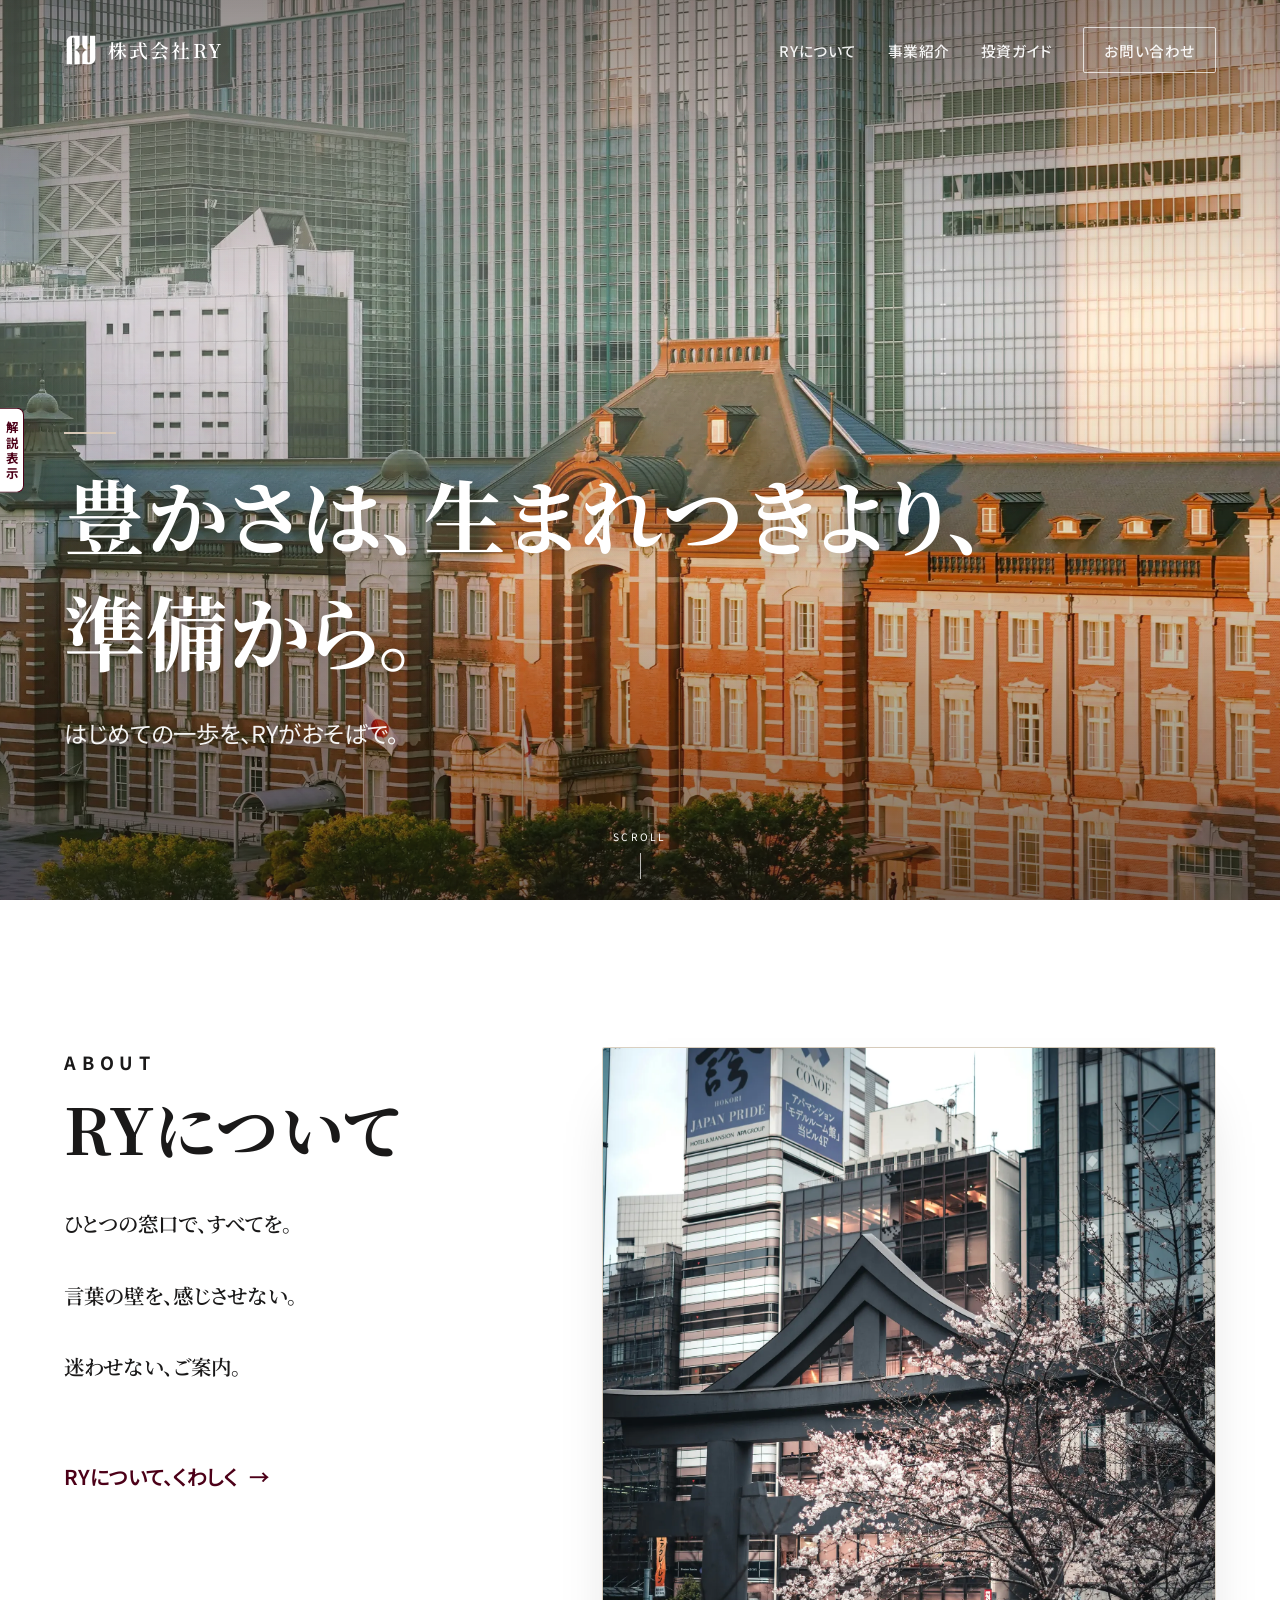
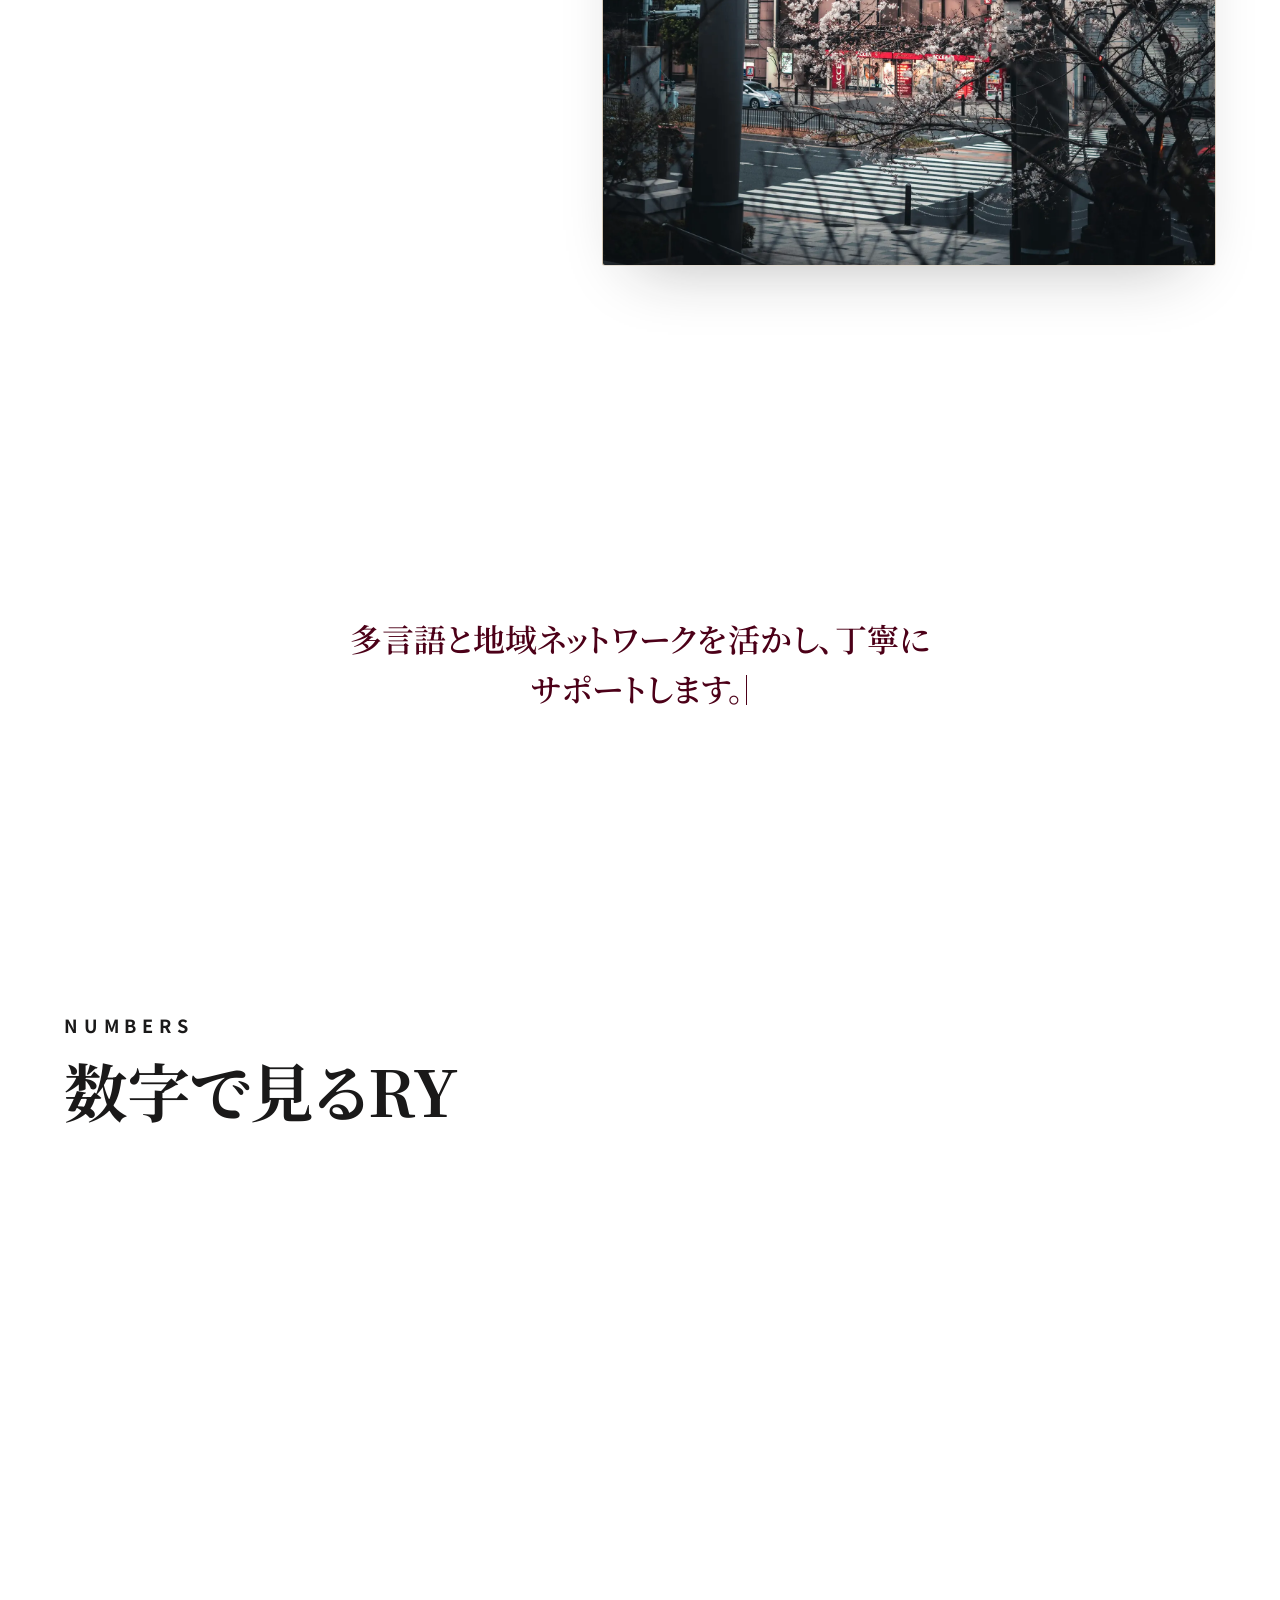
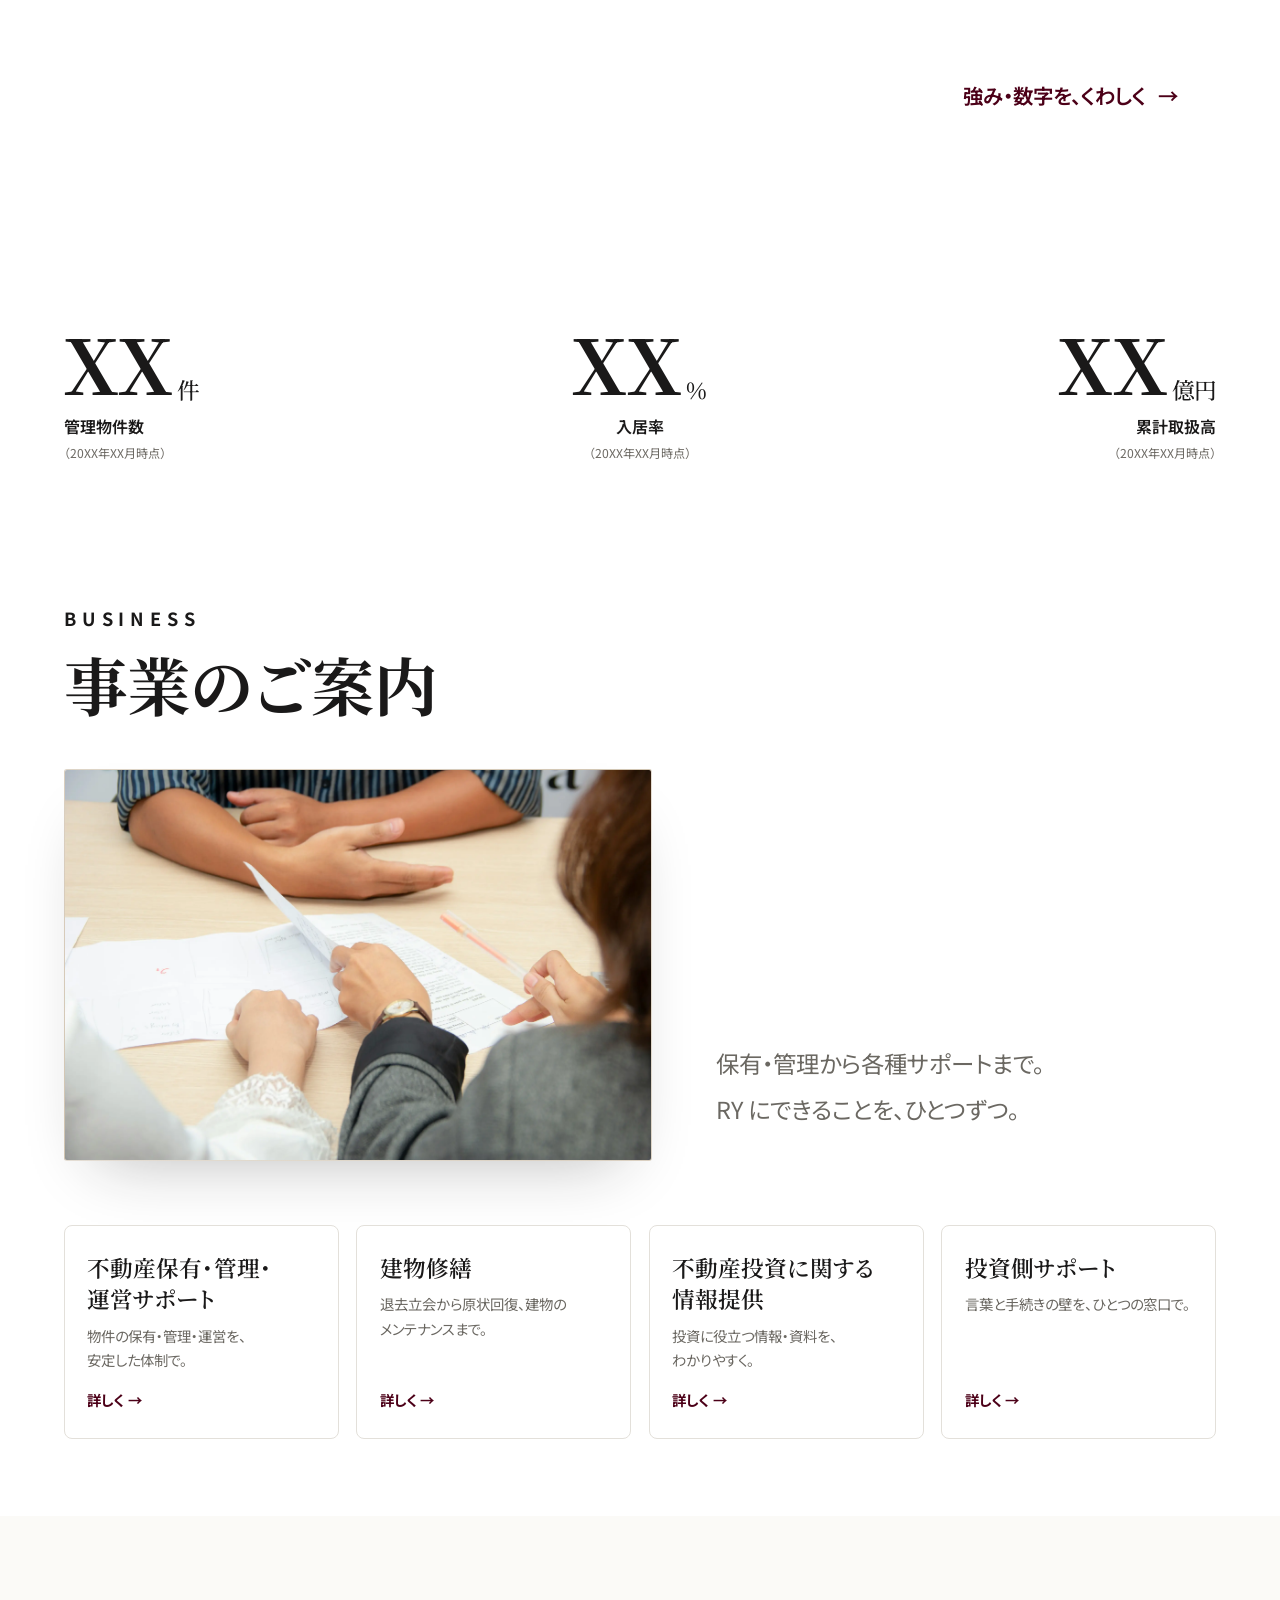
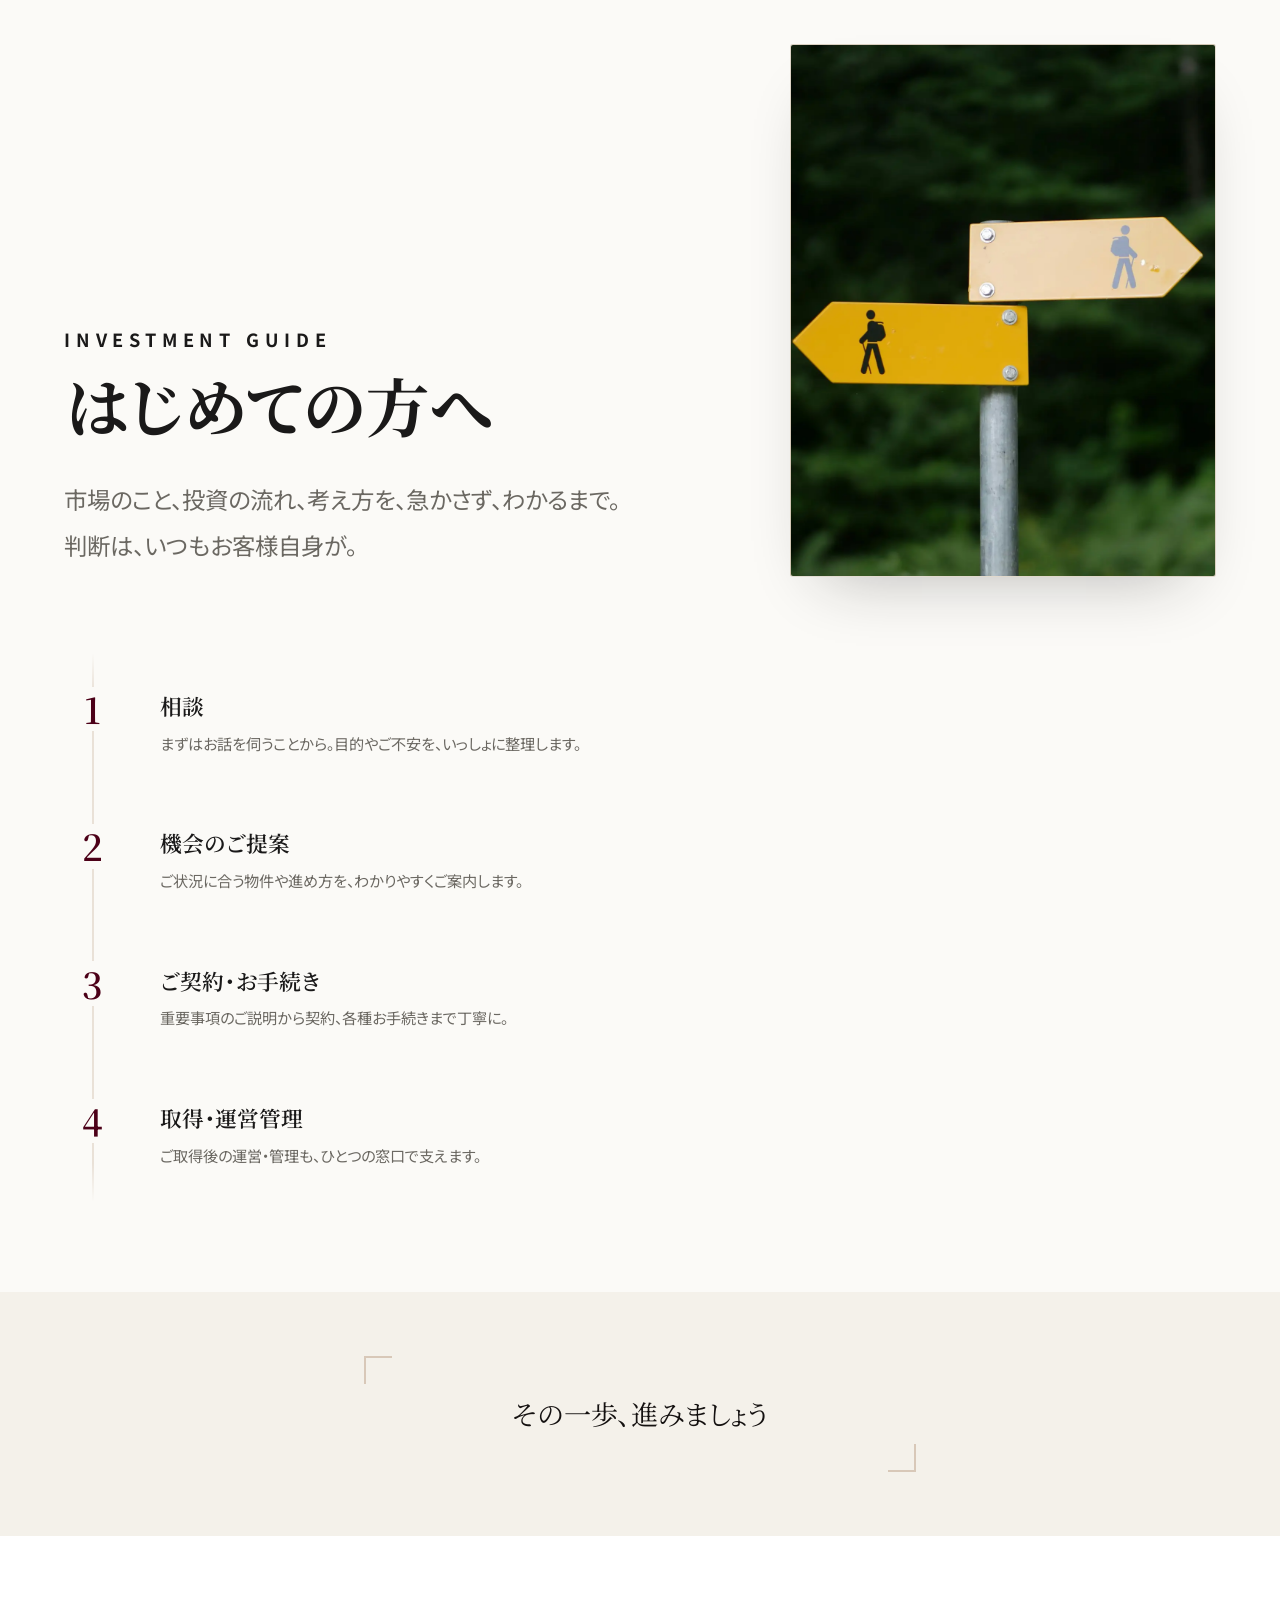
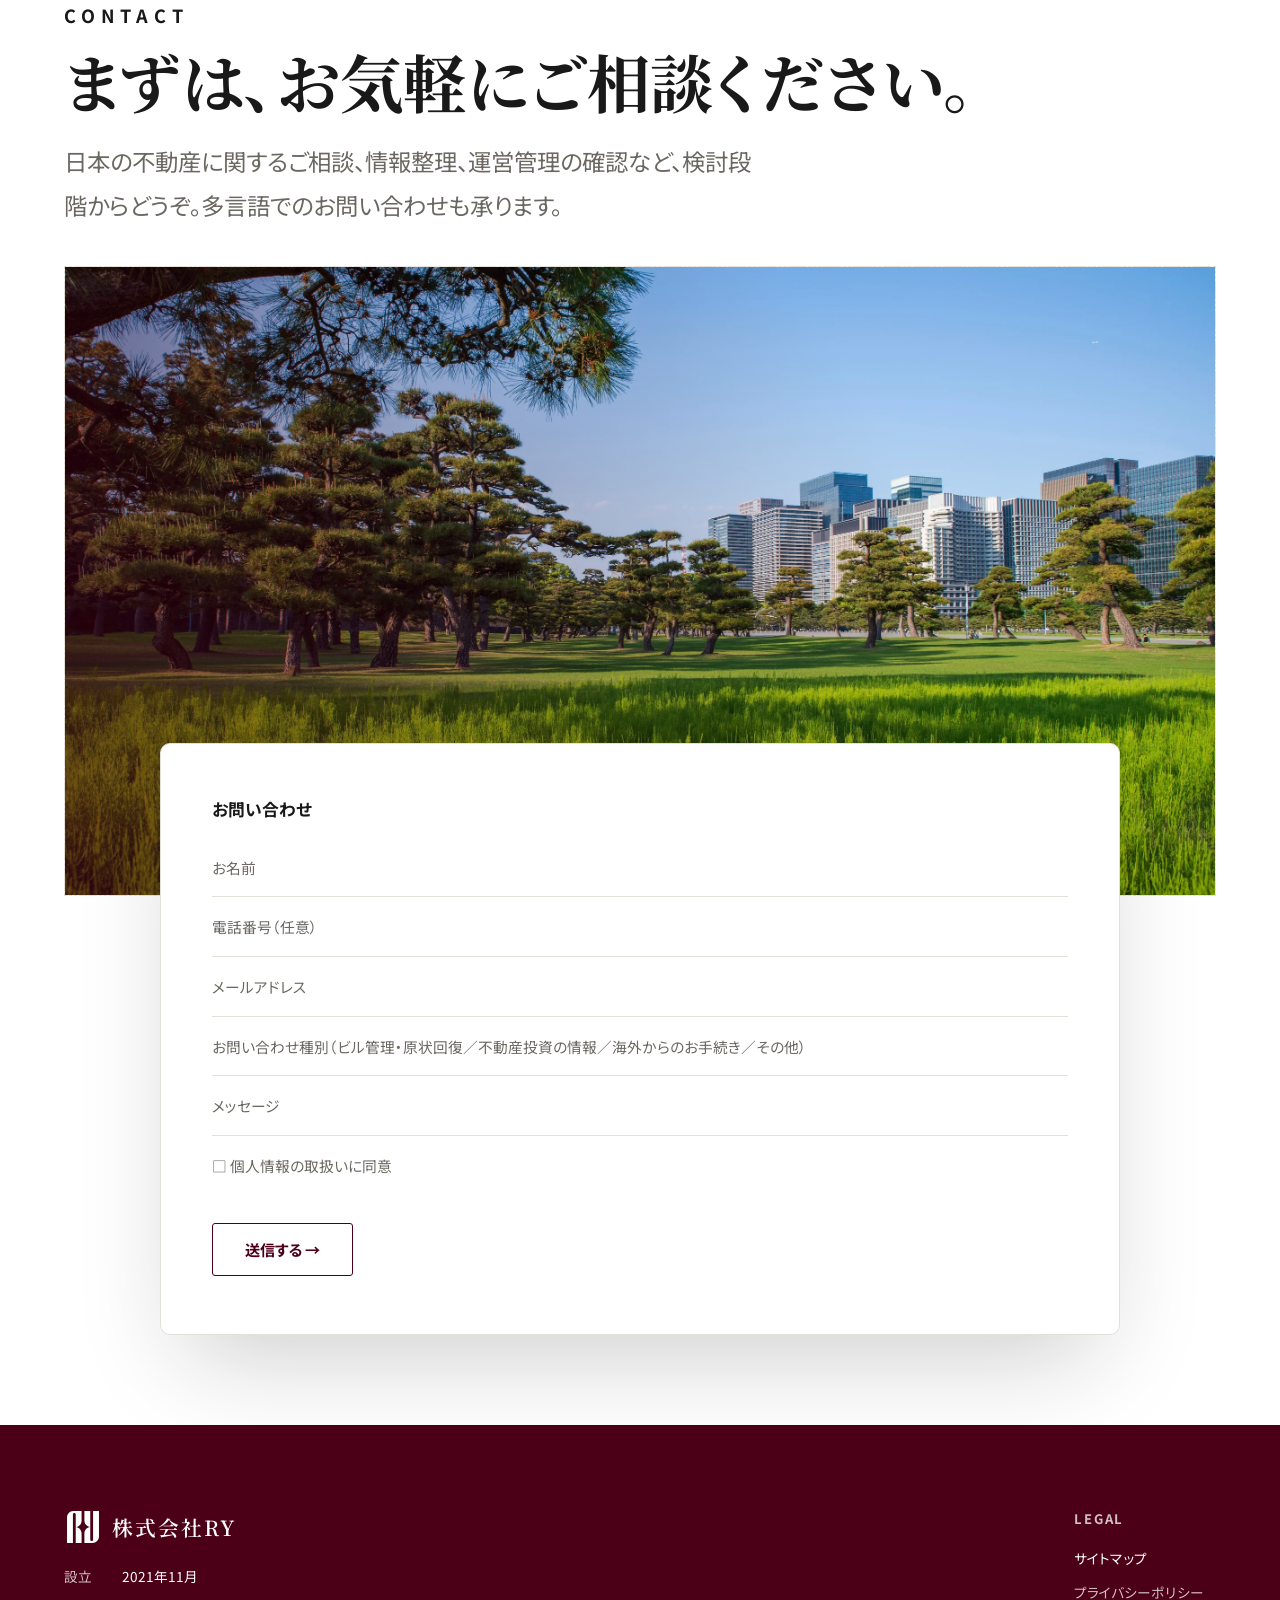
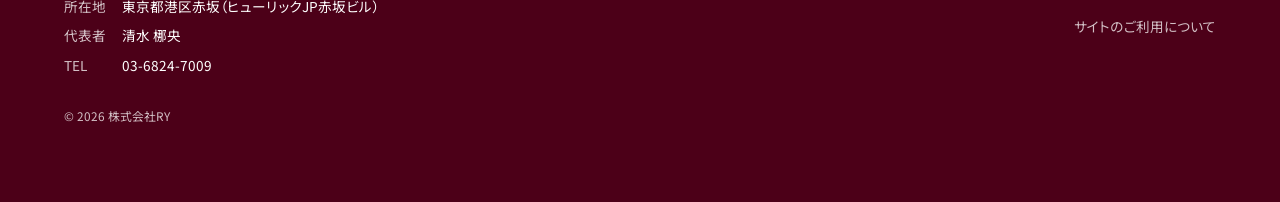
==== index.html @ 0940acc1 "Update mtg_5 website" ====
<!doctype html>
<html lang="ja">
<head>
<meta charset="utf-8">
<meta name="viewport" content="width=device-width, initial-scale=1">
<title>株式会社RY ｜ 不動産投資サポート</title>
<link rel="preconnect" href="https://fonts.googleapis.com"><link rel="preconnect" href="https://fonts.gstatic.com" crossorigin>
<link href="https://fonts.googleapis.com/css2?family=Noto+Sans+JP:wght@400;500;700&family=Noto+Serif+JP:wght@400;600;700&display=swap" rel="stylesheet">
<!-- ============================================================
  mtg_5 準項目化（step0・2026-07-09）：共通分は assets/ へ分離済
  ・全站 token（色/字/間距/動効値）＝ assets/tokens.css（数値正本＝RY_Design_Tokens.md）
  ・共通様式（NAV/footer/抽屉/解説モード/card/reveal 等）＝ assets/shared.css
  ・共通挙動＋chrome 注入＝ assets/shared.js（本頁は頁固有分のみ保持）
  ・共通部分の修正＝assets 側を直す。本ファイルには頁固有分しか無い（二重修正禁止）
  ・file:// 直開き可（構築工具不要）。JS 無効時は共通 chrome（NAV/footer）が出ない＝評審用の既知制約
============================================================ -->
<link rel="stylesheet" href="assets/tokens.css">
<link rel="stylesheet" href="assets/shared.css">
<style>
/* ==================== 頁固有様式（index/Home のみ）====================
   共通分（NAV/footer/抽屉/解説モード/card/tlink2/reveal/token）は assets/ に分離済。
   以下は Home 固有：hero／About段／Numbers峰／Business段／Guide段／余白の一句／Contact／veil／入場・parallax。 */
/* ===== 01 HERO（峰·全面ブリード／静止·260608_C 蒸馏·白 NAV 融合）===== */
.hero{ position:relative; width:100%; min-height:100vh; min-height:100svh; overflow:hidden; isolation:isolate; display:flex; align-items:flex-end; background:var(--ink); }
.hero-ph{ position:absolute; inset:0; z-index:0; background:linear-gradient(158deg,#CDB89F 0%,#AC896C 32%,#6F4C3D 70%,#3C2925 100%); }
.hero-ph::after{ content:""; position:absolute; inset:0; background:radial-gradient(120% 100% at 26% 22%,rgba(255,250,243,.4),transparent 56%); }
/* scrims：上＝NAV 可読性·下＝見出し可読性（暖め·控えめ）*/
.hero-shade-top{ position:absolute; left:0; right:0; top:0; height:34%; z-index:1; background:linear-gradient(to bottom,rgba(28,16,12,.46),transparent); pointer-events:none; }
.hero-scrim{ position:absolute; inset:0; z-index:1; background:linear-gradient(180deg,rgba(28,17,17,0) 40%,rgba(28,17,17,.14) 62%,rgba(28,17,17,.6) 100%); pointer-events:none; }
/* 内容（左下·eyebrow 削除·細罫＋見出し＋lead）*/
.hero-in{ position:relative; z-index:2; width:100%; max-width:var(--max); margin-inline:auto; padding-inline:var(--pad); padding-block:clamp(3rem,9vh,6.2rem); display:flex; flex-direction:column; align-items:flex-start; }
.hero-hr{ display:block; width:52px; height:2px; background:var(--accent-warm); margin:0 0 1.4rem; }
.hero-h1{ font-family:var(--serif); font-weight:700; font-size:var(--fs-hero); line-height:1.42; color:#fff; text-shadow:0 2px 30px rgba(0,0,0,.38); margin:0; max-width:16em; line-break:strict; }
.hero-h1 .ln{ display:block; }
.hero-lead{ color:rgba(255,255,255,.94); font-size:var(--fs-lead); line-height:1.85; text-shadow:0 1px 16px rgba(0,0,0,.34); margin:1.5rem 0 0; max-width:26em; }
.hero-cue{ position:absolute; left:0; right:0; margin-inline:auto; width:fit-content; bottom:1.3rem; z-index:2; display:grid; justify-items:center; gap:.5rem; color:#fff; opacity:.72; font-family:var(--sans); font-size:.64rem; letter-spacing:.22em; }
.hero-cue::after{ content:""; width:1px; height:26px; background:rgba(255,255,255,.7); animation:sh 1.8s var(--ease) infinite; }   /* 260608_C SCROLL 線アニメ蒸馏 */
@keyframes sh{ 0%{ transform:scaleY(0); transform-origin:top; } 45%{ transform:scaleY(1); transform-origin:top; } 55%{ transform:scaleY(1); transform-origin:bottom; } 100%{ transform:scaleY(0); transform-origin:bottom; } }   /* 260608_C 逐字搬·draw-down→retract */
@media(max-width:760px){
  .hero{ min-height:100svh; }
  .hero-cue{ bottom:calc(1.3rem + env(safe-area-inset-bottom,0px)); }   /* (乙)：SP でも表示·display:none 解除 → home indicator 分だけ持ち上げ（非ノッチ/PC は 0px=無影響）*/
}

/* ===== About（吸収·全保真·① 間中心 / ② ミニマル ＋ 画像2サイズ）===== */
.about{ padding-block:clamp(5rem,10vw,9rem) clamp(4rem,9vw,8rem); }
.about-stage{ display:grid; grid-template-columns:minmax(0,40%) 1fr; gap:clamp(2.5rem,7vw,7rem); align-items:center; margin-top:1.2rem; }
.about-lead{ max-width:25em; }
.strengths{ margin-top:clamp(1.9rem,3vw,2.8rem); display:grid; gap:clamp(1.2rem,1.9vw,1.7rem); }
.st b{ font-family:var(--serif); font-weight:600; color:var(--ink); font-size:clamp(1.25rem,1.6vw,1.45rem); line-height:1.5; display:block; }
.st span{ font-size:.95rem; color:var(--ink2); line-height:1.85; display:block; margin-top:.3rem; max-width:26em; }
.about-more{ margin-top:clamp(2rem,3.2vw,2.8rem); }
.fig{ display:flex; }
.fig .ph{ position:relative; overflow:hidden; background:linear-gradient(135deg,#F1EADF 0%,#E8DDCD 55%,#DDD0BC 100%); border:1px solid rgba(26,25,25,.06); box-shadow:0 30px 64px -34px rgba(26,25,25,.32); border-radius:3px; }
.fig .ph::before{ content:""; position:absolute; inset:0; background:radial-gradient(120% 90% at 28% 22%,rgba(255,255,255,.55),transparent 56%); }
/* ② ミニマル */
body[data-dir="min"] .about-stage{ align-items:start; gap:clamp(2rem,6vw,6rem); }
body[data-dir="min"] .about-lead{ display:none; } body[data-dir="min"] .st span{ display:none; }
body[data-dir="min"] .strengths{ gap:clamp(1.6rem,3.2vw,2.6rem); } body[data-dir="min"] .about-more{ margin-top:clamp(3rem,6vw,5rem); }
body[data-dir="min"] .fig{ flex-direction:column; }
body[data-dir="min"][data-imgsize="1"] .fig .ph{ width:100%; aspect-ratio:3/4; }                        /* 画像1＝大（現状）*/

/* ===== Numbers v6 融合 ===== */
.numbers-real{ --ts:1.12; padding-block:clamp(2.6rem,5vw,4.2rem); }   /* 点7/8：Numbers のみ Facts.html と同じ 1.12 にスコープ（全站 1.18 は不変）*/
.nb{ padding-block:0; } .nb-inner{ display:flex; flex-direction:column; }
.nb-head{ order:0; max-width:46em; margin-bottom:clamp(1.2rem,2.5vw,2.2rem); }
.nb-h2{ font-family:var(--serif); font-weight:700; font-size:var(--fs-section); line-height:1.3; margin:.5rem 0 0; }
.overlap{ order:2; position:relative; } .figs{ order:3; }
/* ===== Numbers 峰：A=段差重ね / B=はめ込み（Tishman型·実画像·大）===== */
.kotoba{ position:relative; background:var(--brand); color:#fff; }
.kotoba .statement{ font-family:var(--serif); font-weight:600; font-size:var(--fs-statement); line-height:1.75; margin:0; }
.kotoba .statement .ph{ white-space:nowrap; }
.kotoba .quote{ position:relative; padding:1.4rem 0 1.4rem 1.9rem; }
.kotoba .quote::before,.kotoba .quote::after{ content:""; position:absolute; width:30px; height:30px; }
.kotoba .quote::before{ top:0; left:0; border-top:2px solid var(--accent-warm); border-left:2px solid var(--accent-warm); }
.kotoba .quote::after{ bottom:0; right:0; border-bottom:2px solid var(--accent-warm); border-right:2px solid var(--accent-warm); }
.overlap-img{ position:absolute; z-index:3; }
.overlap-img .ph{ position:relative; width:100%; height:100%; overflow:hidden; background:#e6ded2; border:1px solid rgba(0,0,0,.06); box-shadow:0 26px 64px -30px rgba(0,0,0,.5); }
/* A：段差重ね（主色块＝右上 / 照片＝左下・縦の落差・照片在前）*/
.nb[data-kotoba="A"] .overlap{ min-height:clamp(620px,70vh,820px); }
.nb[data-kotoba="A"] .kotoba{ position:absolute; top:0; right:0; width:60%; min-height:78%; display:flex; align-items:center; padding:clamp(2.4rem,4vw,3.8rem) clamp(2rem,3vw,2.8rem) clamp(2.4rem,4vw,3.8rem) 16%; }
.nb[data-kotoba="A"] .kotoba .quote{ margin-left:0; max-width:none; }
.nb[data-kotoba="A"] .overlap-img{ left:0; bottom:10%; width:51%; height:68%; }
/* mobile：スタック（照片上·色块下·小重なり）*/
@media (max-width:860px){
  .nb[data-kotoba="A"] .overlap{ min-height:0; display:flex; flex-direction:column; }
  .nb[data-kotoba="A"] .kotoba{ position:static; width:100%; min-height:0; padding:clamp(1.8rem,6vw,2.6rem); order:2; }
  .nb[data-kotoba="A"] .kotoba .quote{ margin-left:0; max-width:none; }
  .nb[data-kotoba="A"] .overlap-img{ position:relative; inset:auto; transform:none; width:100%; height:auto; aspect-ratio:4/3; order:1; margin-bottom:-26px; }
  .nb[data-kotoba="A"] .facts-more{ position:static; order:3; width:100%; margin-top:clamp(1.2rem,4vw,1.8rem); }
}
.figs{ display:grid; grid-template-columns:repeat(3,1fr); gap:clamp(1.4rem,3vw,2.6rem); margin-top:clamp(3.5rem,7vw,6rem); padding-top:clamp(1.6rem,3vw,2.4rem); }   /* 点4：数字グリッド上の細線削除 */
.fig2{ display:flex; flex-direction:column; }
.fig2 .v{ min-height:var(--val-h); display:flex; align-items:flex-end; flex-wrap:wrap; font-family:var(--serif); font-weight:700; font-size:var(--fs-num); line-height:1; font-variant-numeric:tabular-nums; letter-spacing:-.01em; gap:.06em; }
.fig2 .v .u{ font-size:.3em; font-weight:500; }
.fig2 .k{ font-weight:600; font-size:1rem; margin-top:.8rem; } .fig2 .t{ font-size:.76rem; color:var(--ink2); margin-top:.25rem; line-height:1.5; }
body[data-facts="nodata"] .figs{ display:none; }
body[data-facts="nodata"] .nb-head{ display:none; }   /* なし版＝過場：eyebrow+h2 非表示（ことば原句のまま・数字は正本ページへ誘導）*/
.facts-more{ display:flex; justify-content:flex-end; margin:0; }
/* mtg5 修正（260709 PM指摘）：手机端で「くわしく」が色块文字に重叠。absolute 配置は同特異度・後勝ちで ≤860px の static/order:3 を潰していた → 桌面専用に min-width:861px でスコープ（手机＝色块直下・右寄せ・全幅行に復帰）。桌面は不変。 */
@media (min-width:861px){
.nb[data-kotoba="A"] .facts-more{ position:absolute; top:calc(78% + clamp(1.1rem,1.8vw,1.6rem)); right:clamp(2rem,3vw,2.8rem); }   /* 両版共通＝色块直下（緑枠位置）：kotoba(min-height 78%) 直下·右端＝kotoba 右 padding と同値で揃え */
}
/* Facts 3枠：桌面のみ 左／中／右 に振り分けて全幅を均す（① flush左·② 中央·③ flush右）*/
@media (min-width:861px){
  .figs .fig2:nth-child(2){ align-items:center; text-align:center; }
  .figs .fig2:nth-child(3){ align-items:flex-end; text-align:right; }
}

/* （旧 Business 線框 CSS は rev3 融合により削除。新 CSS はスタイル末尾の v6 ブロックに）*/
/* （旧 Guide 線框 CSS は 提案A 融合により削除。新 CSS はスタイル末尾の Guide ブロックに）*/

.inter-wf{ background:var(--warm2); }
.inter-wf .qbox{ max-width:600px; margin:0 auto; position:relative; padding:2.2rem 2.4rem; text-align:center; }
.inter-wf .qbox::before,.inter-wf .qbox::after{ content:""; position:absolute; width:26px; height:26px; }
.inter-wf .qbox::before{ top:0; left:24px; border-top:2px solid var(--accent-warm); border-left:2px solid var(--accent-warm); }
.inter-wf .qbox::after{ bottom:0; right:24px; border-bottom:2px solid var(--accent-warm); border-right:2px solid var(--accent-warm); }
.inter-wf .q{ font-family:var(--serif); font-size:clamp(1.3rem,5.3vw,1.7rem); color:var(--ink-strong); line-height:1.7; margin:0; }

.contact{ padding-bottom:clamp(3rem,7vw,6rem); }
.contact .bigimg{ min-height:clamp(560px,70vh,840px); margin-top:clamp(1.4rem,3vw,2.4rem); position:relative; }
.contact .bigimg .ov{ position:absolute; inset:0; background:linear-gradient(58deg,rgba(var(--brand-rgb),.58) 0%,rgba(var(--brand-rgb),.16) 44%,transparent 72%); }
.contact .panel{ background:var(--white); border:1px solid var(--bd); border-radius:10px; margin-top:clamp(-180px,-12vw,-110px); position:relative; z-index:2; width:min(960px,94%); margin-inline:auto; padding:clamp(2.2rem,4vw,3.8rem); box-shadow:0 44px 96px -26px rgba(26,25,25,.22); }
.contact .panel .row{ border-bottom:1px solid var(--bd); padding:1.05rem 0; font-size:.92rem; color:var(--ink2); } .contact .panel .row:last-of-type{ border-bottom:0; }
.contact .panel .submit{ margin-top:1.8rem; display:inline-block; background:var(--brand); color:#fff; font-weight:700; font-size:.95rem; padding:.78rem 2rem; border-radius:3px; }

@media (max-width:880px){ .about-stage{ grid-template-columns:1fr !important; gap:2rem; align-items:start; } .fig .ph{ width:100% !important; max-width:520px; aspect-ratio:3/4 !important; } .fig{ justify-content:flex-start; } }
@media (max-width:860px){ .overlap-img{ position:relative; left:auto; top:auto; transform:none !important; width:80%; margin:0 0 -34px; } .kotoba{ margin-left:0; margin-right:0; padding-left:clamp(1.6rem,6vw,2.6rem); } .figs{ grid-template-columns:repeat(3,1fr); gap:clamp(.5rem,2.5vw,1rem); margin-top:clamp(1.6rem,6vw,2.6rem); padding-top:0; } .fig2{ align-items:center; text-align:center; } .fig2 .v{ min-height:auto; font-size:clamp(1.6rem,7vw,2.5rem); } .fig2 .v .u{ font-size:.34em; } .fig2 .k{ font-size:clamp(.72rem,3vw,.95rem); margin-top:.4rem; } .fig2 .t{ font-size:clamp(.55rem,2.3vw,.72rem); margin-top:.18rem; line-height:1.3; } }
/* ============================================================
   ===== v6 改修（micro 調整 ＋ Business 融合）=====
   ============================================================ */
/* 点3/5：指定セクション間の細線削除（他段は不変）*/
.about, .numbers-real{ border-bottom:none; }

/* ===== Business（rev3 融合：図左 split ＋ カード/編集インデックス ＋ カード動き2種）===== */
.business{ padding-block:clamp(3rem,6vw,5.5rem); border-bottom:none; }   /* 点5/6：上下に細線を置かない（border-top も付けない）*/
.biz-band{ display:grid; grid-template-columns:54fr 46fr; gap:clamp(2rem,5vw,4.5rem); align-items:end; margin-top:clamp(1.8rem,3.4vw,2.8rem); }
.biz-fig{ position:relative; }
.biz-fig .ph{ position:relative; overflow:hidden; aspect-ratio:3/2; border-radius:3px;
  background:linear-gradient(135deg,#F1EADF 0%,#E8DDCD 55%,#DDD0BC 100%);
  border:1px solid rgba(26,25,25,.06); box-shadow:0 30px 64px -34px rgba(26,25,25,.32); }
.biz-fig .ph::before{ content:""; position:absolute; inset:0; background:radial-gradient(120% 90% at 28% 22%,rgba(255,255,255,.55),transparent 56%); }
.biz-lead{ font-size:var(--fs-lead); color:var(--ink2); line-height:1.95; max-width:24em; padding-bottom:.3rem; }
.biz-cards{ display:grid; grid-template-columns:repeat(4,1fr); gap:1.1rem; margin-top:clamp(2.6rem,5vw,4.2rem); }
@media (max-width:820px){ .biz-band{ grid-template-columns:1fr; gap:1.6rem; align-items:start; } .biz-cards{ grid-template-columns:1fr 1fr; } .biz-lead{ max-width:none; } }
@media (max-width:520px){ .biz-cards{ grid-template-columns:1fr; } }
/* ===== 05 Investment Guide（提案A 融合：一筆の道・画像2サイズ ①普通/②大・既定②）===== */
.guide-a{ background:var(--warm); padding-block:clamp(3.5rem,7vw,6.5rem); }
.ga-grid{ display:grid; gap:clamp(3rem,6vw,5rem) clamp(2rem,5vw,5rem); margin-top:clamp(1.4rem,3vw,2.4rem); }
body[data-gaimg="1"] .ga-grid{ grid-template-columns:minmax(0,1fr) clamp(280px,37%,500px); grid-template-areas:"intro fig" "steps steps"; align-items:end; }
.ga-intro{ grid-area:intro; padding-bottom:.5rem; }
.ga-fig{ grid-area:fig; }
.ga-lead{ font-size:var(--fs-lead); color:var(--ink2); line-height:1.95; margin:clamp(1.2rem,2.4vw,2rem) 0 0; max-width:24em; }
.ga-fig .ph{ position:relative; overflow:hidden; aspect-ratio:4/5; border-radius:3px; background:linear-gradient(135deg,#F1EADF 0%,#E8DDCD 55%,#DDD0BC 100%); border:1px solid rgba(26,25,25,.06); box-shadow:0 30px 64px -34px rgba(26,25,25,.32); }
.ga-fig .ph::before{ content:""; position:absolute; inset:0; background:radial-gradient(120% 90% at 28% 22%,rgba(255,255,255,.55),transparent 56%); }
.ga-steps{ grid-area:steps; list-style:none; margin:0; padding:0; position:relative; --ga-col:clamp(2.6rem,5vw,3.6rem); }
.ga-steps::before{ content:""; position:absolute; top:0; bottom:0; left:calc(var(--ga-col)/2); width:1px; transform:translateX(-50%); background:linear-gradient(to bottom,transparent 0,var(--accent-warm) 7%,var(--accent-warm) 93%,transparent 100%); }
.ga-step{ display:grid; grid-template-columns:var(--ga-col) 1fr; gap:clamp(1.2rem,3vw,2.4rem); align-items:start; padding:clamp(1.4rem,2.8vw,2.1rem) 0; position:relative; }
.ga-num{ justify-self:center; display:grid; place-items:center; min-width:1.5em; padding:.12em .28em; font-family:var(--serif); font-weight:600; font-size:clamp(1.7rem,2.8vw,2.5rem); color:var(--brand); line-height:1; background:var(--warm); position:relative; z-index:1; }
.ga-main{ display:flex; flex-direction:column; gap:.45rem; padding-top:.2rem; }
.ga-ttl{ font-family:var(--serif); font-weight:600; font-size:clamp(1.25rem,1.7vw,1.55rem); color:var(--ink); line-height:1.45; }
.ga-ds{ font-size:.95rem; color:var(--ink2); line-height:1.85; max-width:34em; }
@media (max-width:820px){
  body[data-gaimg="1"] .ga-grid{ grid-template-columns:1fr; grid-template-areas:"intro" "fig" "steps"; align-items:start; gap:1.8rem; }
}

/* ===== v9.1（260630）：実画像差込＋解説 page3 換図＋余白「」色 ===== */
/* 占位框を object-fit:cover で埋める（朝向は各框に合わせて既定図を選定済）*/
.hero-ph img{ position:absolute; inset:0; width:100%; height:100%; object-fit:cover; z-index:0; }
.fig .ph img,.biz-fig .ph img,.ga-fig .ph img,.overlap-img .ph img{ position:absolute; inset:0; width:100%; height:100%; object-fit:cover; }
.contact .bigimg{ overflow:hidden; } .contact .bigimg img{ position:absolute; inset:0; width:100%; height:100%; object-fit:cover; z-index:0; } .contact .bigimg .ov{ z-index:1; }

/* ---- 開場幕 veil（brand 底·白 #ry-mark + 株式会社RY·accent-warm 線·sub）---- */
#veil{ display:none; }
html.jsm #veil{ position:fixed; inset:0; z-index:9999; display:grid; place-items:center; background:var(--brand); transition:opacity 1s var(--ease); }
#veil .vw{ display:grid; justify-items:center; gap:1.4rem; text-align:center; padding:1.5rem; }
#veil .v-lock{ display:flex; flex-direction:column; align-items:center; gap:.95rem; max-width:100%; }
#veil .v-logo{ display:flex; align-items:center; gap:1rem; color:#fff; opacity:0; transform:translateY(10px); transition:opacity .8s var(--ease) .15s, transform .8s var(--ease) .15s; }
#veil .v-logo .logo{ height:clamp(58px,9.5vw,90px); width:auto; }
#veil .v-logo .wm{ font-family:var(--serif); font-weight:600; font-size:clamp(1.7rem,4vw,2.5rem); letter-spacing:.14em; color:#fff; }
#veil .v-line{ width:0; height:1px; background:var(--accent-warm); transition:width .9s var(--ease) .55s; }
#veil .v-sub{ font-size:clamp(.8rem,1.35vw,1rem); letter-spacing:.4em; text-transform:uppercase; color:rgba(255,255,255,.72); opacity:0; transition:opacity .7s var(--ease) .9s; }
body.veil-go #veil .v-logo{ opacity:1; transform:none; }
body.veil-go #veil .v-line{ width:100%; }   /* logo+株式会社RY と同幅（=.v-lock 幅）·響応式で PC/SP とも自動一致 */
body.veil-go #veil .v-sub{ opacity:1; }
body.veil-out #veil{ opacity:0; pointer-events:none; }
body.veil-reset #veil, body.veil-reset #veil *{ transition:none !important; animation:none !important; }  /* 重播：先瞬置初態 */

.contact .panel .submit{ position:relative; z-index:0; overflow:hidden; cursor:pointer; background:transparent; border:1px solid var(--brand); color:var(--brand); transition:color .25s var(--ease); }
.contact .panel .submit::before{ content:""; position:absolute; inset:0; z-index:-1; background:var(--brand); transform:scaleX(0); transform-origin:left center; transition:transform .38s var(--ease); }
.contact .panel .submit:hover::before{ transform:scaleX(1); }
.contact .panel .submit:hover{ color:#fff; }
.contact .panel .submit .a{ display:inline-block; transition:transform .3s var(--ease); }   /* about .l1-cta-btn の矢印スライド蒸馏（.3s / var(--ease)）*/
.contact .panel .submit:hover .a{ transform:translateX(5px); }   /* = about --aw:5px 同値 */

/* ---- hero 入場（veil 退場 → body.entered）+ ken-burns ---- */
html.jsm .hero-hr{ transform:scaleX(0); transform-origin:left; }
html.jsm .hero-h1 .ln{ opacity:0; transform:translateY(18px); }
html.jsm .hero-lead, html.jsm .hero-cue{ opacity:0; transform:translateY(18px); }
body.entered .hero-hr{ transform:none; transition:transform .8s var(--ease) .1s; }
body.entered .hero-h1 .ln{ opacity:1; transform:none; transition:opacity .9s var(--ease), transform .9s var(--ease); }
body.entered .hero-h1 .ln:nth-child(2){ transition-delay:.16s; }
body.entered .hero-lead{ opacity:1; transform:none; transition:opacity .9s var(--ease) .28s, transform .9s var(--ease) .28s; }
body.entered .hero-cue{ opacity:1; transform:none; transition:opacity .9s var(--ease) .5s, transform .9s var(--ease) .5s; }
html.jsm #img-hero{ transform:scale(1.09); }   /* 既定で拡大＝開場幕の裏ですでに大·幕が散ると「大→縮小」で連続（scale 1 の一跳を消す）*/
body.entered #img-hero{ animation:heroZoom 8s var(--ease) both; }
@keyframes heroZoom{ from{ transform:scale(1.09); } to{ transform:scale(1); } }
/* hero-ph 上下延展，为 hero parallax 留 overscan（位移不露边）*/
.hero-ph{ top:calc(-1 * var(--hero-par,100px)); right:0; bottom:calc(-1 * var(--hero-par,100px)); left:0; height:auto; will-change:transform; }

/* ---- reduced-motion：装飾モーション全停（scroll 連動の機能的 nav 変色は保留）---- */
@media (prefers-reduced-motion:reduce){
  html.jsm #veil{ transition:none; }
  #veil .v-logo, #veil .v-line, #veil .v-sub{ transition:none !important; }
  html.jsm .hero-h1 .ln, html.jsm .hero-lead, html.jsm .hero-cue, html.jsm .hero-hr{ opacity:1 !important; transform:none !important; transition:none !important; }
  .hero-cue::after{ animation:none; }   /* reduce：SCROLL 線 loop 停止（260608_C 同方針）*/
  html.jsm #img-hero{ animation:none; transform:none; }   /* reduce：拡大せず·静止 scale 1 */
  .hero-ph{ transform:none !important; }
  .numbers-real .kotoba, .numbers-real .kotoba .quote, .numbers-real .overlap-img{ opacity:1 !important; transform:none !important; }
}
/* ---- Facts 峰段 scrub：合成层提示（仅桌面重叠版·scrub 是行内 transform/opacity·无 CSS transition 以免拖影）---- */
@media(min-width:861px){
  .numbers-real .kotoba, .numbers-real .kotoba .quote, .numbers-real .overlap-img{ will-change:transform, opacity; }
}
/* ===== 多言語 hello 板块（C重叠·about-network より移植·About「言葉の壁を」の証明位·解説 on/off·既定 on）===== */
.mlang{ padding-block:clamp(4rem,8vw,7rem); }
body[data-mlang="off"] .mlang{ display:none; }
.mlang-stage{ display:grid; place-items:center; min-height:clamp(220px,32vw,360px); text-align:center; }
.mlang-stage > *{ grid-area:1/1; }
/* 打字机の一文（墨＝テーマ色 var(--brand)·吸収式に淡出）*/
.mlang-type{ margin:0; max-width:24em; font-family:'Noto Serif JP',serif; font-weight:600; font-size:clamp(1.25rem,3vw,2rem); line-height:1.55; color:var(--brand); transition:opacity .6s ease-in, transform .6s ease-in, filter .6s ease-in; }
.mlang-type.absorb{ opacity:0; transform:translateY(7px); filter:blur(2px); }
.mlang-type .tw-ch{ opacity:0; } .mlang-type .tw-ch.on{ opacity:1; }
.mlang-type .tw-cursor{ display:inline-block; width:.06em; height:.95em; background:var(--brand); margin:0 .04em; vertical-align:-.1em; }
.mlang-type .tw-cursor.blink{ animation:mlblink .53s steps(1) infinite; } @keyframes mlblink{ 50%{ opacity:0; } }
/* 交叠 hello：色＝--brand から派生する family 変体（浅/基/深）＋1暖中性·JS が毎回ランダム洗牌·半透明で交叠 */
.mlang-hello{ display:flex; justify-content:center; }
.mlang-hello .v-c2{ position:relative; padding:.2em 0; }
.mlang-hello .cw{ margin:0; font-weight:700; font-size:clamp(2.6rem,6.5vw,5rem); line-height:1; font-family:'Noto Serif JP',serif; opacity:.86; color:var(--brand); }
.mlang-hello .cw + .cw{ margin-top:-.26em; }
.mlang-hello .cw:nth-child(1){ margin-left:0; } .mlang-hello .cw:nth-child(2){ margin-left:1.6em; } .mlang-hello .cw:nth-child(3){ margin-left:.5em; } .mlang-hello .cw:nth-child(4){ margin-left:2.4em; }
/* ★上线 fallback：color-mix 非対応の旧ブラウザ(2023 以前: Chrome<111 / Safari<16.2 / Firefox<113)向けに、下記各 .fam-* の color 行の直前へ burgundy 固定色を一行足す —— fam-light 前:「color:rgba(166,74,98,1);」/ fam-deep 前:「color:rgba(52,0,17,1);」（fam-base は var(--brand) のまま）。※固定色ゆえ palette 切替では変化せず"表示できる"保証のみ。preview 段階では不要。 */
.mlang-hello .cw.fam-light{ color:color-mix(in srgb, var(--brand), #fff 40%); }
.mlang-hello .cw.fam-base{ color:var(--brand); }
.mlang-hello .cw.fam-deep{ color:color-mix(in srgb, var(--brand), #000 24%); }
.mlang-hello .cw.fam-neut{ color:#7a6454; }
.mlang-hello .fk{ font-family:'Noto Serif KR','Noto Serif JP',serif; } .mlang-hello .fc{ font-family:'Noto Serif SC','Noto Serif JP',serif; }
.mlang-hello .tw-ch{ opacity:0; transform:translate(var(--dx,0),var(--dy,0)); transition:opacity .55s ease, transform .6s cubic-bezier(.22,.61,.36,1); }
.mlang-hello .tw-ch.on{ opacity:1; transform:none; }
@media(max-width:600px){ .mlang-hello .cw{ font-size:clamp(2rem,10vw,3.2rem); } .mlang-hello .cw:nth-child(2){ margin-left:1em; } .mlang-hello .cw:nth-child(4){ margin-left:1.5em; } .mlang-type{ font-size:clamp(1.1rem,4.5vw,1.5rem); } .mlang-stage{ min-height:clamp(200px,52vw,300px); } }
@media(prefers-reduced-motion:reduce){ .mlang-hello .tw-ch,.mlang-type .tw-ch{ opacity:1!important; transform:none!important; transition:none!important; } .mlang-type{ display:none; } .mlang-type .tw-cursor{ display:none!important; } }
</style>
<script>document.documentElement.classList.add('jsm');</script>
</head>
<body data-dir="min" data-imgsize="1" data-cardfx="draw" data-gaimg="1" data-facts="data" data-palette="burgundy" data-mlang="on">

<!-- 頁固有：解説モードの中身（shared.js が共通壳へ展開。palette 組＝共通側単一ソース、RY:PALETTE マーカー位置に注入）-->
<template id="ry-dm-content">
  <div class="dm-nav" role="group" aria-label="ページ切替"><button data-page="1" aria-pressed="true" aria-label="1ページ目 レイアウト">1</button><button data-page="2" aria-label="2ページ目 配色">2</button><button data-page="3" aria-label="3ページ目 板块画像">3</button></div>
  <div class="dm-page" data-page="1">
  <div class="dm-grp plansw"><span class="dm-lbl">キャッチ 案（5·社長選定用）</span><div class="imgseg"><button class="planprev" type="button" aria-label="前の案">◀</button><span class="imgnow plannow"></span><button class="plannext" type="button" aria-label="次の案">▶</button></div></div>
  <div class="dm-now" style="margin:.15rem 0 .55rem">◀ ▶ で 5 案を切替 ＝ Hero キャッチ（大見出し）を差替（リード・版面は不変）。本番＝社長が 1 案を確定（別紙①）。</div>
  <div class="dm-grp"><span class="dm-lbl">Facts 数字</span><div class="seg" role="group" aria-label="Facts 数字表示"><button data-facts="data" aria-pressed="true">数字あり</button><button data-facts="nodata">数字なし</button></div></div>
  <div class="dm-grp"><span class="dm-lbl">多言語 hello（C重叠）</span><div class="seg" role="group" aria-label="多言語 hello 表示"><button data-mlang="on" aria-pressed="true">重叠 ON</button><button data-mlang="off">OFF</button></div></div>
  </div><!-- /dm-page 1 -->
  <div class="dm-page" data-page="2" hidden>
<!--RY:PALETTE-->
    <div class="dm-now">変わる＝主色帯(Footer/Numbers)・CTA・accent・下線・矢印・番号など <b>var(--brand)</b> 連動分。恒定＝暖白底・本文色・border・「」の角・字体(Noto)。</div>
    <div class="dm-grp" style="margin-top:.25rem"><span class="dm-lbl">開場アニメ（現在のテーマ色で確認）</span>
      <button type="button" class="dm-replay" id="dmVeilReplay" aria-label="開場アニメをもう一度再生"><span class="ic" aria-hidden="true">▶</span>開場アニメをもう一度見る</button>
    </div>
  </div>
  <div class="dm-page" data-page="3" hidden>
    <div class="dm-now" style="margin:0 0 .8rem;padding:0;border:0">板块ごとに ◀ ▶ で候補画像を差替（全候補·圧縮済）。本番＝各1枚に確定。</div>
    <div class="dm-grp imgsw" data-sec="hero"><span class="dm-lbl">HERO</span><div class="imgseg"><button class="imgprev" aria-label="前の画像">◀</button><span class="imgnow"></span><button class="imgnext" aria-label="次の画像">▶</button></div></div>
    <div class="dm-grp imgsw" data-sec="about"><span class="dm-lbl">About</span><div class="imgseg"><button class="imgprev" aria-label="前の画像">◀</button><span class="imgnow"></span><button class="imgnext" aria-label="次の画像">▶</button></div></div>
    <div class="dm-grp imgsw" data-sec="facts"><span class="dm-lbl">Facts（数字）</span><div class="imgseg"><button class="imgprev" aria-label="前の画像">◀</button><span class="imgnow"></span><button class="imgnext" aria-label="次の画像">▶</button></div></div>
    <div class="dm-grp imgsw" data-sec="business"><span class="dm-lbl">Business</span><div class="imgseg"><button class="imgprev" aria-label="前の画像">◀</button><span class="imgnow"></span><button class="imgnext" aria-label="次の画像">▶</button></div></div>
    <div class="dm-grp imgsw" data-sec="guide"><span class="dm-lbl">Investment Guide</span><div class="imgseg"><button class="imgprev" aria-label="前の画像">◀</button><span class="imgnow"></span><button class="imgnext" aria-label="次の画像">▶</button></div></div>
    <div class="dm-grp imgsw" data-sec="contact"><span class="dm-lbl">Contact</span><div class="imgseg"><button class="imgprev" aria-label="前の画像">◀</button><span class="imgnow"></span><button class="imgnext" aria-label="次の画像">▶</button></div></div>
  </div>
</template>

<!-- 共通 chrome（#ry-mark symbol／NAV／手机抽屉／解説モード壳）＝ shared.js がこの位置に同期注入 -->
<script src="assets/shared.js"></script>

<!-- 開場幕 veil（動效パス·brand 底·#ry-mark + 株式会社RY）-->
<div id="veil" aria-hidden="true"><div class="vw">
  <div class="v-lock">
    <span class="v-logo"><svg class="logo" viewBox="0 0 176.19898 176.13703"><use href="#ry-mark"/></svg><span class="wm">株式会社RY</span></span>
    <span class="v-line"></span>
  </div>
  <p class="v-sub">Real Estate Investment Support</p>
</div></div>

<!-- 01 HERO 峰（全面ブリード／静止·260608_C 蒸馏·白 NAV 融合）-->
<section class="hero" id="hero">
  <div class="hero-ph"><img id="img-hero" src="images/32_kiki.webp" alt="" fetchpriority="high" decoding="async"></div>
  <div class="hero-shade-top"></div>
  <div class="hero-scrim"></div>

  <!-- NAV は body 直下へ移動（動効パス·吸顶 fixed を有効化）-->

  <!-- 内容：260608_C 蒸馏（eyebrow 削除·細罫＋見出し＋lead）-->
  <div class="hero-in">
    <span class="hero-hr"></span>
    <h1 class="hero-h1"><span class="ln">豊かさは、生まれつきより、</span><span class="ln">準備から。</span></h1>
    <p class="hero-lead">はじめての一歩を、RYがおそばで。</p>
  </div>

  <div class="hero-cue" aria-hidden="true">SCROLL</div>
</section>
<div class="wrap"><p class="asy-note" style="margin:.55rem 0 0"><b>01 HERO 峰·全面ブリード</b>：260608_C 蒸馏（細罫＋見出し＋中央 SCROLL）·<b>白 NAV を hero に融合</b>（実 logo[#ry-mark]＋株式会社RY·白枠 お問い合わせ CTA）·eyebrow 削除·V2 廃止。<b>静止のみ</b>——開場演出·parallax(≤10px)·NAV 下滑半透明化は後段の<b>動効パス</b>。画像＝自然光・暖の placeholder（実画像差替）。<span class="arr">⚠</span> catchcopy 選定／合规＝content・structure 領域。姿勢は homepage から会社概要へ移設・catch とは解耦済。</p></div>

<!-- 02 About 谷寄り（吸収·全保真）-->
<section class="about"><div class="wrap">
  <div class="sec-id">02 / About（→ `/ja/about`）<span class="lv low">谷寄り（静）</span> ＝吸収済</div>
  <div class="about-stage">
    <div class="about-txt">
      <p class="eyebrow">About</p>
      <h2 class="sec">RYについて</h2>
      <p class="lead jp about-lead">会社のこと、強み、多言語の体制まで。<br>RYの全体像を、ここから。</p>
      <div class="strengths">
        <div class="st"><b class="jp">ひとつの窓口で、すべてを。</b><span class="jp">物件の保有・運営から各種お手続きのサポートまで。複数の会社をまわる必要はありません。</span></div>
        <div class="st"><b class="jp">言葉の壁を、感じさせない。</b><span class="jp">日・韓・中のネイティブ体制。現地に根ざしたネットワークで、現場まで。</span></div>
        <div class="st"><b class="jp">迷わせない、ご案内。</b><span class="jp">「何から始めればいいか分からない」。そんな方に寄り添い、最初の一歩から。</span></div>
      </div>
      <p class="about-more"><a class="tlink2" href="about.html">RYについて、くわしく <span class="a" aria-hidden="true">→</span></a></p>
    </div>
    <div class="fig">
      <div class="ph"><img id="img-about" src="images/serhii-butenko-TJvjMmrQW1k-unsplash.webp" alt="" loading="lazy" decoding="async"></div>
    </div>
  </div>
  <p class="asy-note"><b>谷寄り（吸収済）</b>：レイアウト＝② ミニマル（確定）・画像 大（確定）。標題級 +25%。强み枚数·lead 正本＝content。</p>
</div></section>

<!-- 多言語 hello（C重叠·白·中央·解説 on/off）-->
<section class="mlang"><div class="wrap">
  <div class="mlang-stage">
    <p class="mlang-type jp" aria-hidden="true">多言語と地域ネットワークを活かし、丁寧にサポートします。</p>
    <div class="mlang-hello">
      <div class="v-c2">
        <p class="cw fj" lang="ja">こんにちは</p>
        <p class="cw fk" lang="ko">안녕하세요</p>
        <p class="cw fc" lang="zh-Hans">你好</p>
        <p class="cw fe" lang="en">Hello</p>
      </div>
    </div>
  </div>
</div></section>

<!-- 03 Numbers 峰（v6 融合·くわしく＝強み・数字行き·なし版＝過場）-->
<section class="numbers-real">
  <div class="wrap"><div class="sec-id">03 / 数字 <span class="lv peak">峰</span> ＝全站唯一の珠（v6 実装·成品精度）</div></div>
  <div class="nb" data-kotoba="A"><div class="wrap"><div class="nb-inner">
    <div class="nb-head"><p class="eyebrow">Numbers</p><h2 class="nb-h2">数字で見るRY</h2></div>
    <div class="overlap">
      <div class="overlap-img"><div class="ph"><img id="img-facts" src="images/19_railgunbreaker.webp" alt="" loading="lazy" decoding="async"></div></div>
      <div class="kotoba">
        <div class="quote"><p class="statement"><span class="ph">規模と運営力を、</span><span class="ph">数字で。</span><br><span class="ph">利回りではなく、</span><span class="ph">運営の実績を誠実に。</span></p></div>
      </div>
      <p class="facts-more"><a class="tlink2" data-href="/ja/about/strengths">強み・数字を、くわしく <span class="a" aria-hidden="true">→</span></a></p>
    </div>
    <div class="figs">
      <div class="fig2"><span class="v">XX<span class="u">件</span></span><span class="k">管理物件数</span><span class="t">（20XX年XX月時点）</span></div>
      <div class="fig2"><span class="v">XX<span class="u">％</span></span><span class="k">入居率</span><span class="t">（20XX年XX月時点）</span></div>
      <div class="fig2"><span class="v">XX<span class="u">億円</span></span><span class="k">累計取扱高</span><span class="t">（20XX年XX月時点）</span></div>
    </div>
  </div></div></div>
  <div class="wrap"><p class="asy-note"><b>峰</b>：v6 実装（重叠構図·禁則済）。「」第1処·主色ブロック＝<b>大きな重音①</b>。数字＝3枠（管理物件数／入居率／累計取扱高·対応言語は撤下）。<b>くわしく＝強み・数字（/ja/about/strengths）行き</b>（About 行きとは別 destination·あり/なし両版共通·色块直下）。<b>なし版＝過場</b>：eyebrow+h2 非表示・ことば原句のまま・数字は正本ページへ誘導。解説で切替可。</p></div>
</section>

<!-- 04 Business 中（rev3 融合・成品）-->
<section class="business"><div class="wrap">
  <div class="sec-id">04 / Business（→ `/ja/business`）<span class="lv mid">中</span> ＝左（Numbers 峰の直後＝"呼気"・rev3 融合）</div>
  <p class="eyebrow">Business</p>
  <h2 class="sec jp">事業のご案内</h2>
  <div class="biz-band">
    <div class="biz-fig">
      <div class="ph"><img id="img-business" src="images/van-tay-media-TFFn3BYLc5s-unsplash.webp" alt="" loading="lazy" decoding="async"></div>
    </div>
    <p class="biz-lead jp"><span class="np">保有・管理から</span>各種サポートまで。<br>RY にできることを、<span class="np">ひとつずつ。</span></p>
  </div>
  <div class="biz-cards">
    <a class="card" data-href="/ja/business/asset-management">
      <svg class="card-bd" aria-hidden="true" focusable="false"><rect x="0" y="0" width="100%" height="100%" rx="8" ry="8" pathLength="100"></rect></svg>
      <span class="ct jp">不動産保有・管理・<span class="np">運営サポート</span></span><span class="cd jp">物件の保有・管理・運営を、安定した体制で。</span><span class="ca">詳しく <span class="a" aria-hidden="true">→</span></span>
    </a>
    <a class="card" data-href="/ja/business/maintenance">
      <svg class="card-bd" aria-hidden="true" focusable="false"><rect x="0" y="0" width="100%" height="100%" rx="8" ry="8" pathLength="100"></rect></svg>
      <span class="ct jp">建物修繕</span><span class="cd jp">退去立会から原状回復、建物のメンテナンスまで。</span><span class="ca">詳しく <span class="a" aria-hidden="true">→</span></span>
    </a>
    <a class="card" data-href="/ja/business/investment-info">
      <svg class="card-bd" aria-hidden="true" focusable="false"><rect x="0" y="0" width="100%" height="100%" rx="8" ry="8" pathLength="100"></rect></svg>
      <span class="ct jp">不動産投資に関する<span class="np">情報提供</span></span><span class="cd jp">投資に役立つ情報・資料を、わかりやすく。</span><span class="ca">詳しく <span class="a" aria-hidden="true">→</span></span>
    </a>
    <a class="card" data-href="/ja/business/overseas-support">
      <svg class="card-bd" aria-hidden="true" focusable="false"><rect x="0" y="0" width="100%" height="100%" rx="8" ry="8" pathLength="100"></rect></svg>
      <span class="ct jp">投資側サポート</span><span class="cd jp">言葉と手続きの壁を、ひとつの窓口で。</span><span class="ca">詳しく <span class="a" aria-hidden="true">→</span></span>
    </a>
  </div>
  <p class="asy-note"><b>中（呼気）</b>：図 54%／文字 46% 非対称・リードは下寄せ＝上右の余白を能動的な「間」に。<b>主色块なし</b>・主色は hover 時の枠線／下辺線＋矢印だけ。事業の見せ方＝カード（確定）・カードの動き＝一周ドロー（確定）。<span class="arr">⚠</span> 番号なし（4 事業は並列）。⑤実績は nav 菜单へ。<b>正文＝content 占位</b>。</p>
</div></section>

<!-- 05 Guide 谷·全站最暖（提案A 融合・成品）-->
<section class="guide-a"><div class="wrap">
  <div class="sec-id">05 / Investment Guide（→ `/ja/investment-guide`）<span class="lv low">谷·全站最暖</span> ★社長最重視（提案A 融合・成品）</div>
  <div class="ga-grid">
    <div class="ga-intro">
      <p class="eyebrow">Investment Guide</p>
      <h2 class="sec jp">はじめての方へ</h2>
      <p class="ga-lead jp">市場のこと、投資の流れ、考え方を、<span class="np">急かさず</span>、わかるまで。<br>判断は、いつも<span class="np">お客様自身</span>が。</p>
    </div>
    <div class="ga-fig">
      <div class="ph"><img id="img-guide" src="images/marco-kaufmann-0kbNh7XrJ7Q-unsplash.webp" alt="" loading="lazy" decoding="async"></div>
    </div>
    <ol class="ga-steps">
      <li class="ga-step"><span class="ga-num">1</span><span class="ga-main"><span class="ga-ttl jp">相談</span><span class="ga-ds jp">まずはお話を伺うことから。目的やご不安を、いっしょに整理します。</span></span></li>
      <li class="ga-step"><span class="ga-num">2</span><span class="ga-main"><span class="ga-ttl jp">機会のご提案</span><span class="ga-ds jp">ご状況に合う物件や進め方を、わかりやすくご案内します。</span></span></li>
      <li class="ga-step"><span class="ga-num">3</span><span class="ga-main"><span class="ga-ttl jp">ご契約・お手続き</span><span class="ga-ds jp">重要事項のご説明から契約、各種お手続きまで丁寧に。</span></span></li>
      <li class="ga-step"><span class="ga-num">4</span><span class="ga-main"><span class="ga-ttl jp">取得・運営管理</span><span class="ga-ds jp">ご取得後の運営・管理も、ひとつの窓口で支えます。</span></span></li>
    </ol>
  </div>
  <p class="asy-note"><b>谷·全站最暖（教育/暖場層）</b>：縦の一筆＝4 ステップを貫く一本の線（両端フェード）。番号＝主色 accent（真の順序·此処のみ）。図右（chiasmus）・暖色地・<b>主色块なし</b>。画像＝① 普通（確定）。<span class="arr">⚠</span> 本文・descriptor＝content 占位（display 名＝IA-v2）。</p>
</div></section>

<!-- 06 余白の一句 休 -->
<section class="inter-wf"><div class="wrap">
  <div class="qbox"><p class="q">その一歩、進みましょう</p></div>
  <p class="asy-note" style="text-align:center"><b>休符</b>：中央対称·余白最大·暖白 tint 地（確定）。<b>「」第2処</b>·装飾（社長指定文·濃暖黒）。</p>
</div></section>

<!-- 07 Contact 谷（承認済）-->
<section class="contact" id="contact"><div class="wrap">
  <div class="sec-id">07 / CONTACT（Home 内 #contact）<span class="lv low">谷</span> ＝全（大図収尾·承認済）</div>
  <p class="eyebrow">Contact</p><h2 class="sec">まずは、お気軽にご相談ください。</h2>
  <p class="lead">日本の不動産に関するご相談、情報整理、運営管理の確認など、検討段階からどうぞ。多言語でのお問い合わせも承ります。</p>
  <div class="box img bigimg"><img id="img-contact" src="images/23_trac-vu.webp" alt="" loading="lazy" decoding="async"><div class="ov"></div></div>
  <div class="panel">
    <div style="font-weight:700;font-size:1.05rem;margin-bottom:.9rem">お問い合わせ</div>
    <div class="row">お名前</div><div class="row">電話番号（任意）</div><div class="row">メールアドレス</div><div class="row">お問い合わせ種別（ビル管理・原状回復／不動産投資の情報／海外からのお手続き／その他）</div><div class="row">メッセージ</div><div class="row">□ 個人情報の取扱いに同意</div>
    <span class="submit">送信する <span class="a" aria-hidden="true">→</span></span>
  </div>
  <p class="asy-note"><b>谷·承認済</b>：大図で収尾の格 → 表単は手前·明瞭·暖。送信 CTA＝主色。6項＝structure。</p>
</div></section>

<!-- 共通 footer＋返頂 の注入 ＆ 共通挙動 init（頁 script より先に実行）-->
<script>RY.mountFooter();RY.init();</script>

<script>
(function(){
  "use strict";
  var body=document.body;
  RY.group(".dm-panel [data-facts]",function(b){ body.dataset.facts=b.dataset.facts; });

  /* 板块ごとの候補画像プール（先頭＝既定·画框の朝向に合わせ選定）*/
  var IMG_POOLS={
    hero:["32_kiki","25_aditya-anjagi","26_freguesia","27_getty-1NQ9","28_getty-HfwZ","29_getty-JGbH","30_guo-ziyu","31_huy-phan","33_michal-vrba","34_night-owl","35_niu","36_pourya-gohari","37_roman-davydko","38_ryan-wu","39_szymon-23yv","40_szymon-Keba","41_teng-yuhong","42_tsuyoshi-B7WW","43_tsuyoshi-sUnt","44_vanja-milicic","05_kazuo-ota","19_railgunbreaker","24_tsuyoshi-kozu","02_hanvin-cheong","13_faruktokluoglu","22_pjh","07_matt-mutlu"],
    about:RY.poolAll("serhii-butenko-TJvjMmrQW1k-unsplash"),
    facts:RY.poolAll("19_railgunbreaker"),
    business:RY.poolAll("van-tay-media-TFFn3BYLc5s-unsplash"),
    guide:RY.poolAll("marco-kaufmann-0kbNh7XrJ7Q-unsplash"),
    contact:RY.poolAll("23_trac-vu")
  };
  RY.initImgPickers(IMG_POOLS);

  /* キャッチ 案 切替（5案·社長選定用·別紙①·catch=Hero 大見出しのみ差替／リード固定·mtg5 社長確定）*/
  var PLANS=[
    {id:"C1",name:"直球",cat:["はじめからお金持ちの人は、","いない。"]},
    {id:"C2",name:"利益宣言",cat:["お客様の豊かさが、","私たちの利益。"]},
    {id:"C3",name:"差は始まり",cat:["お金持ちとの差は、","始まりだけ。"]},
    {id:"C4",name:"準備は誰でも",cat:["お金持ちになる準備は、","誰でもできる。"]},
    {id:"C5",name:"上品·保底",cat:["豊かさは、生まれつきより、","準備から。"]}
  ];
  var planIdx=4;  // 既定=C5（暫定表示·別紙① 保底）
  var planH1=document.querySelector(".hero-h1");
  var planLbl=document.querySelector(".plannow");
  function planLabel(i){ if(planLbl){ planLbl.textContent=PLANS[i].id+" "+PLANS[i].name+" · "+(i+1)+"/"+PLANS.length; } }
  function applyPlan(i){
    var p=PLANS[i];
    if(planH1){ planH1.innerHTML=p.cat.map(function(l){ return '<span class="ln">'+l+'</span>'; }).join(""); }
    planLabel(i);
  }
  (function(){
    var pv=document.querySelector(".planprev"), nx=document.querySelector(".plannext");
    planLabel(planIdx);  // 初期はラベルのみ（C5内容は既出·DOM 不触·入場アニメ非干渉）
    if(pv) pv.addEventListener("click",function(){ planIdx=(planIdx-1+PLANS.length)%PLANS.length; applyPlan(planIdx); });
    if(nx) nx.addEventListener("click",function(){ planIdx=(planIdx+1)%PLANS.length; applyPlan(planIdx); });
  })();
})();
</script><script>
/* ===== 動效パス（260608_C 蒸馏 + Tishman 式吸顶 NAV）·独立 script·既存 IIFE には一切触れない ===== */
(function(){
  "use strict";
  var body = document.body;
  var reduce = matchMedia("(prefers-reduced-motion: reduce)").matches;
  var mqMobile = matchMedia("(max-width:760px)");
  var stagedMq = matchMedia("(min-width:861px)");
  var staged = !reduce && stagedMq.matches;   /* Facts 峰段 scrub：仅桌面重叠版（>860px·非 reduce）*/

  /* ---- 1) 全板块 scroll reveal（統一フェードアップ·class は JS で付与=content 标记は触らず）---- */
  var revealSel = [
    ".about-txt", ".about .fig",
    ".nb-head", ".numbers-real .figs", ".facts-more",
    ".biz-band", ".biz-cards",
    ".ga-intro", ".ga-fig", ".ga-steps",
    ".inter-wf .qbox",
    ".contact .lead", ".contact .bigimg", ".contact .panel"
  ];
  if(!staged){ revealSel.push(".numbers-real .overlap"); }   /* mobile/reduce：overlap 走统一淡入 */
  RY.reveal(revealSel);

  /* ---- 2) 開場幕 veil（即開幕·退幕は hero decode() 且 ≥2s·3.6s 兜底·click でも退·reduce 跳过）---- */
  var veil = document.getElementById("veil");
  if(reduce){ body.classList.add("entered","veil-out"); }
  else if(veil){
    requestAnimationFrame(function(){ requestAnimationFrame(function(){ body.classList.add("veil-go"); }); });
    var t0 = performance.now(), armed = false, dropped = false;
    function drop(){ if(dropped) return; dropped = true; body.classList.add("veil-out"); setTimeout(function(){ body.classList.add("entered"); }, 300); }
    function armDrop(){ if(armed) return; armed = true; setTimeout(drop, Math.max(0, 2000 - (performance.now() - t0))); }
    var heroImg = document.getElementById("img-hero");
    if(heroImg && heroImg.decode){ heroImg.decode().then(armDrop).catch(armDrop); }
    else if(heroImg && !heroImg.complete){ heroImg.addEventListener("load", armDrop); heroImg.addEventListener("error", armDrop); }
    else { armDrop(); }
    setTimeout(armDrop, 3600);
    veil.addEventListener("click", drop);
  } else {
    body.classList.add("entered");
  }

  /* ---- 開場アニメ 再生（解説 page2「配色」＝現在のテーマ色を開場で確認·260608_C 同方式·DOM 不除去）---- */
  var replayTimer = null;
  function replayVeil(){
    if(!veil){ return; }
    clearTimeout(replayTimer);
    if(reduce){
      body.classList.add("veil-reset"); body.classList.remove("veil-out"); body.classList.add("veil-go"); void veil.offsetWidth;
      replayTimer = setTimeout(function(){ body.classList.add("veil-out"); void veil.offsetWidth; body.classList.remove("veil-reset"); }, 1400);
      return;
    }
    body.classList.add("veil-reset");
    body.classList.remove("veil-out", "veil-go");
    void veil.offsetWidth;
    body.classList.remove("veil-reset"); void veil.offsetWidth;
    requestAnimationFrame(function(){ requestAnimationFrame(function(){ body.classList.add("veil-go"); }); });
    replayTimer = setTimeout(function(){ body.classList.add("veil-out"); }, 2000);
  }
  var dmReplay = document.getElementById("dmVeilReplay");
  if(dmReplay){ dmReplay.addEventListener("click", replayVeil); }

  /* ---- 3) hero parallax（图层 .hero-ph·desktop only·≤±99px = 260608_C[0.16/±90]×1.1·政策正本＝Tokens 5 対齐済）
       ---- 4) 吸顶 NAV 渐变 + 返顶白闪 ---- 共用一个 rAF scroll handler ---- */
  var heroPh  = document.querySelector(".hero-ph");
  var heroSec = document.getElementById("hero");
  var PAR_MAX = 99, PAR_FACTOR = 0.176;

  /* Numbers 画像 parallax は新レイアウト（段差/はめ込み）と相性が悪いため一旦削除 → 動効パス（次 agent）で再付与 */
  /* ---- 6) Facts 峰段 签名動效（scrubbed·主色块→文字追上→图冒头·随滚联动·桌面>860px限定）---- */
  var fOverlap = document.querySelector(".numbers-real .overlap");
  var fKotoba  = document.querySelector(".numbers-real .kotoba");
  var fText    = document.querySelector(".numbers-real .kotoba .quote");
  var fImg     = document.querySelector(".numbers-real .overlap-img");
  function stagedOn(){ return !reduce && stagedMq.matches && !!(fOverlap && fKotoba && fText && fImg); }
  function smooth(x){ x = x < 0 ? 0 : (x > 1 ? 1 : x); return x * x * (3 - 2 * x); }
  function clearStaged(){ [fKotoba, fText, fImg].forEach(function(el){ if(el){ el.style.transform = ""; el.style.opacity = ""; } }); }
  function stagedFrame(){
    if(!stagedOn()){ return; }
    var r = fOverlap.getBoundingClientRect(), vh = window.innerHeight;
    var p = (vh * 0.88 - r.top) / (vh * 0.68);   /* overlap.top 0.88vh→0.20vh ⇒ p 0→1（可调）*/
    p = p < 0 ? 0 : (p > 1 ? 1 : p);
    var s1 = smooth(p / 0.30);                    /* ① 主色块 panel：先到（空）*/
    var s2 = smooth((p - 0.34) / 0.32);           /* ② 文字：滞后追上（錯位）*/
    var s3 = smooth((p - 0.52) / 0.40);           /* ③ 图：最後·冒头·叠在前 */
    fKotoba.style.opacity = s1.toFixed(3);
    fKotoba.style.transform = "translate3d(0," + ((1 - s1) * 44).toFixed(1) + "px,0)";
    fText.style.opacity = s2.toFixed(3);
    fText.style.transform = "translate3d(0," + ((1 - s2) * 64).toFixed(1) + "px,0)";
    fImg.style.opacity = s3.toFixed(3);
    fImg.style.transform = "translate3d(0," + ((1 - s3) * 72).toFixed(1) + "px,0)";
  }

  /* 頁固有 frame（共用 rAF へ登録・元 frame() 内 (3)(6) を逐字移設）*/
  RY.onFrame(function(y){
    /* (3) hero parallax — desktop & !reduce のみ */
    if(heroPh && heroSec && !reduce && !mqMobile.matches){
      var top = heroSec.getBoundingClientRect().top;
      var off = Math.max(-PAR_MAX, Math.min(PAR_MAX, -top * PAR_FACTOR));
      heroPh.style.transform = "translate3d(0," + off.toFixed(1) + "px,0)";
    }

    /* (6) Facts 峰段 scrub */
    stagedFrame();
  });

  if(mqMobile.addEventListener){ mqMobile.addEventListener("change", function(){ if(mqMobile.matches && heroPh){ heroPh.style.transform = ""; } RY.requestFrame(); }); }
  if(stagedMq.addEventListener){ stagedMq.addEventListener("change", function(){ if(!stagedOn()){ clearStaged(); } RY.requestFrame(); }); }
})();
</script>
<script>
/* 多言語 hello 板块：打字机の一文（墨＝brand）→吸収式淡出→family 変体 hello 交叠·JS 毎回ランダム色洗牌·解説 on/off·reduced-motion 兜底 */
(function(){
  var host=document.querySelector('.mlang-hello'); if(!host) return;
  var phrase=document.querySelector('.mlang-type');
  var reduce=matchMedia('(prefers-reduced-motion:reduce)').matches;
  function split(el){ if(!el) return []; if(el.dataset.tw) return el.querySelectorAll('.tw-ch'); var t=el.textContent; el.textContent=''; Array.prototype.forEach.call(t,function(c){ var s=document.createElement('span'); s.className='tw-ch'; s.textContent=c; el.appendChild(s); }); el.dataset.tw='1'; return el.querySelectorAll('.tw-ch'); }
  var timers=[]; function clr(){ timers.forEach(clearTimeout); timers=[]; }
  var FAMS=['fam-light','fam-base','fam-deep','fam-neut'];
  function paintHello(){ /* 暗(base/deep)と明(light/neut)を交互＝隣接で明暗が糊つかない·毎回シャッフル */
    var dk=['fam-base','fam-deep'], lt=['fam-light','fam-neut'];
    function sh(a){ for(var i=a.length-1;i>0;i--){ var j=(Math.random()*(i+1))|0,t=a[i];a[i]=a[j];a[j]=t; } return a; }
    sh(dk); sh(lt);
    var seq=(Math.random()<.5)?[dk[0],lt[0],dk[1],lt[1]]:[lt[0],dk[0],lt[1],dk[1]];
    Array.prototype.forEach.call(host.querySelectorAll('.cw'),function(cw,i){ FAMS.forEach(function(f){ cw.classList.remove(f); }); cw.classList.add(seq[i]||'fam-base'); });
  }
  function resetChars(){ Array.prototype.forEach.call(document.querySelectorAll('.mlang .tw-ch.on'),function(x){ x.classList.remove('on'); }); Array.prototype.forEach.call(document.querySelectorAll('.mlang .tw-cursor'),function(c){ c.remove(); }); }
  function overlap(){ var chs=[]; Array.prototype.forEach.call(host.querySelectorAll('.cw'),function(cw){ Array.prototype.forEach.call(split(cw),function(ch){ chs.push(ch); }); });
    if(reduce){ chs.forEach(function(ch){ ch.classList.add('on'); }); return; }
    var dirs=[[-44,0],[44,0],[0,-40],[0,40],[-32,-28],[32,28]];
    chs.forEach(function(ch){ var d=dirs[(Math.random()*dirs.length)|0]; ch.style.setProperty('--dx',d[0]+'px'); ch.style.setProperty('--dy',d[1]+'px'); });
    var ord=chs.slice(); for(var k=ord.length-1;k>0;k--){ var j=(Math.random()*(k+1))|0,t=ord[k];ord[k]=ord[j];ord[j]=t; }
    ord.forEach(function(ch,idx){ timers.push(setTimeout(function(){ ch.classList.add('on'); },110+idx*90)); });
  }
  function typePhrase(done){ if(!phrase){ done(); return; }
    var chs=split(phrase), cur=document.createElement('span'); cur.className='tw-cursor blink';
    if(phrase.firstChild) phrase.insertBefore(cur, phrase.firstChild);
    var i=0; (function step(){ if(i>=chs.length){ timers.push(setTimeout(function(){ if(cur.parentNode) cur.remove(); done(); },240)); return; } chs[i].classList.add('on'); chs[i].after(cur); i++; timers.push(setTimeout(step,48)); })();
  }
  function playFull(){ clr(); resetChars(); paintHello();
    if(phrase){ phrase.style.display=''; phrase.style.transition='none'; phrase.classList.remove('absorb'); void phrase.offsetWidth; phrase.style.transition=''; }
    typePhrase(function(){ timers.push(setTimeout(function(){ if(phrase) phrase.classList.add('absorb'); timers.push(setTimeout(overlap,620)); },600)); });
  }
  function playHelloOnly(){ clr(); resetChars(); paintHello(); if(phrase) phrase.style.display='none'; overlap(); }
  var seen=false;
  function trig(){ if(document.body.dataset.mlang==='off') return; if(reduce) playHelloOnly(); else playFull(); }
  if(phrase) split(phrase); Array.prototype.forEach.call(host.querySelectorAll('.cw'),function(cw){ split(cw); }); /* 打字机句＋hello の生文字を先に隠す＝重なり/ちらつき防止 */
  var target=document.querySelector('.mlang-stage')||host;
  if('IntersectionObserver' in window){ var io=new IntersectionObserver(function(en){ en.forEach(function(e){ if(e.isIntersecting && !seen){ seen=true; trig(); io.disconnect(); } }); },{threshold:.25}); io.observe(target); }
  else { seen=true; trig(); }
  if(window.RY&&RY.group){ RY.group('.dm-panel [data-mlang]', function(b){ document.body.dataset.mlang=b.dataset.mlang; if(b.dataset.mlang==='on'){ seen=true; trig(); } }); }
})();
</script>
</body>
</html>
---- assets/tokens.css ----
/* ============================================================
   RY design tokens（assets/tokens.css）— 全站 hex/px/duration の頁側落点
   出典：mtg_5/index.html（2026-07-09 step0 準項目化で逐字搬出・値は不変更）
   数値の唯一正本＝ 03_design/RY_Design_Tokens.md（変更はまず正本、次に本ファイル）
   規約：組件内 hardcode 禁止・色/字/間距/動効値は必ず var(--token) 経由
   ============================================================ */
:root{
  --brand:#4C0018; --brand-rgb:76,0,24; --accent-warm:#D8C8B8; --warm:#FBFAF7; --warm2:#F4F1EA; --white:#fff;
  --ink:#1A1919; --ink-strong:#141110; --ink2:#6B6862; --bd:#E3E0DA; --ease:cubic-bezier(.22,.61,.36,1);
  --serif:'Noto Serif JP',serif; --sans:'Noto Sans JP',sans-serif; --ts:1.18;
  --fs-section:calc(clamp(2.4rem,4.2vw,3.7rem)*var(--ts));
  --fs-eyebrow:calc(clamp(.9rem,1.2vw,1.05rem)*var(--ts));
  --fs-lead:calc(clamp(1.18rem,1.55vw,1.5rem)*var(--ts));
  --fs-hero:calc(clamp(2.4rem,5.4vw,5.2rem)*var(--ts));
  --fs-statement:calc(clamp(1.45rem,2.3vw,2rem)*var(--ts));
  --fs-num:calc(clamp(2.6rem,5vw,4rem)*var(--ts)); --val-h:calc(var(--fs-num)*1.04);
  --pad:clamp(1.4rem,5vw,4.5rem); --max:1560px;
  /* v6：Business 融合で必要（v5 に無かった分）*/
  --fs-h3:calc(clamp(1.18rem,1.5vw,1.4rem)*var(--ts)); --radius-md:8px;
  --dur-base:.3s; --dur-enter:.85s; --dur-draw:.85s; --dur-line:.55s; --dur-fade:.22s; --ease-draw:cubic-bezier(.65,0,.35,1);
}

/* ============================================================
   ===== v9 追加（テーマカラー4套 ＋ 解説ページング ＋ 注釈ゲート）=====
   ============================================================ */
/* 0：テーマカラー 4 套（全站 var(--brand)／var(--brand-rgb) が追従）*/
body[data-palette="burgundy"]{ --brand:#4C0018; --brand-rgb:76,0,24; }
body[data-palette="forest"]{   --brand:#014421; --brand-rgb:1,68,33; }
body[data-palette="deep"]{     --brand:#0C3620; --brand-rgb:12,54,32; }
body[data-palette="bottle"]{   --brand:#0F2A1D; --brand-rgb:15,42,29; }
---- assets/shared.css ----
/* ============================================================
   RY 共通様式（assets/shared.css）— 全頁共通の組件/挙動様式
   出典：mtg_5/index.html（2026-07-09 step0 準項目化で逐字搬出・挙動不変更）
   収載：base／解説モード(ボトムシート)／NAV(静止+navp+hover子菜単+flow-fill CTA)／
         手机抽屉／カード(card)／tlink2／footer／返頂／imgseg／reveal／reduced-motion 護欄
   規約：全站共通の様式変更は本ファイルのみ（各頁 <style> は頁固有分だけ）
   変更（2026-07-13・L2 追加 about-company）：① NAV 現頁標示 selector を [aria-current] へ一般化（＋子菜単内標示 1 行）
   ② 文末に「L2 共通」区 新設（l2-hero／crumb／l2-back・8 つの L2 頁で共用）——既存規則は①以外不変更
   ============================================================ */
*{ box-sizing:border-box; } body{ margin:0; font-family:var(--sans); color:var(--ink); background:var(--white); font-feature-settings:"palt" 1; -webkit-font-smoothing:antialiased; line-height:1.7; }
.wrap{ max-width:var(--max); margin-inline:auto; padding-inline:var(--pad); }
.jp{ line-break:strict; word-break:auto-phrase; text-wrap:pretty; } .np{ white-space:nowrap; }
.eyebrow{ font-size:var(--fs-eyebrow); font-weight:700; letter-spacing:.32em; text-transform:uppercase; color:var(--ink); margin:0; }
h2.sec{ font-family:var(--serif); font-weight:700; font-size:var(--fs-section); line-height:1.32; margin:.5rem 0 0; }
.lead{ font-size:var(--fs-lead); color:var(--ink2); line-height:1.9; margin:1rem 0 0; max-width:30em; }
.arr{ color:var(--brand); font-weight:700; }
.box{ border:1.5px dashed var(--bd); background:var(--warm2); display:grid; place-items:center; color:var(--ink2); font-size:.78rem; text-align:center; padding:.8rem; line-height:1.5; }
.box.img{ background:repeating-linear-gradient(135deg,var(--warm2) 0 11px,#E8E2D8 11px 22px); }
.asy-note{ font-size:.74rem; color:var(--ink2); margin:.5rem 0 0; line-height:1.6; } .asy-note b{ color:var(--brand); }
section{ padding-block:clamp(2.2rem,5vw,4rem); }   /* v6：段間の細線は全廃（line-free・Stance/余白 含む全段）*/
.sec-id{ font-size:.72rem; font-weight:700; letter-spacing:.1em; color:#B9B3A9; margin-bottom:.4rem; display:flex; align-items:center; gap:.6rem; flex-wrap:wrap; }
.lv{ font-size:.66rem; font-weight:700; letter-spacing:.08em; padding:.12rem .5rem; border-radius:999px; }
.lv.peak{ background:var(--brand); color:#fff; } .lv.mid{ background:#C9A27A; color:#fff; } .lv.low{ background:var(--warm2); color:var(--ink2); border:1px solid var(--bd); }

/* ===== 解説モード：ボトムシート（PC/SP 共通·下部ドック·ページは上に見えたまま）===== */
.dm-toggle{ position:fixed; left:0; top:50%; transform:translateY(-50%); z-index:200; display:flex; flex-direction:column; align-items:center; gap:1px; padding:.7rem .35rem; font:inherit; font-size:.78rem; font-weight:700; line-height:1.15; letter-spacing:.02em; color:var(--brand); background:#fff; border:1px solid var(--brand); border-left:0; border-radius:0 7px 7px 0; cursor:pointer; box-shadow:0 8px 24px rgba(0,0,0,.12); }
body.dm-on .dm-toggle{ background:var(--brand); color:#fff; }
.dm-panel{ position:fixed; left:50%; bottom:0; transform:translateX(-50%); z-index:199; width:min(720px,100%); max-height:min(58dvh,560px); overflow-y:auto; background:var(--ink); color:#fff; border-radius:18px 18px 0 0; padding:1.4rem 1.25rem calc(1.15rem + env(safe-area-inset-bottom,0px)); box-shadow:0 -18px 54px rgba(0,0,0,.34); -webkit-overflow-scrolling:touch; }
.dm-panel::before{ content:""; position:absolute; top:.55rem; left:50%; transform:translateX(-50%); width:38px; height:4px; border-radius:999px; background:rgba(255,255,255,.28); }
.dm-panel[hidden]{ display:none; }
@keyframes dmSheetUp{ from{ transform:translate(-50%,100%); } to{ transform:translate(-50%,0); } }
.dm-panel:not([hidden]){ animation:dmSheetUp .32s var(--ease); }
.dm-head{ display:flex; align-items:center; justify-content:space-between; margin-bottom:.85rem; } .dm-head b{ font-size:.78rem; font-weight:700; }
.dm-close{ font:inherit; font-size:1.15rem; line-height:1; color:rgba(255,255,255,.7); background:transparent; border:0; cursor:pointer; padding:.1rem .35rem; }
.dm-grp{ margin-bottom:.95rem; }
.dm-lbl{ display:block; font-size:.62rem; font-weight:700; letter-spacing:.08em; color:rgba(255,255,255,.5); margin-bottom:.42rem; text-transform:uppercase; }
.dm-panel .seg{ display:flex; flex-wrap:wrap; gap:.3rem; }
.dm-panel .seg button{ font:inherit; font-size:.72rem; font-weight:600; padding:.3rem .72rem; border:1px solid rgba(255,255,255,.28); background:transparent; color:rgba(255,255,255,.78); border-radius:999px; cursor:pointer; }
.dm-panel .seg button[aria-pressed="true"]{ background:#fff; color:var(--ink); border-color:#fff; }
.dm-now{ margin-top:.4rem; padding-top:.7rem; border-top:1px solid rgba(255,255,255,.16); font-size:.66rem; line-height:1.6; color:rgba(255,255,255,.6); } .dm-now b{ color:var(--accent-warm); }
@media(prefers-reduced-motion:reduce){ .dm-panel:not([hidden]){ animation:none; } }
/* NAV（透明·白·hero に融合＝進站時の静止状態）*/
.hero-nav{ position:absolute; top:0; left:0; right:0; z-index:5; padding:clamp(1.1rem,2.4vw,1.7rem) var(--pad); }
.hero-nav-in{ max-width:var(--max); margin-inline:auto; width:100%; display:flex; align-items:center; justify-content:space-between; gap:2rem; }
.hero-nav-logo{ display:flex; align-items:center; gap:.6rem; color:#fff; text-decoration:none; }
.hnl-mark{ height:34px; width:34px; flex:none; }
.hnl-wm{ font-family:var(--serif); font-weight:600; font-size:1.18rem; letter-spacing:.12em; }
.hero-nav-menu{ display:flex; align-items:center; gap:clamp(1.1rem,2.4vw,2.4rem); }
.hero-nav-menu a{ font-family:var(--sans); font-size:.92rem; font-weight:500; letter-spacing:.04em; text-decoration:none; opacity:.92; transition:opacity .2s; }
.hero-nav-menu a:hover{ opacity:1; }
.hero-cta{ border:1px solid rgba(255,255,255,.78); border-radius:2px; padding:.6rem 1.25rem; transition:background .2s,border-color .2s; }
.hero-cta:hover{ background:rgba(255,255,255,.12); border-color:#fff; }
.hero-cta-bar{ display:none; }   /* 手机端バー専用 CTA：桌面では隠す（既存メニュー内 CTA はそのまま）*/
@media(max-width:760px){
  .hero-nav-menu{ gap:.85rem; }
  .hero-nav-menu a:not(.hero-cta){ display:none; }
  .hnl-wm{ font-size:1rem; }
}

/* 箭头 hover：蓄势待发（先后退蓄力 → 弹出·--aw＝各箭头の前进距離·点击後の追加動効なし）*/
@keyframes arrowWindup{ 0%{ transform:translateX(0); } 30%{ transform:translateX(calc(var(--aw,6px) * -0.65)); } 100%{ transform:translateX(var(--aw,6px)); } }
@media (prefers-reduced-motion:reduce){ .tlink2:hover .a, .card:hover .ca .a, .card:focus-visible .ca .a{ animation:none; } }
.tlink2{ position:relative; display:inline-flex; align-items:center; gap:.55em; font-weight:600; font-size:clamp(1.25rem,1.6vw,1.45rem); text-decoration:none; color:var(--brand); }  /* 点2：強み標題と同級サイズ */
.tlink2::after{ content:""; position:absolute; left:0; bottom:-5px; width:100%; height:1.5px; background:currentColor; transform:scaleX(0); transform-origin:left; transition:transform .5s var(--ease); }
.tlink2:hover::after{ transform:scaleX(1); } .tlink2:focus-visible{ outline:2px solid currentColor; outline-offset:5px; }
.tlink2 .a{ --aw:7px; transition:transform .3s var(--ease); } .tlink2:hover .a{ transform:translateX(var(--aw)); animation:arrowWindup .5s var(--ease-draw); }

.card{ display:flex; flex-direction:column; background:var(--white); border:1px solid var(--bd); border-radius:var(--radius-md); padding:1.6rem 1.4rem; position:relative; text-decoration:none; color:inherit; }
.card-bd{ position:absolute; inset:0; width:100%; height:100%; overflow:visible; pointer-events:none; }
.card-bd rect{ x:1px; y:1px; width:calc(100% - 2px); height:calc(100% - 2px); rx:var(--radius-md); ry:var(--radius-md); fill:none; stroke:var(--brand); stroke-width:2; vector-effect:non-scaling-stroke; stroke-dasharray:100; opacity:0; }
body[data-cardfx="draw"] .card-bd rect{ stroke-dashoffset:100; transition:stroke-dashoffset var(--dur-draw) var(--ease-draw), opacity var(--dur-fade) var(--ease); }
body[data-cardfx="draw"] .card:hover .card-bd rect, body[data-cardfx="draw"] .card:focus-visible .card-bd rect{ stroke-dashoffset:0; opacity:1; }
.card .ct{ font-family:var(--serif); font-weight:600; font-size:var(--fs-h3); color:var(--ink); line-height:1.4; }
.card .cd{ font-size:.9rem; color:var(--ink2); line-height:1.7; margin-top:.55rem; flex:1; }
.card .ca{ margin-top:.95rem; color:var(--brand); font-weight:700; font-size:.9rem; display:inline-flex; gap:.3em; }
.card:hover .ca .a, .card:focus-visible .ca .a{ transform:translateX(var(--aw)); animation:arrowWindup .5s var(--ease-draw); } .card .ca .a{ --aw:4px; transition:transform .3s var(--ease); }
@media (prefers-reduced-motion:reduce){ .card-bd rect{ transition:none !important; } }

.footer-wf{ background:var(--brand); color:#fff; padding-block:clamp(2.5rem,5vw,4rem); }

/* 0.5：解説モード ページング（左·圆形小按钮 1/2）*/
.dm-nav{ display:flex; gap:.4rem; margin-bottom:.9rem; }
.dm-nav button{ width:26px; height:26px; flex:none; border-radius:50%; font:inherit; font-size:.72rem; font-weight:700; cursor:pointer; border:1px solid rgba(255,255,255,.28); background:transparent; color:rgba(255,255,255,.7); display:grid; place-items:center; line-height:1; }
.dm-nav button[aria-pressed="true"]{ background:#fff; color:var(--ink); border-color:#fff; }
.dm-page[hidden]{ display:none; }
.dm-replay{ display:flex; align-items:center; justify-content:center; gap:.45rem; width:100%; margin-top:.55rem; padding:.52rem .8rem; font:inherit; font-size:.74rem; font-weight:600; letter-spacing:.02em; color:#fff; background:transparent; border:1px solid rgba(255,255,255,.34); border-radius:9px; cursor:pointer; transition:background .18s, border-color .18s; }
.dm-replay:hover{ background:rgba(255,255,255,.12); border-color:rgba(255,255,255,.6); }
.dm-replay .ic{ font-size:.62rem; line-height:1; }
.dm-sw{ width:11px; height:11px; border-radius:50%; display:inline-block; margin-right:.4em; vertical-align:-1px; border:1px solid rgba(255,255,255,.5); }
/* 3：辅助注釈は解説モード ON のみ表示（OFF＝クリーンな汇报ビュー）*/
body:not(.dm-on) .asy-note{ display:none; }
body:not(.dm-on) .sec-id{ display:none; }
/* ===== 08 FOOTER 内部（260608_C 蒸馏·主色帯固定·logo/文字白）===== */
.footer-wf .f-top{ display:flex; flex-wrap:wrap; justify-content:space-between; align-items:flex-start; gap:clamp(2rem,5vw,4rem); margin-top:1.2rem; }
.footer-wf .f-brand{ display:flex; align-items:center; gap:.6rem; margin-bottom:1.2rem; }
.footer-wf .f-logo{ height:38px; width:38px; flex:none; color:#fff; }
.footer-wf .f-wm{ font-family:var(--serif); font-weight:600; font-size:1.3rem; letter-spacing:.1em; color:#fff; }
.footer-wf .f-dl{ display:grid; grid-template-columns:auto 1fr; gap:.4rem 1rem; font-size:.85rem; margin:0; max-width:34em; }
.footer-wf .f-dl dt{ color:rgba(255,255,255,.75); } .footer-wf .f-dl dd{ margin:0; color:#fff; }
.footer-wf .f-dl a{ color:#fff; text-decoration:none; } .footer-wf .f-dl a:hover{ text-decoration:underline; }
.footer-wf .f-legal h4{ font-family:var(--sans); font-size:.82rem; letter-spacing:.14em; text-transform:uppercase; color:rgba(255,255,255,.75); margin:0 0 1rem; }
.footer-wf .f-legal ul{ list-style:none; padding:0; margin:0; display:grid; gap:.7rem; font-size:.85rem; }
.footer-wf .f-legal a{ color:#fff; text-decoration:none; } .footer-wf .f-legal a:hover{ text-decoration:underline; }
.footer-wf .f-legal .soon{ color:rgba(255,255,255,.75); }
.footer-wf .f-disc{ display:none; margin-top:clamp(1.6rem,3vw,2.4rem); padding-top:clamp(1.2rem,2.4vw,1.8rem); border-top:1px solid rgba(255,255,255,.18); font-size:.74rem; color:rgba(255,255,255,.75); line-height:1.9; max-width:62em; }
body.dm-on .footer-wf .f-disc{ display:block; }
.footer-wf .f-copy{ margin-top:clamp(1.2rem,2.4vw,1.8rem); font-size:.74rem; color:rgba(255,255,255,.75); }
.kari{ display:none; } body.dm-on .kari{ display:inline; color:var(--accent-warm); }
@media (max-width:760px){ .footer-wf .f-top{ flex-direction:column; gap:2rem; } }
/* ===== 返回顶部（260608_C 完全照搬·色のみ var(--brand) 追従·z は v9 stack に合わせ190）===== */
.to-top{ position:fixed; right:clamp(1rem,3vw,2rem); bottom:clamp(1rem,3vw,2rem); z-index:190; width:52px; height:52px; border-radius:50%; border:1px solid var(--brand); background:var(--warm); color:var(--brand); cursor:pointer; display:grid; place-items:center; opacity:0; transform:translateY(14px); pointer-events:none; transition:opacity .4s var(--ease), transform .4s var(--ease), background var(--dur-base), color var(--dur-base); }
.to-top.show{ opacity:1; transform:none; pointer-events:auto; }
.to-top:hover{ background:var(--brand); color:#fff; }
.to-top svg{ width:20px; height:20px; transition:transform var(--dur-base) var(--ease); } .to-top:hover svg{ transform:translateY(-3px); }
@media (max-width:760px){ .to-top{ bottom:clamp(4.5rem,30vh,20rem); } }   /* 手机：偏中下（拇指可达）·桌面は貼角 */

/* 解説 page3：板块ごと ◀ ▶ 換図 */
.imgseg{ display:flex; align-items:center; gap:.5rem; }
.imgseg button{ width:30px; height:28px; flex:none; border-radius:5px; border:1px solid rgba(255,255,255,.28); background:transparent; color:rgba(255,255,255,.85); cursor:pointer; font-size:.78rem; line-height:1; display:grid; place-items:center; }
.imgseg button:hover{ background:rgba(255,255,255,.12); }
.imgseg .imgnow{ flex:1; min-width:0; text-align:center; font-size:.64rem; color:rgba(255,255,255,.72); letter-spacing:.02em; overflow:hidden; text-overflow:ellipsis; white-space:nowrap; }
/* ===================== MOTION（動效パス · 260608_C 蒸馏 + Tishman 式吸顶 NAV）=====================
   原則：克制 + 护栏（reduced-motion / mobile 关重 parallax）·色/字阶/間距 token 不变·只加動效。
   無 JS 時：veil 不显示・reveal 全可见（html.jsm gate·防 FOUC & 防无JS卡死）。 */

/* ---- 吸顶 NAV：absolute→fixed・半透明玻璃・滚动渐变（4 态·--navp は JS が更新）---- */
.hero-nav{ position:fixed; top:0; left:0; right:0; z-index:60; background:color-mix(in srgb, var(--warm) calc(var(--navp,0)*88%), transparent); transition:background .12s linear; }
/* L1 等・浅色 type-led 页頭（body[data-nav="solid"]）：NAV 常時実底。CSS 先行適用＝JS init 前の白字化なし
   （挙動側＝shared.js init：.stuck 付与＋グラデ/白閃 skip。元 mtg_4 `.l1-page .hero-nav{--navp:1}` の単一ソース化）*/
body[data-nav="solid"] .hero-nav{ --navp:1; }
.hero-nav.stuck{ -webkit-backdrop-filter:blur(14px) saturate(106%); backdrop-filter:blur(14px) saturate(106%); border-bottom:1px solid color-mix(in srgb, var(--bd) calc(var(--navp,0)*100%), transparent); }
.hero-nav-menu a:not(.hero-cta){ color:color-mix(in srgb, #fff calc(100% - var(--navp,0)*100%), var(--ink)); }
.hero-nav-logo{ color:color-mix(in srgb, #fff calc(100% - var(--navp,0)*100%), var(--brand)); }
.hero-nav::after{ content:""; position:absolute; inset:0; z-index:2; pointer-events:none; opacity:0; background:linear-gradient(180deg,#fff,rgba(255,255,255,.82)); }
.hero-nav.flash::after{ animation:navFlash 1.35s cubic-bezier(.16,1,.3,1) both; }
@keyframes navFlash{ 0%{ opacity:.92; } 100%{ opacity:0; } }

/* ---- flow-fill（E-04·主题色左→右流水）：お問い合わせ CTA + 送信する ---- */
.hero-cta{ --cta-bd-scrolled:var(--ink); position:relative; z-index:0; overflow:hidden; background:transparent; border:1px solid color-mix(in srgb, rgba(255,255,255,.78) calc(100% - var(--navp,0)*100%), var(--cta-bd-scrolled)); color:color-mix(in srgb, #fff calc(100% - var(--navp,0)*100%), var(--ink)); transition:color .34s var(--ease), border-color .38s var(--ease); }
.hero-cta::before{ content:""; position:absolute; inset:0; z-index:-1; background:var(--brand); transform:scaleX(0); transform-origin:left center; transition:transform .38s var(--ease); }
.hero-cta:hover::before{ transform:scaleX(1); }
.hero-cta:hover{ background:transparent; border-color:var(--brand); color:#fff; }
/* 桌面メニュー内 CTA：静止文字色を navp 連動に（.hero-nav-menu a の静的白＝特異度 0,1,1 を上書き＝スクロール後は黒で可読）*/
.hero-nav-menu a.hero-cta{ color:color-mix(in srgb, #fff calc(100% - var(--navp,0)*100%), var(--ink)); }
.hero-nav-menu a.hero-cta:hover{ color:#fff; }   /* hover は従来どおり：主色の流水充填→満ちたら白字 */

/* ===== 桌面 nav hover 子菜单（mtg3 ホバープレビュー菜单·参考 Tishman）＋ 項目下線ドロー（編集インデックス一筆·L→R 流用）===== */
.nav-item{ position:relative; display:inline-flex; align-items:center; }
.nav-item > a{ position:relative; }
/* 項目下線：2px 主色·scaleX 左→右（--dur-line / --ease-draw を編集インデックスから流用）*/
.nav-item > a::after{ content:""; position:absolute; left:0; right:0; bottom:-5px; height:2px; background:var(--brand); transform:scaleX(0); transform-origin:left center; transition:transform var(--dur-line) var(--ease-draw); }
.nav-item:hover > a::after, .nav-item:focus-within > a::after{ transform:scaleX(1); }
/* 現在頁の標示（サブページ：shared.js mountChrome が付与。L1＝現頁一致 aria-current="page"／
   L2＝所属親 L1 へ aria-current="true"〔2026-07-13 一般化・"page"限定→属性存在で両者を拾う・L1 挙動不変〕）*/
.hero-nav-menu .nav-item > a[aria-current]{ color:var(--brand); }
.hero-nav-menu .nav-item > a[aria-current]::after{ transform:scaleX(1); }
.hero-nav-menu .nav-sub a[aria-current]{ color:#fff; cursor:default; }   /* 子菜単内の現頁（L2）標示 */
/* 子菜单パネル：主色地·白字·淡入＋わずかに下降（漸進表示）。absolute は .nav-item 基準＝.hero-nav の backdrop-filter 包含块に拾われない */
.nav-sub{ position:absolute; top:100%; left:-.85rem; margin-top:.7rem; min-width:268px; padding:1.55rem 1.75rem; display:grid; gap:1.15rem; background:var(--brand); border-radius:0 0 5px 5px; box-shadow:0 20px 46px rgba(0,0,0,.24); opacity:0; visibility:hidden; transform:translateY(8px); transition:opacity .32s var(--ease), transform .32s var(--ease), visibility 0s linear .32s; z-index:6; }
.nav-sub::before{ content:""; position:absolute; top:-.7rem; left:0; right:0; height:.7rem; }  /* 透明桥：补 margin 间隙·维持 hover 连续 */
.hero-nav-menu .nav-sub a{ color:rgba(255,255,255,.84); font-size:.96rem; font-weight:500; letter-spacing:.05em; line-height:1.4; white-space:nowrap; cursor:pointer; opacity:1; transition:color .18s, transform .18s; }
.hero-nav-menu .nav-sub a:hover{ color:#fff; transform:translateX(3px); }
.nav-item:hover .nav-sub, .nav-item:focus-within .nav-sub{ opacity:1; visibility:visible; transform:translateY(0); transition:opacity .32s var(--ease), transform .32s var(--ease), visibility 0s; }

/* ---- 全板块 scroll reveal（統一フェードアップ·class 由 JS 付与·零改 content 标记）---- */
html.jsm .reveal{ opacity:0; transform:translateY(26px); transition:opacity var(--dur-enter) var(--ease), transform var(--dur-enter) var(--ease); }
html.jsm .reveal.in{ opacity:1; transform:none; }

/* ---- reduced-motion：装飾モーション全停（scroll 連動の機能的 nav 変色は保留）---- */
@media (prefers-reduced-motion:reduce){
  html.jsm .reveal{ opacity:1 !important; transform:none !important; transition:none !important; }
  .hero-nav.flash::after{ animation:none; }
}

/* ---- 手机端 汉堡 → 下拉抽屉（≤760px）。抽屉 = body 直下の独立要素 .nav-drawer：
   .hero-nav は .stuck で backdrop-filter を持つ＝fixed 子要素の包含块になる。
   旧实装は抽屉を .hero-nav 内に置いたため inset:0 が「導航条 ~60px」基準で解決され、
   盒子が縮んで正文が透けた。抽屉を body 直下へ出すと fixed が視口基準に戻る（260608_C と同方式）。
   桌面端：.hero-nav-menu はそのまま（不受影响）·CTA はバーへ移設 ---- */
.nav-burger{ display:none; }
.nav-drawer{ display:none; }
@media(max-width:760px){
  .hero-nav-in{ gap:.55rem; }                                     /* 手机：logo｜（余白）｜CTA·汉堡 */
  .hero-nav-menu{ display:none; }                                 /* 桌面横排メニューは手机で隠す（抽屉が代替）*/

  /* バー常駐 CTA（汉堡の外·折りたたまれない）。色は既存 .hero-cta の navp 連動を継承し再宣言 */
  .hero-cta-bar{ display:inline-flex; align-items:center; white-space:nowrap; margin-left:auto; border-radius:2px; padding:.5rem .95rem; font-family:var(--sans); font-size:.85rem; font-weight:500; letter-spacing:.03em; text-decoration:none; border:1px solid #fff; border:1px solid color-mix(in srgb, #fff calc(100% - var(--navp,0)*100%), color-mix(in srgb, var(--ink) 26%, var(--accent-warm))); color:#fff; color:color-mix(in srgb, #fff calc(100% - var(--navp,0)*100%), var(--ink)); transition:color .12s linear, border-color .12s linear; }
  .hero-cta-bar::before{ display:none; }                           /* 触摸端：流水填充 OFF */
  .hero-cta-bar:hover{ background:transparent; border:1px solid #fff; border:1px solid color-mix(in srgb, #fff calc(100% - var(--navp,0)*100%), color-mix(in srgb, var(--ink) 26%, var(--accent-warm))); color:#fff; color:color-mix(in srgb, #fff calc(100% - var(--navp,0)*100%), var(--ink)); }  /* sticky-hover を無効化 */

  .hero-nav-logo{ position:relative; z-index:3; }
  .nav-burger{ display:flex; flex-direction:column; justify-content:center; gap:5px; width:36px; height:36px; padding:0; margin:0; background:transparent; border:0; cursor:pointer; position:relative; z-index:3; }
  .nav-burger span{ display:block; width:24px; height:2px; border-radius:2px; background:#fff; background:color-mix(in srgb, #fff calc(100% - var(--navp,0)*100%), var(--ink)); transition:transform .3s var(--ease), opacity .2s var(--ease), background .2s linear; }

  /* 抽屉＝导航条下缘から下拉する纯色面板（top は条高 ~69px より小さく＝条の下に潜り込ませ正文の隙間を作らない；条が不透明な間は隠れる）*/
  .nav-drawer{ display:grid; gap:1.05rem; position:fixed; top:56px; left:0; right:0; z-index:55; padding:1.5rem var(--pad) 1.8rem; background:#FBFAF7; background:var(--warm); border-bottom:1px solid var(--bd); visibility:hidden; opacity:0; transform:translateY(-100%); transition:transform .42s var(--ease), opacity .42s var(--ease), visibility 0s linear .42s; }
  .nav-drawer a{ color:var(--ink); text-decoration:none; font-size:1.1rem; font-weight:500; letter-spacing:.04em; }

  body.menu-open .hero-nav{ background:#FBFAF7; background:var(--warm); }   /* 開いた間はバーを不透明な暖白に＝抽屉の潜り込み部を隠す */
  body.menu-open .nav-drawer{ visibility:visible; opacity:1; transform:translateY(0); transition:transform .42s var(--ease), opacity .42s var(--ease), visibility 0s; }
  body.menu-open .hero-nav-logo{ color:var(--brand); }
  body.menu-open .hero-cta-bar{ border:1px solid var(--brand); color:var(--brand); }
  body.menu-open .nav-burger span{ background:var(--ink); }
  body.menu-open .nav-burger span:nth-child(1){ transform:translateY(7px) rotate(45deg); }
  body.menu-open .nav-burger span:nth-child(2){ opacity:0; }
  body.menu-open .nav-burger span:nth-child(3){ transform:translateY(-7px) rotate(-45deg); }
}
/* ---- color-mix 非対応ブラウザ（旧 WebView 等）フォールバック：手机端 nav の滚动态可视性を確保（対応ブラウザは無視）---- */
@supports not (background: color-mix(in srgb, #fff, #000)){
  @media(max-width:760px){
    .hero-nav.stuck{ background:#FBFAF7; background:var(--warm); }
    .hero-nav.stuck .hero-nav-logo{ color:var(--brand); }
    .hero-nav.stuck .nav-burger span{ background:var(--ink); }
  }
}

/* ===== L1 共通（概览页骨架 · about/business/guide 三頁で共用 · 2026-07-10 L1 解耦で mtg_4 から上収・値は不変更）=====
   構成：页頭の rule/title ＋ 注記 l1-note ＋ 結尾 CTA 段。頁固有（about の l1-hero/entry-card 等）は各頁 <style> 保持。
   NAV 実底＝body[data-nav="solid"]（NAV 節）・現在頁標示＝aria-current（nav 下線節）。 */
.l1-rule{ display:block; width:52px; height:2px; background:var(--brand); margin:0 0 1.3rem; }
.l1-title{ font-family:var(--serif); font-weight:700; font-size:var(--fs-section); line-height:1.26; margin:0; color:var(--ink); }
.l1-note{ font-size:.74rem; color:var(--ink2); margin:clamp(1.7rem,2.6vw,2.4rem) 0 0; line-height:1.65; max-width:64em; } .l1-note b{ color:var(--brand); }
/* 結尾 CTA（暖白 tint·主 CTA＝E-04 flow-fill 模板版）*/
.l1-cta-sec{ background:var(--warm); border-top:1px solid var(--bd); padding-block:clamp(3.2rem,7vw,5.5rem); text-align:center; }
.l1-cta-sec .eyebrow{ color:var(--ink2); }
.l1-cta-lead{ font-family:var(--serif); font-weight:600; font-size:clamp(1.5rem,2.6vw,2.2rem); color:var(--ink); line-height:1.5; margin:.55rem 0 0; }
.l1-cta-btn{ --aw:5px; position:relative; z-index:0; overflow:hidden; display:inline-flex; align-items:center; gap:.5em; margin-top:1.8rem; padding:.85rem 2.1rem; border:1.5px solid var(--brand); border-radius:3px; color:var(--brand); font-weight:700; font-size:1rem; text-decoration:none; transition:color .34s var(--ease); }
.l1-cta-btn::before{ content:""; position:absolute; inset:0; z-index:-1; background:var(--brand); transform:scaleX(0); transform-origin:left; transition:transform .42s var(--ease-draw); }
.l1-cta-btn:hover{ color:#fff; } .l1-cta-btn:hover::before{ transform:scaleX(1); }
.l1-cta-btn:focus-visible{ outline:2px solid var(--brand); outline-offset:3px; }
.l1-cta-btn .a{ transition:transform .3s var(--ease); } .l1-cta-btn:hover .a{ transform:translateX(var(--aw)); }
@media (prefers-reduced-motion:reduce){
  .l1-cta-btn:hover .a{ animation:none; }
  .l1-cta-btn::before{ transition:none; }
}

/* ===== L2 共通（子頁骨架 · about/business 系 全 8 頁で共用 · 2026-07-13 about-company 起）=====
   構成：克制页頭 l2-hero（値＝L1 の l1-hero と同式・rule/title は既存 .l1-rule/.l1-title を再利用）＋
   パンくず crumb（IA-v2 §3：L2 のみ・Home/L1 不要）＋ 頁下部 戻りリンク l2-back（同 §3）。
   文言＝UI 微文案（design 域・IA-v2 例文準拠）。SEO 用 BreadcrumbList schema＝build 期。 */
.l2-hero{ padding-top:calc(clamp(1.1rem,2.4vw,1.7rem) * 2 + 4.2rem); padding-bottom:clamp(1.9rem,4.5vw,3.6rem); }
.crumb{ font-size:.78rem; color:var(--ink2); margin:0 0 1.25rem; }
.crumb ol{ list-style:none; margin:0; padding:0; display:flex; flex-wrap:wrap; align-items:center; gap:.2rem .55rem; }
.crumb li{ display:inline-flex; align-items:center; gap:.55rem; }
.crumb li + li::before{ content:"\203A"; color:var(--ink2); opacity:.55; }   /* › 分隔 */
.crumb a{ color:var(--ink2); text-decoration:none; transition:color .2s; }
.crumb a:hover{ color:var(--brand); text-decoration:underline; text-underline-offset:3px; }
.crumb li[aria-current="page"]{ color:var(--ink); font-weight:600; }
/* 関連ページ（.rel）＝全站統一 L2 底部リンク（07-15 About 兄弟統一で shared 化）*/
.rel a{ display:inline-flex; align-items:center; gap:.5em; margin:0 2.2rem .6rem 0; color:var(--ink); font-weight:500; text-decoration:none; border-bottom:1px solid var(--accent-warm); padding-bottom:.15em; }
.rel a .a{ color:var(--brand); transition:transform .3s var(--ease); }
.rel a:hover{ color:var(--brand); }
.rel a:hover .a{ transform:translateX(4px); }
/* 淡出線 divider ＋ 偏移輪郭線框 ＝ 全站単一 L2 组件（07-15 統一·旧 .chp::after / .nw-div / .nw-*-ph::after を集約）*/
.ry-divider{ width:min(50%,540px); height:1px; margin-inline:auto; background:linear-gradient(90deg, transparent, rgba(var(--brand-rgb),.32) 28%, rgba(var(--brand-rgb),.32) 72%, transparent); }
body[data-line="none"] .ry-divider{ display:none; }
.ry-frame{ position:relative; z-index:0; }
.ry-frame img{ display:block; width:100%; aspect-ratio:4/3; object-fit:cover; }
.ry-frame::after{ content:""; position:absolute; inset:0; border:3px solid var(--brand); pointer-events:none; z-index:-1; transform:translate(4%,-4%); }
.ry-frame.fr-tl::after{ transform:translate(-4%,-4%); }
.ry-frame.fr-bl::after{ transform:translate(-4%,4%); }
.ry-frame.fr-br::after{ transform:translate(4%,4%); }
.l2-back{ padding-block:0 clamp(2rem,4.5vw,3.4rem); }
.l2-back a{ display:inline-flex; align-items:center; gap:.5em; color:var(--ink2); font-size:.95rem; font-weight:500; letter-spacing:.02em; text-decoration:none; transition:color .2s; }
.l2-back a:hover{ color:var(--brand); }
.l2-back .a{ transition:transform .3s var(--ease); }
.l2-back a:hover .a{ transform:translateX(-4px); }   /* 戻り＝左方向・windup なし（前進動勢と区別） */

/* ===== 画像グリッド picker（docmode 専用·生産版で strip）===== */
.imggrid{ margin-left:6px; min-width:44px; min-height:44px; padding:0 8px; border:1px solid var(--line,#cfcfcf); background:transparent; border-radius:6px; cursor:pointer; font-size:15px; line-height:1; color:inherit; }
.imggrid:hover{ background:rgba(0,0,0,.06); }
.ry-grid[hidden]{ display:none !important; }
.ry-grid{ position:fixed; inset:0; z-index:99999; display:flex; align-items:center; justify-content:center; }
.ry-grid-bg{ position:absolute; inset:0; background:rgba(20,16,18,.72); }
.ry-grid-box{ position:relative; width:min(960px,94vw); max-height:88vh; display:flex; flex-direction:column; background:#fff; border-radius:12px; overflow:hidden; box-shadow:0 12px 48px rgba(0,0,0,.34); }
.ry-grid-hd{ position:sticky; top:0; display:flex; align-items:center; justify-content:space-between; gap:12px; padding:12px 16px; border-bottom:1px solid #ececec; background:#fff; }
.ry-grid-t{ font-size:12px; font-weight:700; color:#333; word-break:break-all; }
.ry-grid-x{ flex:0 0 auto; width:38px; height:38px; border:none; background:#f2f2f2; border-radius:8px; cursor:pointer; font-size:16px; line-height:1; }
.ry-grid-x:hover{ background:#e6e6e6; }
.ry-grid-list{ overflow-y:auto; padding:12px; display:grid; grid-template-columns:repeat(auto-fill,minmax(96px,1fr)); gap:8px; -webkit-overflow-scrolling:touch; }
.ry-grid-cell{ display:flex; flex-direction:column; gap:3px; padding:3px; border:2px solid transparent; border-radius:8px; background:#fafafa; cursor:pointer; min-height:44px; text-align:left; }
.ry-grid-cell img{ width:100%; aspect-ratio:4/3; object-fit:cover; border-radius:5px; display:block; background:#eee; }
.ry-grid-cell span{ font-size:10px; line-height:1.2; color:#8a8a8a; word-break:break-all; max-height:2.4em; overflow:hidden; }
.ry-grid-cell:hover{ background:#f0eef0; }
.ry-grid-cell.on{ border-color:var(--brand,#4C0018); background:#fff; }
.ry-grid-cell.on span{ color:var(--brand,#4C0018); font-weight:700; }
body.ry-grid-open{ overflow:hidden; }
@media (max-width:480px){
  .ry-grid-box{ width:100vw; max-height:100dvh; height:100dvh; border-radius:0; }
  .ry-grid-list{ grid-template-columns:repeat(auto-fill,minmax(84px,1fr)); gap:6px; padding:10px; }
  .ry-grid-cell span{ font-size:10px; }
  .ry-grid-x{ width:44px; height:44px; }
}
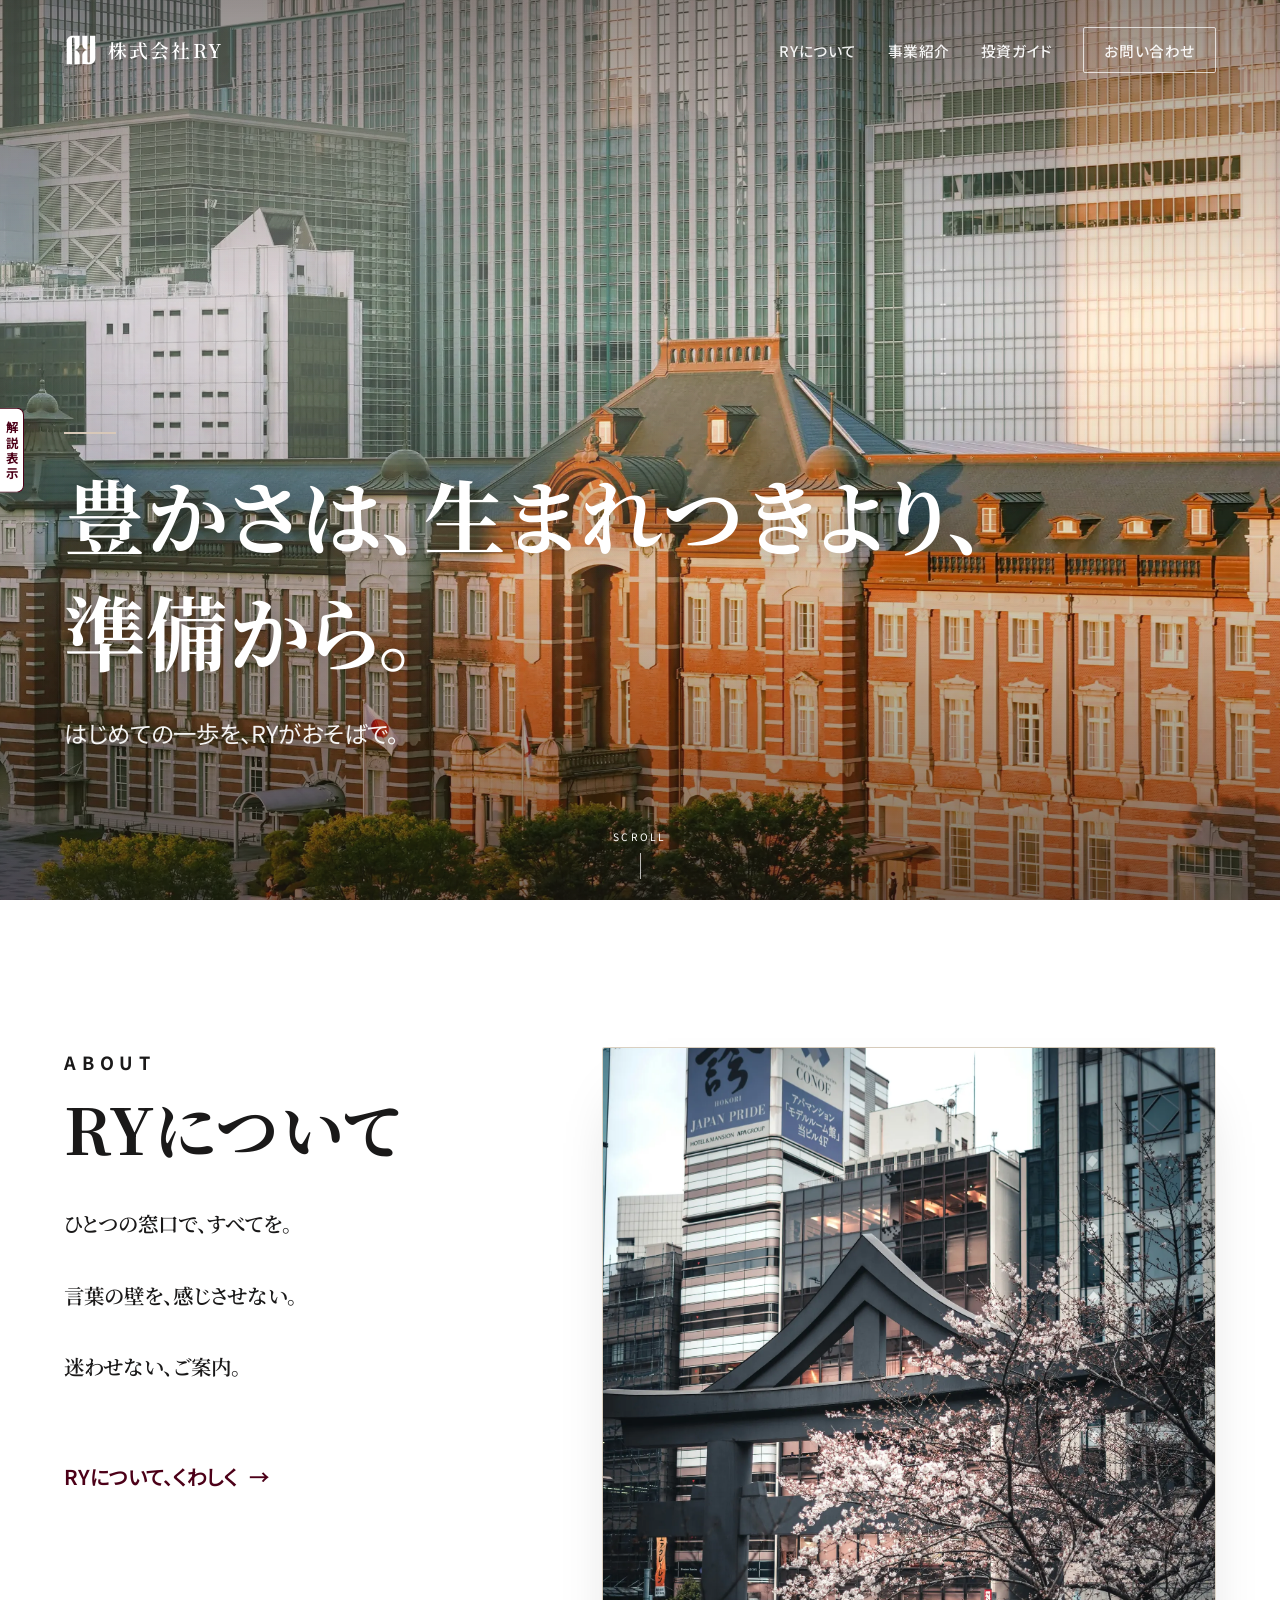
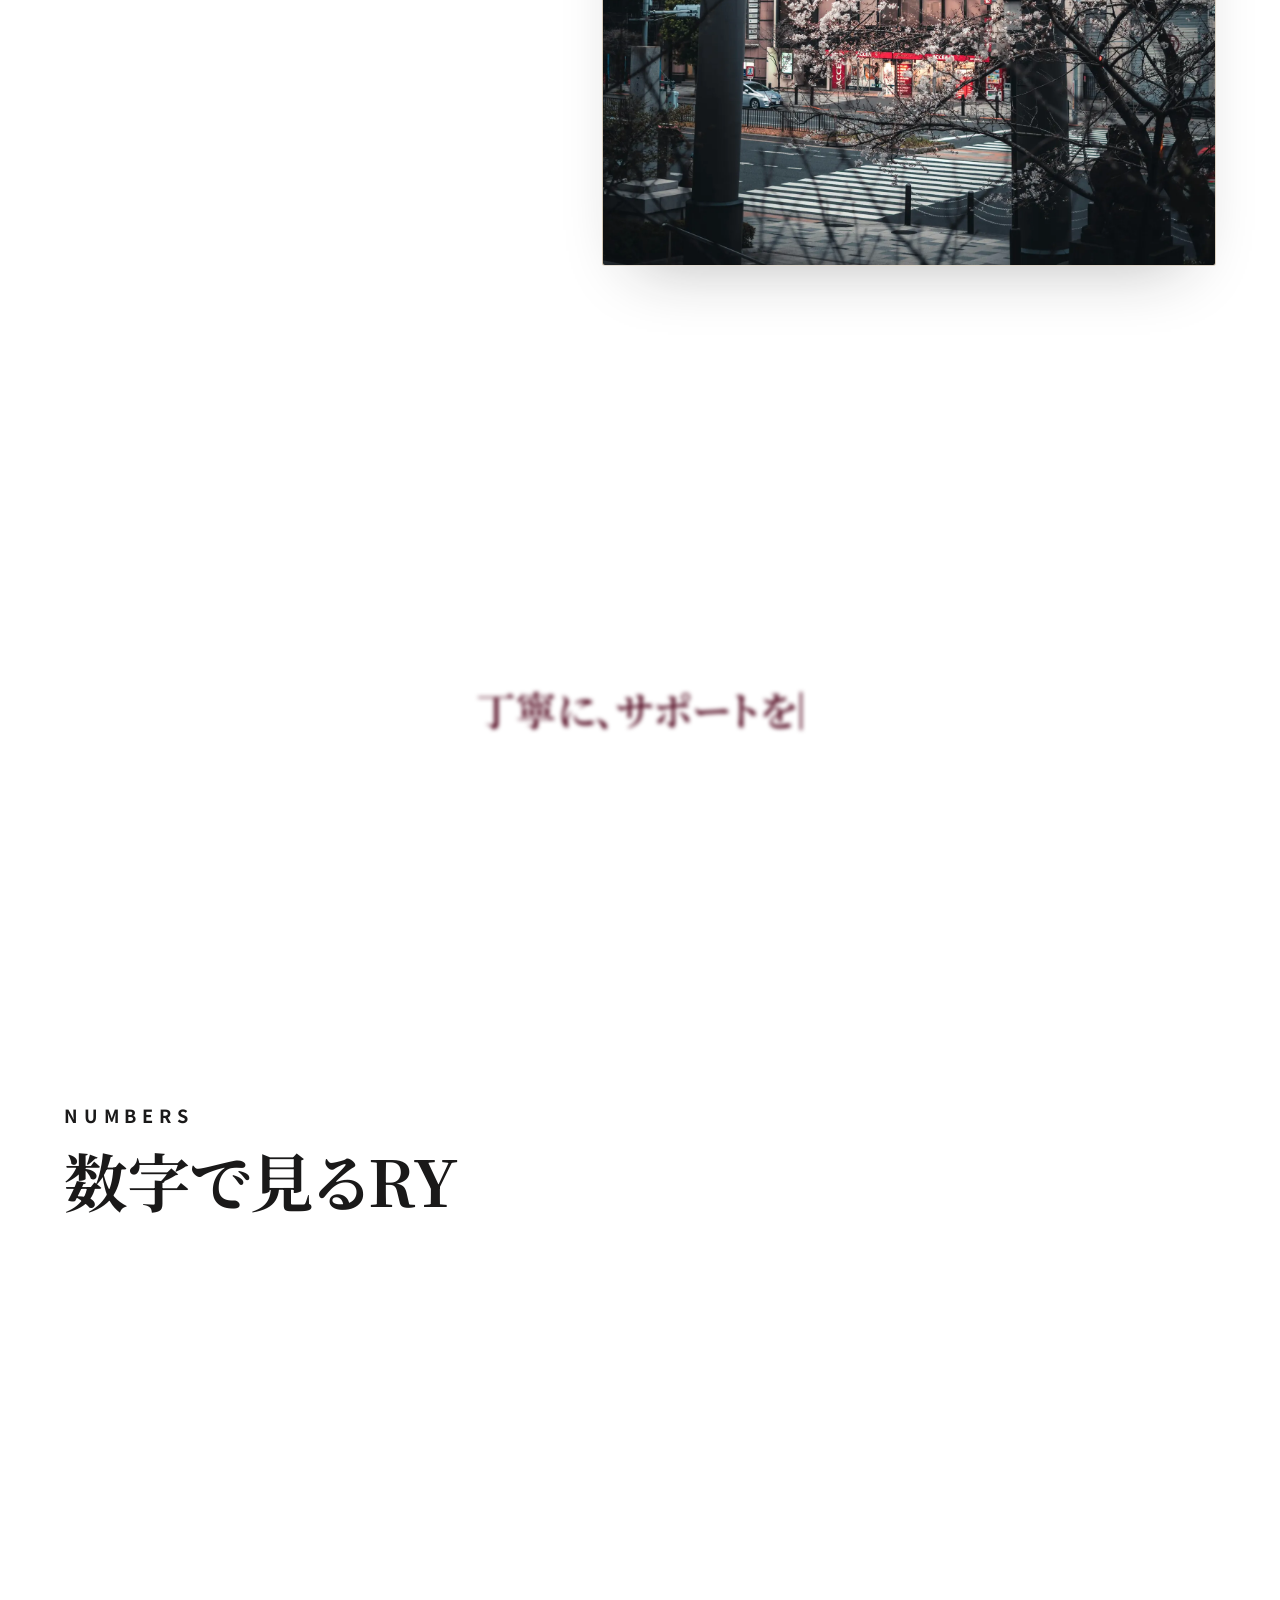
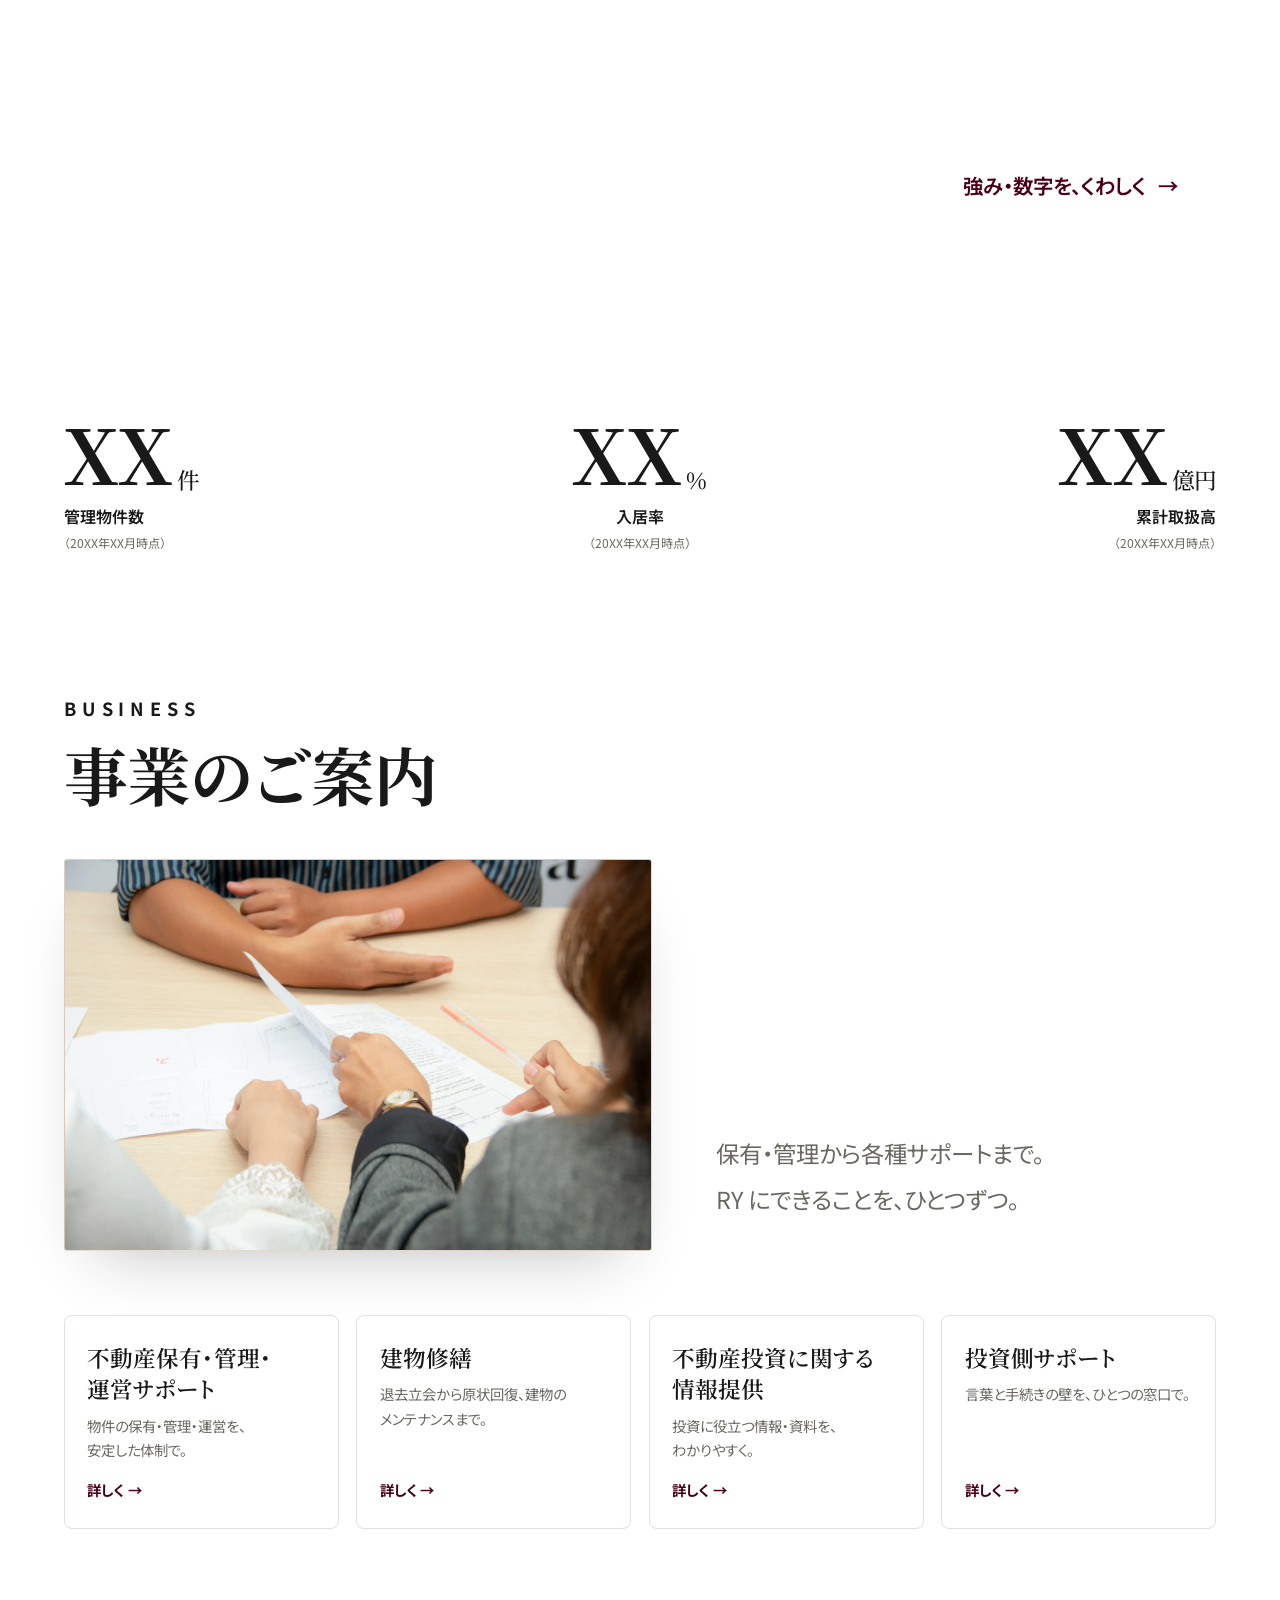
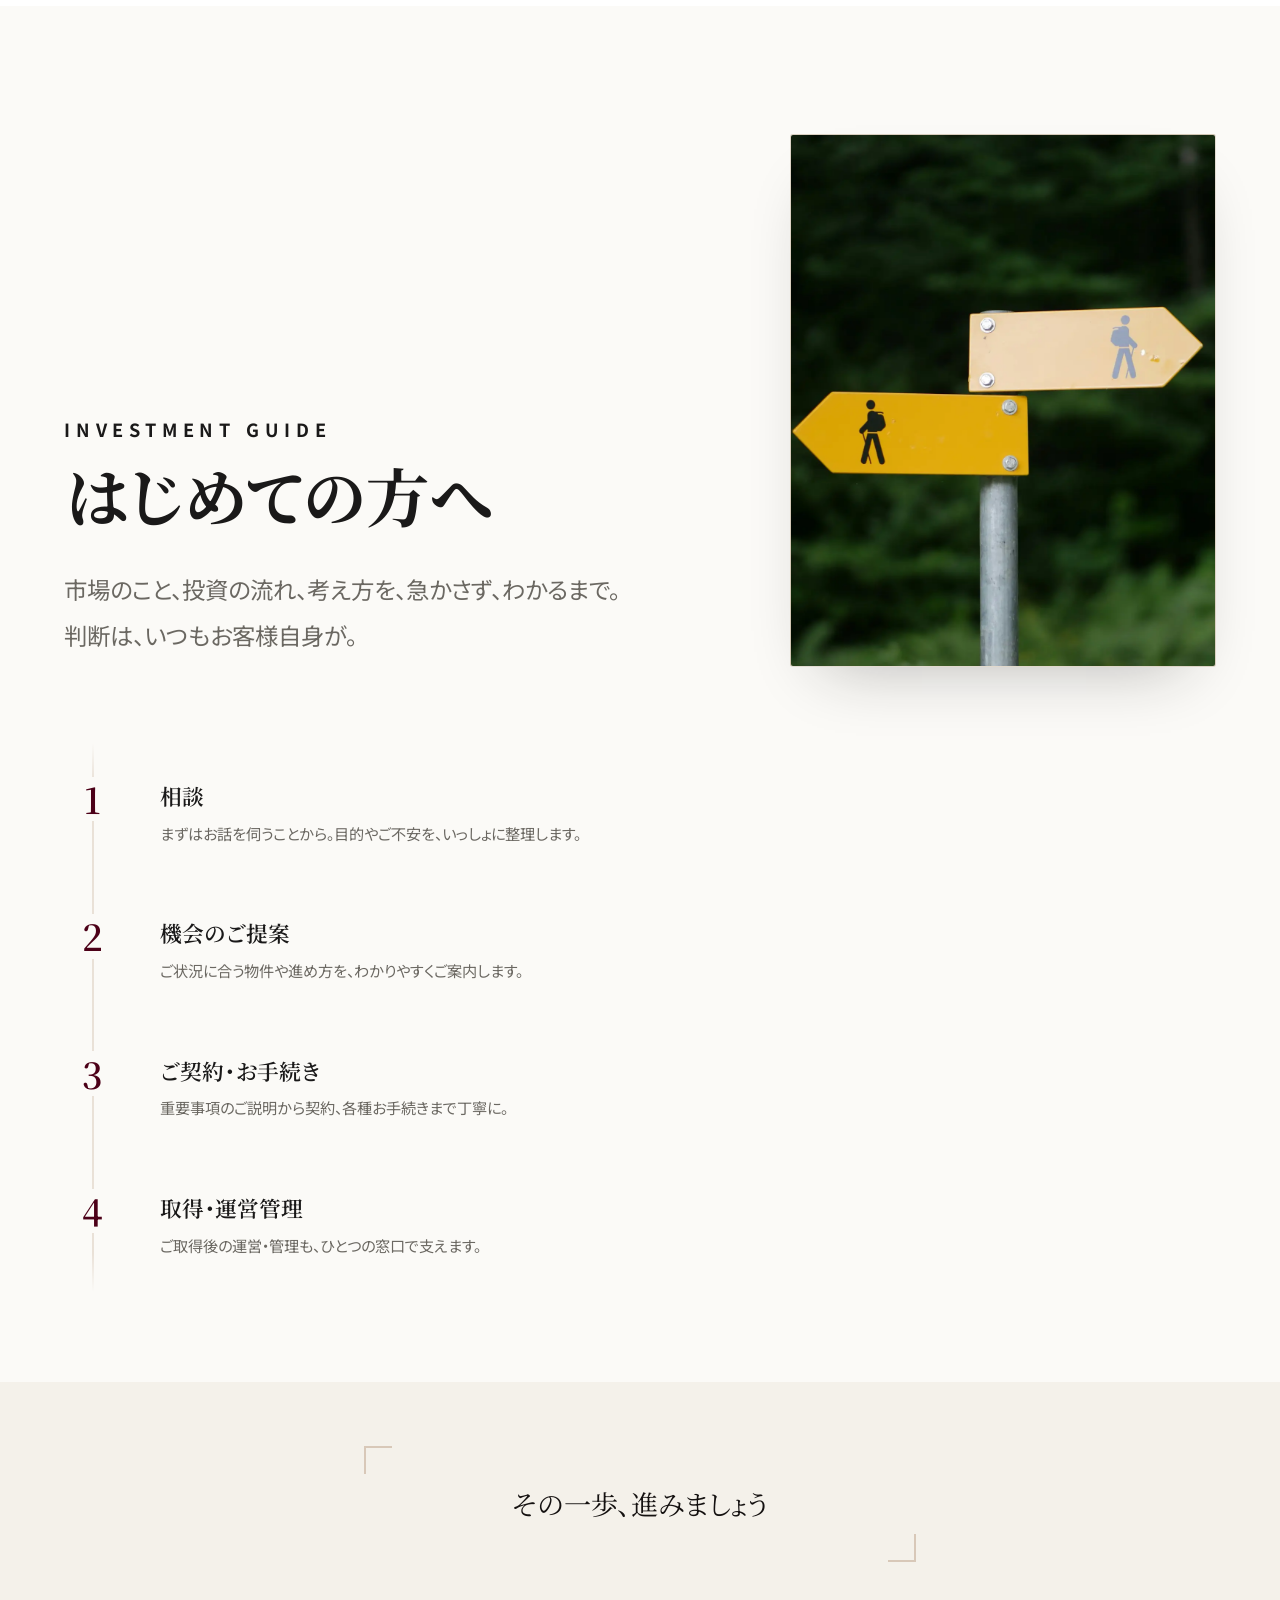
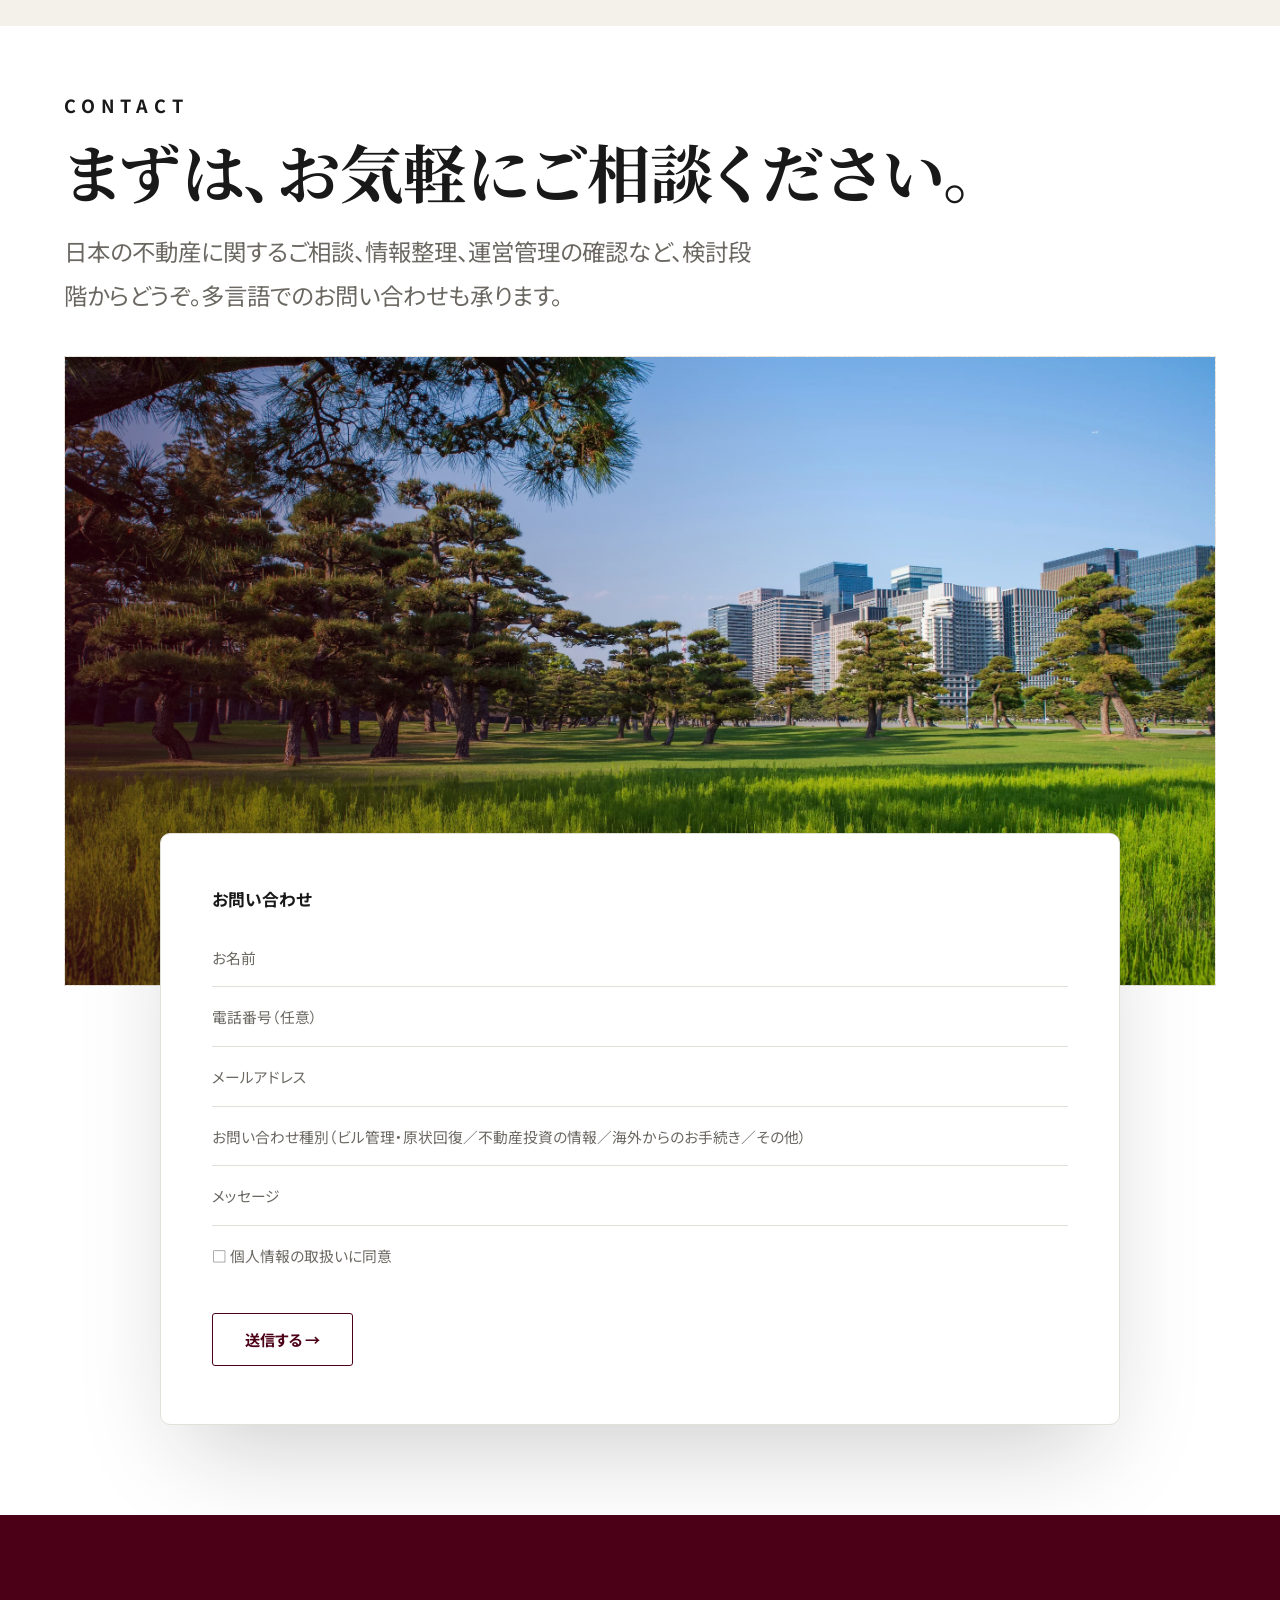
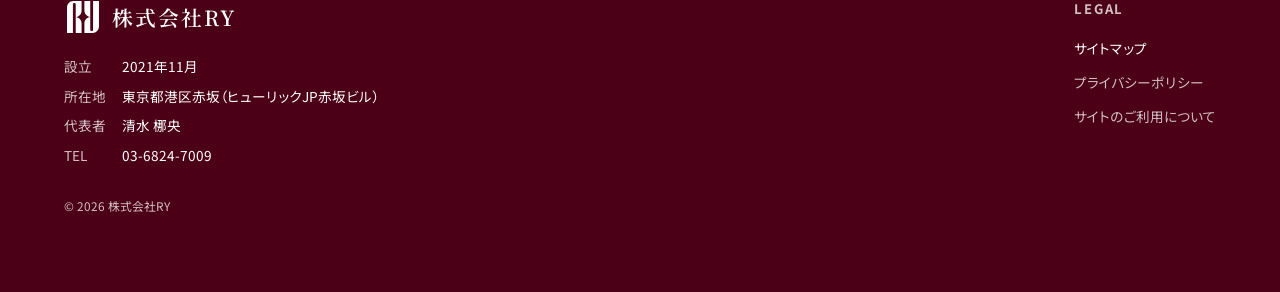
==== commit f72bdd19: "Update mtg_5 website" ====
--- a/index.html
+++ b/index.html
@@ -224,10 +224,10 @@
 /* ===== 多言語 hello 板块（C重叠·about-network より移植·About「言葉の壁を」の証明位·解説 on/off·既定 on）===== */
 .mlang{ padding-block:clamp(4rem,8vw,7rem); }
 body[data-mlang="off"] .mlang{ display:none; }
-.mlang-stage{ display:grid; place-items:center; min-height:clamp(220px,32vw,360px); text-align:center; }
+.mlang-stage{ display:grid; place-items:center; min-height:clamp(280px,40vw,450px); text-align:center; }
 .mlang-stage > *{ grid-area:1/1; }
 /* 打字机の一文（墨＝テーマ色 var(--brand)·吸収式に淡出）*/
-.mlang-type{ margin:0; max-width:24em; font-family:'Noto Serif JP',serif; font-weight:600; font-size:clamp(1.25rem,3vw,2rem); line-height:1.55; color:var(--brand); transition:opacity .6s ease-in, transform .6s ease-in, filter .6s ease-in; }
+.mlang-type{ margin:0; max-width:24em; font-family:'Noto Serif JP',serif; font-weight:600; font-size:clamp(1.55rem,3.7vw,2.5rem); line-height:1.55; color:var(--brand); transition:opacity .6s ease-in, transform .6s ease-in, filter .6s ease-in; }
 .mlang-type.absorb{ opacity:0; transform:translateY(7px); filter:blur(2px); }
 .mlang-type .tw-ch{ opacity:0; } .mlang-type .tw-ch.on{ opacity:1; }
 .mlang-type .tw-cursor{ display:inline-block; width:.06em; height:.95em; background:var(--brand); margin:0 .04em; vertical-align:-.1em; }
@@ -235,7 +235,7 @@
 /* 交叠 hello：色＝--brand から派生する family 変体（浅/基/深）＋1暖中性·JS が毎回ランダム洗牌·半透明で交叠 */
 .mlang-hello{ display:flex; justify-content:center; }
 .mlang-hello .v-c2{ position:relative; padding:.2em 0; }
-.mlang-hello .cw{ margin:0; font-weight:700; font-size:clamp(2.6rem,6.5vw,5rem); line-height:1; font-family:'Noto Serif JP',serif; opacity:.86; color:var(--brand); }
+.mlang-hello .cw{ margin:0; font-weight:700; font-size:clamp(3.25rem,8vw,6.25rem); line-height:1; font-family:'Noto Serif JP',serif; opacity:.86; color:var(--brand); }
 .mlang-hello .cw + .cw{ margin-top:-.26em; }
 .mlang-hello .cw:nth-child(1){ margin-left:0; } .mlang-hello .cw:nth-child(2){ margin-left:1.6em; } .mlang-hello .cw:nth-child(3){ margin-left:.5em; } .mlang-hello .cw:nth-child(4){ margin-left:2.4em; }
 /* ★上线 fallback：color-mix 非対応の旧ブラウザ(2023 以前: Chrome<111 / Safari<16.2 / Firefox<113)向けに、下記各 .fam-* の color 行の直前へ burgundy 固定色を一行足す —— fam-light 前:「color:rgba(166,74,98,1);」/ fam-deep 前:「color:rgba(52,0,17,1);」（fam-base は var(--brand) のまま）。※固定色ゆえ palette 切替では変化せず"表示できる"保証のみ。preview 段階では不要。 */
@@ -246,7 +246,7 @@
 .mlang-hello .fk{ font-family:'Noto Serif KR','Noto Serif JP',serif; } .mlang-hello .fc{ font-family:'Noto Serif SC','Noto Serif JP',serif; }
 .mlang-hello .tw-ch{ opacity:0; transform:translate(var(--dx,0),var(--dy,0)); transition:opacity .55s ease, transform .6s cubic-bezier(.22,.61,.36,1); }
 .mlang-hello .tw-ch.on{ opacity:1; transform:none; }
-@media(max-width:600px){ .mlang-hello .cw{ font-size:clamp(2rem,10vw,3.2rem); } .mlang-hello .cw:nth-child(2){ margin-left:1em; } .mlang-hello .cw:nth-child(4){ margin-left:1.5em; } .mlang-type{ font-size:clamp(1.1rem,4.5vw,1.5rem); } .mlang-stage{ min-height:clamp(200px,52vw,300px); } }
+@media(max-width:600px){ .mlang-hello .cw{ font-size:clamp(2.5rem,12vw,4rem); } .mlang-hello .cw:nth-child(2){ margin-left:1em; } .mlang-hello .cw:nth-child(4){ margin-left:1.5em; } .mlang-type{ font-size:clamp(1.35rem,5.5vw,1.85rem); } .mlang-stage{ min-height:clamp(250px,62vw,370px); } }
 @media(prefers-reduced-motion:reduce){ .mlang-hello .tw-ch,.mlang-type .tw-ch{ opacity:1!important; transform:none!important; transition:none!important; } .mlang-type{ display:none; } .mlang-type .tw-cursor{ display:none!important; } }
 </style>
 <script>document.documentElement.classList.add('jsm');</script>
@@ -336,7 +336,7 @@
 <!-- 多言語 hello（C重叠·白·中央·解説 on/off）-->
 <section class="mlang"><div class="wrap">
   <div class="mlang-stage">
-    <p class="mlang-type jp" aria-hidden="true">多言語と地域ネットワークを活かし、丁寧にサポートします。</p>
+    <p class="mlang-type jp" aria-hidden="true">丁寧に、サポートを</p>
     <div class="mlang-hello">
       <div class="v-c2">
         <p class="cw fj" lang="ja">こんにちは</p>
@@ -622,7 +622,7 @@
   function typePhrase(done){ if(!phrase){ done(); return; }
     var chs=split(phrase), cur=document.createElement('span'); cur.className='tw-cursor blink';
     if(phrase.firstChild) phrase.insertBefore(cur, phrase.firstChild);
-    var i=0; (function step(){ if(i>=chs.length){ timers.push(setTimeout(function(){ if(cur.parentNode) cur.remove(); done(); },240)); return; } chs[i].classList.add('on'); chs[i].after(cur); i++; timers.push(setTimeout(step,48)); })();
+    var i=0; (function step(){ if(i>=chs.length){ timers.push(setTimeout(function(){ cur.classList.remove('blink'); cur.style.opacity='0'; done(); },240)); return; } chs[i].classList.add('on'); chs[i].after(cur); i++; timers.push(setTimeout(step,48)); })();
   }
   function playFull(){ clr(); resetChars(); paintHello();
     if(phrase){ phrase.style.display=''; phrase.style.transition='none'; phrase.classList.remove('absorb'); void phrase.offsetWidth; phrase.style.transition=''; }
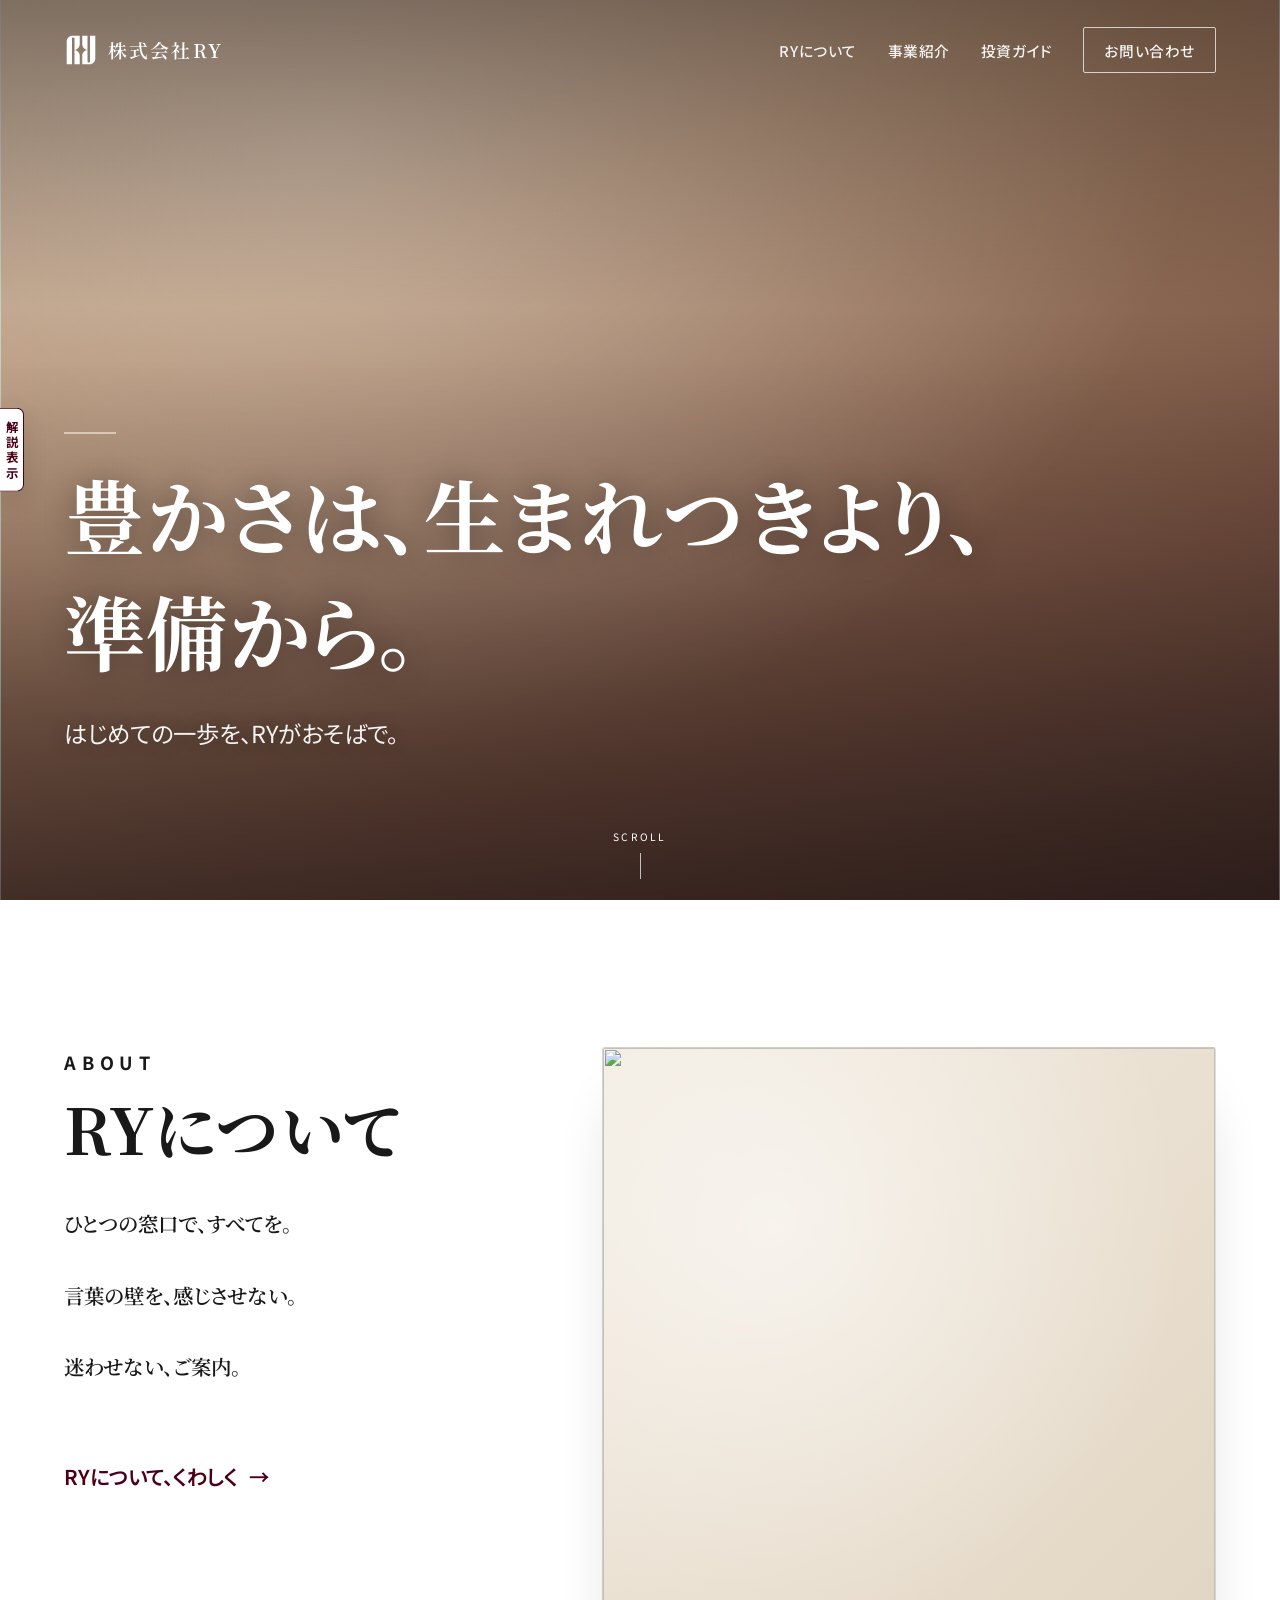
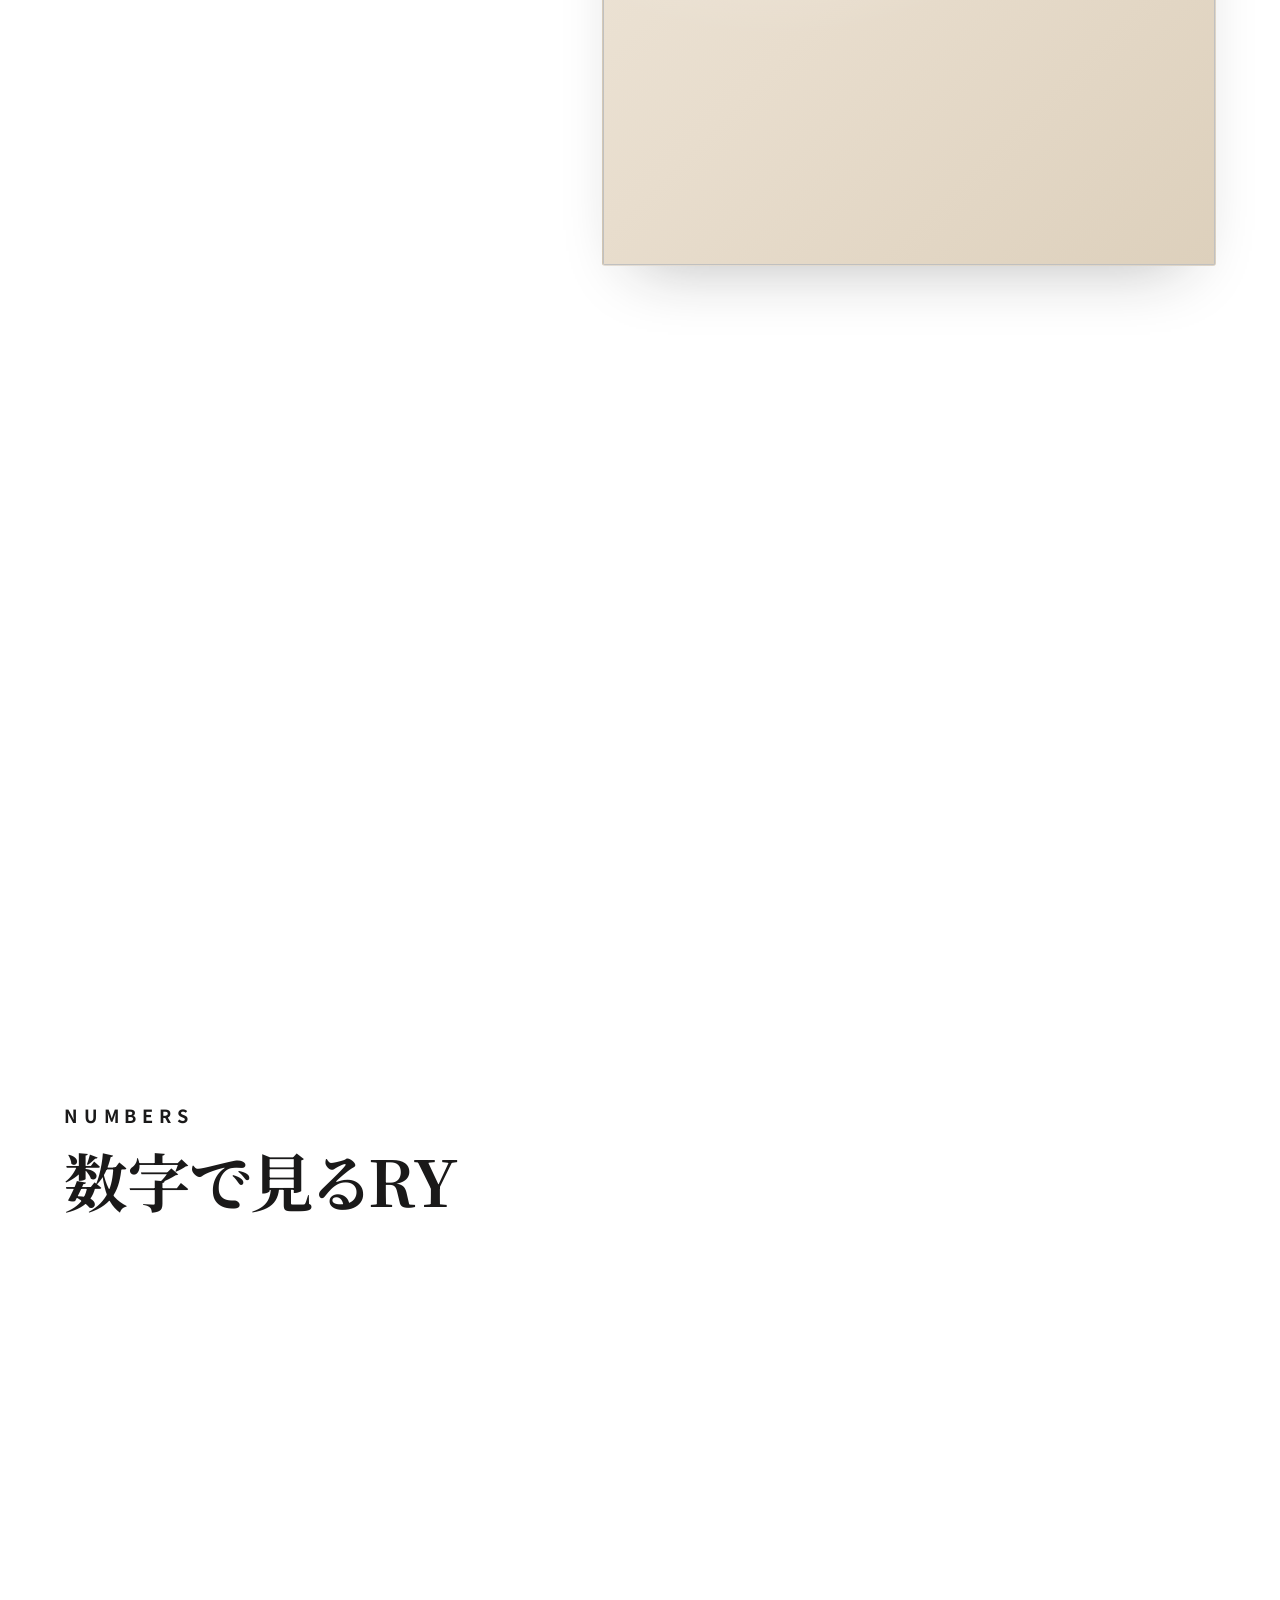
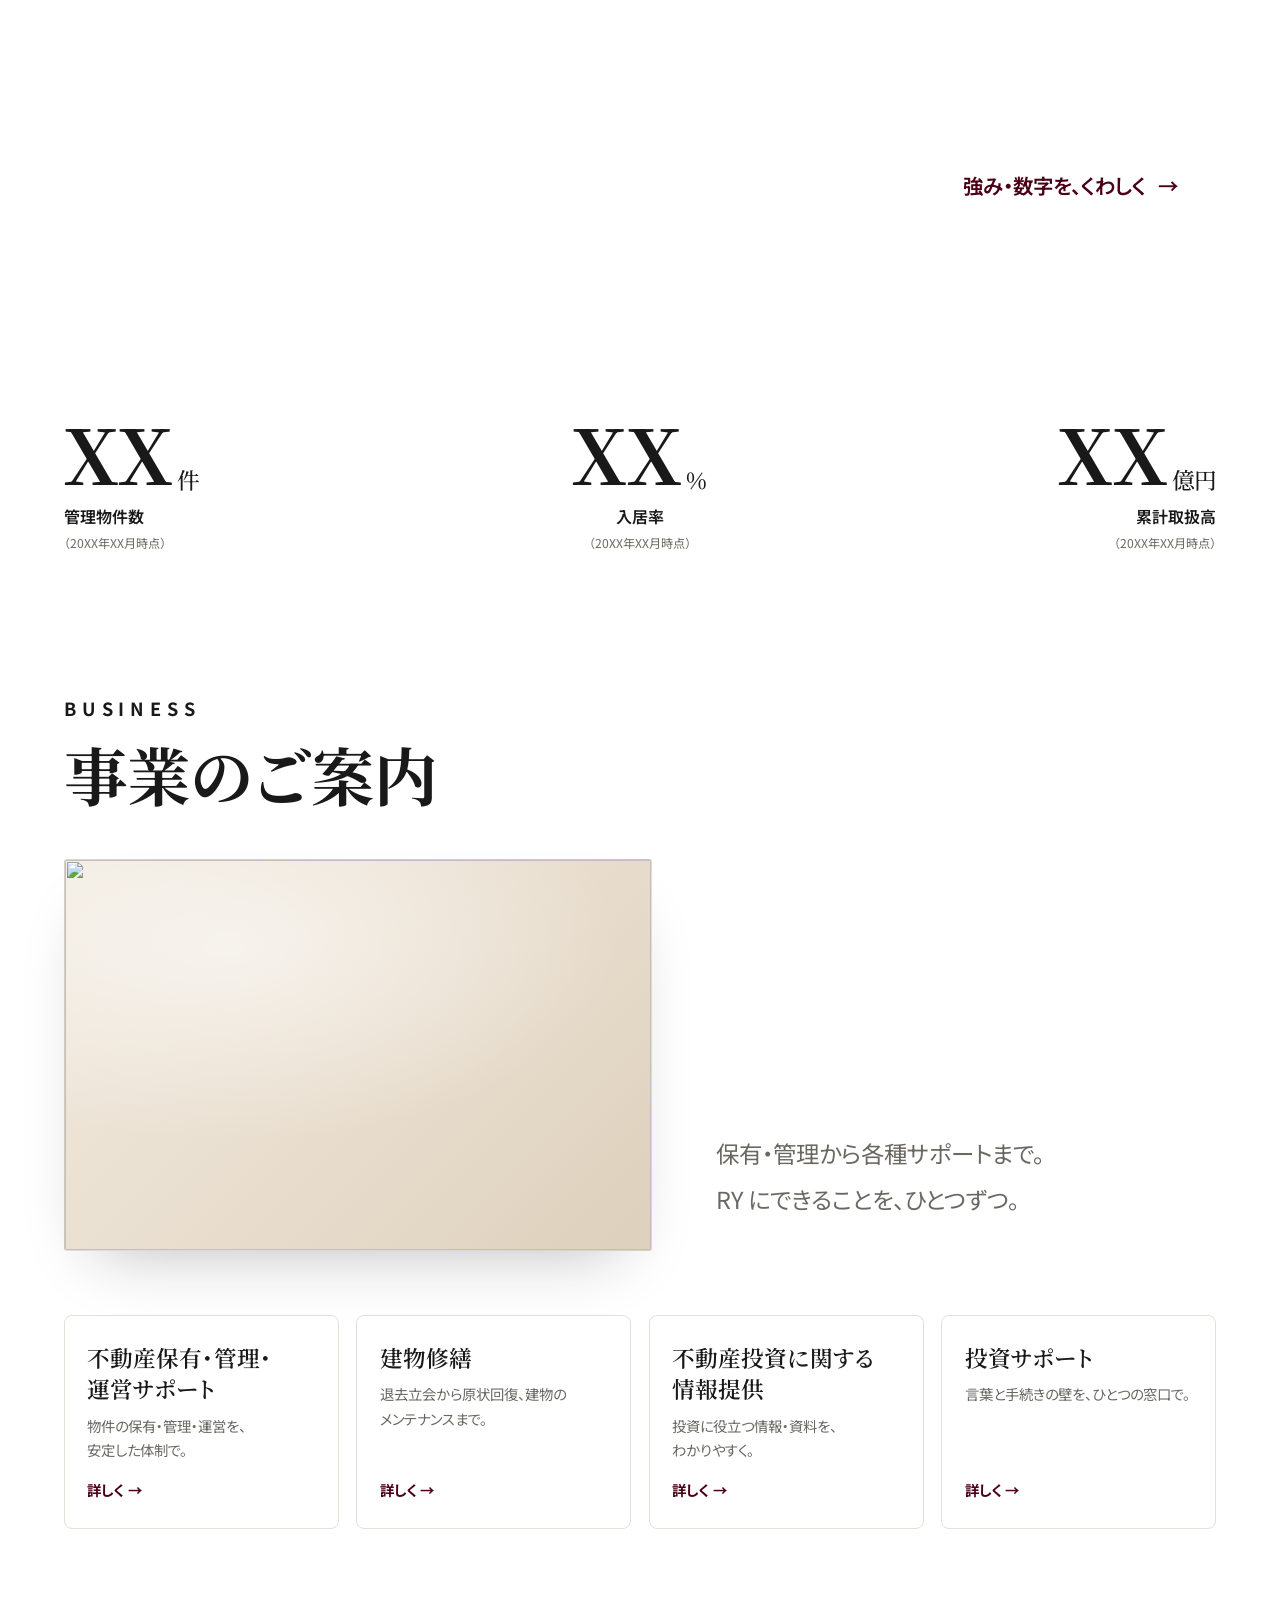
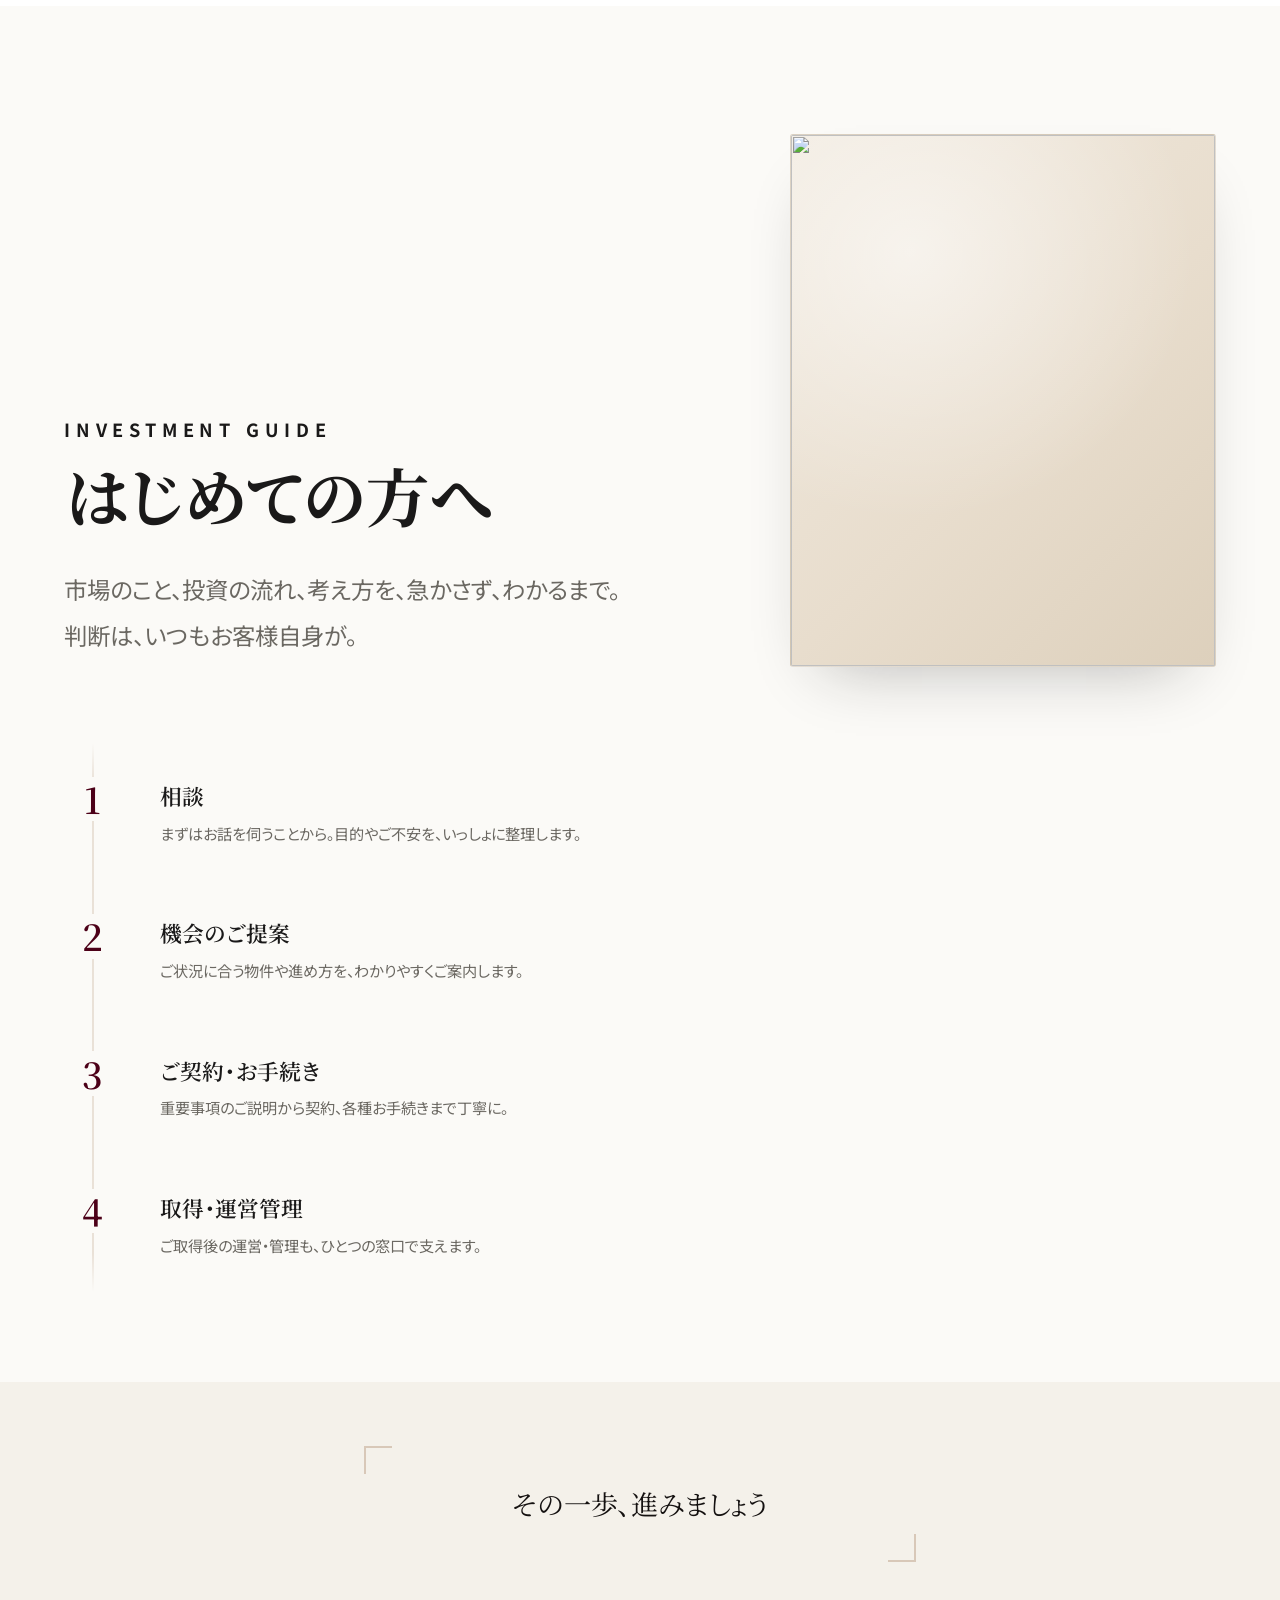
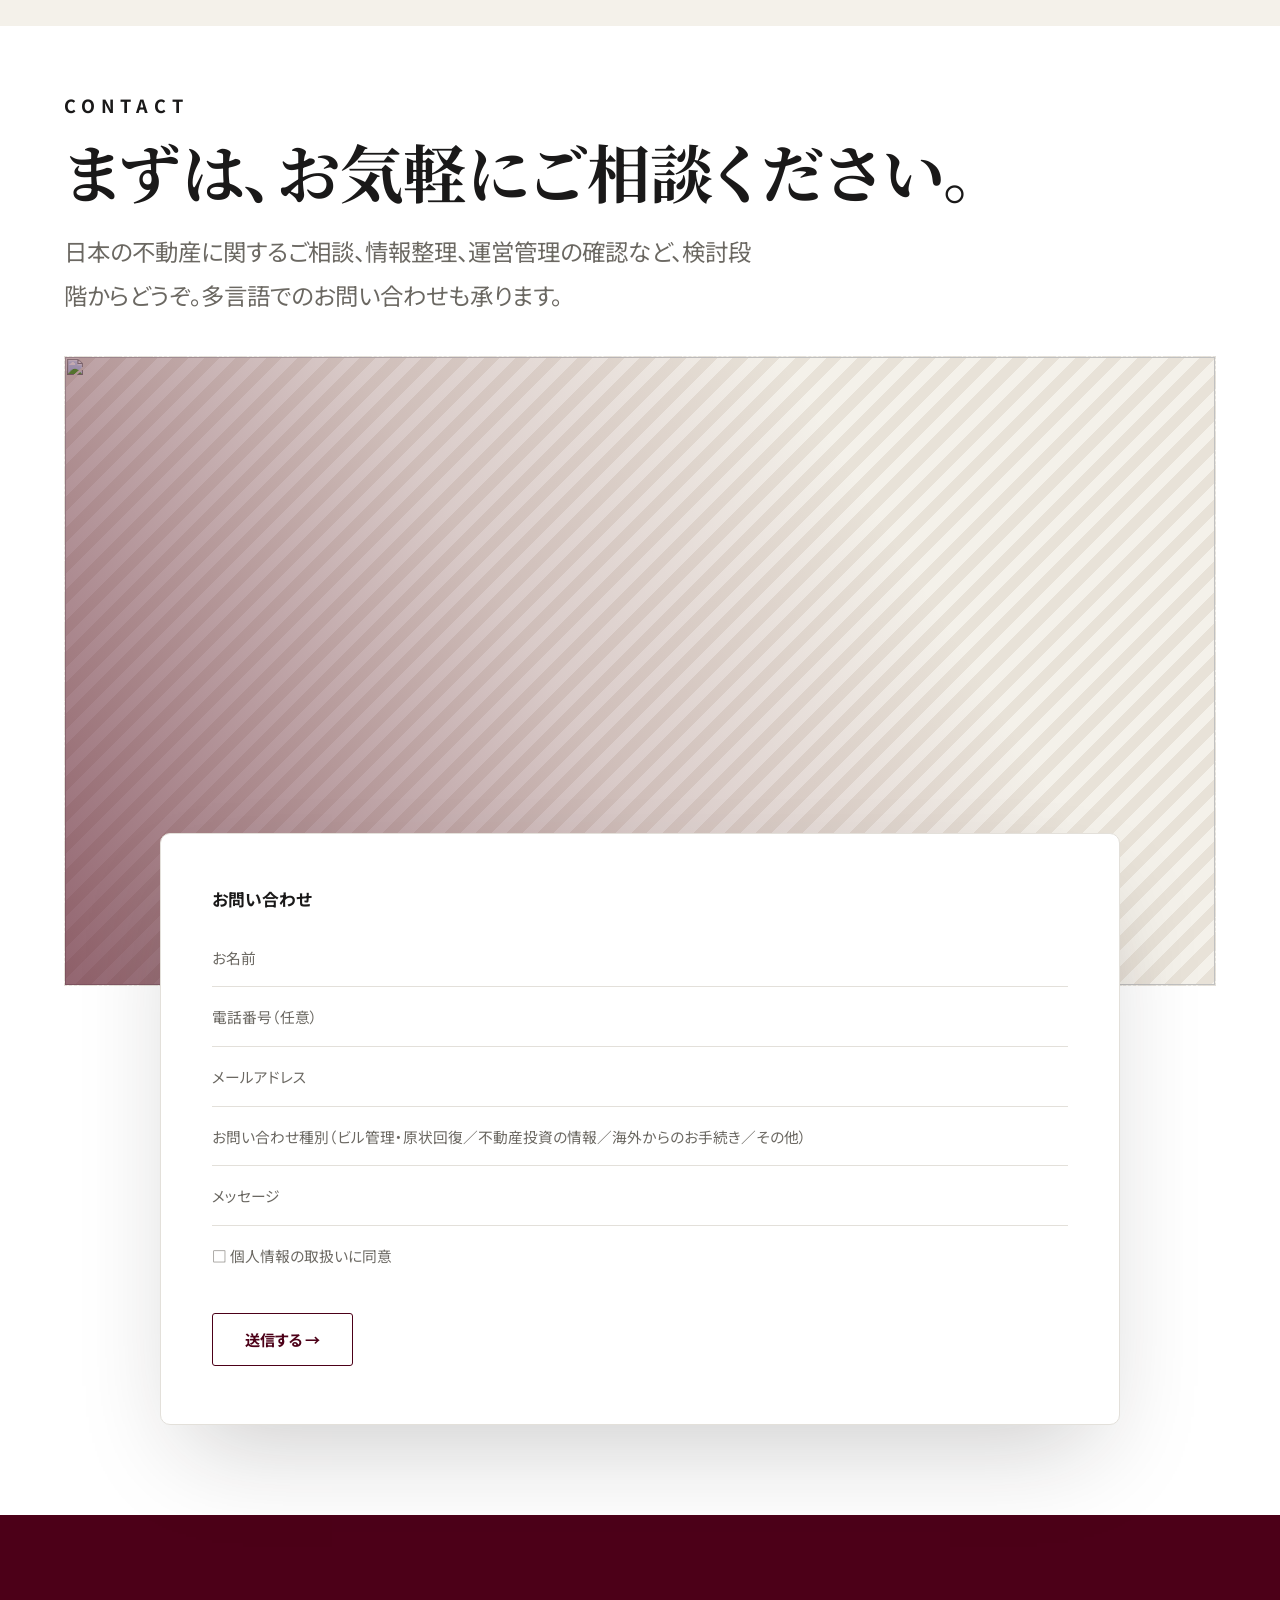
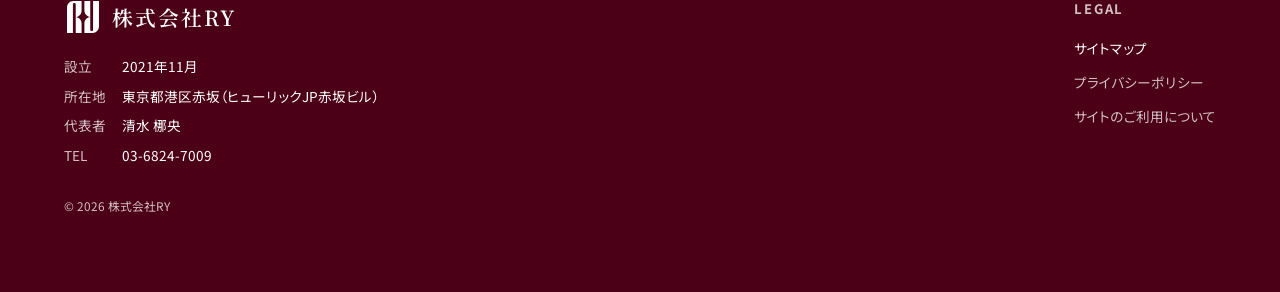
==== commit e1c97dc3: "Synchronize mtg_5 website" ====
--- a/index.html
+++ b/index.html
@@ -294,7 +294,7 @@
 
 <!-- 01 HERO 峰（全面ブリード／静止·260608_C 蒸馏·白 NAV 融合）-->
 <section class="hero" id="hero">
-  <div class="hero-ph"><img id="img-hero" src="images/32_kiki.webp" alt="" fetchpriority="high" decoding="async"></div>
+  <div class="hero-ph"><img id="img-hero" src="images/kiki-RnbQSysWOhY-unsplash.webp" alt="" fetchpriority="high" decoding="async"></div>
   <div class="hero-shade-top"></div>
   <div class="hero-scrim"></div>
 
@@ -327,7 +327,7 @@
       <p class="about-more"><a class="tlink2" href="about.html">RYについて、くわしく <span class="a" aria-hidden="true">→</span></a></p>
     </div>
     <div class="fig">
-      <div class="ph"><img id="img-about" src="images/serhii-butenko-TJvjMmrQW1k-unsplash.webp" alt="" loading="lazy" decoding="async"></div>
+      <div class="ph"><img id="img-about" src="images/james-pere-fceahev31_o-unsplash.webp" alt="" loading="lazy" decoding="async"></div>
     </div>
   </div>
   <p class="asy-note"><b>谷寄り（吸収済）</b>：レイアウト＝② ミニマル（確定）・画像 大（確定）。標題級 +25%。强み枚数·lead 正本＝content。</p>
@@ -354,7 +354,7 @@
   <div class="nb" data-kotoba="A"><div class="wrap"><div class="nb-inner">
     <div class="nb-head"><p class="eyebrow">Numbers</p><h2 class="nb-h2">数字で見るRY</h2></div>
     <div class="overlap">
-      <div class="overlap-img"><div class="ph"><img id="img-facts" src="images/19_railgunbreaker.webp" alt="" loading="lazy" decoding="async"></div></div>
+      <div class="overlap-img"><div class="ph"><img id="img-facts" src="images/10_asia-culture.webp" alt="" loading="lazy" decoding="async"></div></div>
       <div class="kotoba">
         <div class="quote"><p class="statement"><span class="ph">規模と運営力を、</span><span class="ph">数字で。</span><br><span class="ph">利回りではなく、</span><span class="ph">運営の実績を誠実に。</span></p></div>
       </div>
@@ -395,7 +395,7 @@
     </a>
     <a class="card" data-href="/ja/business/overseas-support">
       <svg class="card-bd" aria-hidden="true" focusable="false"><rect x="0" y="0" width="100%" height="100%" rx="8" ry="8" pathLength="100"></rect></svg>
-      <span class="ct jp">投資側サポート</span><span class="cd jp">言葉と手続きの壁を、ひとつの窓口で。</span><span class="ca">詳しく <span class="a" aria-hidden="true">→</span></span>
+      <span class="ct jp">投資サポート</span><span class="cd jp">言葉と手続きの壁を、ひとつの窓口で。</span><span class="ca">詳しく <span class="a" aria-hidden="true">→</span></span>
     </a>
   </div>
   <p class="asy-note"><b>中（呼気）</b>：図 54%／文字 46% 非対称・リードは下寄せ＝上右の余白を能動的な「間」に。<b>主色块なし</b>・主色は hover 時の枠線／下辺線＋矢印だけ。事業の見せ方＝カード（確定）・カードの動き＝一周ドロー（確定）。<span class="arr">⚠</span> 番号なし（4 事業は並列）。⑤実績は nav 菜单へ。<b>正文＝content 占位</b>。</p>
@@ -454,9 +454,9 @@
 
   /* 板块ごとの候補画像プール（先頭＝既定·画框の朝向に合わせ選定）*/
   var IMG_POOLS={
-    hero:["32_kiki","25_aditya-anjagi","26_freguesia","27_getty-1NQ9","28_getty-HfwZ","29_getty-JGbH","30_guo-ziyu","31_huy-phan","33_michal-vrba","34_night-owl","35_niu","36_pourya-gohari","37_roman-davydko","38_ryan-wu","39_szymon-23yv","40_szymon-Keba","41_teng-yuhong","42_tsuyoshi-B7WW","43_tsuyoshi-sUnt","44_vanja-milicic","05_kazuo-ota","19_railgunbreaker","24_tsuyoshi-kozu","02_hanvin-cheong","13_faruktokluoglu","22_pjh","07_matt-mutlu"],
-    about:RY.poolAll("serhii-butenko-TJvjMmrQW1k-unsplash"),
-    facts:RY.poolAll("19_railgunbreaker"),
+    hero:["kiki-RnbQSysWOhY-unsplash","32_kiki","25_aditya-anjagi","26_freguesia","27_getty-1NQ9","28_getty-HfwZ","29_getty-JGbH","30_guo-ziyu","31_huy-phan","33_michal-vrba","34_night-owl","35_niu","36_pourya-gohari","37_roman-davydko","38_ryan-wu","39_szymon-23yv","40_szymon-Keba","41_teng-yuhong","42_tsuyoshi-B7WW","43_tsuyoshi-sUnt","44_vanja-milicic","05_kazuo-ota","19_railgunbreaker","24_tsuyoshi-kozu","02_hanvin-cheong","13_faruktokluoglu","22_pjh","07_matt-mutlu"],
+    about:RY.poolAll("james-pere-fceahev31_o-unsplash"),
+    facts:RY.poolAll("10_asia-culture"),
     business:RY.poolAll("van-tay-media-TFFn3BYLc5s-unsplash"),
     guide:RY.poolAll("marco-kaufmann-0kbNh7XrJ7Q-unsplash"),
     contact:RY.poolAll("23_trac-vu")
--- a/assets/shared.css
+++ b/assets/shared.css
@@ -112,7 +112,7 @@
 .to-top.show{ opacity:1; transform:none; pointer-events:auto; }
 .to-top:hover{ background:var(--brand); color:#fff; }
 .to-top svg{ width:20px; height:20px; transition:transform var(--dur-base) var(--ease); } .to-top:hover svg{ transform:translateY(-3px); }
-@media (max-width:760px){ .to-top{ bottom:clamp(4.5rem,30vh,20rem); } }   /* 手机：偏中下（拇指可达）·桌面は貼角 */
+@media (max-width:760px){ .to-top{ bottom:clamp(2.75rem,10.5vh,7rem); } }   /* 手机：下寄せ（PM 260717：旧 30vh 碍事 → 下移至約 35%＝10.5vh·截图未達·待 PM 実機確認）·桌面は貼角 */
 
 /* 解説 page3：板块ごと ◀ ▶ 換図 */
 .imgseg{ display:flex; align-items:center; gap:.5rem; }
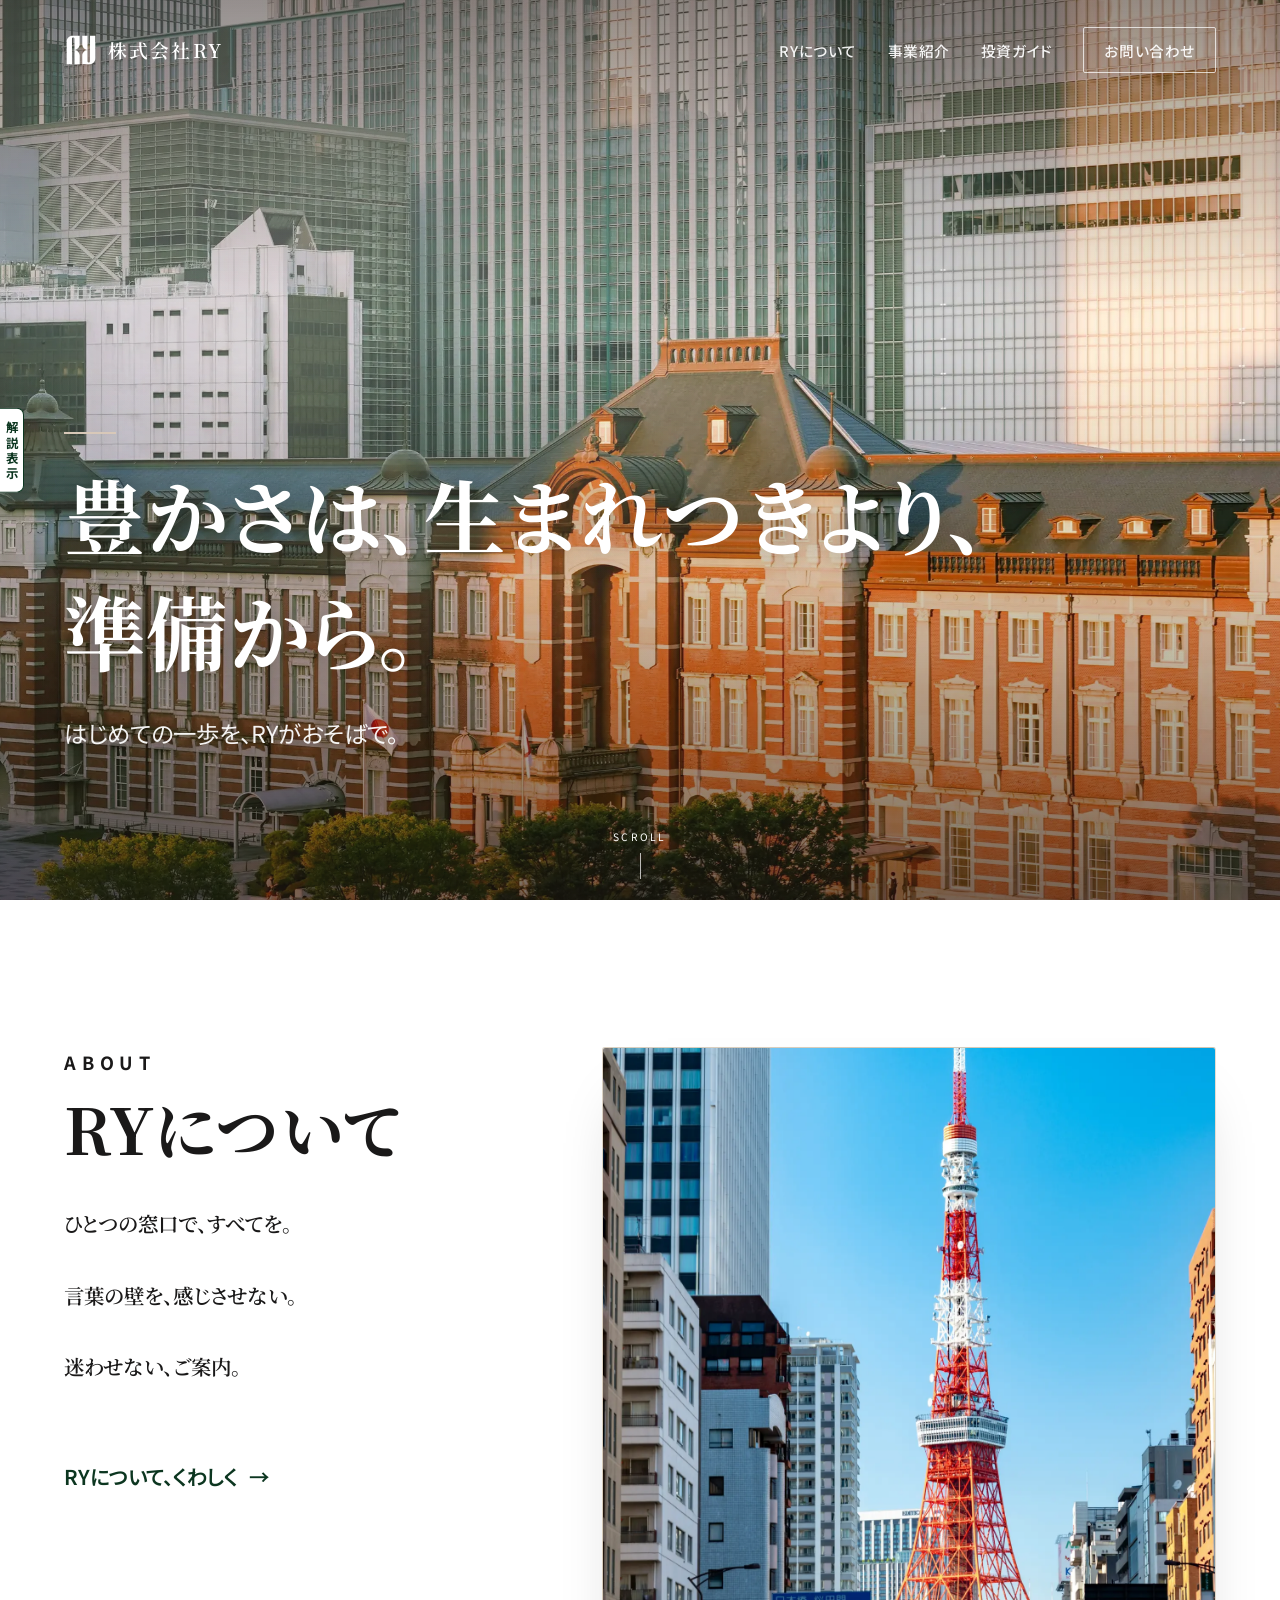
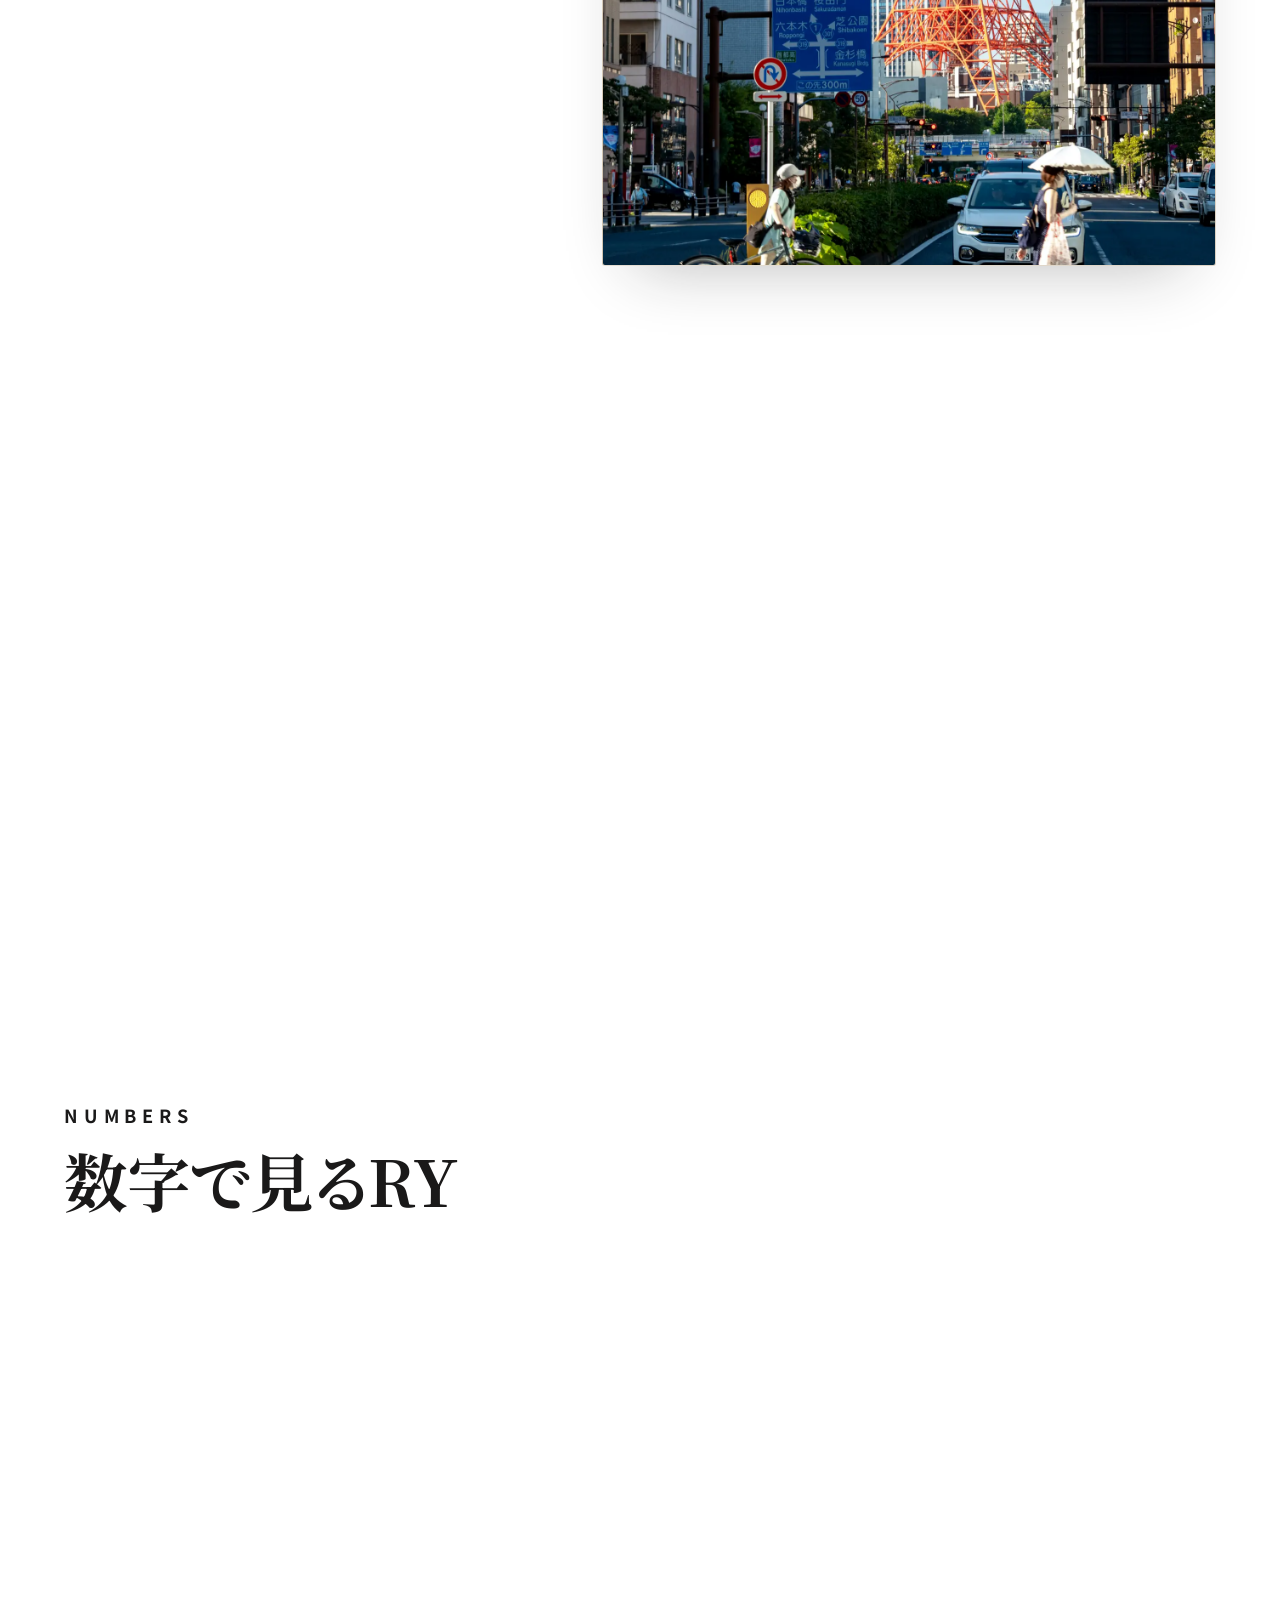
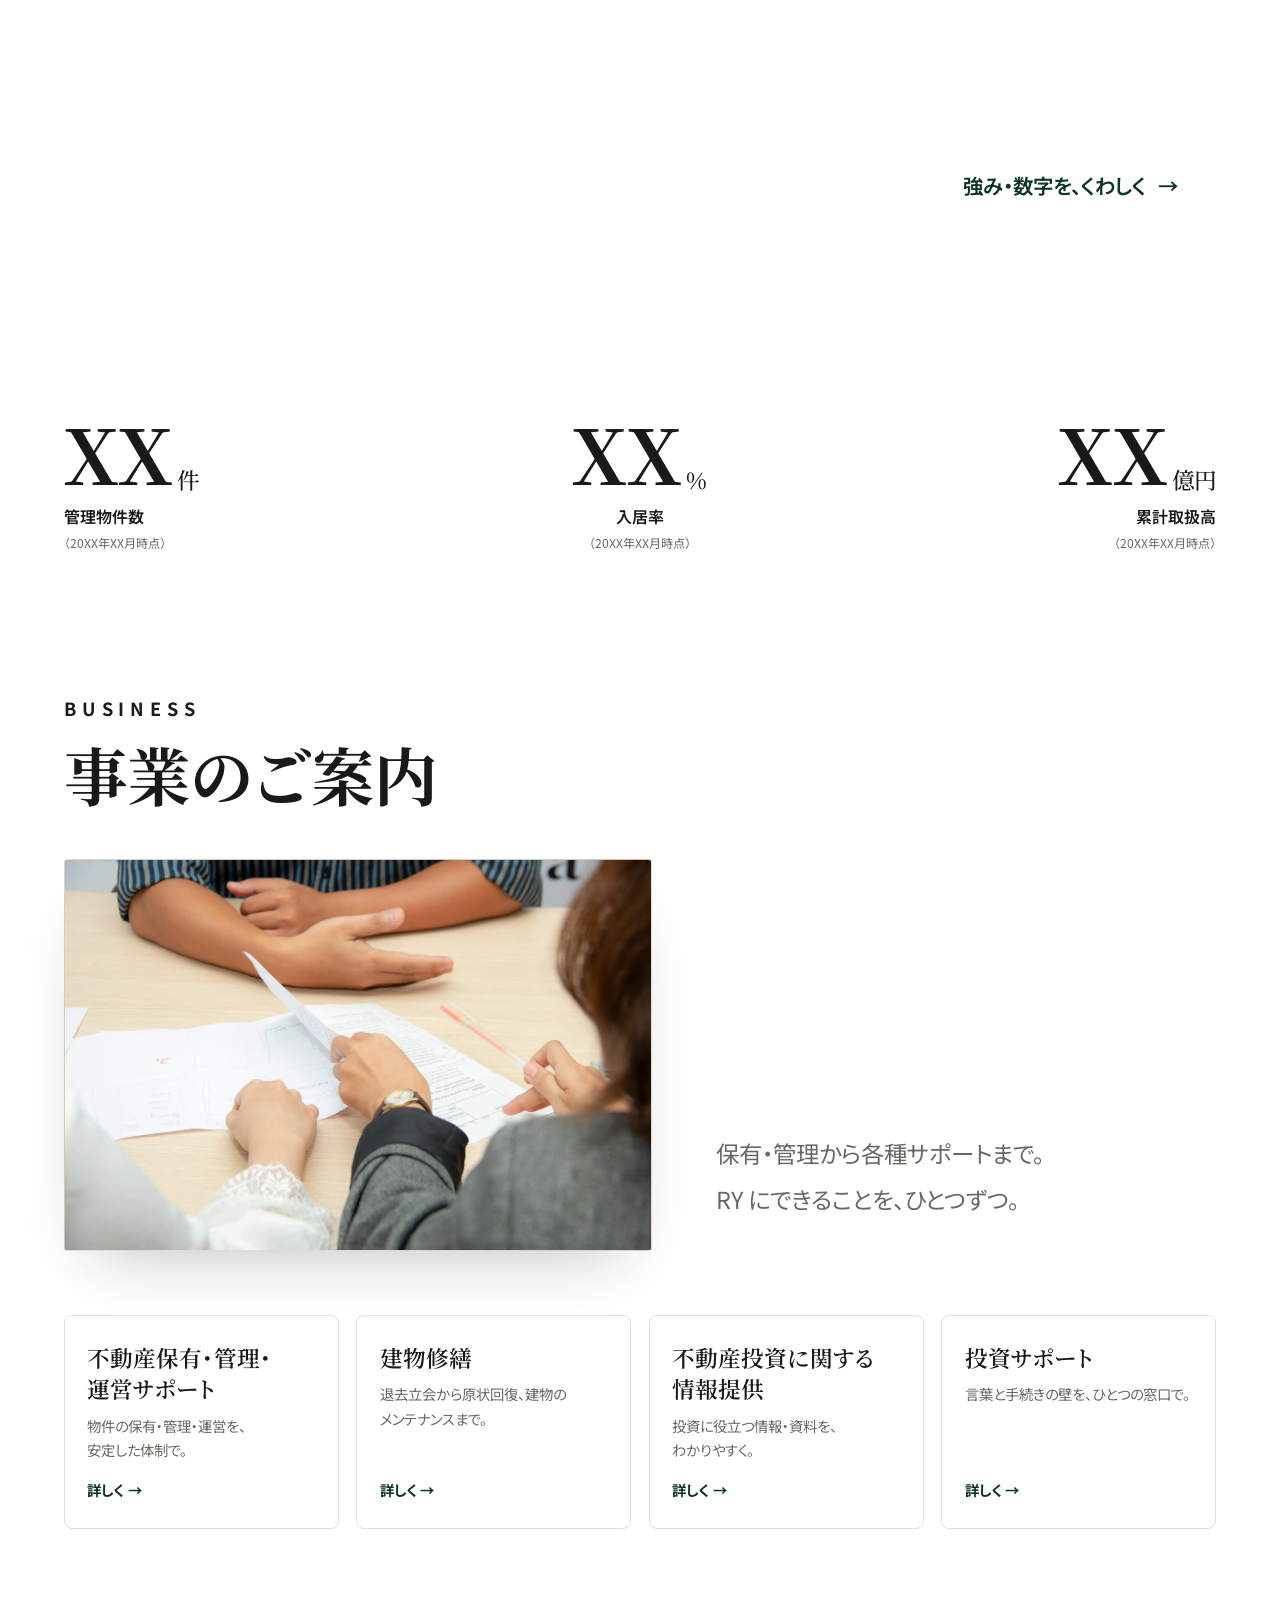
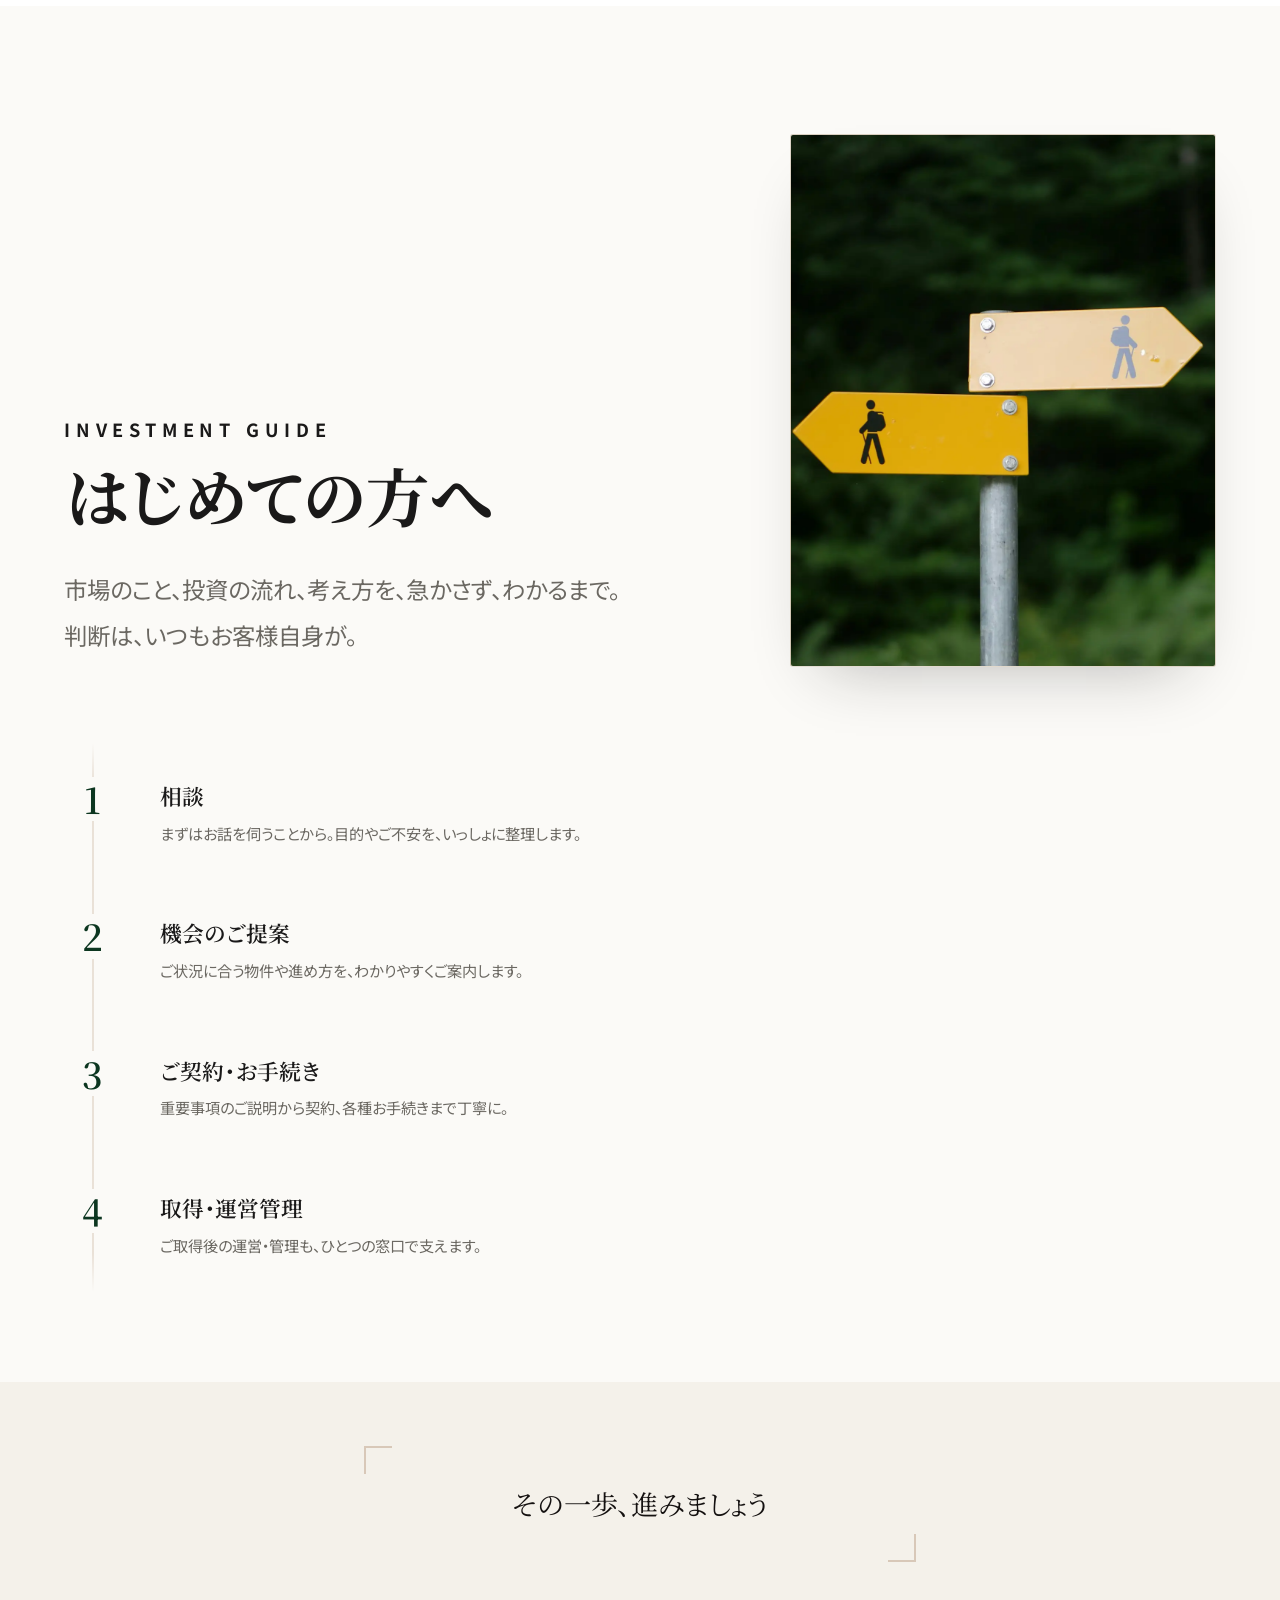
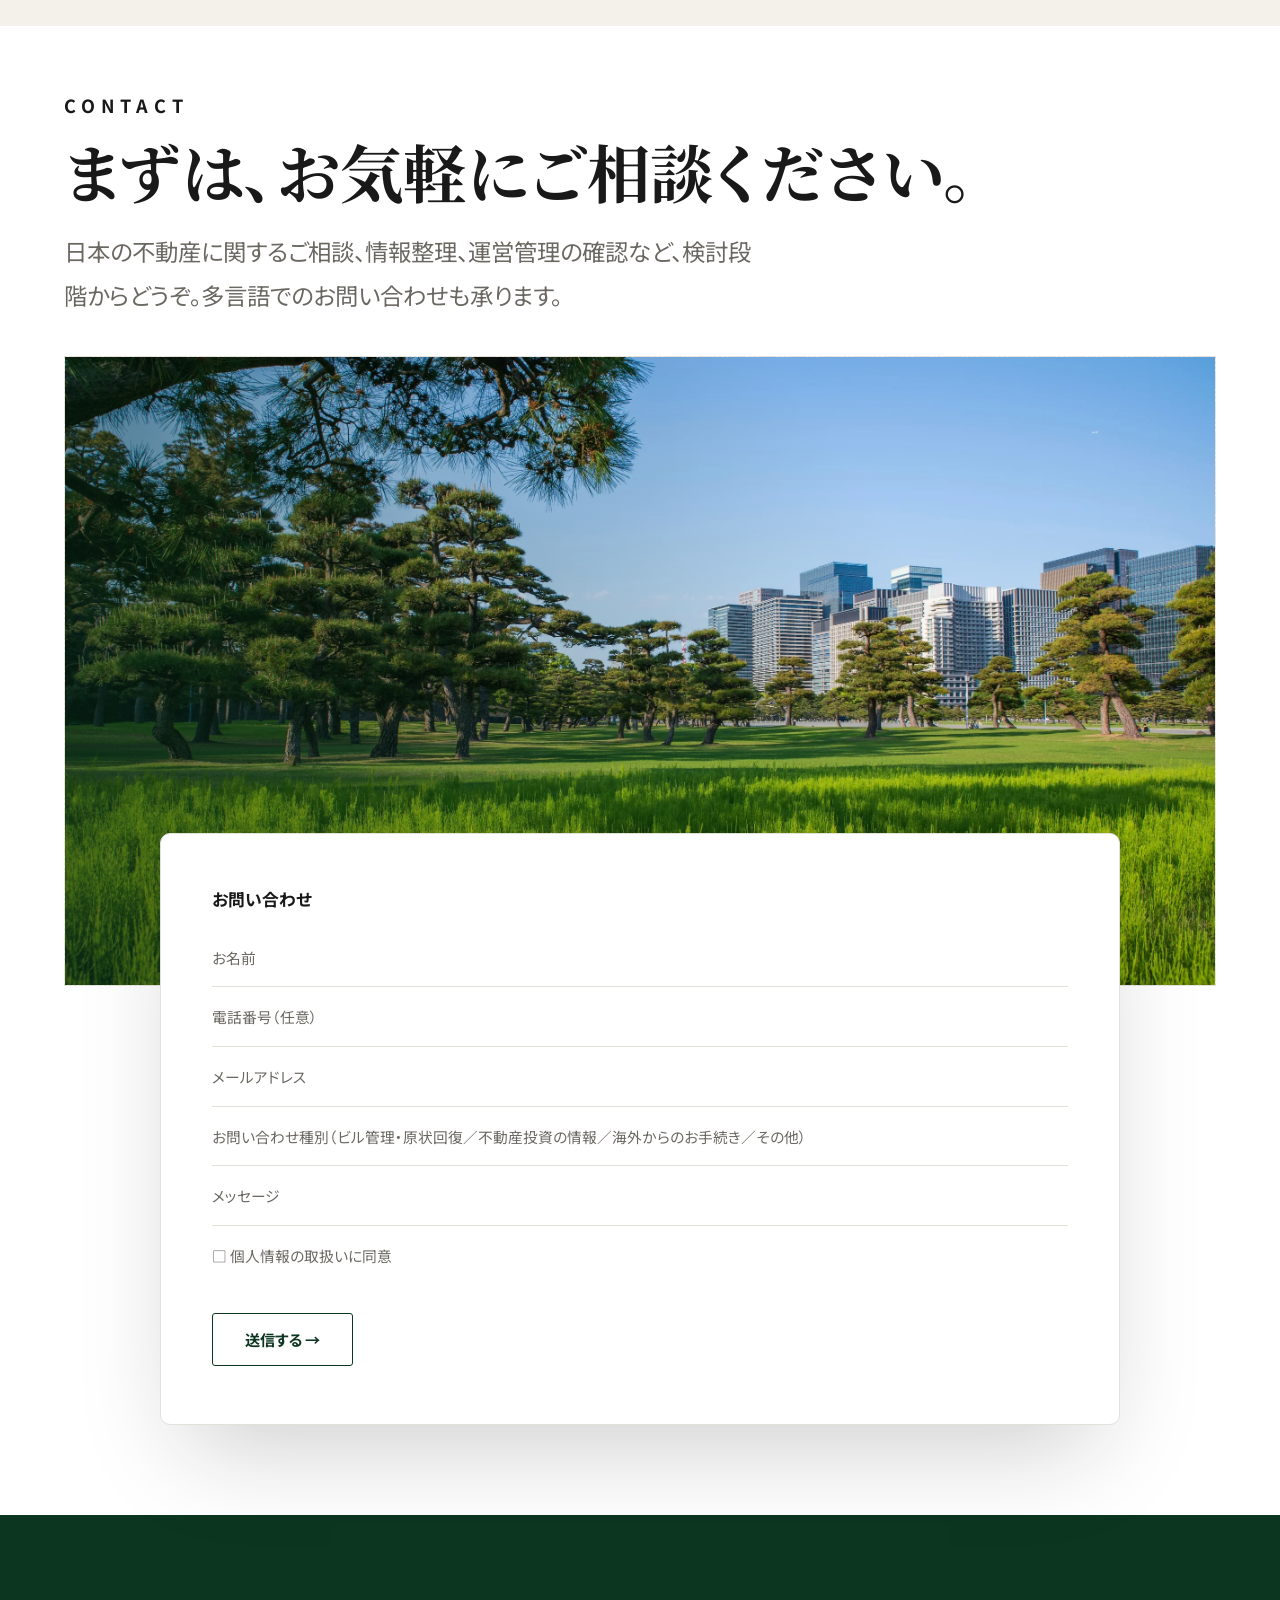
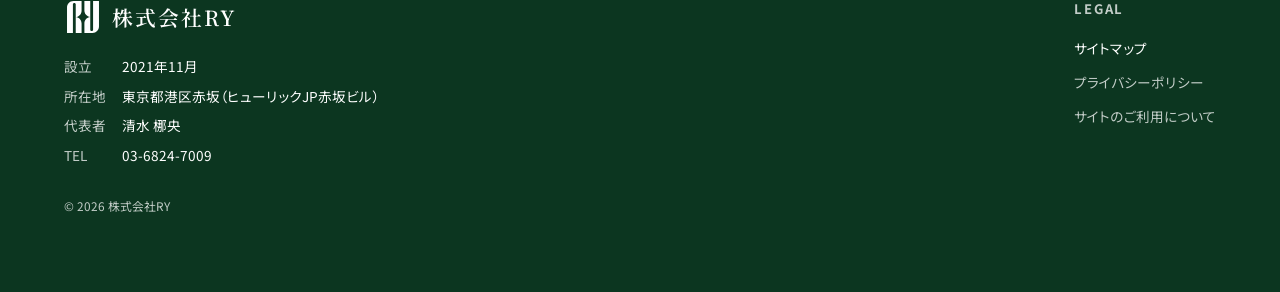
==== commit bc2e1210: "Synchronize mtg_5 website" ====
--- a/index.html
+++ b/index.html
@@ -251,7 +251,7 @@
 </style>
 <script>document.documentElement.classList.add('jsm');</script>
 </head>
-<body data-dir="min" data-imgsize="1" data-cardfx="draw" data-gaimg="1" data-facts="data" data-palette="burgundy" data-mlang="on">
+<body data-dir="min" data-imgsize="1" data-cardfx="draw" data-gaimg="1" data-facts="data" data-palette="deep" data-mlang="on">
 
 <!-- 頁固有：解説モードの中身（shared.js が共通壳へ展開。palette 組＝共通側単一ソース、RY:PALETTE マーカー位置に注入）-->
 <template id="ry-dm-content">
--- a/assets/tokens.css
+++ b/assets/tokens.css
@@ -5,7 +5,7 @@
    規約：組件内 hardcode 禁止・色/字/間距/動効値は必ず var(--token) 経由
    ============================================================ */
 :root{
-  --brand:#4C0018; --brand-rgb:76,0,24; --accent-warm:#D8C8B8; --warm:#FBFAF7; --warm2:#F4F1EA; --white:#fff;
+  --brand:#0C3620; --brand-rgb:12,54,32; /* 260717 PM：既定＝deep（ディープグリーン·社長 mtg5 選定）·旧既定 burgundy は下記 data-palette 覆盖に存置 */ --accent-warm:#D8C8B8; --warm:#FBFAF7; --warm2:#F4F1EA; --white:#fff;
   --ink:#1A1919; --ink-strong:#141110; --ink2:#6B6862; --bd:#E3E0DA; --ease:cubic-bezier(.22,.61,.36,1);
   --serif:'Noto Serif JP',serif; --sans:'Noto Sans JP',sans-serif; --ts:1.18;
   --fs-section:calc(clamp(2.4rem,4.2vw,3.7rem)*var(--ts));
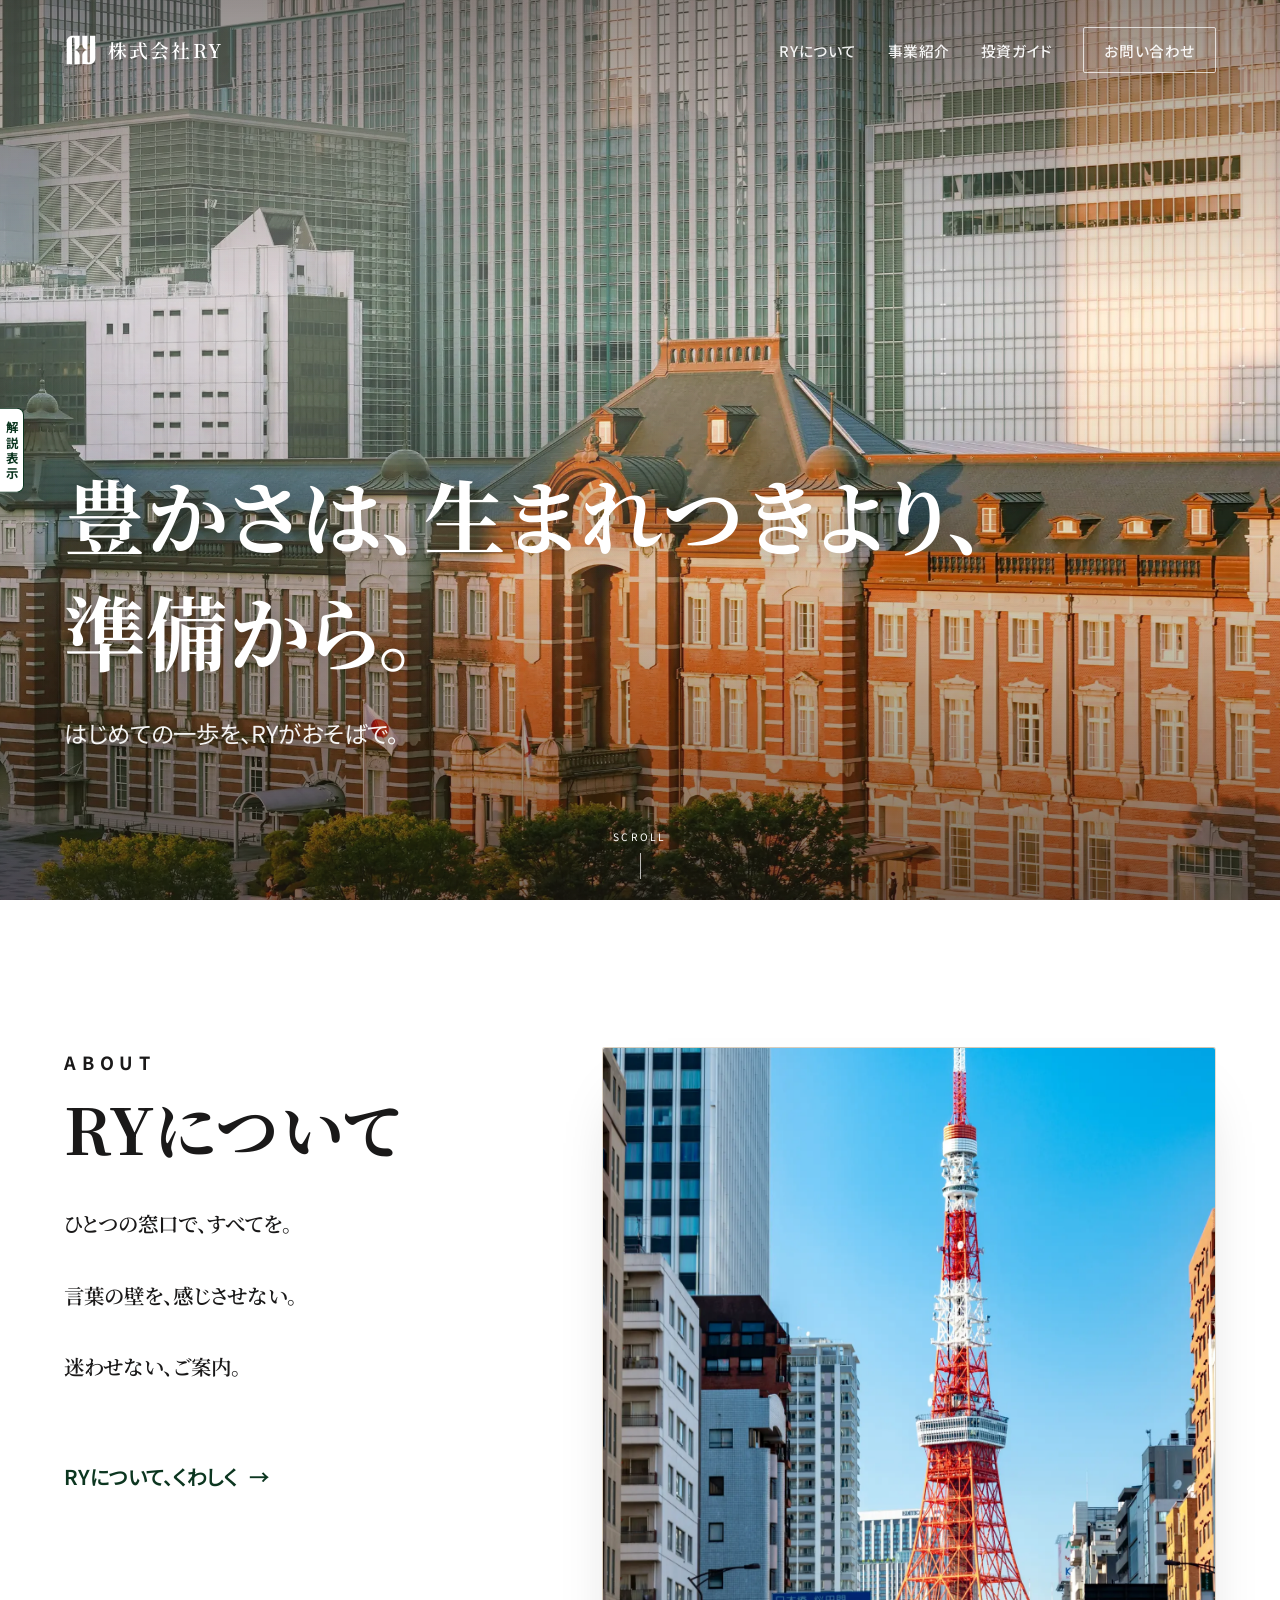
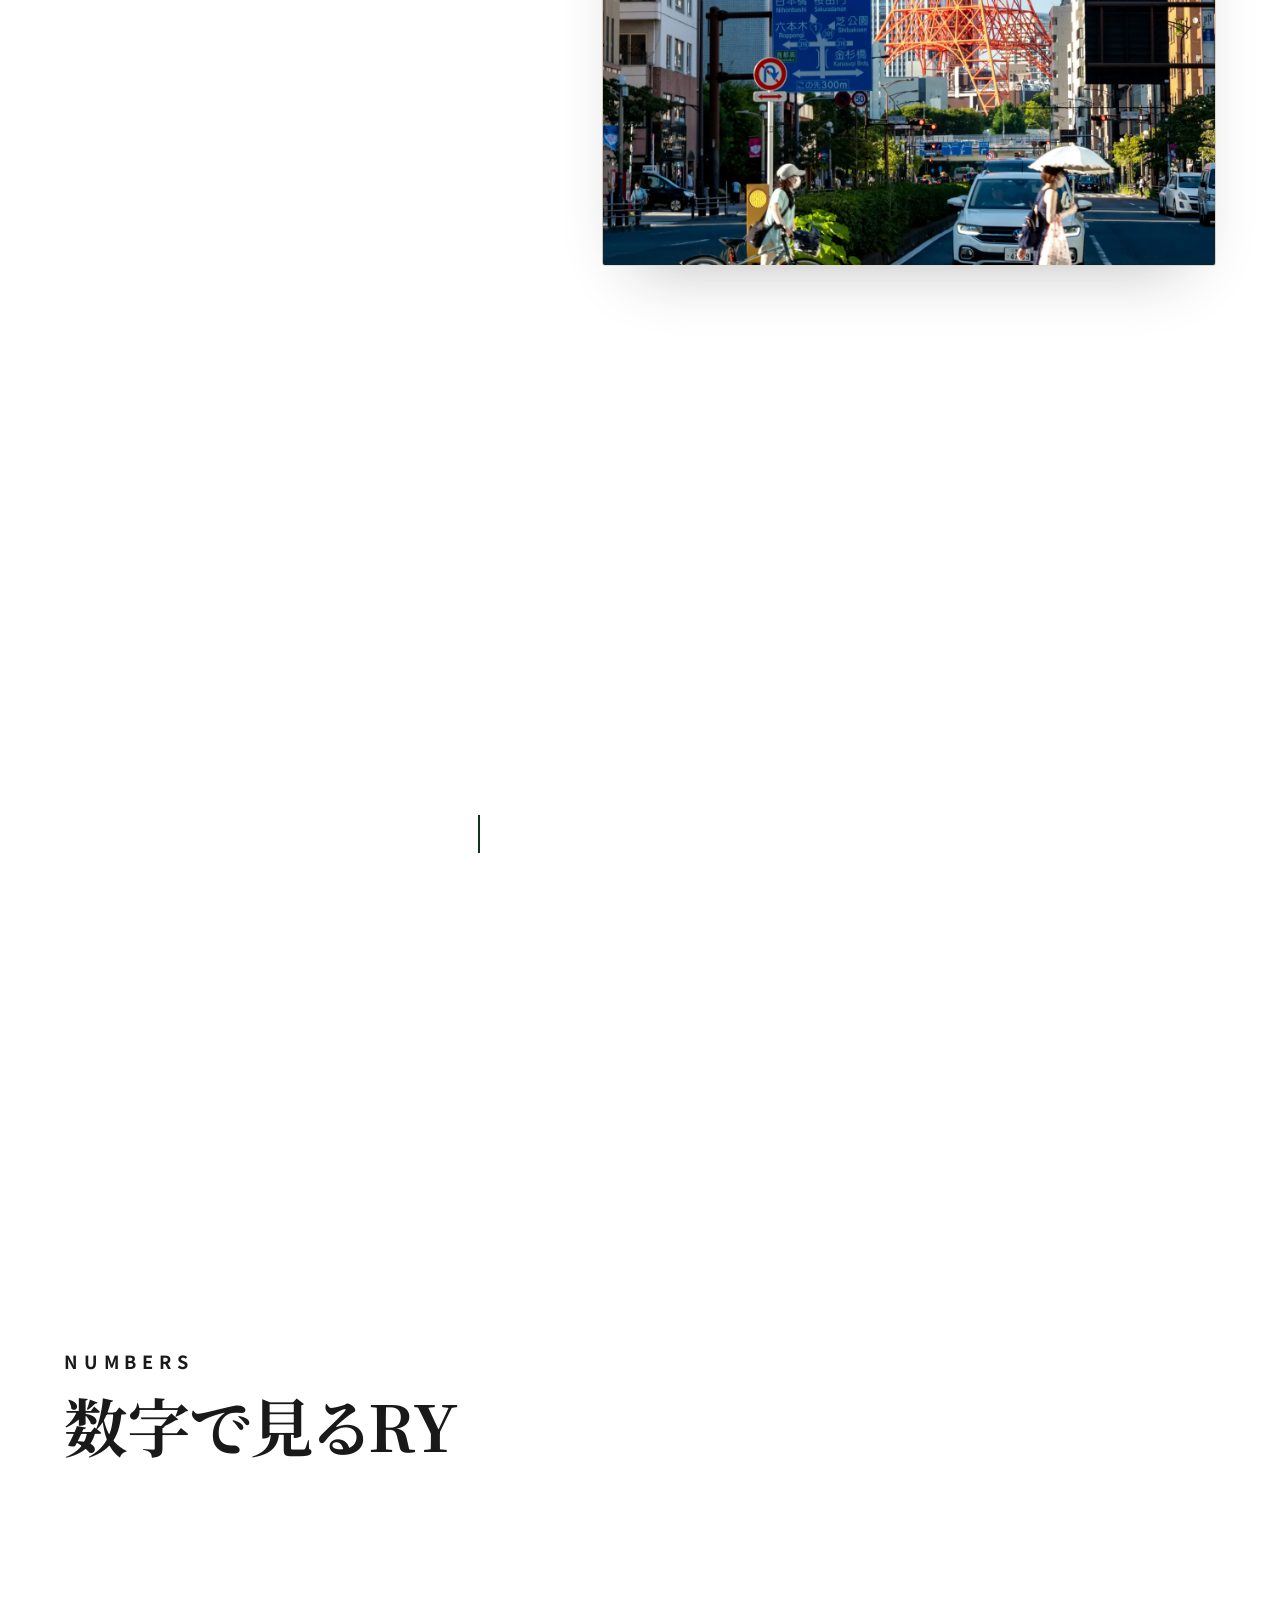
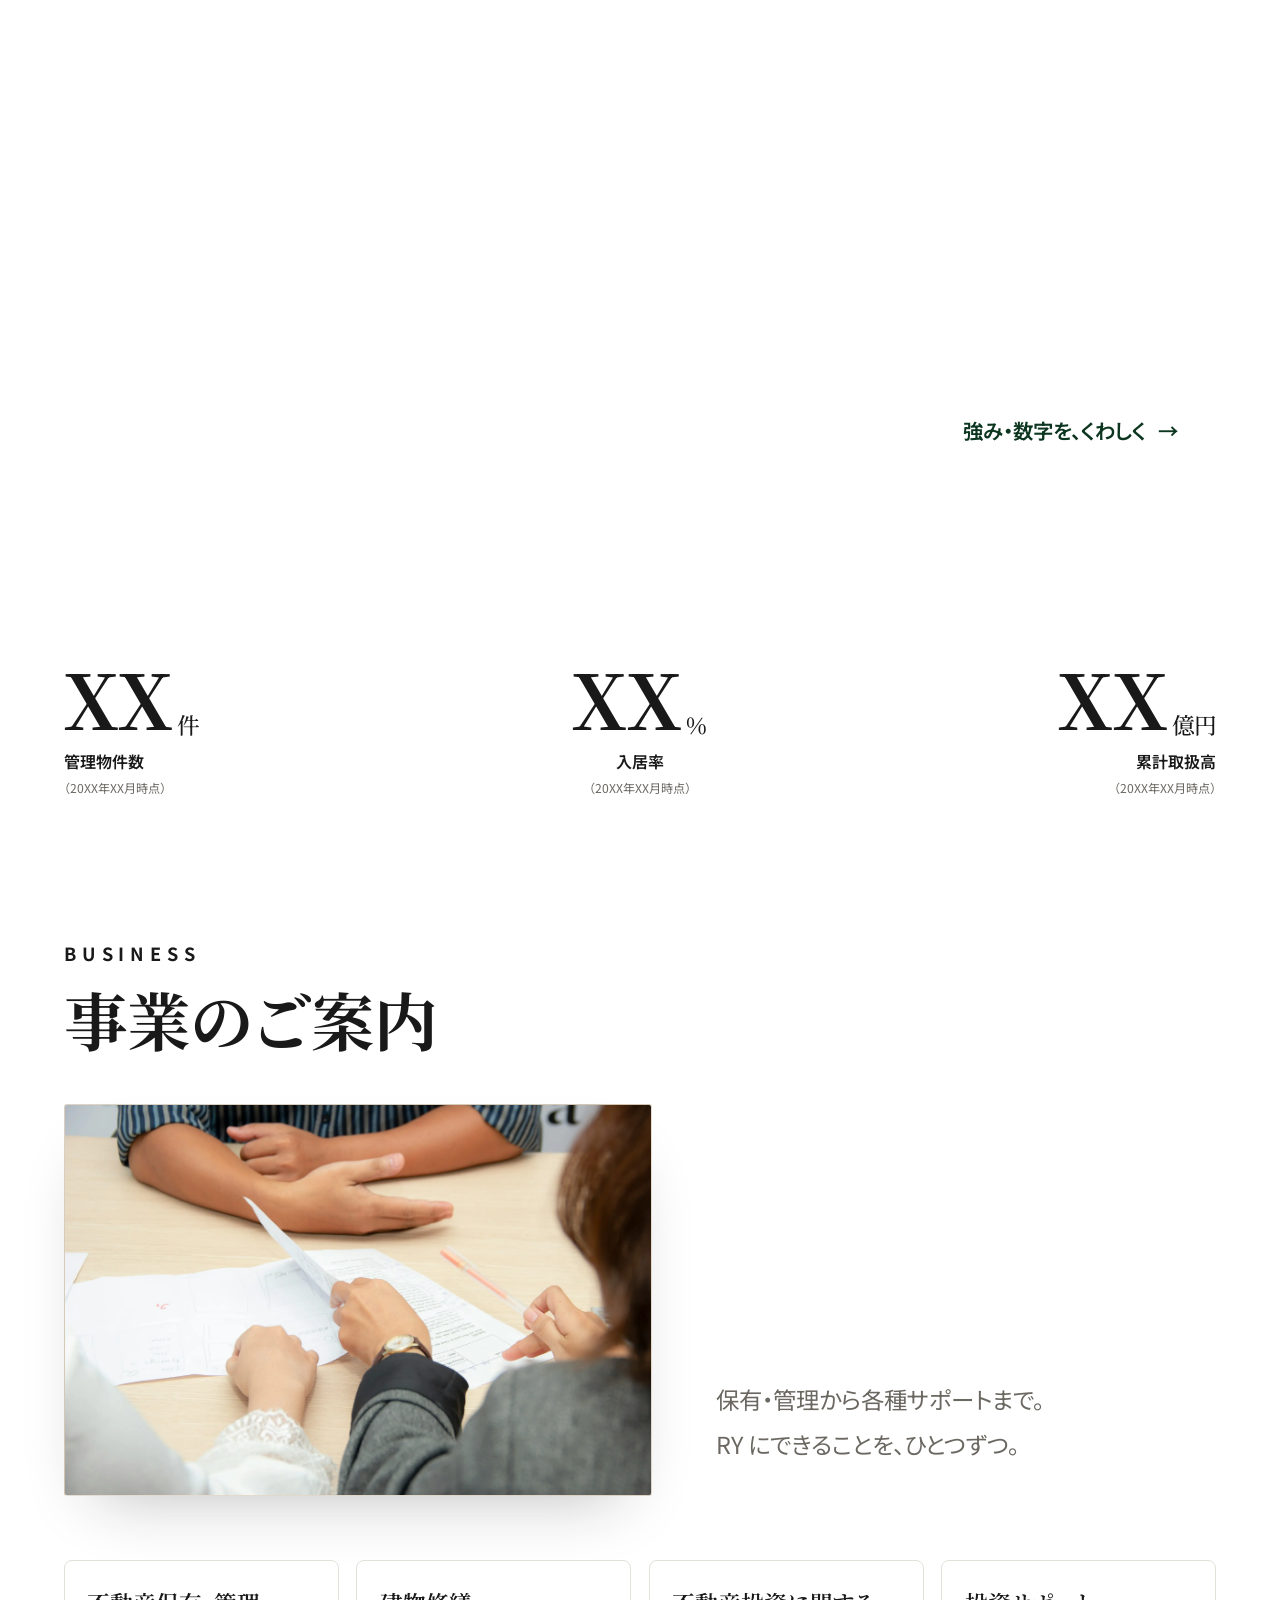
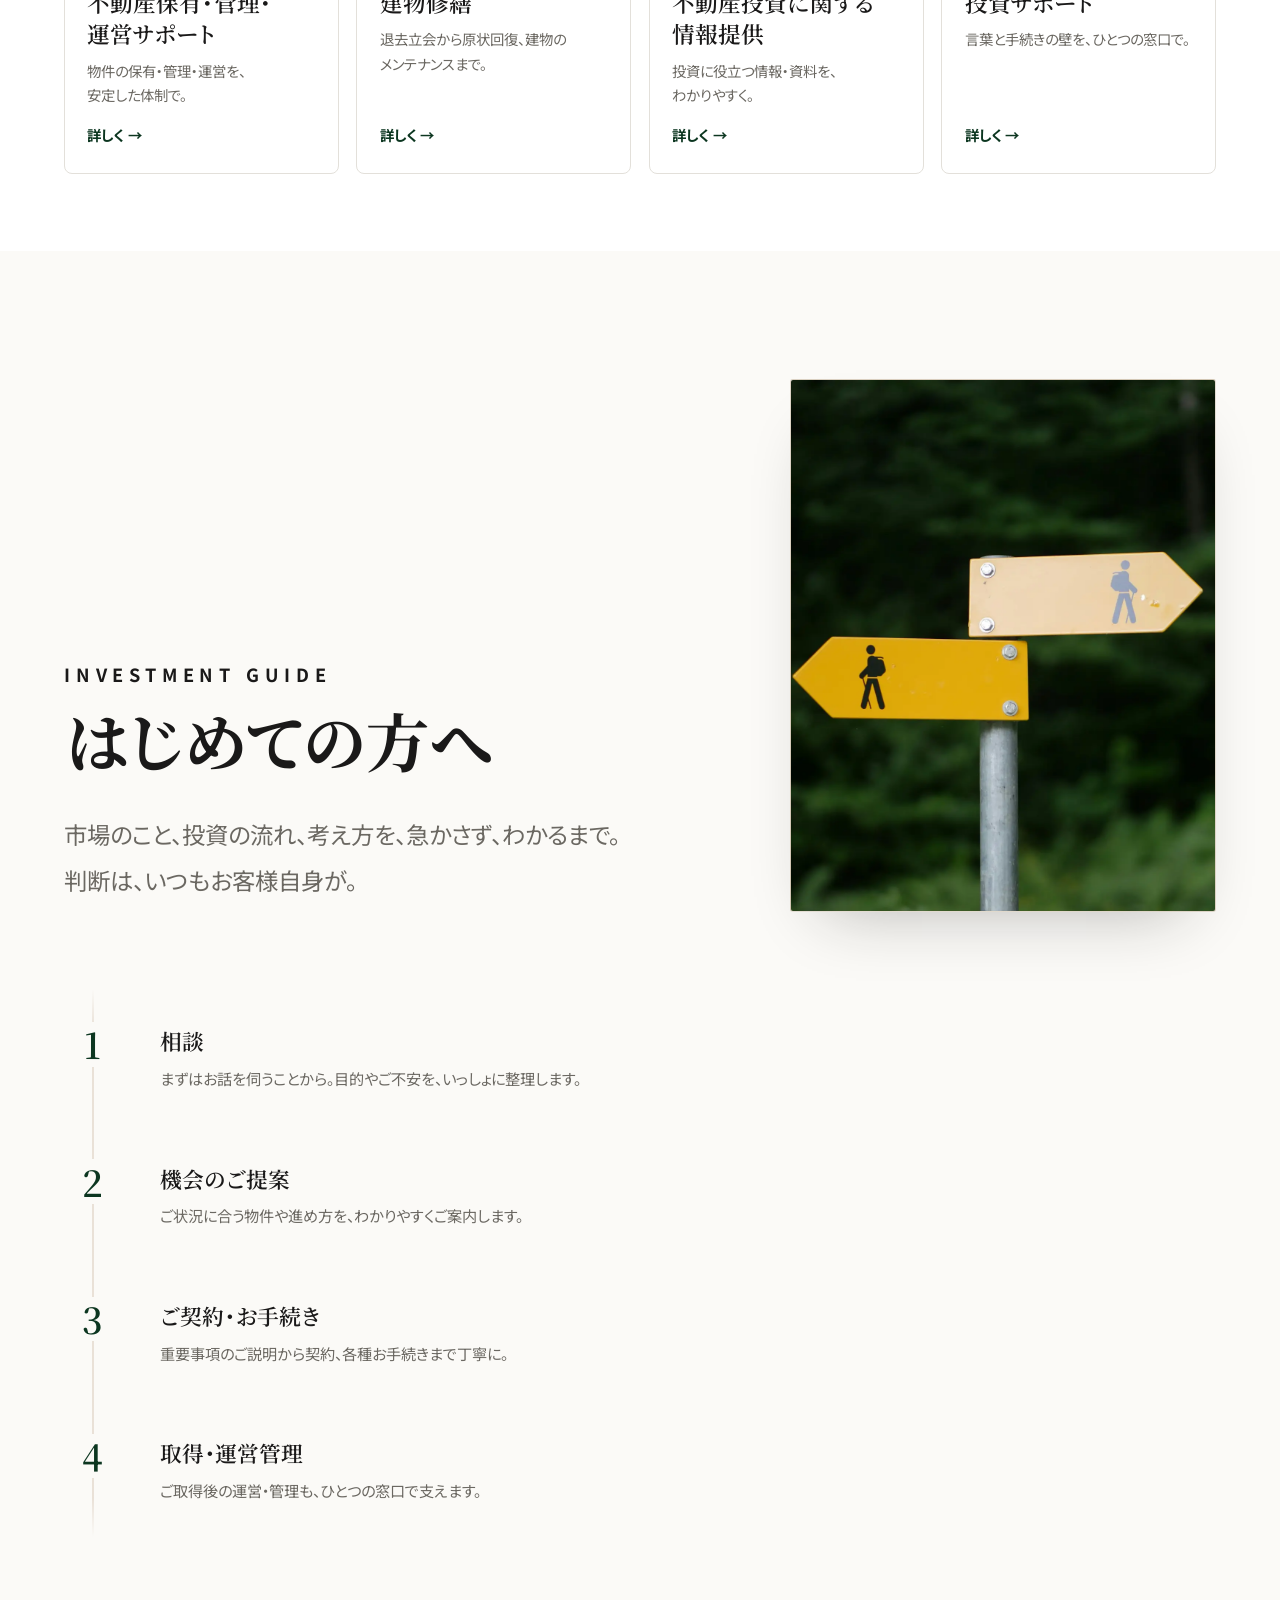
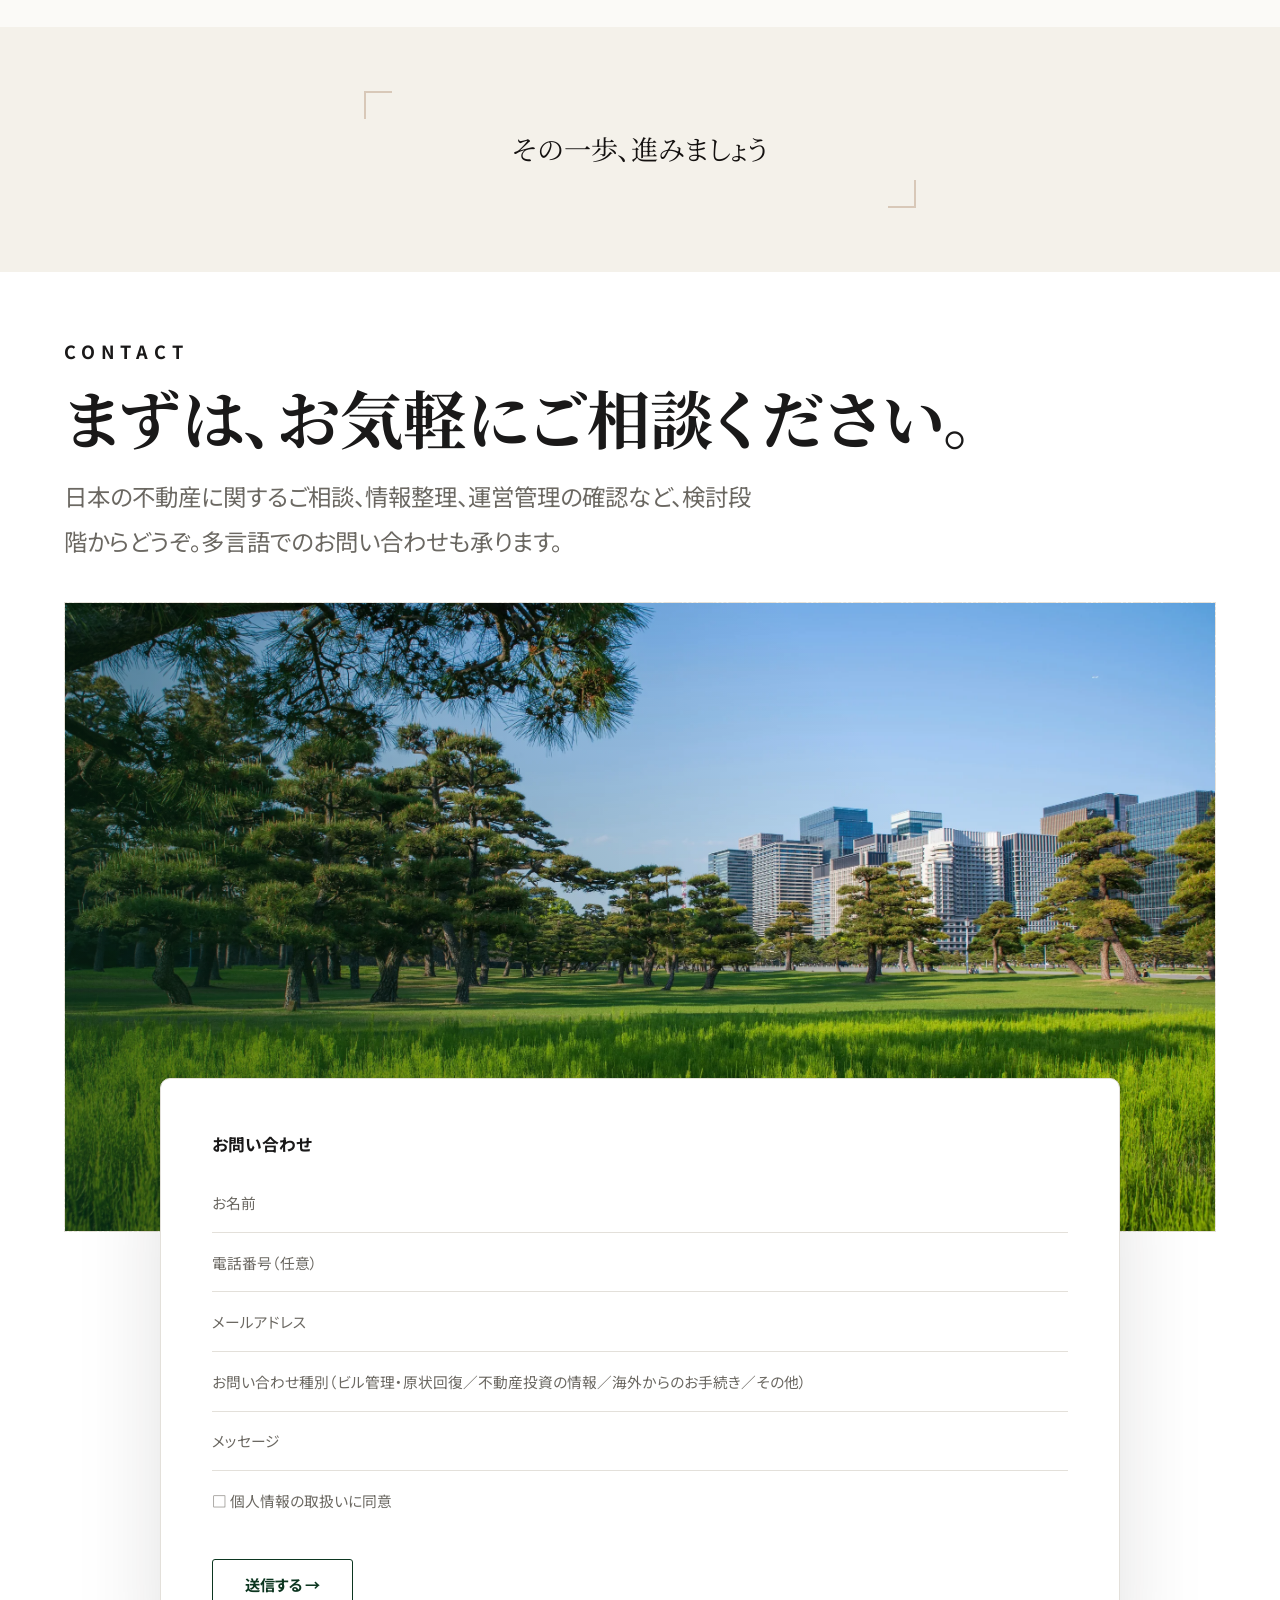
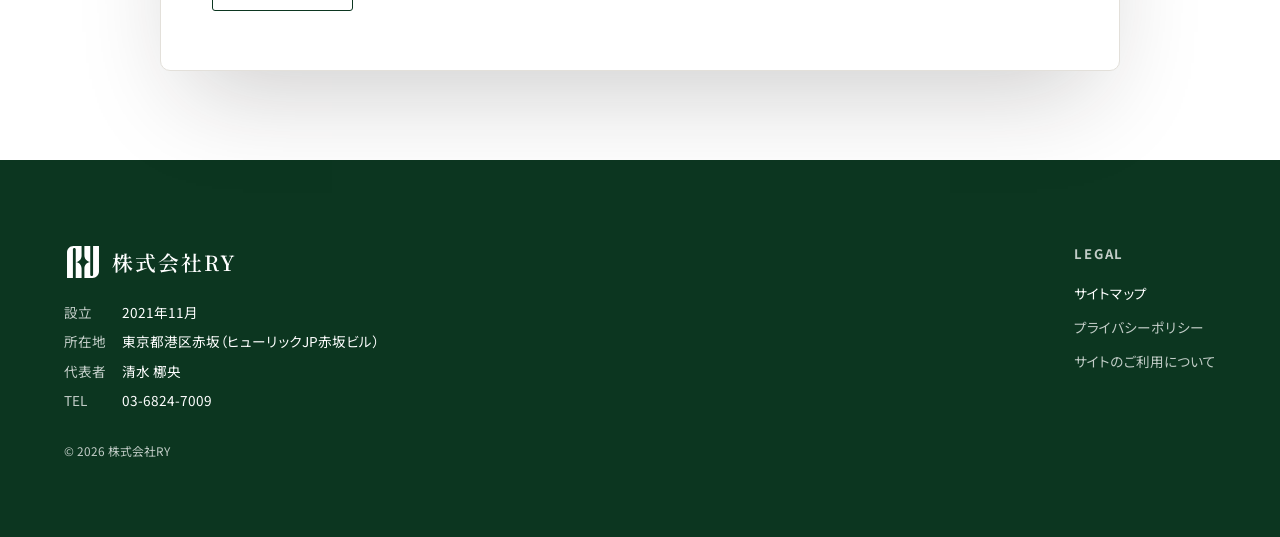
==== commit 61337d9d: "Update mtg_6 website" ====
--- a/index.html
+++ b/index.html
@@ -27,9 +27,8 @@
 /* scrims：上＝NAV 可読性·下＝見出し可読性（暖め·控えめ）*/
 .hero-shade-top{ position:absolute; left:0; right:0; top:0; height:34%; z-index:1; background:linear-gradient(to bottom,rgba(28,16,12,.46),transparent); pointer-events:none; }
 .hero-scrim{ position:absolute; inset:0; z-index:1; background:linear-gradient(180deg,rgba(28,17,17,0) 40%,rgba(28,17,17,.14) 62%,rgba(28,17,17,.6) 100%); pointer-events:none; }
-/* 内容（左下·eyebrow 削除·細罫＋見出し＋lead）*/
+/* 内容（左下·eyebrow 削除·見出し＋lead〔細罫 hero-hr＝260720 PM 指示で削除〕）*/
 .hero-in{ position:relative; z-index:2; width:100%; max-width:var(--max); margin-inline:auto; padding-inline:var(--pad); padding-block:clamp(3rem,9vh,6.2rem); display:flex; flex-direction:column; align-items:flex-start; }
-.hero-hr{ display:block; width:52px; height:2px; background:var(--accent-warm); margin:0 0 1.4rem; }
 .hero-h1{ font-family:var(--serif); font-weight:700; font-size:var(--fs-hero); line-height:1.42; color:#fff; text-shadow:0 2px 30px rgba(0,0,0,.38); margin:0; max-width:16em; line-break:strict; }
 .hero-h1 .ln{ display:block; }
 .hero-lead{ color:rgba(255,255,255,.94); font-size:var(--fs-lead); line-height:1.85; text-shadow:0 1px 16px rgba(0,0,0,.34); margin:1.5rem 0 0; max-width:26em; }
@@ -85,7 +84,8 @@
   .nb[data-kotoba="A"] .overlap{ min-height:0; display:flex; flex-direction:column; }
   .nb[data-kotoba="A"] .kotoba{ position:static; width:100%; min-height:0; padding:clamp(1.8rem,6vw,2.6rem); order:2; }
   .nb[data-kotoba="A"] .kotoba .quote{ margin-left:0; max-width:none; }
-  .nb[data-kotoba="A"] .overlap-img{ position:relative; inset:auto; transform:none; width:100%; height:auto; aspect-ratio:4/3; order:1; margin-bottom:-26px; }
+  .nb[data-kotoba="A"] .overlap-img{ position:relative; inset:auto; transform:none; width:100%; height:auto; order:1; margin-bottom:-26px; }
+  .nb[data-kotoba="A"] .overlap-img .ph{ height:auto; aspect-ratio:4/3; }   /* 260720 PM：SP 裁切修正——旧構造〔外箱 aspect-ratio→.ph height:100%〕は Safari で %高度が不安定＝上端スライス表示。aspect-ratio を .ph（img の直接クリップ容器）へ移設＝%連鎖ゼロの定番型。object-position 50% 75%（既定図の下段保護）は基底規則のまま有効 */
   .nb[data-kotoba="A"] .facts-more{ position:static; order:3; width:100%; margin-top:clamp(1.2rem,4vw,1.8rem); }
 }
 .figs{ display:grid; grid-template-columns:repeat(3,1fr); gap:clamp(1.4rem,3vw,2.6rem); margin-top:clamp(3.5rem,7vw,6rem); padding-top:clamp(1.6rem,3vw,2.4rem); }   /* 点4：数字グリッド上の細線削除 */
@@ -124,7 +124,7 @@
 .contact .panel .submit{ margin-top:1.8rem; display:inline-block; background:var(--brand); color:#fff; font-weight:700; font-size:.95rem; padding:.78rem 2rem; border-radius:3px; }
 
 @media (max-width:880px){ .about-stage{ grid-template-columns:1fr !important; gap:2rem; align-items:start; } .fig .ph{ width:100% !important; max-width:520px; aspect-ratio:3/4 !important; } .fig{ justify-content:flex-start; } }
-@media (max-width:860px){ .overlap-img{ position:relative; left:auto; top:auto; transform:none !important; width:80%; margin:0 0 -34px; } .kotoba{ margin-left:0; margin-right:0; padding-left:clamp(1.6rem,6vw,2.6rem); } .figs{ grid-template-columns:repeat(3,1fr); gap:clamp(.5rem,2.5vw,1rem); margin-top:clamp(1.6rem,6vw,2.6rem); padding-top:0; } .fig2{ align-items:center; text-align:center; } .fig2 .v{ min-height:auto; font-size:clamp(1.6rem,7vw,2.5rem); } .fig2 .v .u{ font-size:.34em; } .fig2 .k{ font-size:clamp(.72rem,3vw,.95rem); margin-top:.4rem; } .fig2 .t{ font-size:clamp(.55rem,2.3vw,.72rem); margin-top:.18rem; line-height:1.3; } }
+@media (max-width:860px){ /* 260720 PM：旧レイアウト残の .overlap-img{width:80%…}・.kotoba{margin…} を削除（v6 A 変体の SP 規則〔上記 860px 块〕と同断点で衝突＝死代码）。以下＝数字グリッドの SP 現行規則のみ */ .figs{ grid-template-columns:repeat(3,1fr); gap:clamp(.5rem,2.5vw,1rem); margin-top:clamp(1.6rem,6vw,2.6rem); padding-top:0; } .fig2{ align-items:center; text-align:center; } .fig2 .v{ min-height:auto; font-size:clamp(1.6rem,7vw,2.5rem); } .fig2 .v .u{ font-size:.34em; } .fig2 .k{ font-size:clamp(.72rem,3vw,.95rem); margin-top:.4rem; } .fig2 .t{ font-size:clamp(.55rem,2.3vw,.72rem); margin-top:.18rem; line-height:1.3; } }
 /* ============================================================
    ===== v6 改修（micro 調整 ＋ Business 融合）=====
    ============================================================ */
@@ -167,6 +167,7 @@
 /* 占位框を object-fit:cover で埋める（朝向は各框に合わせて既定図を選定済）*/
 .hero-ph img{ position:absolute; inset:0; width:100%; height:100%; object-fit:cover; z-index:0; }
 .fig .ph img,.biz-fig .ph img,.ga-fig .ph img,.overlap-img .ph img{ position:absolute; inset:0; width:100%; height:100%; object-fit:cover; }
+.overlap-img .ph img{ object-position:50% 75%; } /* 260717 PM：Numbers 槽·裁切窗下偏（既定図 10_asia-culture＝ほぼ正方形→横框で下段〔机・人・緑〕が切れる対策·槽ローカル旋钮·換図時は要再確認）*/
 .contact .bigimg{ overflow:hidden; } .contact .bigimg img{ position:absolute; inset:0; width:100%; height:100%; object-fit:cover; z-index:0; } .contact .bigimg .ov{ z-index:1; }
 
 /* ---- 開場幕 veil（brand 底·白 #ry-mark + 株式会社RY·accent-warm 線·sub）---- */
@@ -193,10 +194,8 @@
 .contact .panel .submit:hover .a{ transform:translateX(5px); }   /* = about --aw:5px 同値 */
 
 /* ---- hero 入場（veil 退場 → body.entered）+ ken-burns ---- */
-html.jsm .hero-hr{ transform:scaleX(0); transform-origin:left; }
 html.jsm .hero-h1 .ln{ opacity:0; transform:translateY(18px); }
 html.jsm .hero-lead, html.jsm .hero-cue{ opacity:0; transform:translateY(18px); }
-body.entered .hero-hr{ transform:none; transition:transform .8s var(--ease) .1s; }
 body.entered .hero-h1 .ln{ opacity:1; transform:none; transition:opacity .9s var(--ease), transform .9s var(--ease); }
 body.entered .hero-h1 .ln:nth-child(2){ transition-delay:.16s; }
 body.entered .hero-lead{ opacity:1; transform:none; transition:opacity .9s var(--ease) .28s, transform .9s var(--ease) .28s; }
@@ -211,7 +210,7 @@
 @media (prefers-reduced-motion:reduce){
   html.jsm #veil{ transition:none; }
   #veil .v-logo, #veil .v-line, #veil .v-sub{ transition:none !important; }
-  html.jsm .hero-h1 .ln, html.jsm .hero-lead, html.jsm .hero-cue, html.jsm .hero-hr{ opacity:1 !important; transform:none !important; transition:none !important; }
+  html.jsm .hero-h1 .ln, html.jsm .hero-lead, html.jsm .hero-cue{ opacity:1 !important; transform:none !important; transition:none !important; }
   .hero-cue::after{ animation:none; }   /* reduce：SCROLL 線 loop 停止（260608_C 同方針）*/
   html.jsm #img-hero{ animation:none; transform:none; }   /* reduce：拡大せず·静止 scale 1 */
   .hero-ph{ transform:none !important; }
@@ -222,9 +221,9 @@
   .numbers-real .kotoba, .numbers-real .kotoba .quote, .numbers-real .overlap-img{ will-change:transform, opacity; }
 }
 /* ===== 多言語 hello 板块（C重叠·about-network より移植·About「言葉の壁を」の証明位·解説 on/off·既定 on）===== */
-.mlang{ padding-block:clamp(4rem,8vw,7rem); }
+.mlang{ padding-block:0; }   /* 260720 PM：転換演出に「専属一屏の空舞台」——余白は下記 stage の 100svh が担う（多くも少なくもなく丁度一画面・上下の隣接情報が出画） */
 body[data-mlang="off"] .mlang{ display:none; }
-.mlang-stage{ display:grid; place-items:center; min-height:clamp(280px,40vw,450px); text-align:center; }
+.mlang-stage{ display:grid; place-items:center; min-height:100vh; min-height:100svh; text-align:center; }   /* 旧 min-height:clamp(280px,40vw,450px)→一屏。svh＝URL バー変動対策・旧環境は 100vh fallback */
 .mlang-stage > *{ grid-area:1/1; }
 /* 打字机の一文（墨＝テーマ色 var(--brand)·吸収式に淡出）*/
 .mlang-type{ margin:0; max-width:24em; font-family:'Noto Serif JP',serif; font-weight:600; font-size:clamp(1.55rem,3.7vw,2.5rem); line-height:1.55; color:var(--brand); transition:opacity .6s ease-in, transform .6s ease-in, filter .6s ease-in; }
@@ -302,14 +301,13 @@
 
   <!-- 内容：260608_C 蒸馏（eyebrow 削除·細罫＋見出し＋lead）-->
   <div class="hero-in">
-    <span class="hero-hr"></span>
     <h1 class="hero-h1"><span class="ln">豊かさは、生まれつきより、</span><span class="ln">準備から。</span></h1>
     <p class="hero-lead">はじめての一歩を、RYがおそばで。</p>
   </div>
 
   <div class="hero-cue" aria-hidden="true">SCROLL</div>
 </section>
-<div class="wrap"><p class="asy-note" style="margin:.55rem 0 0"><b>01 HERO 峰·全面ブリード</b>：260608_C 蒸馏（細罫＋見出し＋中央 SCROLL）·<b>白 NAV を hero に融合</b>（実 logo[#ry-mark]＋株式会社RY·白枠 お問い合わせ CTA）·eyebrow 削除·V2 廃止。<b>静止のみ</b>——開場演出·parallax(≤10px)·NAV 下滑半透明化は後段の<b>動効パス</b>。画像＝自然光・暖の placeholder（実画像差替）。<span class="arr">⚠</span> catchcopy 選定／合规＝content・structure 領域。姿勢は homepage から会社概要へ移設・catch とは解耦済。</p></div>
+<div class="wrap"><p class="asy-note" style="margin:.55rem 0 0"><b>01 HERO 峰·全面ブリード</b>：260608_C 蒸馏（見出し＋中央 SCROLL〔細罫＝260720 PM 指示で削除〕）·<b>白 NAV を hero に融合</b>（実 logo[#ry-mark]＋株式会社RY·白枠 お問い合わせ CTA）·eyebrow 削除·V2 廃止。<b>静止のみ</b>——開場演出·parallax(≤10px)·NAV 下滑半透明化は後段の<b>動効パス</b>。画像＝自然光・暖の placeholder（実画像差替）。<span class="arr">⚠</span> catchcopy 選定／合规＝content・structure 領域。姿勢は homepage から会社概要へ移設・catch とは解耦済。</p></div>
 
 <!-- 02 About 谷寄り（吸収·全保真）-->
 <section class="about"><div class="wrap">
@@ -596,7 +594,8 @@
 })();
 </script>
 <script>
-/* 多言語 hello 板块：打字机の一文（墨＝brand）→吸収式淡出→family 変体 hello 交叠·JS 毎回ランダム色洗牌·解説 on/off·reduced-motion 兜底 */
+/* 多言語 hello 板块：打字机の一文（墨＝brand）→吸収式淡出→family 変体 hello 交叠·JS 毎回ランダム色洗牌·解説 on/off·reduced-motion 兜底
+   260720 PM：到場開始へ改修——待機＝点滅光標のみ（B案）／舞台＝専属一屏（stage 100svh）／触発＝到着式（舞台占有≥85%＋到着後 0.8s 光標のみ）／節奏＝90ms/字。後続シーケンス（吸収→hello 交叠）不変。正本＝Recipes §30.6（sync 時更新） */
 (function(){
   var host=document.querySelector('.mlang-hello'); if(!host) return;
   var phrase=document.querySelector('.mlang-type');
@@ -620,9 +619,9 @@
     ord.forEach(function(ch,idx){ timers.push(setTimeout(function(){ ch.classList.add('on'); },110+idx*90)); });
   }
   function typePhrase(done){ if(!phrase){ done(); return; }
-    var chs=split(phrase), cur=document.createElement('span'); cur.className='tw-cursor blink';
-    if(phrase.firstChild) phrase.insertBefore(cur, phrase.firstChild);
-    var i=0; (function step(){ if(i>=chs.length){ timers.push(setTimeout(function(){ cur.classList.remove('blink'); cur.style.opacity='0'; done(); },240)); return; } chs[i].classList.add('on'); chs[i].after(cur); i++; timers.push(setTimeout(step,48)); })();
+    var chs=split(phrase), cur=idleCur||(idleCur=document.createElement('span')); cur.className='tw-cursor blink'; cur.style.opacity='';
+    phrase.insertBefore(cur, phrase.firstChild);   /* 待機光標をそのまま起用（再生時は先頭へ戻す・insertBefore＝既存 node は移動） */
+    var i=0; (function step(){ if(i>=chs.length){ timers.push(setTimeout(function(){ cur.classList.remove('blink'); cur.style.opacity='0'; done(); },240)); return; } chs[i].classList.add('on'); chs[i].after(cur); i++; timers.push(setTimeout(step,90)); })();   /* 260720 PM：節奏 48→90ms/字（9字 0.43s→0.81s・議論済） */
   }
   function playFull(){ clr(); resetChars(); paintHello();
     if(phrase){ phrase.style.display=''; phrase.style.transition='none'; phrase.classList.remove('absorb'); void phrase.offsetWidth; phrase.style.transition=''; }
@@ -631,9 +630,11 @@
   function playHelloOnly(){ clr(); resetChars(); paintHello(); if(phrase) phrase.style.display='none'; overlap(); }
   var seen=false;
   function trig(){ if(document.body.dataset.mlang==='off') return; if(reduce) playHelloOnly(); else playFull(); }
-  if(phrase) split(phrase); Array.prototype.forEach.call(host.querySelectorAll('.cw'),function(cw){ split(cw); }); /* 打字机句＋hello の生文字を先に隠す＝重なり/ちらつき防止 */
-  var target=document.querySelector('.mlang-stage')||host;
-  if('IntersectionObserver' in window){ var io=new IntersectionObserver(function(en){ en.forEach(function(e){ if(e.isIntersecting && !seen){ seen=true; trig(); io.disconnect(); } }); },{threshold:.25}); io.observe(target); }
+  var idleCur=null;
+  if(phrase){ split(phrase); idleCur=document.createElement('span'); idleCur.className='tw-cursor blink'; phrase.insertBefore(idleCur, phrase.firstChild); }   /* 260720 PM：待機態＝点滅光標のみ（B案・「予告」）。reduce 時は既存 CSS .mlang-type{display:none} で自動非表示 */
+  Array.prototype.forEach.call(host.querySelectorAll('.cw'),function(cw){ split(cw); }); /* 打字机句＋hello の生文字を先に隠す＝重なり/ちらつき防止 */
+  var target=document.querySelector('.mlang-stage')||host;   /* 260720 PM-3：観察＝舞台全体に戻す（判定を「線越え」から「到着」へ書換のため） */
+  if('IntersectionObserver' in window){ var io=new IntersectionObserver(function(en){ en.forEach(function(e){ if(e.isIntersecting && e.intersectionRatio>=0.85 && !seen){ seen=true; io.disconnect(); if(reduce){ trig(); } else { timers.push(setTimeout(trig,800)); } } }); },{threshold:[0.85]}); io.observe(target); }   /* 260720 PM-3：発火条件＝「舞台が視野の85%以上を占有」＝隣接セクションが出画し目前が空白になった時点（スクロール途中の線越えでは発火しない）。到着後も 0.8s（点滅約1.5周期）は光標のみ→それから打字。reduce＝即時静的表示 */
   else { seen=true; trig(); }
   if(window.RY&&RY.group){ RY.group('.dm-panel [data-mlang]', function(b){ document.body.dataset.mlang=b.dataset.mlang; if(b.dataset.mlang==='on'){ seen=true; trig(); } }); }
 })();
--- a/assets/shared.css
+++ b/assets/shared.css
@@ -253,7 +253,7 @@
 .rel a:hover .a{ transform:translateX(4px); }
 /* 淡出線 divider ＋ 偏移輪郭線框 ＝ 全站単一 L2 组件（07-15 統一·旧 .chp::after / .nw-div / .nw-*-ph::after を集約）*/
 .ry-divider{ width:min(50%,540px); height:1px; margin-inline:auto; background:linear-gradient(90deg, transparent, rgba(var(--brand-rgb),.32) 28%, rgba(var(--brand-rgb),.32) 72%, transparent); }
-body[data-line="none"] .ry-divider{ display:none; }
+/* body[data-line] 区切り切替機構＝260720 strip（淡出線 確定・about-strengths）——規則撤去 */
 .ry-frame{ position:relative; z-index:0; }
 .ry-frame img{ display:block; width:100%; aspect-ratio:4/3; object-fit:cover; }
 .ry-frame::after{ content:""; position:absolute; inset:0; border:3px solid var(--brand); pointer-events:none; z-index:-1; transform:translate(4%,-4%); }
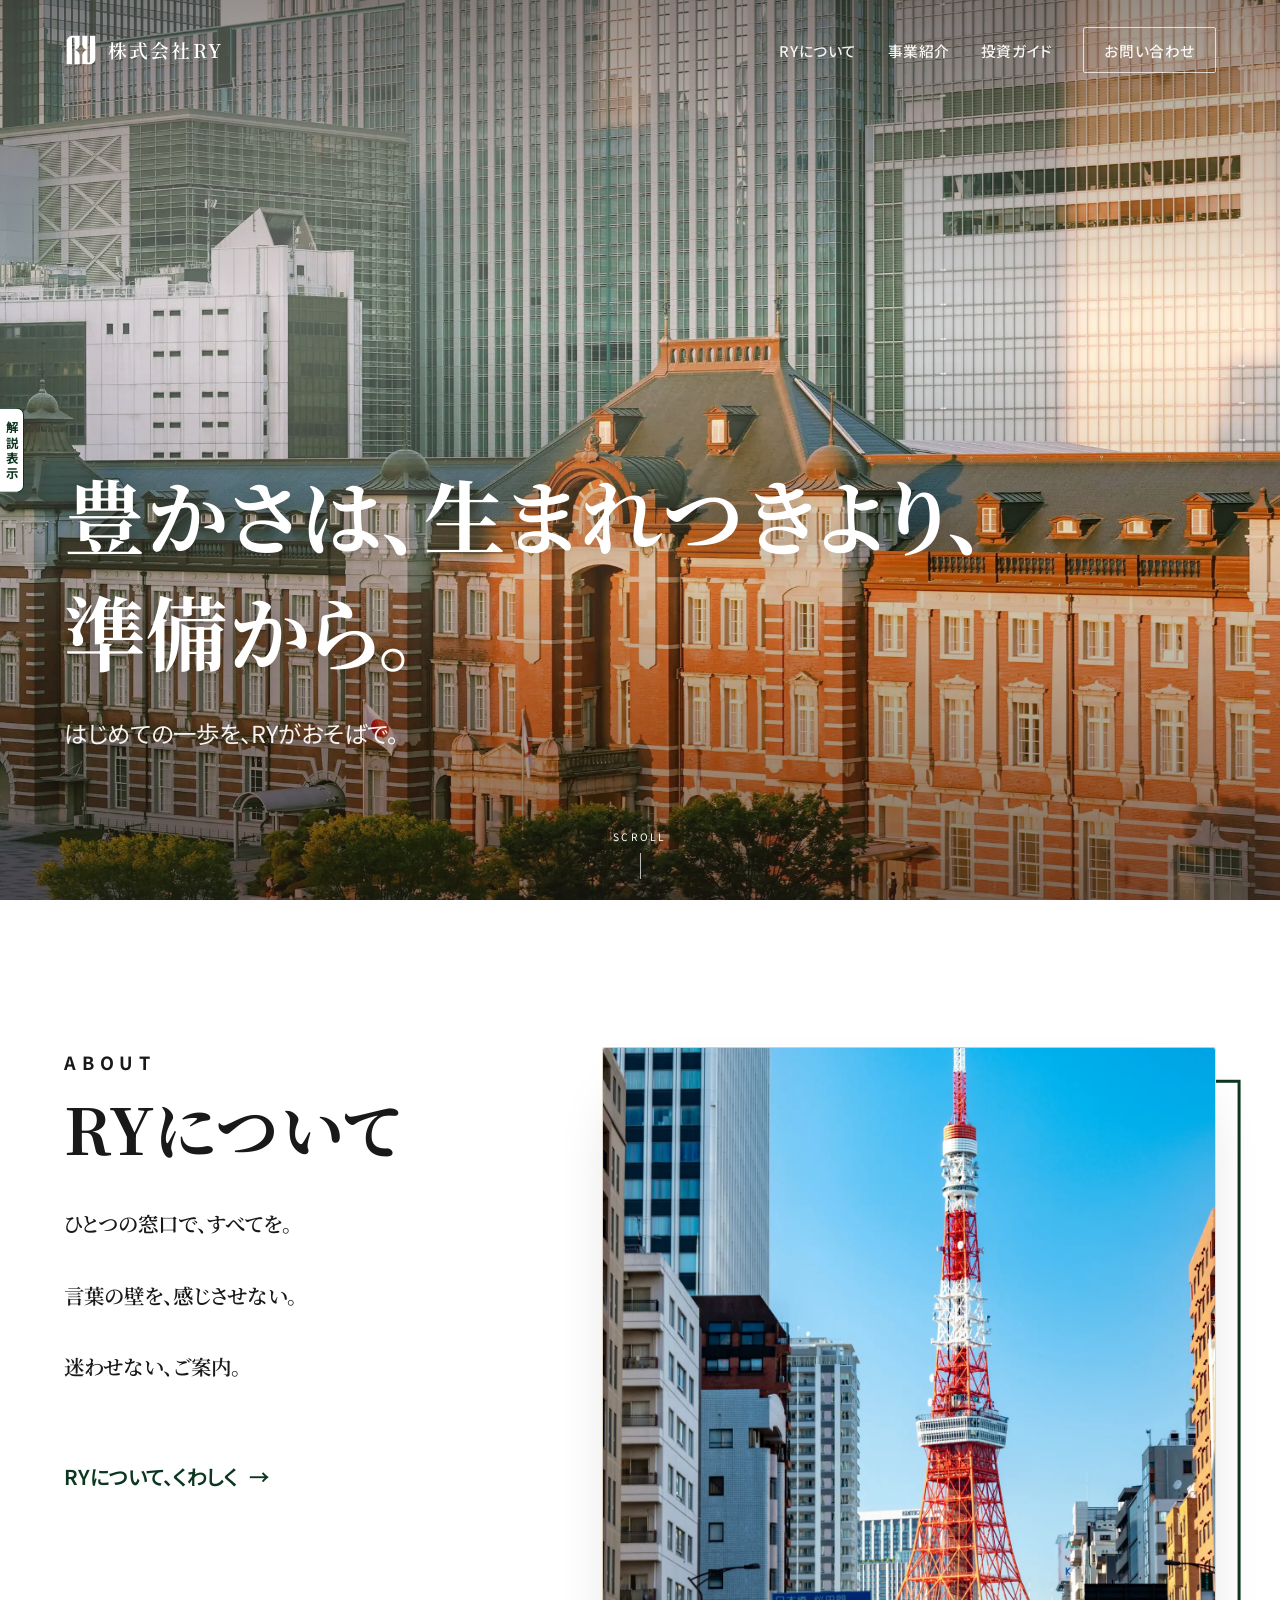
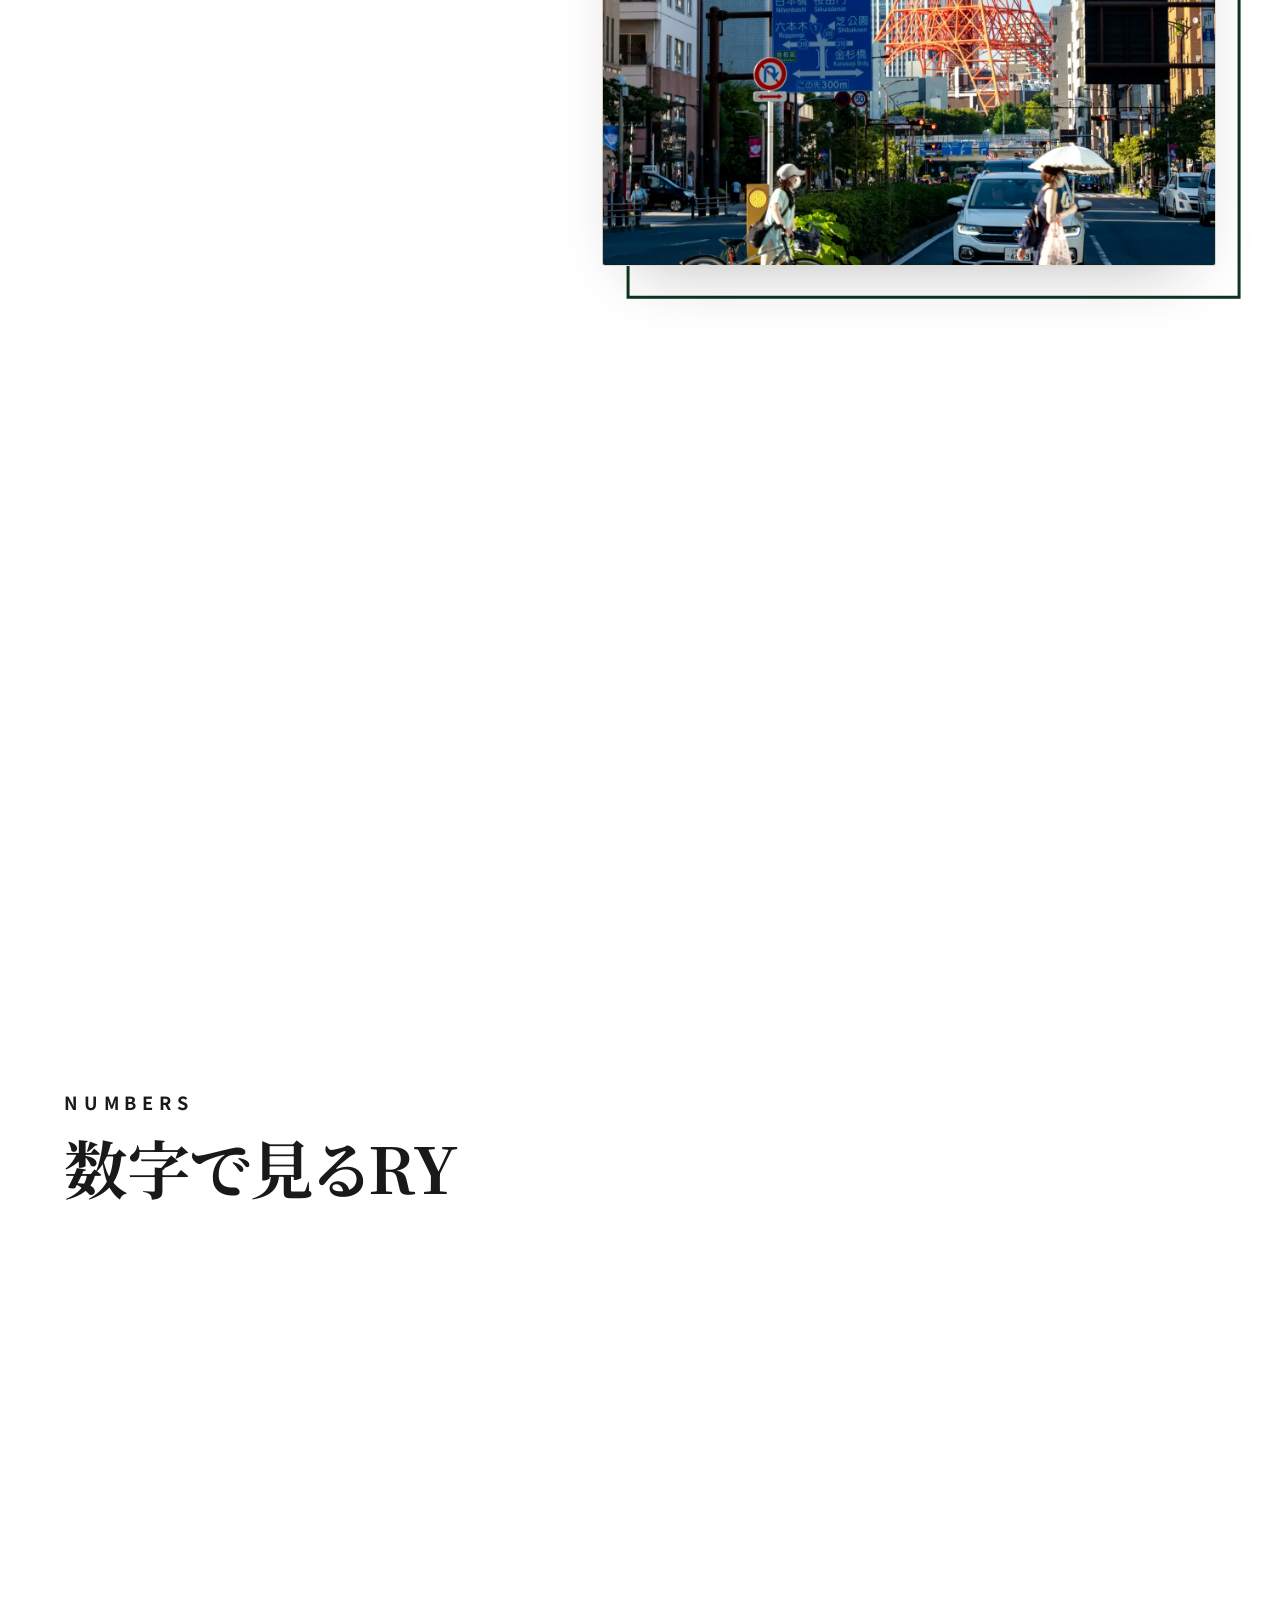
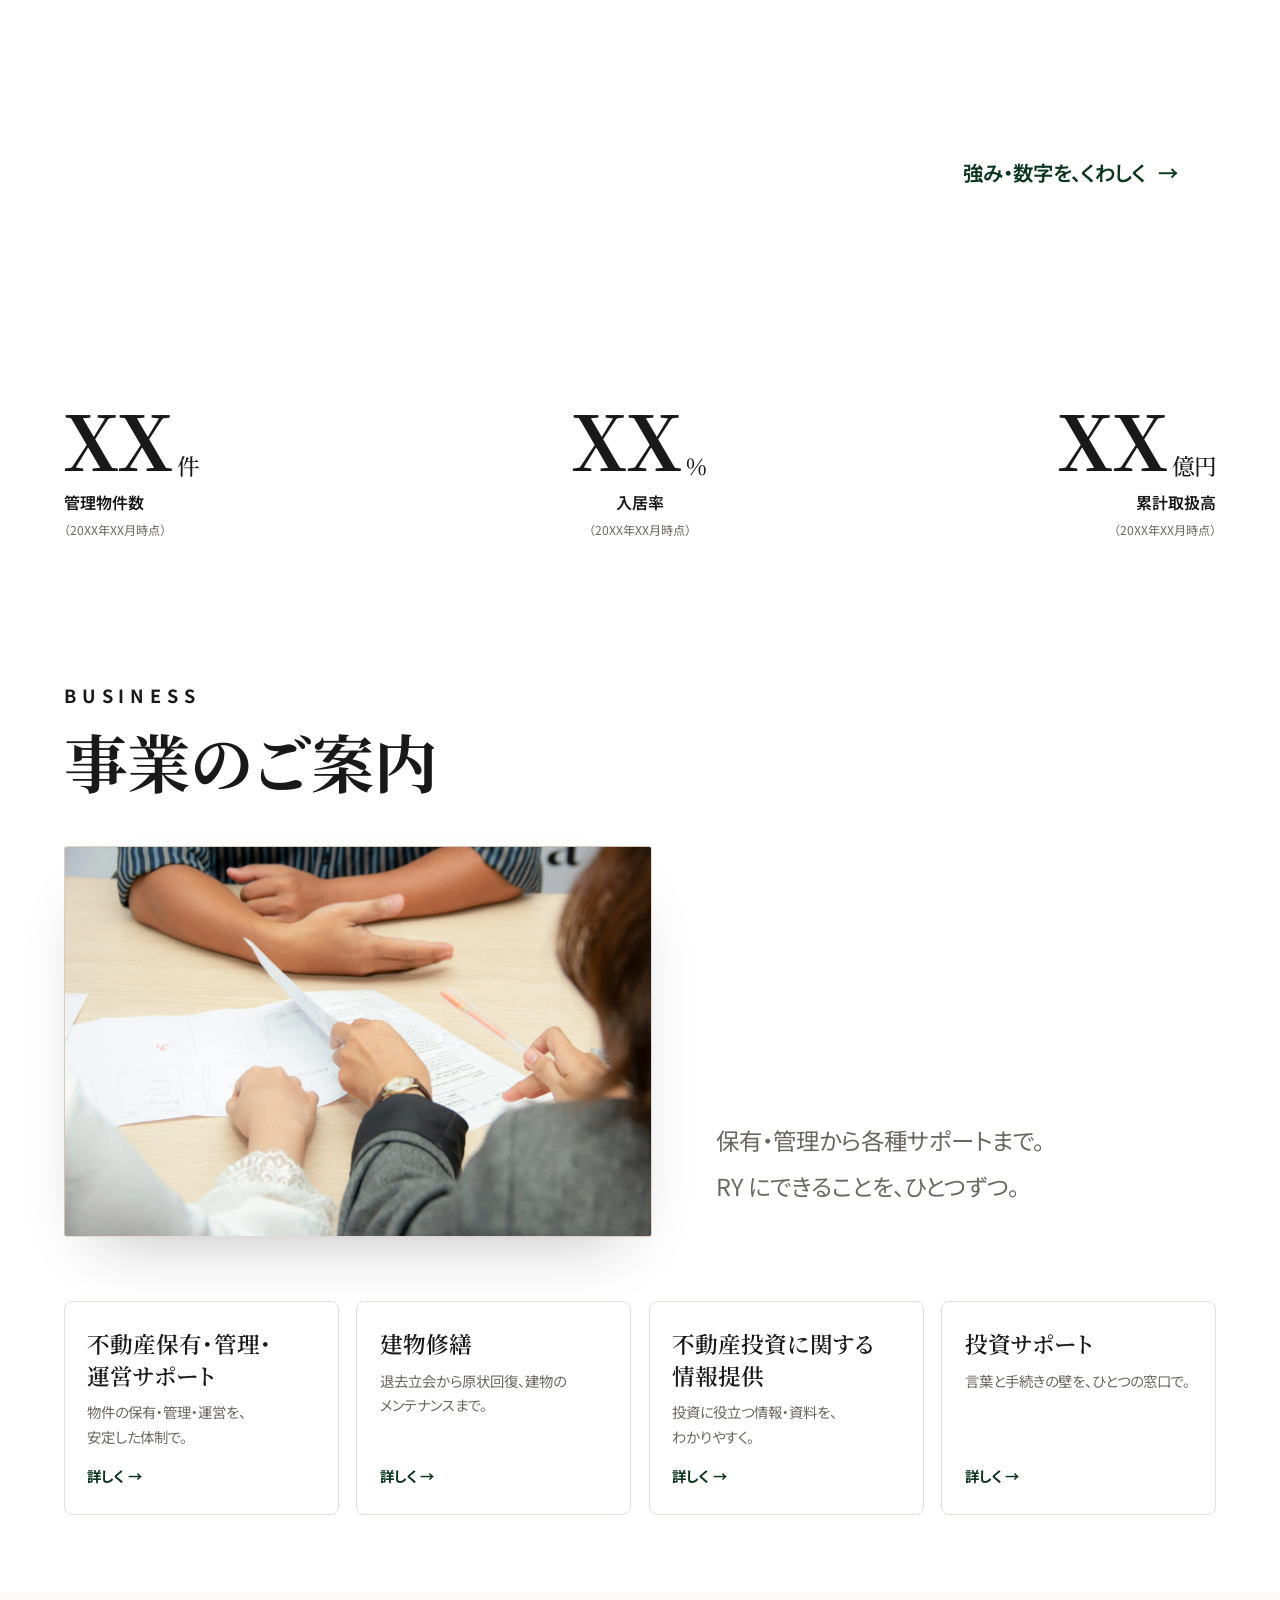
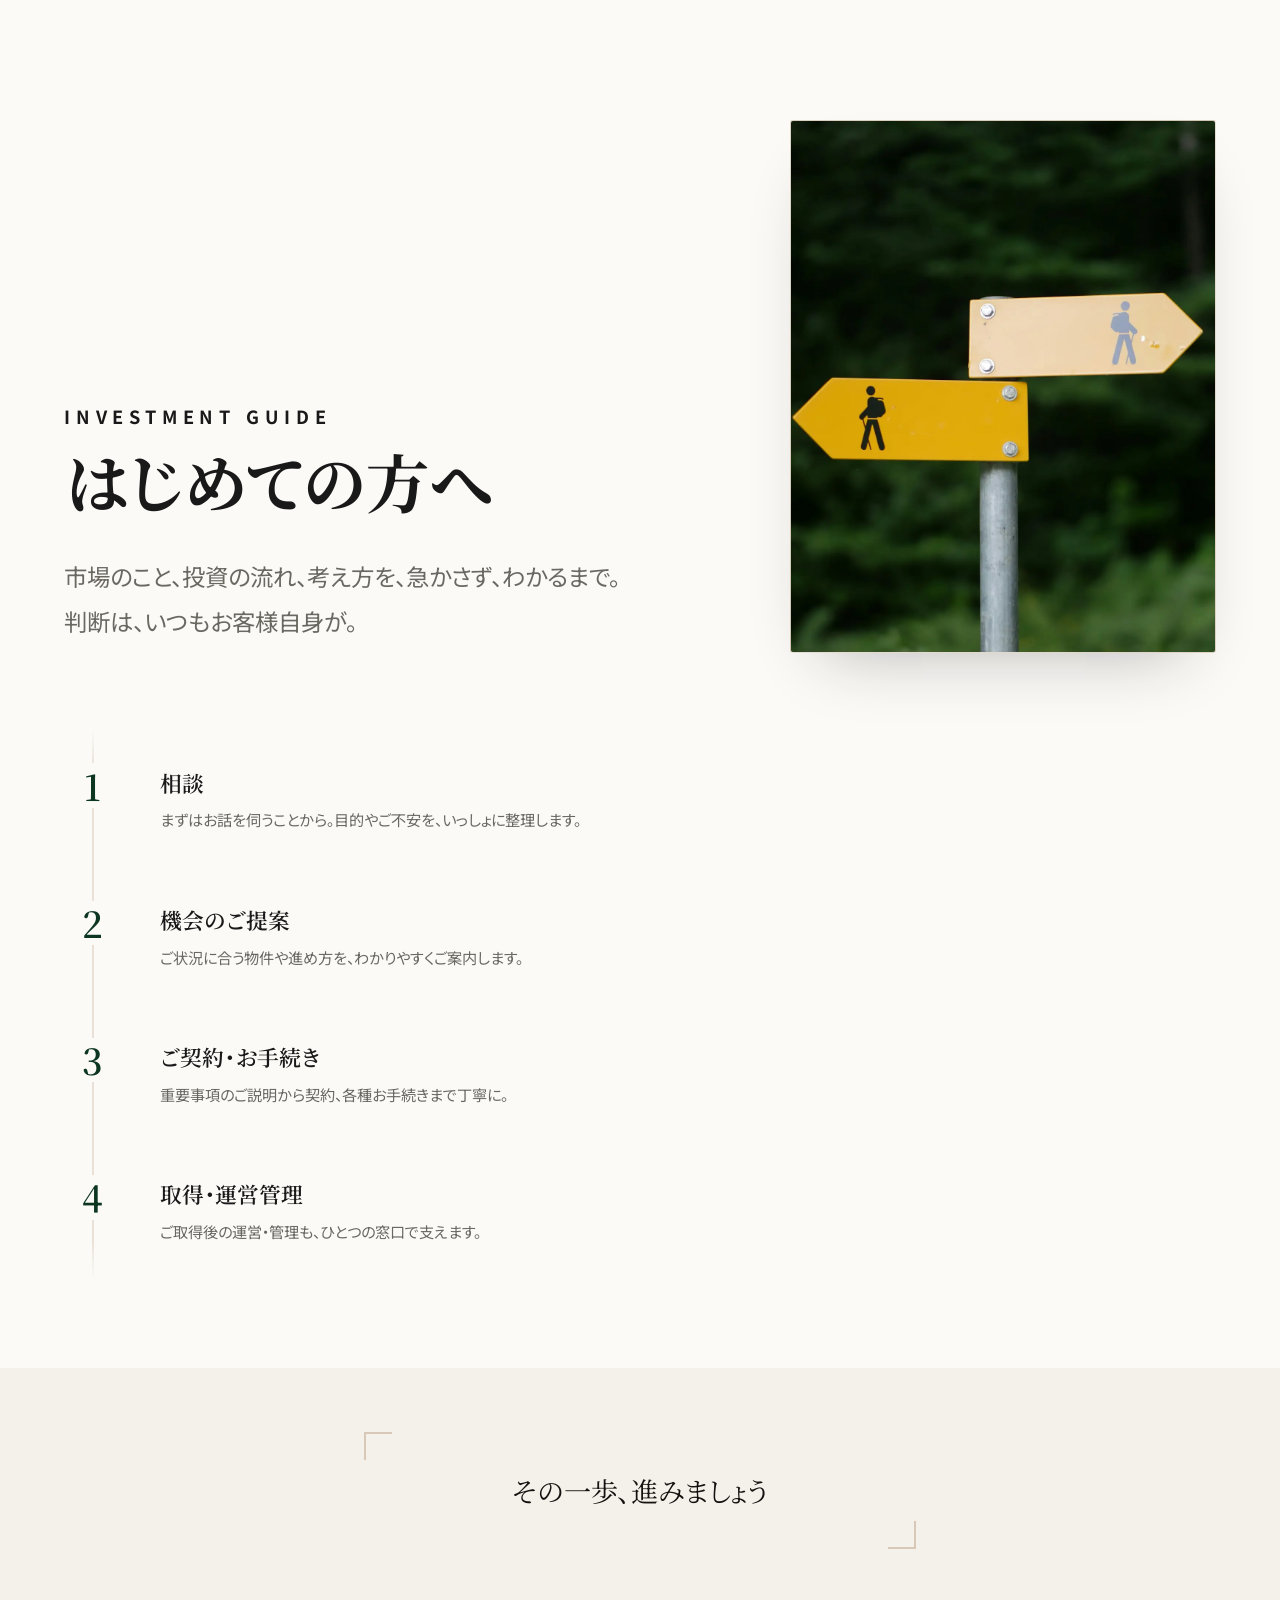
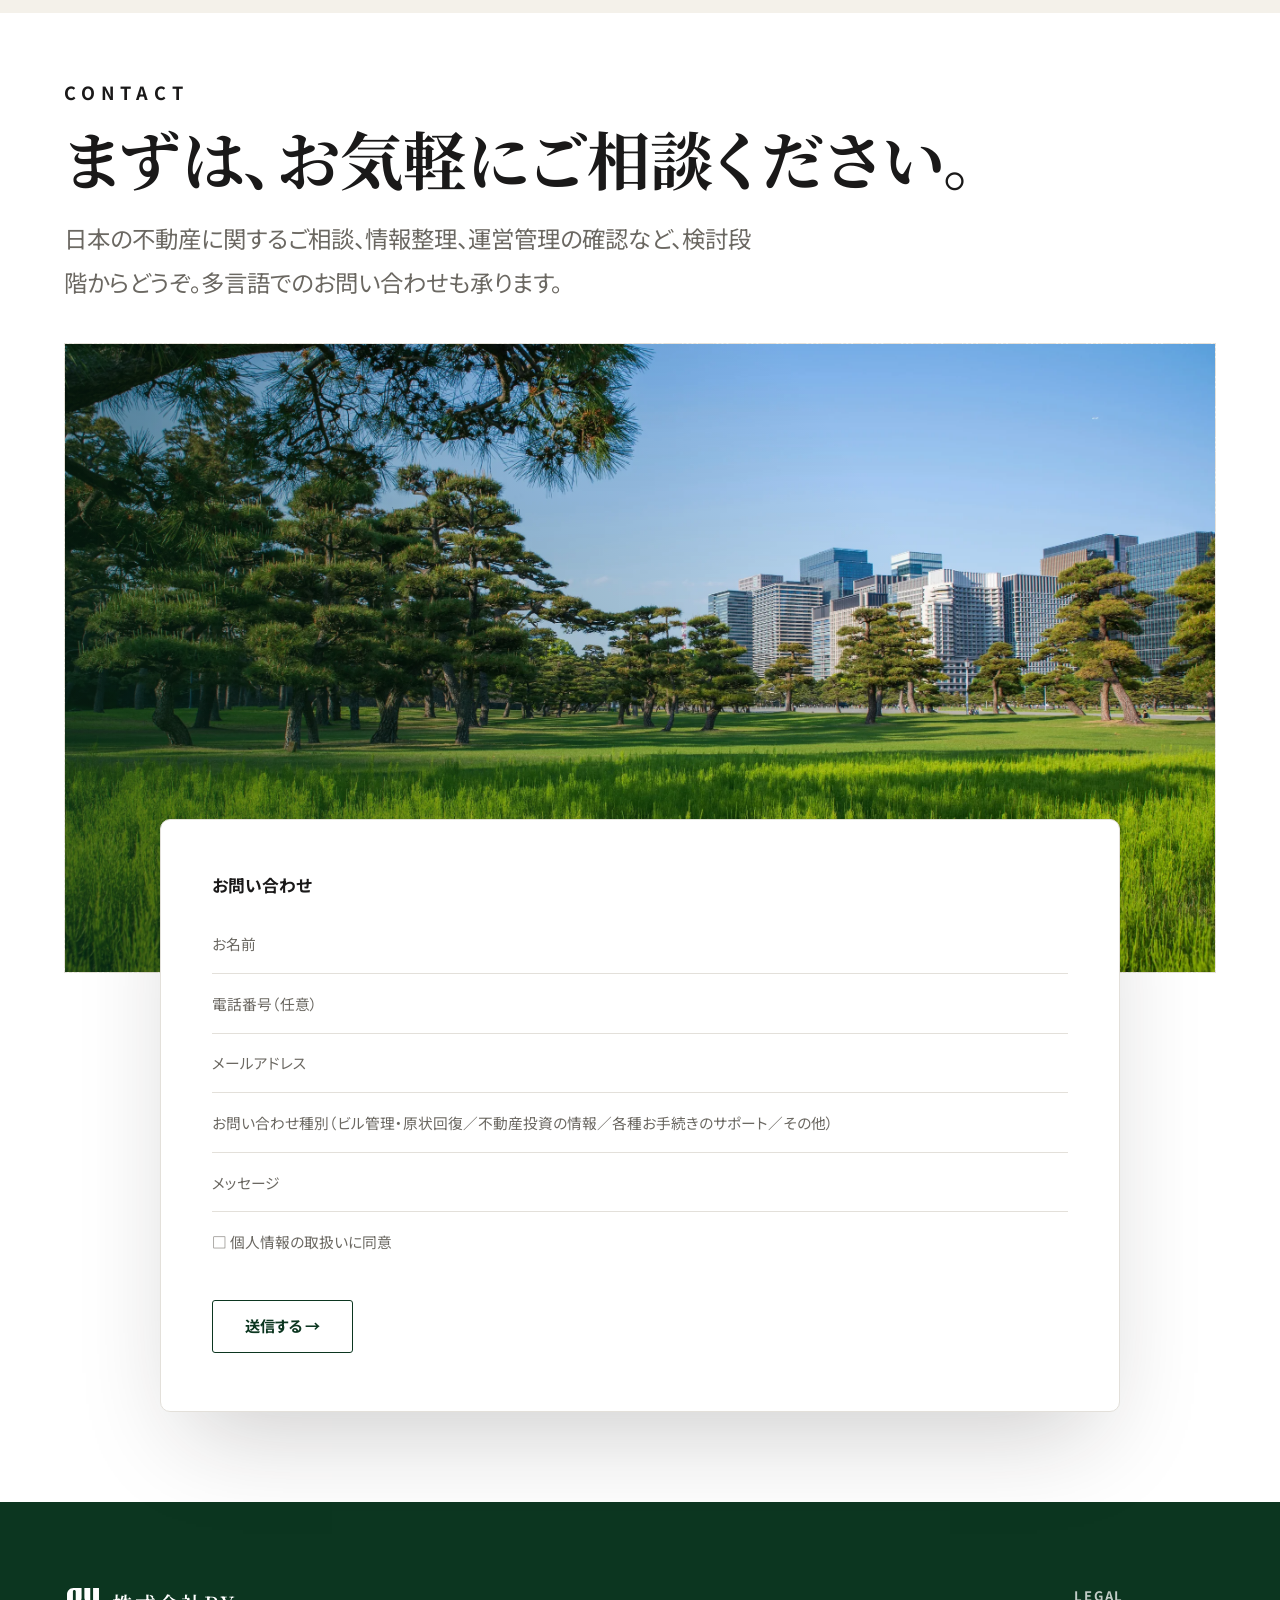
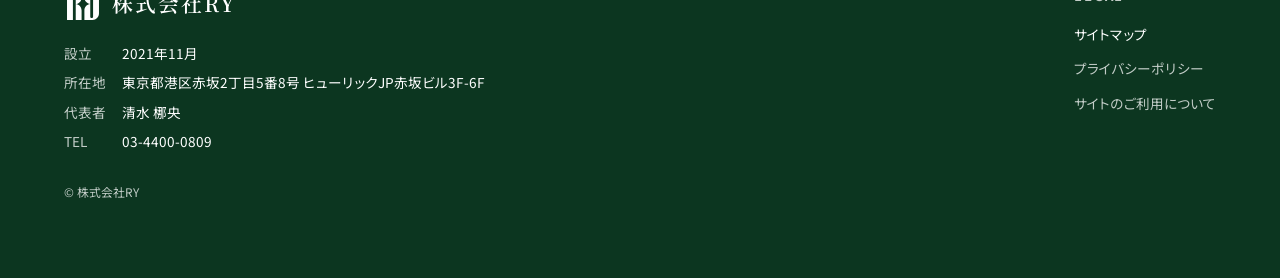
==== commit 67291811: "Update mtg_6 website" ====
--- a/index.html
+++ b/index.html
@@ -5,7 +5,7 @@
 <meta name="viewport" content="width=device-width, initial-scale=1">
 <title>株式会社RY ｜ 不動産投資サポート</title>
 <link rel="preconnect" href="https://fonts.googleapis.com"><link rel="preconnect" href="https://fonts.gstatic.com" crossorigin>
-<link href="https://fonts.googleapis.com/css2?family=Noto+Sans+JP:wght@400;500;700&family=Noto+Serif+JP:wght@400;600;700&display=swap" rel="stylesheet">
+<link href="https://fonts.googleapis.com/css2?family=Noto+Sans+JP:wght@400;500;700&family=Noto+Serif+JP:wght@400;600;700&family=Noto+Serif+TC:wght@700&display=swap" rel="stylesheet">
 <!-- ============================================================
   mtg_5 準項目化（step0・2026-07-09）：共通分は assets/ へ分離済
   ・全站 token（色/字/間距/動効値）＝ assets/tokens.css（数値正本＝RY_Design_Tokens.md）
@@ -49,6 +49,7 @@
 .st span{ font-size:.95rem; color:var(--ink2); line-height:1.85; display:block; margin-top:.3rem; max-width:26em; }
 .about-more{ margin-top:clamp(2rem,3.2vw,2.8rem); }
 .fig{ display:flex; }
+.fig.ry-frame img{ aspect-ratio:auto; }   /* 260723：共通 .ry-frame img{aspect-ratio:4/3} を無効化——本図は .ph 側で 3/4 を持ち img は inset:0 の絶対配置 */
 .fig .ph{ position:relative; overflow:hidden; background:linear-gradient(135deg,#F1EADF 0%,#E8DDCD 55%,#DDD0BC 100%); border:1px solid rgba(26,25,25,.06); box-shadow:0 30px 64px -34px rgba(26,25,25,.32); border-radius:3px; }
 .fig .ph::before{ content:""; position:absolute; inset:0; background:radial-gradient(120% 90% at 28% 22%,rgba(255,255,255,.55),transparent 56%); }
 /* ② ミニマル */
@@ -123,7 +124,7 @@
 .contact .panel .row{ border-bottom:1px solid var(--bd); padding:1.05rem 0; font-size:.92rem; color:var(--ink2); } .contact .panel .row:last-of-type{ border-bottom:0; }
 .contact .panel .submit{ margin-top:1.8rem; display:inline-block; background:var(--brand); color:#fff; font-weight:700; font-size:.95rem; padding:.78rem 2rem; border-radius:3px; }
 
-@media (max-width:880px){ .about-stage{ grid-template-columns:1fr !important; gap:2rem; align-items:start; } .fig .ph{ width:100% !important; max-width:520px; aspect-ratio:3/4 !important; } .fig{ justify-content:flex-start; } }
+@media (max-width:880px){ .about-stage{ grid-template-columns:1fr !important; gap:2rem; align-items:start; } .fig .ph{ width:100% !important; max-width:520px; aspect-ratio:3/4 !important; } .fig{ justify-content:flex-start; max-width:520px; } }   /* 260723：.ph の max-width と揃える＝ry-frame（.fig 基準）がずれない */
 @media (max-width:860px){ /* 260720 PM：旧レイアウト残の .overlap-img{width:80%…}・.kotoba{margin…} を削除（v6 A 変体の SP 規則〔上記 860px 块〕と同断点で衝突＝死代码）。以下＝数字グリッドの SP 現行規則のみ */ .figs{ grid-template-columns:repeat(3,1fr); gap:clamp(.5rem,2.5vw,1rem); margin-top:clamp(1.6rem,6vw,2.6rem); padding-top:0; } .fig2{ align-items:center; text-align:center; } .fig2 .v{ min-height:auto; font-size:clamp(1.6rem,7vw,2.5rem); } .fig2 .v .u{ font-size:.34em; } .fig2 .k{ font-size:clamp(.72rem,3vw,.95rem); margin-top:.4rem; } .fig2 .t{ font-size:clamp(.55rem,2.3vw,.72rem); margin-top:.18rem; line-height:1.3; } }
 /* ============================================================
    ===== v6 改修（micro 調整 ＋ Business 融合）=====
@@ -184,7 +185,6 @@
 body.veil-go #veil .v-line{ width:100%; }   /* logo+株式会社RY と同幅（=.v-lock 幅）·響応式で PC/SP とも自動一致 */
 body.veil-go #veil .v-sub{ opacity:1; }
 body.veil-out #veil{ opacity:0; pointer-events:none; }
-body.veil-reset #veil, body.veil-reset #veil *{ transition:none !important; animation:none !important; }  /* 重播：先瞬置初態 */
 
 .contact .panel .submit{ position:relative; z-index:0; overflow:hidden; cursor:pointer; background:transparent; border:1px solid var(--brand); color:var(--brand); transition:color .25s var(--ease); }
 .contact .panel .submit::before{ content:""; position:absolute; inset:0; z-index:-1; background:var(--brand); transform:scaleX(0); transform-origin:left center; transition:transform .38s var(--ease); }
@@ -221,40 +221,37 @@
   .numbers-real .kotoba, .numbers-real .kotoba .quote, .numbers-real .overlap-img{ will-change:transform, opacity; }
 }
 /* ===== 多言語 hello 板块（C重叠·about-network より移植·About「言葉の壁を」の証明位·解説 on/off·既定 on）===== */
-.mlang{ padding-block:0; }   /* 260720 PM：転換演出に「専属一屏の空舞台」——余白は下記 stage の 100svh が担う（多くも少なくもなく丁度一画面・上下の隣接情報が出画） */
+.mlang{ padding-block:0; }   /* 余白は stage の padding が担う（🪦 旧「専属一屏＝stage 100svh」＝打字机用の措置·260722 撤去） */
 body[data-mlang="off"] .mlang{ display:none; }
-.mlang-stage{ display:grid; place-items:center; min-height:100vh; min-height:100svh; text-align:center; }   /* 旧 min-height:clamp(280px,40vw,450px)→一屏。svh＝URL バー変動対策・旧環境は 100vh fallback */
-.mlang-stage > *{ grid-area:1/1; }
-/* 打字机の一文（墨＝テーマ色 var(--brand)·吸収式に淡出）*/
-.mlang-type{ margin:0; max-width:24em; font-family:'Noto Serif JP',serif; font-weight:600; font-size:clamp(1.55rem,3.7vw,2.5rem); line-height:1.55; color:var(--brand); transition:opacity .6s ease-in, transform .6s ease-in, filter .6s ease-in; }
-.mlang-type.absorb{ opacity:0; transform:translateY(7px); filter:blur(2px); }
-.mlang-type .tw-ch{ opacity:0; } .mlang-type .tw-ch.on{ opacity:1; }
-.mlang-type .tw-cursor{ display:inline-block; width:.06em; height:.95em; background:var(--brand); margin:0 .04em; vertical-align:-.1em; }
-.mlang-type .tw-cursor.blink{ animation:mlblink .53s steps(1) infinite; } @keyframes mlblink{ 50%{ opacity:0; } }
+.mlang-stage{ display:grid; place-items:center; padding-block:clamp(3rem,10vh,7rem); text-align:center; }   /* 260722 PM：打字机撤去に伴い「専属一屏（100svh）」解除——舞台高＝内容＋余白。空白過多の解消（旧 100svh は打字机に一画面を与えるための措置だった） */
 /* 交叠 hello：色＝--brand から派生する family 変体（浅/基/深）＋1暖中性·JS が毎回ランダム洗牌·半透明で交叠 */
-.mlang-hello{ display:flex; justify-content:center; }
-.mlang-hello .v-c2{ position:relative; padding:.2em 0; }
-.mlang-hello .cw{ margin:0; font-weight:700; font-size:clamp(3.25rem,8vw,6.25rem); line-height:1; font-family:'Noto Serif JP',serif; opacity:.86; color:var(--brand); }
-.mlang-hello .cw + .cw{ margin-top:-.26em; }
-.mlang-hello .cw:nth-child(1){ margin-left:0; } .mlang-hello .cw:nth-child(2){ margin-left:1.6em; } .mlang-hello .cw:nth-child(3){ margin-left:.5em; } .mlang-hello .cw:nth-child(4){ margin-left:2.4em; }
-/* ★上线 fallback：color-mix 非対応の旧ブラウザ(2023 以前: Chrome<111 / Safari<16.2 / Firefox<113)向けに、下記各 .fam-* の color 行の直前へ burgundy 固定色を一行足す —— fam-light 前:「color:rgba(166,74,98,1);」/ fam-deep 前:「color:rgba(52,0,17,1);」（fam-base は var(--brand) のまま）。※固定色ゆえ palette 切替では変化せず"表示できる"保証のみ。preview 段階では不要。 */
-.mlang-hello .cw.fam-light{ color:color-mix(in srgb, var(--brand), #fff 40%); }
-.mlang-hello .cw.fam-base{ color:var(--brand); }
-.mlang-hello .cw.fam-deep{ color:color-mix(in srgb, var(--brand), #000 24%); }
-.mlang-hello .cw.fam-neut{ color:#7a6454; }
-.mlang-hello .fk{ font-family:'Noto Serif KR','Noto Serif JP',serif; } .mlang-hello .fc{ font-family:'Noto Serif SC','Noto Serif JP',serif; }
-.mlang-hello .tw-ch{ opacity:0; transform:translate(var(--dx,0),var(--dy,0)); transition:opacity .55s ease, transform .6s cubic-bezier(.22,.61,.36,1); }
-.mlang-hello .tw-ch.on{ opacity:1; transform:none; }
-@media(max-width:600px){ .mlang-hello .cw{ font-size:clamp(2.5rem,12vw,4rem); } .mlang-hello .cw:nth-child(2){ margin-left:1em; } .mlang-hello .cw:nth-child(4){ margin-left:1.5em; } .mlang-type{ font-size:clamp(1.35rem,5.5vw,1.85rem); } .mlang-stage{ min-height:clamp(250px,62vw,370px); } }
-@media(prefers-reduced-motion:reduce){ .mlang-hello .tw-ch,.mlang-type .tw-ch{ opacity:1!important; transform:none!important; transition:none!important; } .mlang-type{ display:none; } .mlang-type .tw-cursor{ display:none!important; } }
+.mlang-hello{ display:flex; justify-content:center; width:100%; }   /* 260722：wrap 幅いっぱいに伸ばす＝散布の余白源（旧＝max-content で縮んでいた）*/
+.mlang-hello .v-c2{ position:relative; padding:.2em 0; width:100%; }
+.mlang-hello .cw{ margin:0; position:relative; width:max-content; max-width:100%; font-weight:700; font-size:clamp(2.28rem,min(12.6vw,18.2vh),9.8rem); line-height:1; font-family:'Noto Serif JP',serif; color:var(--brand);
+  transform:translate3d(0,calc(var(--in,0px) + var(--px,0px)),0);
+  transition:opacity .55s ease, transform .62s cubic-bezier(.22,.61,.36,1); }   /* 大きさ/色/不透明度/重ね順＝JS の深度層。--in＝出場·--px＝スクロール視差の 2 変数合成（互いに上書きしない）。🪦 抜き文字＝260722 PM 撤去 */
+.jsm .mlang-hello .cw{ opacity:0; }   /* 初態＝JS 有効時のみ隠す（JS 無効なら静的表示） */
+.mlang-hello .cw.settled{ transition:opacity .55s ease; }   /* 出場完了後は transform の transition を外す＝視差が遅れず追従（残すとゴム感が出る） */
+.mlang-hello .cw + .cw{ margin-top:-.34em; }   /* 260722 PM：字面の実重なり＝(値−0.12)em。-.14em では実質 0.02em＝重なり消失だったため -.34em（実重なり 0.22em）へ */
+/* 横位置＝JS 実測（layoutHello）：語ごとの余白（舞台幅 − 語幅）内でランダム＝はみ出し不可。旧 nth-child 固定オフセット＝260722 撤去 */
+/* 5 変体＝Tokens の --hello-*（✅ 260722 PM 方案 B·装飾層例外·適用は本ブロックのみ）。
+   260722：color-mix を廃し Tokens 定値へ＝旧ブラウザ fallback（Chrome<111/Safari<16.2/Firefox<113）の必要も消滅 */
+.mlang-hello .cw.fam-pine{   color:var(--hello-pine); }
+.mlang-hello .cw.fam-forest{ color:var(--hello-forest); }
+.mlang-hello .cw.fam-moss{   color:var(--hello-moss); }
+.mlang-hello .cw.fam-olive{  color:var(--hello-olive); }
+.mlang-hello .cw.fam-neut{   color:var(--hello-neut); }
+.mlang-hello .fk{ font-family:'Noto Serif KR','Noto Serif JP',serif; } .mlang-hello .fc{ font-family:'Noto Serif SC','Noto Serif JP',serif; } .mlang-hello .ft{ font-family:'Noto Serif TC','Noto Serif SC','Noto Serif JP',serif; }
+@media(max-width:600px){ .mlang-hello .cw{ font-size:clamp(1.75rem,9.1vw,3.15rem); } }
+@media(prefers-reduced-motion:reduce){ .mlang-hello .cw{ transition:none!important; transform:none!important; } }
 </style>
 <script>document.documentElement.classList.add('jsm');</script>
 </head>
-<body data-dir="min" data-imgsize="1" data-cardfx="draw" data-gaimg="1" data-facts="data" data-palette="deep" data-mlang="on">
-
-<!-- 頁固有：解説モードの中身（shared.js が共通壳へ展開。palette 組＝共通側単一ソース、RY:PALETTE マーカー位置に注入）-->
+<body data-dir="min" data-imgsize="1" data-cardfx="draw" data-gaimg="1" data-facts="data" data-mlang="on">
+
+<!-- 頁固有：解説モードの中身（shared.js が共通壳へ展開）〔配色頁＝260722 削除·開場アニメ再生も同時撤去〕-->
 <template id="ry-dm-content">
-  <div class="dm-nav" role="group" aria-label="ページ切替"><button data-page="1" aria-pressed="true" aria-label="1ページ目 レイアウト">1</button><button data-page="2" aria-label="2ページ目 配色">2</button><button data-page="3" aria-label="3ページ目 板块画像">3</button></div>
+  <div class="dm-nav" role="group" aria-label="ページ切替"><button data-page="1" aria-pressed="true" aria-label="1ページ目 レイアウト">1</button><button data-page="2" aria-label="2ページ目 板块画像">2</button></div>
   <div class="dm-page" data-page="1">
   <div class="dm-grp plansw"><span class="dm-lbl">キャッチ 案（5·社長選定用）</span><div class="imgseg"><button class="planprev" type="button" aria-label="前の案">◀</button><span class="imgnow plannow"></span><button class="plannext" type="button" aria-label="次の案">▶</button></div></div>
   <div class="dm-now" style="margin:.15rem 0 .55rem">◀ ▶ で 5 案を切替 ＝ Hero キャッチ（大見出し）を差替（リード・版面は不変）。本番＝社長が 1 案を確定（別紙①）。</div>
@@ -262,13 +259,6 @@
   <div class="dm-grp"><span class="dm-lbl">多言語 hello（C重叠）</span><div class="seg" role="group" aria-label="多言語 hello 表示"><button data-mlang="on" aria-pressed="true">重叠 ON</button><button data-mlang="off">OFF</button></div></div>
   </div><!-- /dm-page 1 -->
   <div class="dm-page" data-page="2" hidden>
-<!--RY:PALETTE-->
-    <div class="dm-now">変わる＝主色帯(Footer/Numbers)・CTA・accent・下線・矢印・番号など <b>var(--brand)</b> 連動分。恒定＝暖白底・本文色・border・「」の角・字体(Noto)。</div>
-    <div class="dm-grp" style="margin-top:.25rem"><span class="dm-lbl">開場アニメ（現在のテーマ色で確認）</span>
-      <button type="button" class="dm-replay" id="dmVeilReplay" aria-label="開場アニメをもう一度再生"><span class="ic" aria-hidden="true">▶</span>開場アニメをもう一度見る</button>
-    </div>
-  </div>
-  <div class="dm-page" data-page="3" hidden>
     <div class="dm-now" style="margin:0 0 .8rem;padding:0;border:0">板块ごとに ◀ ▶ で候補画像を差替（全候補·圧縮済）。本番＝各1枚に確定。</div>
     <div class="dm-grp imgsw" data-sec="hero"><span class="dm-lbl">HERO</span><div class="imgseg"><button class="imgprev" aria-label="前の画像">◀</button><span class="imgnow"></span><button class="imgnext" aria-label="次の画像">▶</button></div></div>
     <div class="dm-grp imgsw" data-sec="about"><span class="dm-lbl">About</span><div class="imgseg"><button class="imgprev" aria-label="前の画像">◀</button><span class="imgnow"></span><button class="imgnext" aria-label="次の画像">▶</button></div></div>
@@ -324,7 +314,7 @@
       </div>
       <p class="about-more"><a class="tlink2" href="about.html">RYについて、くわしく <span class="a" aria-hidden="true">→</span></a></p>
     </div>
-    <div class="fig">
+    <div class="fig ry-frame fr-br">
       <div class="ph"><img id="img-about" src="images/james-pere-fceahev31_o-unsplash.webp" alt="" loading="lazy" decoding="async"></div>
     </div>
   </div>
@@ -334,12 +324,12 @@
 <!-- 多言語 hello（C重叠·白·中央·解説 on/off）-->
 <section class="mlang"><div class="wrap">
   <div class="mlang-stage">
-    <p class="mlang-type jp" aria-hidden="true">丁寧に、サポートを</p>
     <div class="mlang-hello">
       <div class="v-c2">
         <p class="cw fj" lang="ja">こんにちは</p>
         <p class="cw fk" lang="ko">안녕하세요</p>
         <p class="cw fc" lang="zh-Hans">你好</p>
+        <p class="cw ft" lang="zh-Hant">哈囉</p>
         <p class="cw fe" lang="en">Hello</p>
       </div>
     </div>
@@ -356,7 +346,7 @@
       <div class="kotoba">
         <div class="quote"><p class="statement"><span class="ph">規模と運営力を、</span><span class="ph">数字で。</span><br><span class="ph">利回りではなく、</span><span class="ph">運営の実績を誠実に。</span></p></div>
       </div>
-      <p class="facts-more"><a class="tlink2" data-href="/ja/about/strengths">強み・数字を、くわしく <span class="a" aria-hidden="true">→</span></a></p>
+      <p class="facts-more"><a class="tlink2" href="about-strengths.html" data-href="/ja/about/strengths">強み・数字を、くわしく <span class="a" aria-hidden="true">→</span></a></p>
     </div>
     <div class="figs">
       <div class="fig2"><span class="v">XX<span class="u">件</span></span><span class="k">管理物件数</span><span class="t">（20XX年XX月時点）</span></div>
@@ -435,7 +425,7 @@
   <div class="box img bigimg"><img id="img-contact" src="images/23_trac-vu.webp" alt="" loading="lazy" decoding="async"><div class="ov"></div></div>
   <div class="panel">
     <div style="font-weight:700;font-size:1.05rem;margin-bottom:.9rem">お問い合わせ</div>
-    <div class="row">お名前</div><div class="row">電話番号（任意）</div><div class="row">メールアドレス</div><div class="row">お問い合わせ種別（ビル管理・原状回復／不動産投資の情報／海外からのお手続き／その他）</div><div class="row">メッセージ</div><div class="row">□ 個人情報の取扱いに同意</div>
+    <div class="row">お名前</div><div class="row">電話番号（任意）</div><div class="row">メールアドレス</div><div class="row">お問い合わせ種別（ビル管理・原状回復／不動産投資の情報／各種お手続きのサポート／その他）</div><div class="row">メッセージ</div><div class="row">□ 個人情報の取扱いに同意</div>
     <span class="submit">送信する <span class="a" aria-hidden="true">→</span></span>
   </div>
   <p class="asy-note"><b>谷·承認済</b>：大図で収尾の格 → 表単は手前·明瞭·暖。送信 CTA＝主色。6項＝structure。</p>
@@ -527,23 +517,6 @@
 
   /* ---- 開場アニメ 再生（解説 page2「配色」＝現在のテーマ色を開場で確認·260608_C 同方式·DOM 不除去）---- */
   var replayTimer = null;
-  function replayVeil(){
-    if(!veil){ return; }
-    clearTimeout(replayTimer);
-    if(reduce){
-      body.classList.add("veil-reset"); body.classList.remove("veil-out"); body.classList.add("veil-go"); void veil.offsetWidth;
-      replayTimer = setTimeout(function(){ body.classList.add("veil-out"); void veil.offsetWidth; body.classList.remove("veil-reset"); }, 1400);
-      return;
-    }
-    body.classList.add("veil-reset");
-    body.classList.remove("veil-out", "veil-go");
-    void veil.offsetWidth;
-    body.classList.remove("veil-reset"); void veil.offsetWidth;
-    requestAnimationFrame(function(){ requestAnimationFrame(function(){ body.classList.add("veil-go"); }); });
-    replayTimer = setTimeout(function(){ body.classList.add("veil-out"); }, 2000);
-  }
-  var dmReplay = document.getElementById("dmVeilReplay");
-  if(dmReplay){ dmReplay.addEventListener("click", replayVeil); }
 
   /* ---- 3) hero parallax（图层 .hero-ph·desktop only·≤±99px = 260608_C[0.16/±90]×1.1·政策正本＝Tokens 5 対齐済）
        ---- 4) 吸顶 NAV 渐变 + 返顶白闪 ---- 共用一个 rAF scroll handler ---- */
@@ -594,49 +567,96 @@
 })();
 </script>
 <script>
-/* 多言語 hello 板块：打字机の一文（墨＝brand）→吸収式淡出→family 変体 hello 交叠·JS 毎回ランダム色洗牌·解説 on/off·reduced-motion 兜底
-   260720 PM：到場開始へ改修——待機＝点滅光標のみ（B案）／舞台＝専属一屏（stage 100svh）／触発＝到着式（舞台占有≥85%＋到着後 0.8s 光標のみ）／節奏＝90ms/字。後続シーケンス（吸収→hello 交叠）不変。正本＝Recipes §30.6（sync 時更新） */
+/* 多言語 hello 板块：深度層（大きさ・色・不透明度・重ね順）＋ 横位置ランダム ＋ 奥→手前の到着演出
+   260722 PM：打字机の一文／点滅光標／吸収式淡出／到着式の 0.8s 待機＝全撤去（「動きを待つための待ち時間」の解消）。
+   出場＝奥の層から手前へ 3 段（130ms 間隔・各 .55s）＝深度そのものを演出にする。総尺 ≈0.87s（護欄 1.5s 内）。
+   視野外へ出たら初期化＝再入場で再生（毎回ランダムを現場で見せられる）。reduced-motion＝即時静的表示。
+   正本＝Recipes §30.6（sync 時更新） */
 (function(){
   var host=document.querySelector('.mlang-hello'); if(!host) return;
-  var phrase=document.querySelector('.mlang-type');
   var reduce=matchMedia('(prefers-reduced-motion:reduce)').matches;
-  function split(el){ if(!el) return []; if(el.dataset.tw) return el.querySelectorAll('.tw-ch'); var t=el.textContent; el.textContent=''; Array.prototype.forEach.call(t,function(c){ var s=document.createElement('span'); s.className='tw-ch'; s.textContent=c; el.appendChild(s); }); el.dataset.tw='1'; return el.querySelectorAll('.tw-ch'); }
   var timers=[]; function clr(){ timers.forEach(clearTimeout); timers=[]; }
-  var FAMS=['fam-light','fam-base','fam-deep','fam-neut'];
-  function paintHello(){ /* 暗(base/deep)と明(light/neut)を交互＝隣接で明暗が糊つかない·毎回シャッフル */
-    var dk=['fam-base','fam-deep'], lt=['fam-light','fam-neut'];
-    function sh(a){ for(var i=a.length-1;i>0;i--){ var j=(Math.random()*(i+1))|0,t=a[i];a[i]=a[j];a[j]=t; } return a; }
-    sh(dk); sh(lt);
-    var seq=(Math.random()<.5)?[dk[0],lt[0],dk[1],lt[1]]:[lt[0],dk[0],lt[1],dk[1]];
-    Array.prototype.forEach.call(host.querySelectorAll('.cw'),function(cw,i){ FAMS.forEach(function(f){ cw.classList.remove(f); }); cw.classList.add(seq[i]||'fam-base'); });
+  var FAMS=['fam-pine','fam-forest','fam-moss','fam-olive','fam-neut'];
+  function sh(a){ for(var i=a.length-1;i>0;i--){ var j=(Math.random()*(i+1))|0,t=a[i];a[i]=a[j];a[j]=t; } return a; }
+  /* 深度層（XYZ）：大きさ・色・不透明度・重ね順・出場順を「1 つの役」に束ねる。
+     ランダムなのは「どの語がどの役に入るか」だけ＝毎回変わるが崩れない。色は暗いほど手前・明るいほど奥＝空気遠近。
+     役の並びは 3 プリセットから抽選（隣接が暗どうし／小どうしにならないよう手検証済）。 */
+  var ROLE_SETS=[
+    [{s:.80,f:'fam-forest'},{s:.64,f:'fam-neut'},{s:1,f:'fam-pine'},{s:.64,f:'fam-olive'},{s:.80,f:'fam-moss'}],
+    [{s:1,f:'fam-pine'},{s:.80,f:'fam-moss'},{s:.64,f:'fam-neut'},{s:.80,f:'fam-forest'},{s:.64,f:'fam-olive'}],
+    [{s:.64,f:'fam-olive'},{s:.80,f:'fam-forest'},{s:.64,f:'fam-neut'},{s:.80,f:'fam-moss'},{s:1,f:'fam-pine'}]
+  ];
+  /* 260723 PM：視差幅＝手前 40px 基準（区間から毎回抽選＝スクロールの手触りが毎回わずかに違う）。
+     区間は重ならない＝「手前 > 中 > 奥」の大小関係だけは常に成立（関係まで乱数にすると奥行きが逆転して読めなくなる）。
+     ⚠️ Tokens 5「他 section の parallax ≤約10px」を超える＝装飾層の例外·次 sync で Tokens 5 に一行追記が必要 */
+  function rnd(a,b){ return a+Math.random()*(b-a); }
+  function tierOf(s){ return s===1 ? {o:'1',z:'3',step:2,dy:18,amp:rnd(34,46)}
+                    : (s>.7   ? {o:'.93',z:'2',step:1,dy:12,amp:rnd(20,28)}
+                              : {o:'.82',z:'1',step:0,dy:8, amp:rnd(8,14)}); }   /* step＝出場順（0＝奥が先）·dy＝出場の初期オフセット·amp＝スクロール視差幅 */
+  function layoutHello(){
+    var box=host.querySelector('.v-c2'); if(!box) return null;
+    var W=box.clientWidth; if(!W) return null;
+    var cws=sh(Array.prototype.slice.call(box.querySelectorAll('.cw')));
+    cws.forEach(function(el){ box.appendChild(el); });                    /* ① 語順シャッフル */
+    var roles=ROLE_SETS[(Math.random()*ROLE_SETS.length)|0], plan=[];
+    cws.forEach(function(cw,i){
+      var r=roles[i]||roles[0], tr=tierOf(r.s);
+      FAMS.forEach(function(f){ cw.classList.remove(f); });
+      cw.classList.add(r.f);                                              /* ② 色＝深度 */
+      cw.style.fontSize='';
+      var base=parseFloat(getComputedStyle(cw).fontSize);
+      cw.style.fontSize=(base*r.s).toFixed(1)+'px';                       /* ③ 大きさ＝深度 */
+      if(cw.offsetWidth>W){ cw.style.fontSize=(base*r.s*W/cw.offsetWidth).toFixed(1)+'px'; }   /* はみ出し保護 */
+      cw.style.zIndex=tr.z;                                               /* ④ 手前ほど上 */
+      cw.style.marginLeft='0';
+      var slack=W-cw.offsetWidth;                                         /* ⑤ 横位置＝余白内でランダム（%＝resize 追従）*/
+      cw.style.marginLeft=(slack>4 ? (Math.random()*slack/W*100).toFixed(2) : Math.max(0,slack/2/W*100).toFixed(2))+'%';
+      cw.classList.remove('settled');
+      cw.style.transition='none'; cw.style.opacity='0'; cw.style.setProperty('--in',tr.dy+'px');
+      plan.push({el:cw,tr:tr});
+    });
+    void host.offsetWidth;                                                /* 初態を確定させてから transition を戻す */
+    plan.forEach(function(p){ p.el.style.transition=''; });
+    return plan;
   }
-  function resetChars(){ Array.prototype.forEach.call(document.querySelectorAll('.mlang .tw-ch.on'),function(x){ x.classList.remove('on'); }); Array.prototype.forEach.call(document.querySelectorAll('.mlang .tw-cursor'),function(c){ c.remove(); }); }
-  function overlap(){ var chs=[]; Array.prototype.forEach.call(host.querySelectorAll('.cw'),function(cw){ Array.prototype.forEach.call(split(cw),function(ch){ chs.push(ch); }); });
-    if(reduce){ chs.forEach(function(ch){ ch.classList.add('on'); }); return; }
-    var dirs=[[-44,0],[44,0],[0,-40],[0,40],[-32,-28],[32,28]];
-    chs.forEach(function(ch){ var d=dirs[(Math.random()*dirs.length)|0]; ch.style.setProperty('--dx',d[0]+'px'); ch.style.setProperty('--dy',d[1]+'px'); });
-    var ord=chs.slice(); for(var k=ord.length-1;k>0;k--){ var j=(Math.random()*(k+1))|0,t=ord[k];ord[k]=ord[j];ord[j]=t; }
-    ord.forEach(function(ch,idx){ timers.push(setTimeout(function(){ ch.classList.add('on'); },110+idx*90)); });
+  function play(){
+    clr();
+    var plan=layoutHello(); if(!plan) return;
+    plan.forEach(function(p){
+      if(reduce){ p.el.style.transition='none'; p.el.style.opacity=p.tr.o; p.el.style.setProperty('--in','0px'); return; }
+      timers.push(setTimeout(function(){ p.el.style.opacity=p.tr.o; p.el.style.setProperty('--in','0px'); }, p.tr.step*130));
+    });
+    cur=plan; para();                                   /* 視差の初期値を出場と同時に置く＝入った瞬間の飛びを防ぐ */
+    if(!reduce) timers.push(setTimeout(function(){ plan.forEach(function(p){ p.el.classList.add('settled'); }); }, 260+660));
   }
-  function typePhrase(done){ if(!phrase){ done(); return; }
-    var chs=split(phrase), cur=idleCur||(idleCur=document.createElement('span')); cur.className='tw-cursor blink'; cur.style.opacity='';
-    phrase.insertBefore(cur, phrase.firstChild);   /* 待機光標をそのまま起用（再生時は先頭へ戻す・insertBefore＝既存 node は移動） */
-    var i=0; (function step(){ if(i>=chs.length){ timers.push(setTimeout(function(){ cur.classList.remove('blink'); cur.style.opacity='0'; done(); },240)); return; } chs[i].classList.add('on'); chs[i].after(cur); i++; timers.push(setTimeout(step,90)); })();   /* 260720 PM：節奏 48→90ms/字（9字 0.43s→0.81s・議論済） */
+  /* スクロール視差：舞台中心が視野中心からどれだけ離れているかを -1..1 に正規化し、層ごとの amp を掛ける。
+     層どうしの「相対」ズレが奥行きを作る（全体が同量動くと視差はゼロ）。手前ほど大きく動く。
+     護欄：transform のみ／scroll を奪わない／rAF 間引き／視野外は停止／reduced-motion と手機は無効 */
+  var PARA=matchMedia('(min-width:601px)').matches && !reduce;
+  var cur=[], inview=false, tick=false;
+  function para(){
+    tick=false;
+    if(!PARA||!inview||!cur.length) return;
+    var r=target.getBoundingClientRect(), vh=window.innerHeight||document.documentElement.clientHeight;
+    var p=((r.top+r.height/2)-vh/2)/((vh+r.height)/2);
+    if(p>1)p=1; else if(p<-1)p=-1;
+    for(var i=0;i<cur.length;i++){ cur[i].el.style.setProperty('--px',(p*cur[i].tr.amp).toFixed(1)+'px'); }
   }
-  function playFull(){ clr(); resetChars(); paintHello();
-    if(phrase){ phrase.style.display=''; phrase.style.transition='none'; phrase.classList.remove('absorb'); void phrase.offsetWidth; phrase.style.transition=''; }
-    typePhrase(function(){ timers.push(setTimeout(function(){ if(phrase) phrase.classList.add('absorb'); timers.push(setTimeout(overlap,620)); },600)); });
-  }
-  function playHelloOnly(){ clr(); resetChars(); paintHello(); if(phrase) phrase.style.display='none'; overlap(); }
-  var seen=false;
-  function trig(){ if(document.body.dataset.mlang==='off') return; if(reduce) playHelloOnly(); else playFull(); }
-  var idleCur=null;
-  if(phrase){ split(phrase); idleCur=document.createElement('span'); idleCur.className='tw-cursor blink'; phrase.insertBefore(idleCur, phrase.firstChild); }   /* 260720 PM：待機態＝点滅光標のみ（B案・「予告」）。reduce 時は既存 CSS .mlang-type{display:none} で自動非表示 */
-  Array.prototype.forEach.call(host.querySelectorAll('.cw'),function(cw){ split(cw); }); /* 打字机句＋hello の生文字を先に隠す＝重なり/ちらつき防止 */
-  var target=document.querySelector('.mlang-stage')||host;   /* 260720 PM-3：観察＝舞台全体に戻す（判定を「線越え」から「到着」へ書換のため） */
-  if('IntersectionObserver' in window){ var io=new IntersectionObserver(function(en){ en.forEach(function(e){ if(e.isIntersecting && e.intersectionRatio>=0.85 && !seen){ seen=true; io.disconnect(); if(reduce){ trig(); } else { timers.push(setTimeout(trig,800)); } } }); },{threshold:[0.85]}); io.observe(target); }   /* 260720 PM-3：発火条件＝「舞台が視野の85%以上を占有」＝隣接セクションが出画し目前が空白になった時点（スクロール途中の線越えでは発火しない）。到着後も 0.8s（点滅約1.5周期）は光標のみ→それから打字。reduce＝即時静的表示 */
-  else { seen=true; trig(); }
-  if(window.RY&&RY.group){ RY.group('.dm-panel [data-mlang]', function(b){ document.body.dataset.mlang=b.dataset.mlang; if(b.dataset.mlang==='on'){ seen=true; trig(); } }); }
+  function onScroll(){ if(!tick){ tick=true; requestAnimationFrame(para); } }
+  if(PARA){ addEventListener('scroll',onScroll,{passive:true}); addEventListener('resize',onScroll); }
+  function rest(){ clr(); Array.prototype.forEach.call(host.querySelectorAll('.cw'),function(cw){ cw.style.transition='none'; cw.style.opacity='0'; }); }
+  var shown=false;
+  function trig(){ if(document.body.dataset.mlang==='off') return; shown=true; play(); }
+  var target=document.querySelector('.mlang-stage')||host;
+  if('IntersectionObserver' in window){
+    var io=new IntersectionObserver(function(en){ en.forEach(function(e){
+      inview=e.isIntersecting;
+      if(e.isIntersecting && e.intersectionRatio>=0.35){ if(!shown){ trig(); } else { onScroll(); } }
+      else if(!e.isIntersecting){ shown=false; rest(); }
+    }); },{threshold:[0,0.35]});
+    io.observe(target);
+  } else { trig(); }
+  if(window.RY&&RY.group){ RY.group('.dm-panel [data-mlang]', function(b){ document.body.dataset.mlang=b.dataset.mlang; if(b.dataset.mlang==='on'){ shown=false; trig(); } }); }
 })();
 </script>
 </body>
--- a/assets/tokens.css
+++ b/assets/tokens.css
@@ -5,7 +5,15 @@
    規約：組件内 hardcode 禁止・色/字/間距/動効値は必ず var(--token) 経由
    ============================================================ */
 :root{
-  --brand:#0C3620; --brand-rgb:12,54,32; /* 260717 PM：既定＝deep（ディープグリーン·社長 mtg5 選定）·旧既定 burgundy は下記 data-palette 覆盖に存置 */ --accent-warm:#D8C8B8; --warm:#FBFAF7; --warm2:#F4F1EA; --white:#fff;
+  --brand:#0C3620; --brand-rgb:12,54,32; /* 260717 PM：既定＝deep（ディープグリーン·社長 mtg5 選定）·260722：data-palette 機構撤去につき本行が唯一出処 */ --accent-warm:#D8C8B8; --warm:#FBFAF7; --warm2:#F4F1EA; --white:#fff;
+  /* ── 装飾層例外（✅ 260722 PM 方案 B）：多言語 hello の 5 変体。同色相族·低彩度·brand から手動派生。
+     ⚠️ 適用範囲＝index の .mlang-hello のみ。CTA/NAV/Footer/見出し 等へ外溢禁止（唯一強調色の原則は不変）。
+     ⚠️ --brand を変えた場合は本 5 値も再派生が必要（自動追従しない·意図的なトレードオフ）。 */
+  --hello-pine:#0B231C;   /* H162 S52% L9%  最暗·青味 */
+  --hello-forest:#0C3620; /* ＝--brand 本体   H149 S64% L13% */
+  --hello-moss:#527A57;   /* H128 S20% L40% 苔 */
+  --hello-olive:#6E8255;  /* H86  S21% L42% 橄欖·黄味 */
+  --hello-neut:#7A6454;   /* H25  S18% L40% 暖中性（既存維持＝呼吸点）*/
   --ink:#1A1919; --ink-strong:#141110; --ink2:#6B6862; --bd:#E3E0DA; --ease:cubic-bezier(.22,.61,.36,1);
   --serif:'Noto Serif JP',serif; --sans:'Noto Sans JP',sans-serif; --ts:1.18;
   --fs-section:calc(clamp(2.4rem,4.2vw,3.7rem)*var(--ts));
@@ -23,8 +31,5 @@
 /* ============================================================
    ===== v9 追加（テーマカラー4套 ＋ 解説ページング ＋ 注釈ゲート）=====
    ============================================================ */
-/* 0：テーマカラー 4 套（全站 var(--brand)／var(--brand-rgb) が追従）*/
-body[data-palette="burgundy"]{ --brand:#4C0018; --brand-rgb:76,0,24; }
-body[data-palette="forest"]{   --brand:#014421; --brand-rgb:1,68,33; }
-body[data-palette="deep"]{     --brand:#0C3620; --brand-rgb:12,54,32; }
-body[data-palette="bottle"]{   --brand:#0F2A1D; --brand-rgb:15,42,29; }
+/* 0：テーマカラー＝deep 本採用（mtg5 選定）。値の唯一出処＝上の :root。
+      選定機構（data-palette 切替＋落選 3 套 burgundy/forest/bottle）＝260722 全撤去·墓志铭は Tokens 1.5 */
--- a/assets/shared.css
+++ b/assets/shared.css
@@ -83,10 +83,6 @@
 .dm-nav button{ width:26px; height:26px; flex:none; border-radius:50%; font:inherit; font-size:.72rem; font-weight:700; cursor:pointer; border:1px solid rgba(255,255,255,.28); background:transparent; color:rgba(255,255,255,.7); display:grid; place-items:center; line-height:1; }
 .dm-nav button[aria-pressed="true"]{ background:#fff; color:var(--ink); border-color:#fff; }
 .dm-page[hidden]{ display:none; }
-.dm-replay{ display:flex; align-items:center; justify-content:center; gap:.45rem; width:100%; margin-top:.55rem; padding:.52rem .8rem; font:inherit; font-size:.74rem; font-weight:600; letter-spacing:.02em; color:#fff; background:transparent; border:1px solid rgba(255,255,255,.34); border-radius:9px; cursor:pointer; transition:background .18s, border-color .18s; }
-.dm-replay:hover{ background:rgba(255,255,255,.12); border-color:rgba(255,255,255,.6); }
-.dm-replay .ic{ font-size:.62rem; line-height:1; }
-.dm-sw{ width:11px; height:11px; border-radius:50%; display:inline-block; margin-right:.4em; vertical-align:-1px; border:1px solid rgba(255,255,255,.5); }
 /* 3：辅助注釈は解説モード ON のみ表示（OFF＝クリーンな汇报ビュー）*/
 body:not(.dm-on) .asy-note{ display:none; }
 body:not(.dm-on) .sec-id{ display:none; }
@@ -282,8 +278,8 @@
 .ry-grid-cell img{ width:100%; aspect-ratio:4/3; object-fit:cover; border-radius:5px; display:block; background:#eee; }
 .ry-grid-cell span{ font-size:10px; line-height:1.2; color:#8a8a8a; word-break:break-all; max-height:2.4em; overflow:hidden; }
 .ry-grid-cell:hover{ background:#f0eef0; }
-.ry-grid-cell.on{ border-color:var(--brand,#4C0018); background:#fff; }
-.ry-grid-cell.on span{ color:var(--brand,#4C0018); font-weight:700; }
+.ry-grid-cell.on{ border-color:var(--brand,#0C3620); background:#fff; }
+.ry-grid-cell.on span{ color:var(--brand,#0C3620); font-weight:700; }
 body.ry-grid-open{ overflow:hidden; }
 @media (max-width:480px){
   .ry-grid-box{ width:100vw; max-height:100dvh; height:100dvh; border-radius:0; }
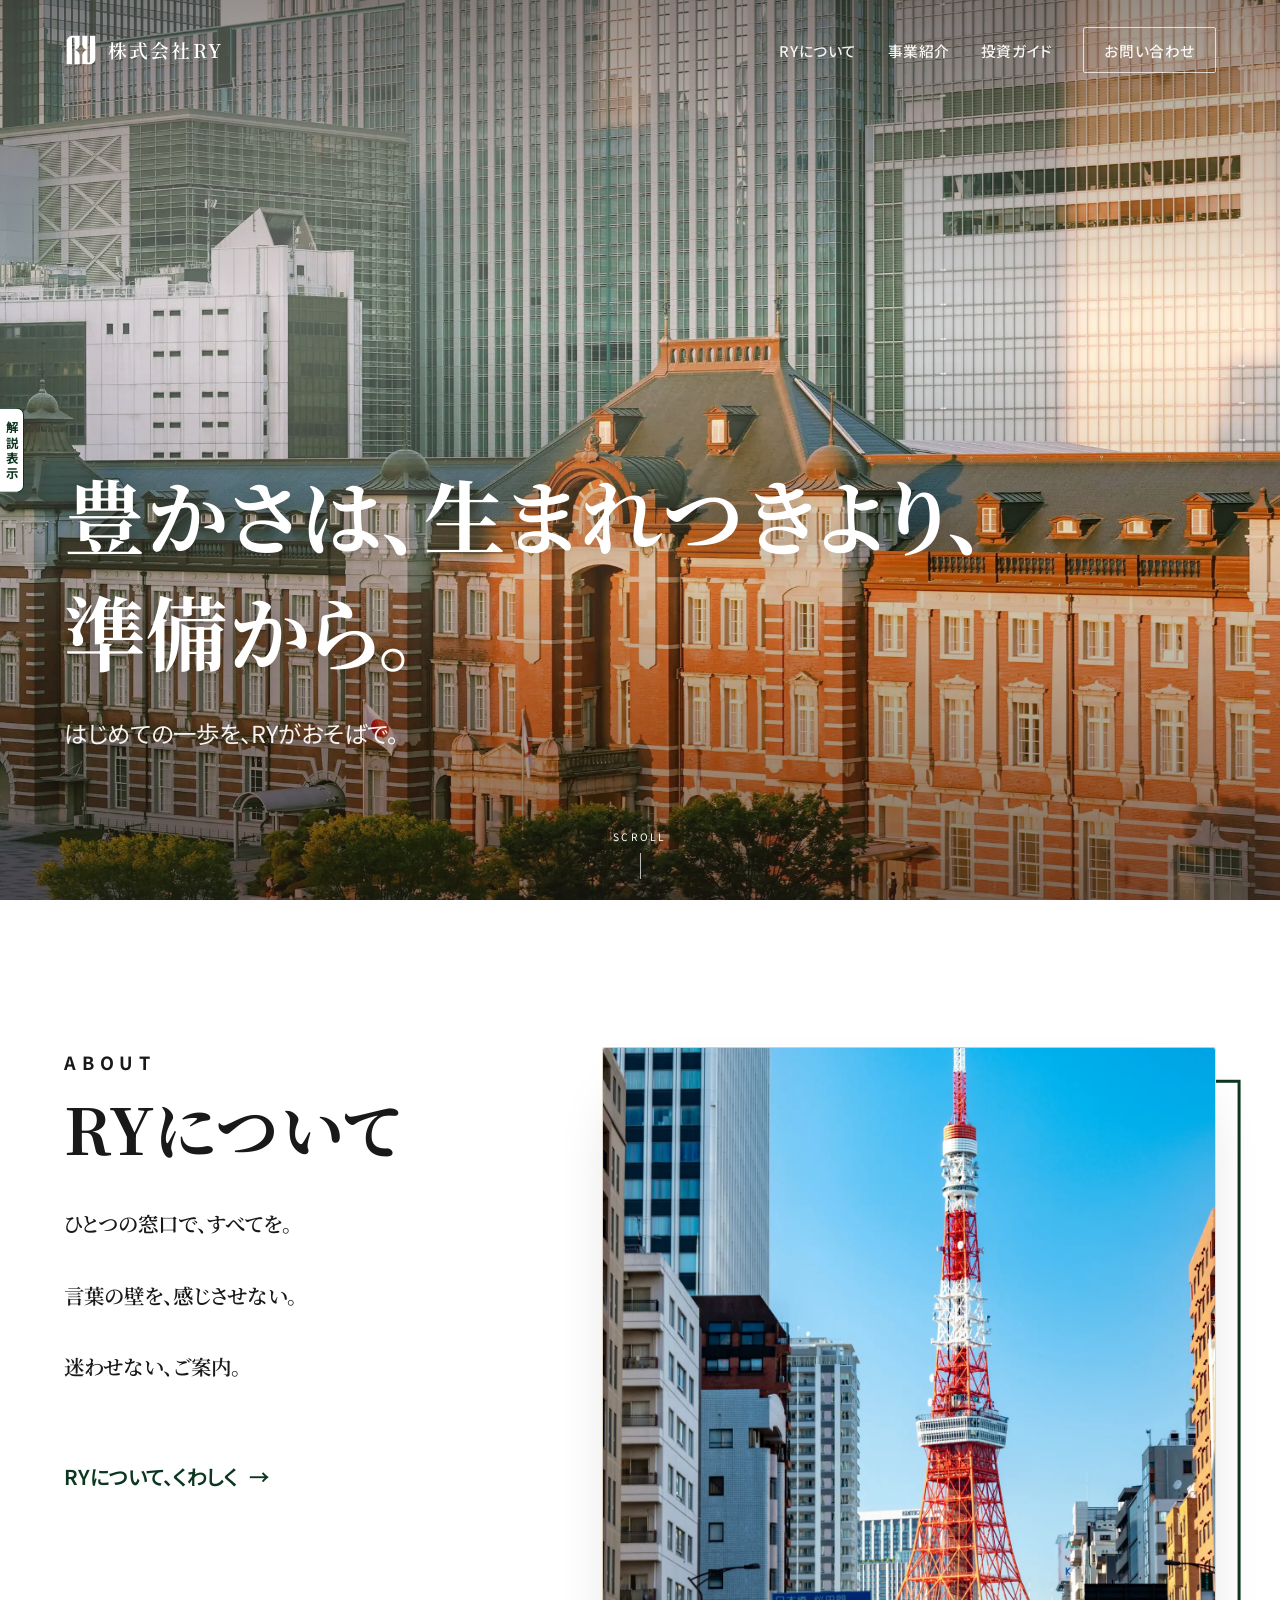
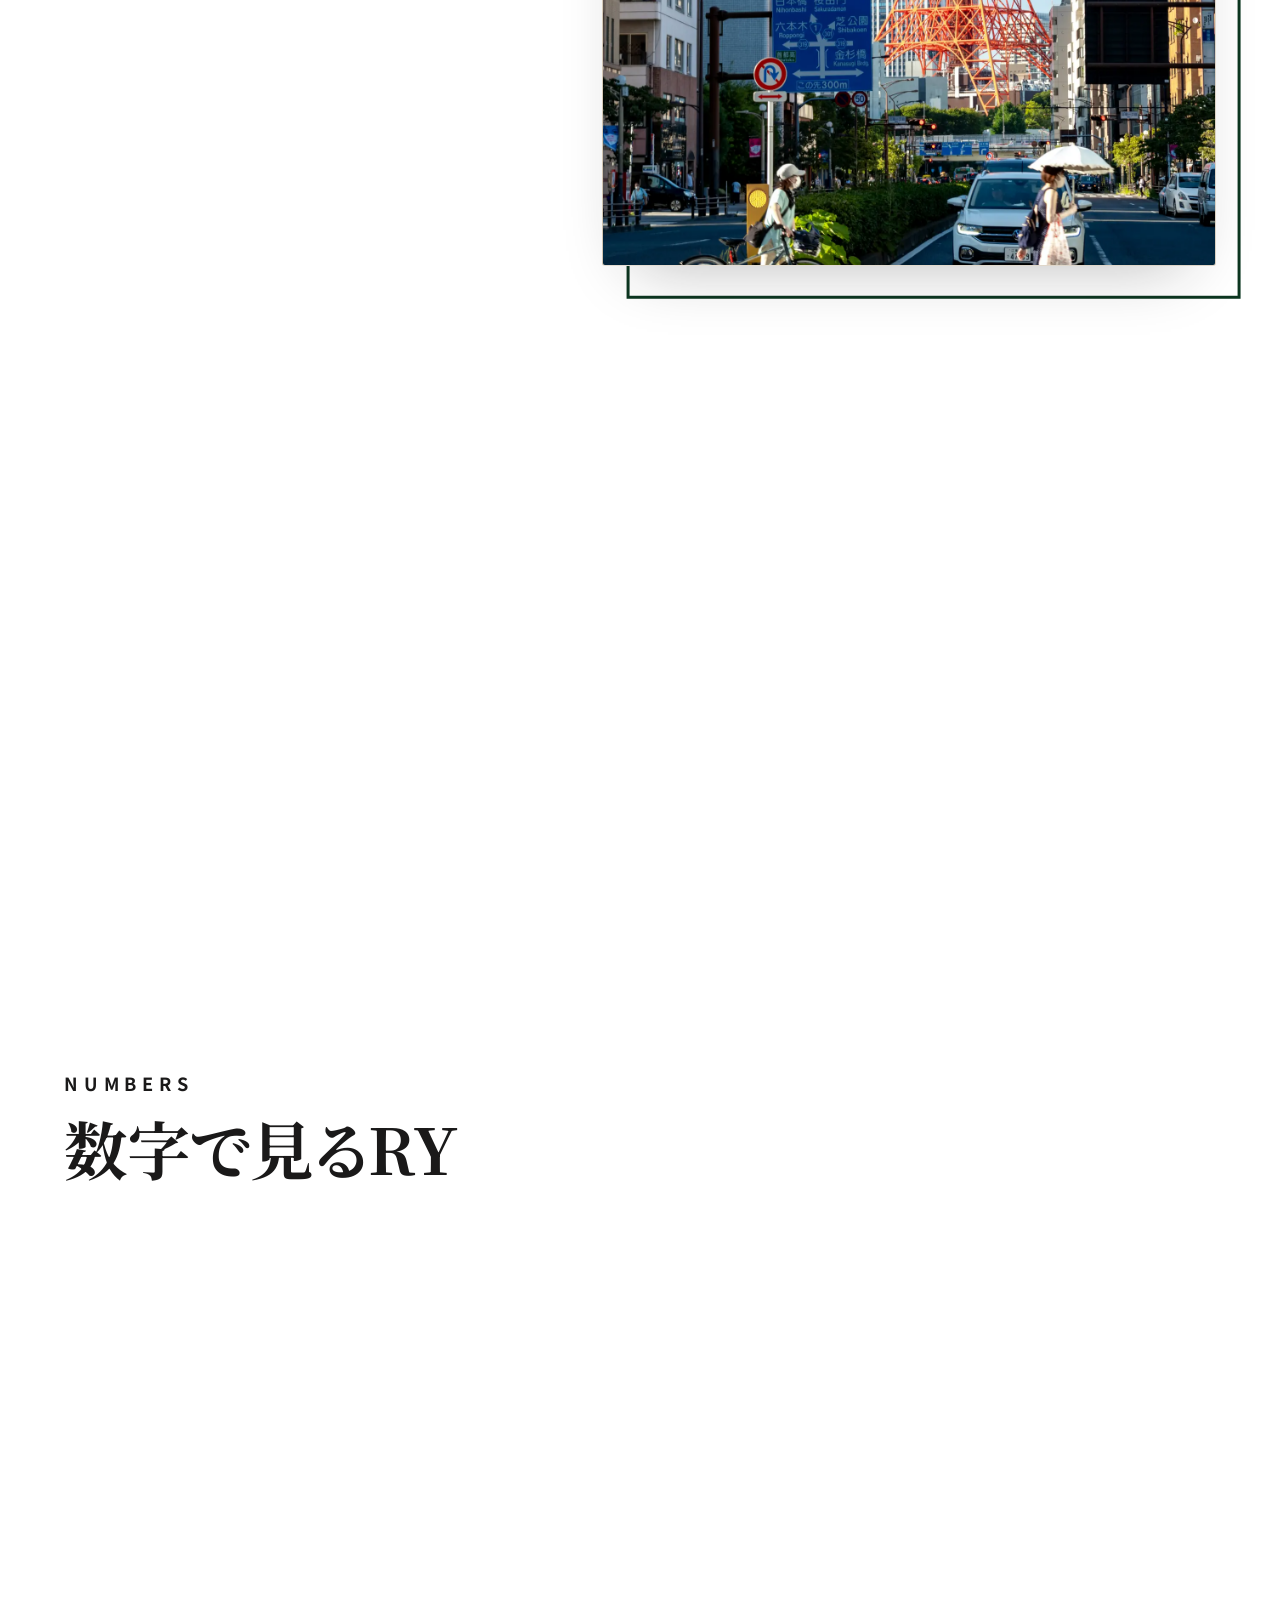
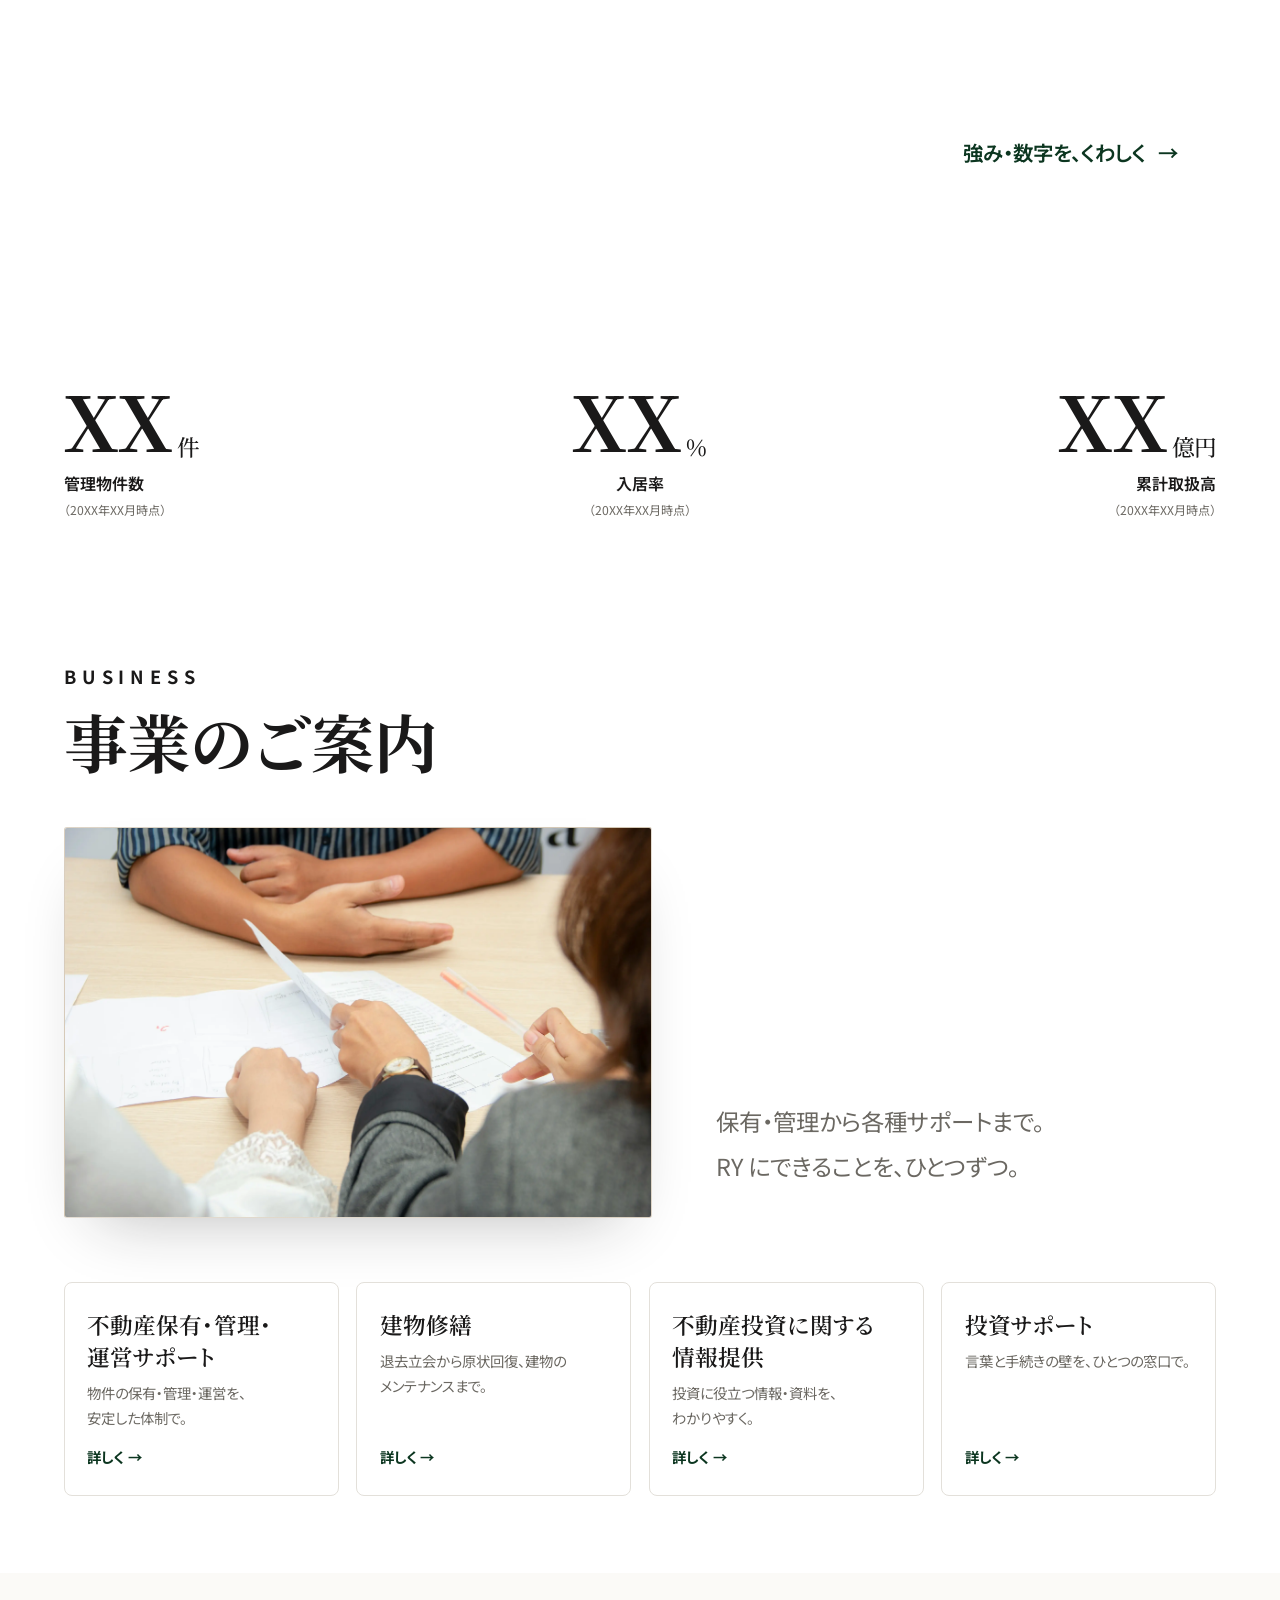
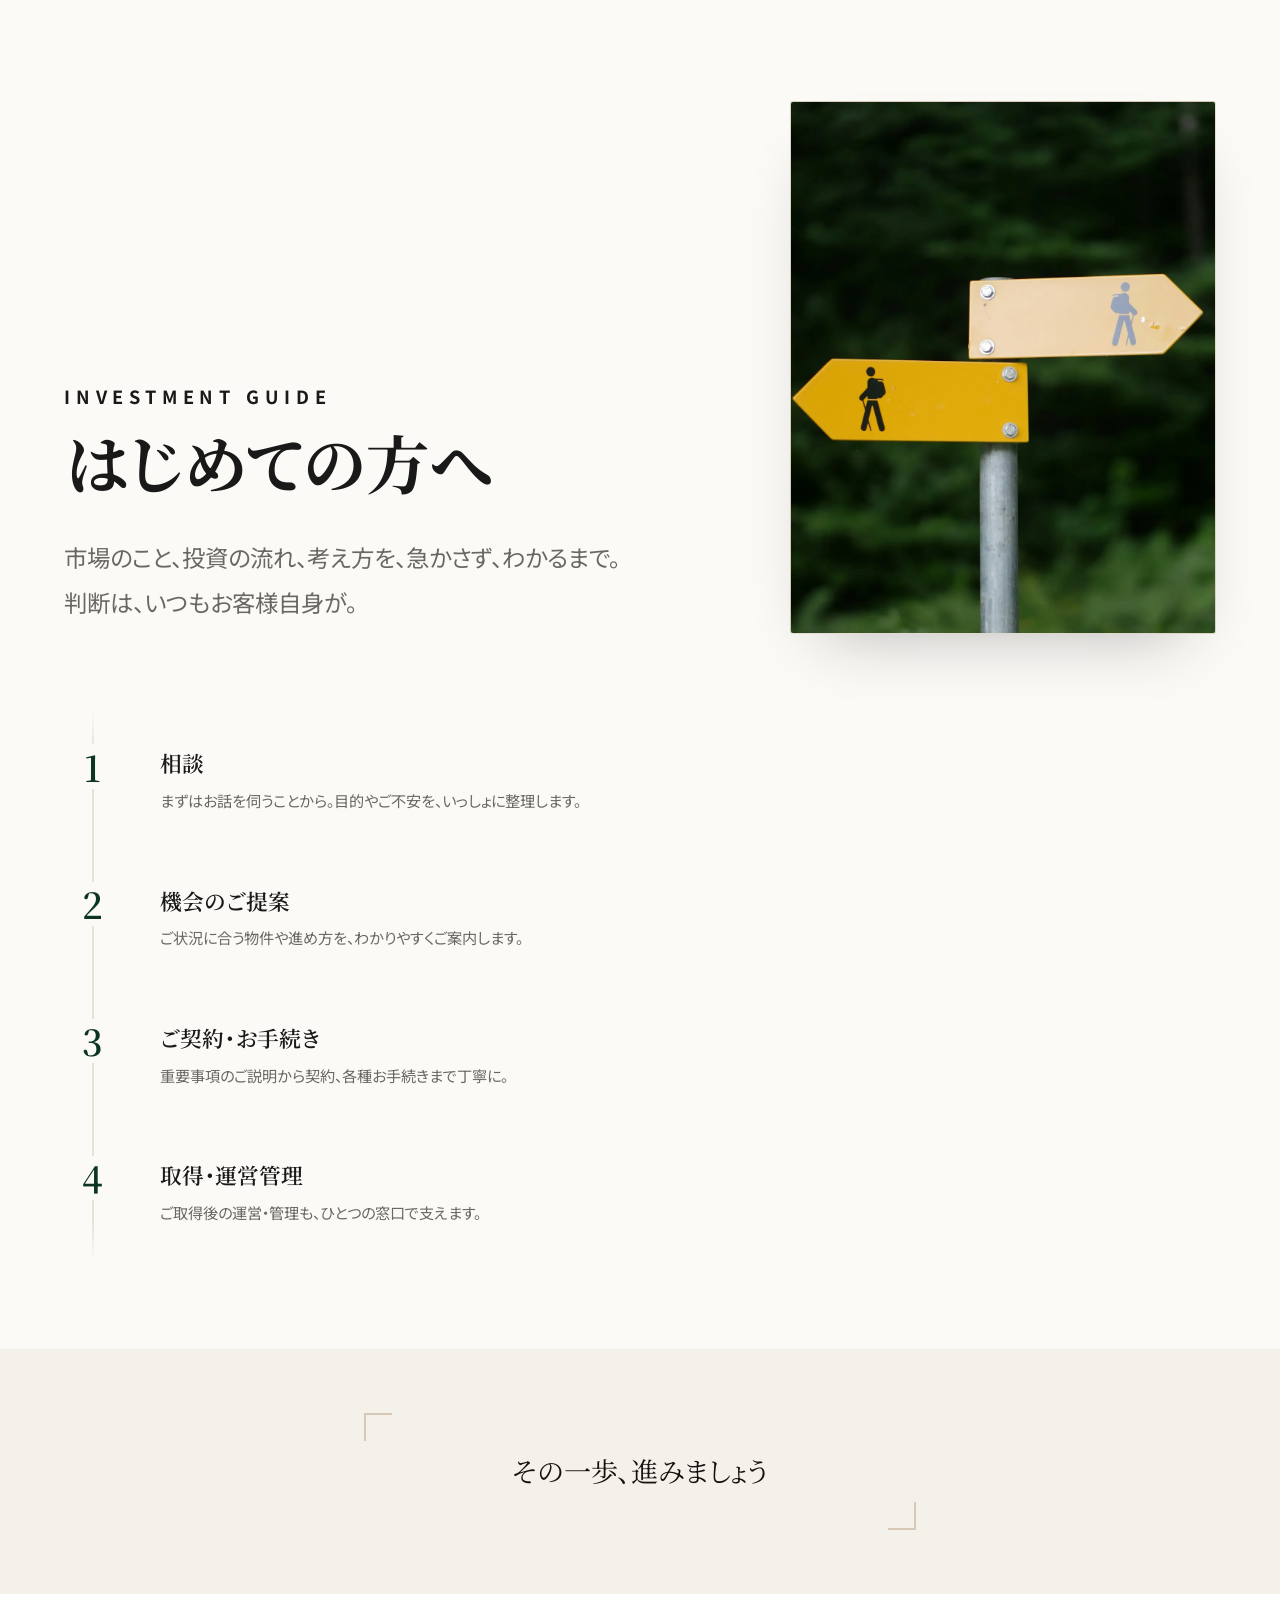
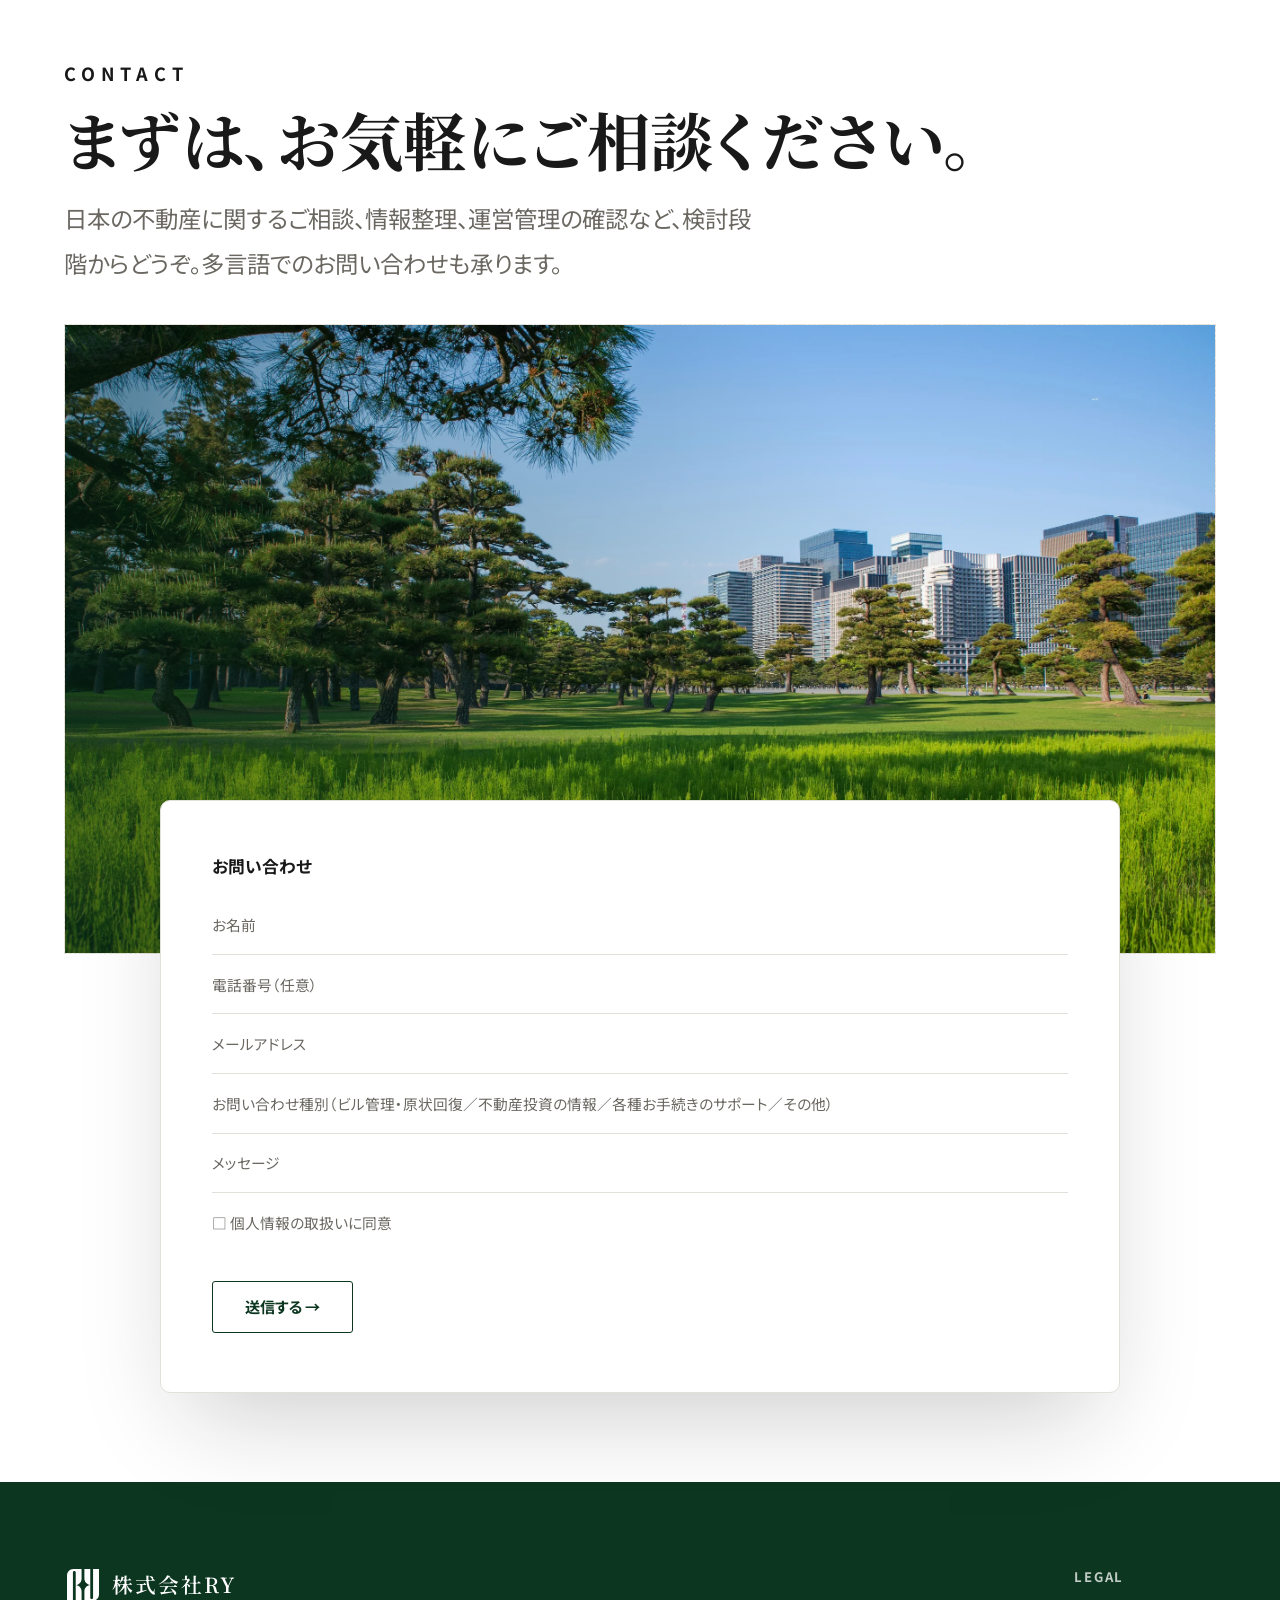
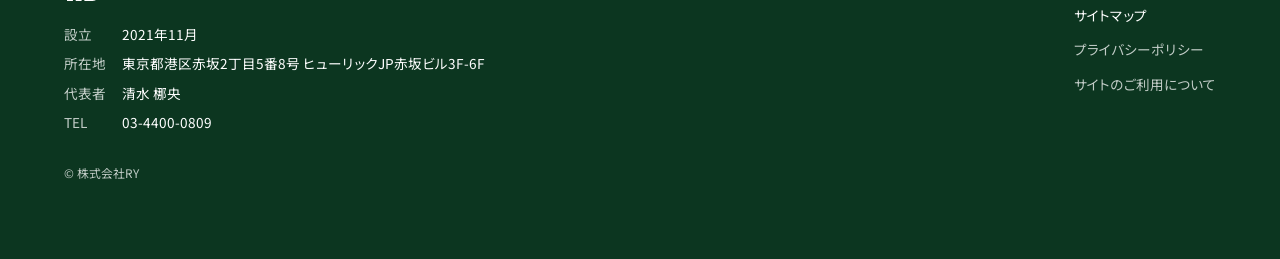
==== commit aef75386: "Update mtg_6 website" ====
--- a/index.html
+++ b/index.html
@@ -5,7 +5,13 @@
 <meta name="viewport" content="width=device-width, initial-scale=1">
 <title>株式会社RY ｜ 不動産投資サポート</title>
 <link rel="preconnect" href="https://fonts.googleapis.com"><link rel="preconnect" href="https://fonts.gstatic.com" crossorigin>
-<link href="https://fonts.googleapis.com/css2?family=Noto+Sans+JP:wght@400;500;700&family=Noto+Serif+JP:wght@400;600;700&family=Noto+Serif+TC:wght@700&display=swap" rel="stylesheet">
+<link href="https://fonts.googleapis.com/css2?family=Noto+Sans+JP:wght@400;500;700&family=Noto+Serif+JP:wght@400;600;700&display=swap" rel="stylesheet">
+<!-- 多言語 hello の 3 字形（KR/SC/TC）＝1 家族 1 link ＋ text 子集（about-network.html と同方式·CJK 全体を落とさない）。
+     260723 修正：KR/SC は CSS で宣言済みなのに読込が無く、端末に無い環境ではゴシック等へ回落していた（移植時の取りこぼし）。
+     ⚠️ text= は「この字だけ」を配信する＝hello の語を変更したら本 URL の text も要更新。 -->
+<link href="https://fonts.googleapis.com/css2?family=Noto+Serif+KR:wght@700&text=%EC%95%88%EB%85%95%ED%95%98%EC%84%B8%EC%9A%94&display=swap" rel="stylesheet">
+<link href="https://fonts.googleapis.com/css2?family=Noto+Serif+SC:wght@700&text=%E4%BD%A0%E5%A5%BD&display=swap" rel="stylesheet">
+<link href="https://fonts.googleapis.com/css2?family=Noto+Serif+TC:wght@700&text=%E5%93%88%E5%9B%89&display=swap" rel="stylesheet">
 <!-- ============================================================
   mtg_5 準項目化（step0・2026-07-09）：共通分は assets/ へ分離済
   ・全站 token（色/字/間距/動効値）＝ assets/tokens.css（数値正本＝RY_Design_Tokens.md）
@@ -228,10 +234,14 @@
 .mlang-hello{ display:flex; justify-content:center; width:100%; }   /* 260722：wrap 幅いっぱいに伸ばす＝散布の余白源（旧＝max-content で縮んでいた）*/
 .mlang-hello .v-c2{ position:relative; padding:.2em 0; width:100%; }
 .mlang-hello .cw{ margin:0; position:relative; width:max-content; max-width:100%; font-weight:700; font-size:clamp(2.28rem,min(12.6vw,18.2vh),9.8rem); line-height:1; font-family:'Noto Serif JP',serif; color:var(--brand);
-  transform:translate3d(0,calc(var(--in,0px) + var(--px,0px)),0);
-  transition:opacity .55s ease, transform .62s cubic-bezier(.22,.61,.36,1); }   /* 大きさ/色/不透明度/重ね順＝JS の深度層。--in＝出場·--px＝スクロール視差の 2 変数合成（互いに上書きしない）。🪦 抜き文字＝260722 PM 撤去 */
+  transform:translate3d(0,var(--in,0px),0);   /* 出場のみ（transition あり）*/
+  translate:0 var(--px,0px);                  /* 視差のみ（transition なし＝即追従）*/
+  transition:opacity .55s ease, transform .62s cubic-bezier(.22,.61,.36,1); }
+/* 260723 修正：出場と視差を別プロパティへ分離。旧＝両方を 1 つの transform に calc で合成していたため、
+   ①視差が毎フレーム transform を書換→transition が再スタートし続ける ②出場完了時に .settled で transform の
+   transition を外した瞬間、進行中の補間値から実値へ一気に飛ぶ＝終端で 1〜3px スナップ（スクロール中だけ出る＝再現が不安定）。
+   translate は独立プロパティで transition 対象外＝視差は即追従、transform は出場だけを担当。.settled は不要になり撤去。 */
 .jsm .mlang-hello .cw{ opacity:0; }   /* 初態＝JS 有効時のみ隠す（JS 無効なら静的表示） */
-.mlang-hello .cw.settled{ transition:opacity .55s ease; }   /* 出場完了後は transform の transition を外す＝視差が遅れず追従（残すとゴム感が出る） */
 .mlang-hello .cw + .cw{ margin-top:-.34em; }   /* 260722 PM：字面の実重なり＝(値−0.12)em。-.14em では実質 0.02em＝重なり消失だったため -.34em（実重なり 0.22em）へ */
 /* 横位置＝JS 実測（layoutHello）：語ごとの余白（舞台幅 − 語幅）内でランダム＝はみ出し不可。旧 nth-child 固定オフセット＝260722 撤去 */
 /* 5 変体＝Tokens の --hello-*（✅ 260722 PM 方案 B·装飾層例外·適用は本ブロックのみ）。
@@ -242,8 +252,12 @@
 .mlang-hello .cw.fam-olive{  color:var(--hello-olive); }
 .mlang-hello .cw.fam-neut{   color:var(--hello-neut); }
 .mlang-hello .fk{ font-family:'Noto Serif KR','Noto Serif JP',serif; } .mlang-hello .fc{ font-family:'Noto Serif SC','Noto Serif JP',serif; } .mlang-hello .ft{ font-family:'Noto Serif TC','Noto Serif SC','Noto Serif JP',serif; }
-@media(max-width:600px){ .mlang-hello .cw{ font-size:clamp(1.75rem,9.1vw,3.15rem); } }
-@media(prefers-reduced-motion:reduce){ .mlang-hello .cw{ transition:none!important; transform:none!important; } }
+/* 260723 PM：×0.7 は電脳画面での判断＝手機は巻き添えだった。最長語の占有率を電脳（≈70%）に揃え直す（🪦 9.1vw） */
+@media(max-width:600px){ .mlang-hello .cw{ font-size:clamp(2.35rem,12.8vw,4.2rem); }
+  /* 260723 PM：手機のみ上下余白を約 2 倍（10vh→21vh）。ブロックが小さい手機では既定の余白だと窮屈に見えるため。電脳は 7rem 上限のまま＝手つかず */
+  .mlang-stage{ padding-block:clamp(5.5rem,21vh,12rem); }
+}
+@media(prefers-reduced-motion:reduce){ .mlang-hello .cw{ transition:none!important; transform:none!important; translate:none!important; } }
 </style>
 <script>document.documentElement.classList.add('jsm');</script>
 </head>
@@ -590,28 +604,32 @@
      区間は重ならない＝「手前 > 中 > 奥」の大小関係だけは常に成立（関係まで乱数にすると奥行きが逆転して読めなくなる）。
      ⚠️ Tokens 5「他 section の parallax ≤約10px」を超える＝装飾層の例外·次 sync で Tokens 5 に一行追記が必要 */
   function rnd(a,b){ return a+Math.random()*(b-a); }
-  function tierOf(s){ return s===1 ? {o:'1',z:'3',step:2,dy:18,amp:rnd(34,46)}
-                    : (s>.7   ? {o:'.93',z:'2',step:1,dy:12,amp:rnd(20,28)}
-                              : {o:'.82',z:'1',step:0,dy:8, amp:rnd(8,14)}); }   /* step＝出場順（0＝奥が先）·dy＝出場の初期オフセット·amp＝スクロール視差幅 */
+  /* ROLE_SETS の s＝「役の識別キー」·実スケールは sc（画面幅で変わる）。
+     260723 PM：手機は層差を圧縮（1/.86/.74）——小画面では色と重なりだけで奥行きは読めるので、
+     大きさ差まで電脳と同じ（1/.80/.64）にすると最奥が小さすぎて「小気」に見える。 */
+  function tierOf(s,mob){ return s===1 ? {o:'1',  z:'3',step:2,dy:18,amp:rnd(34,46),sc:1}
+                    : (s>.7   ? {o:'.93',z:'2',step:1,dy:12,amp:rnd(20,28),sc:mob?.86:.80}
+                              : {o:'.82',z:'1',step:0,dy:8, amp:rnd(8,14),sc:mob?.74:.64}); }   /* step＝出場順（0＝奥が先）·dy＝出場の初期オフセット·amp＝スクロール視差幅·sc＝深度スケール */
   function layoutHello(){
     var box=host.querySelector('.v-c2'); if(!box) return null;
     var W=box.clientWidth; if(!W) return null;
     var cws=sh(Array.prototype.slice.call(box.querySelectorAll('.cw')));
     cws.forEach(function(el){ box.appendChild(el); });                    /* ① 語順シャッフル */
+    var mob=matchMedia('(max-width:600px)').matches;   /* 毎回判定＝resize/回転にも追従 */
     var roles=ROLE_SETS[(Math.random()*ROLE_SETS.length)|0], plan=[];
     cws.forEach(function(cw,i){
-      var r=roles[i]||roles[0], tr=tierOf(r.s);
+      var r=roles[i]||roles[0], tr=tierOf(r.s,mob);
       FAMS.forEach(function(f){ cw.classList.remove(f); });
       cw.classList.add(r.f);                                              /* ② 色＝深度 */
       cw.style.fontSize='';
       var base=parseFloat(getComputedStyle(cw).fontSize);
-      cw.style.fontSize=(base*r.s).toFixed(1)+'px';                       /* ③ 大きさ＝深度 */
-      if(cw.offsetWidth>W){ cw.style.fontSize=(base*r.s*W/cw.offsetWidth).toFixed(1)+'px'; }   /* はみ出し保護 */
+      cw.style.fontSize=(base*tr.sc).toFixed(1)+'px';                      /* ③ 大きさ＝深度 */
+      if(cw.offsetWidth>W){ cw.style.fontSize=(base*tr.sc*W/cw.offsetWidth).toFixed(1)+'px'; }  /* はみ出し保護 */
       cw.style.zIndex=tr.z;                                               /* ④ 手前ほど上 */
       cw.style.marginLeft='0';
       var slack=W-cw.offsetWidth;                                         /* ⑤ 横位置＝余白内でランダム（%＝resize 追従）*/
-      cw.style.marginLeft=(slack>4 ? (Math.random()*slack/W*100).toFixed(2) : Math.max(0,slack/2/W*100).toFixed(2))+'%';
-      cw.classList.remove('settled');
+      var span=mob?slack*.45:slack, start=(slack-span)/2;                 /* 260723 PM：手機は振れ幅を 45% に制限し中央寄せ＝散らばらず「一塊」に見える（電脳は span=slack で従来どおり）*/
+      cw.style.marginLeft=(slack>4 ? ((start+Math.random()*span)/W*100).toFixed(2) : Math.max(0,slack/2/W*100).toFixed(2))+'%';
       cw.style.transition='none'; cw.style.opacity='0'; cw.style.setProperty('--in',tr.dy+'px');
       plan.push({el:cw,tr:tr});
     });
@@ -627,7 +645,6 @@
       timers.push(setTimeout(function(){ p.el.style.opacity=p.tr.o; p.el.style.setProperty('--in','0px'); }, p.tr.step*130));
     });
     cur=plan; para();                                   /* 視差の初期値を出場と同時に置く＝入った瞬間の飛びを防ぐ */
-    if(!reduce) timers.push(setTimeout(function(){ plan.forEach(function(p){ p.el.classList.add('settled'); }); }, 260+660));
   }
   /* スクロール視差：舞台中心が視野中心からどれだけ離れているかを -1..1 に正規化し、層ごとの amp を掛ける。
      層どうしの「相対」ズレが奥行きを作る（全体が同量動くと視差はゼロ）。手前ほど大きく動く。
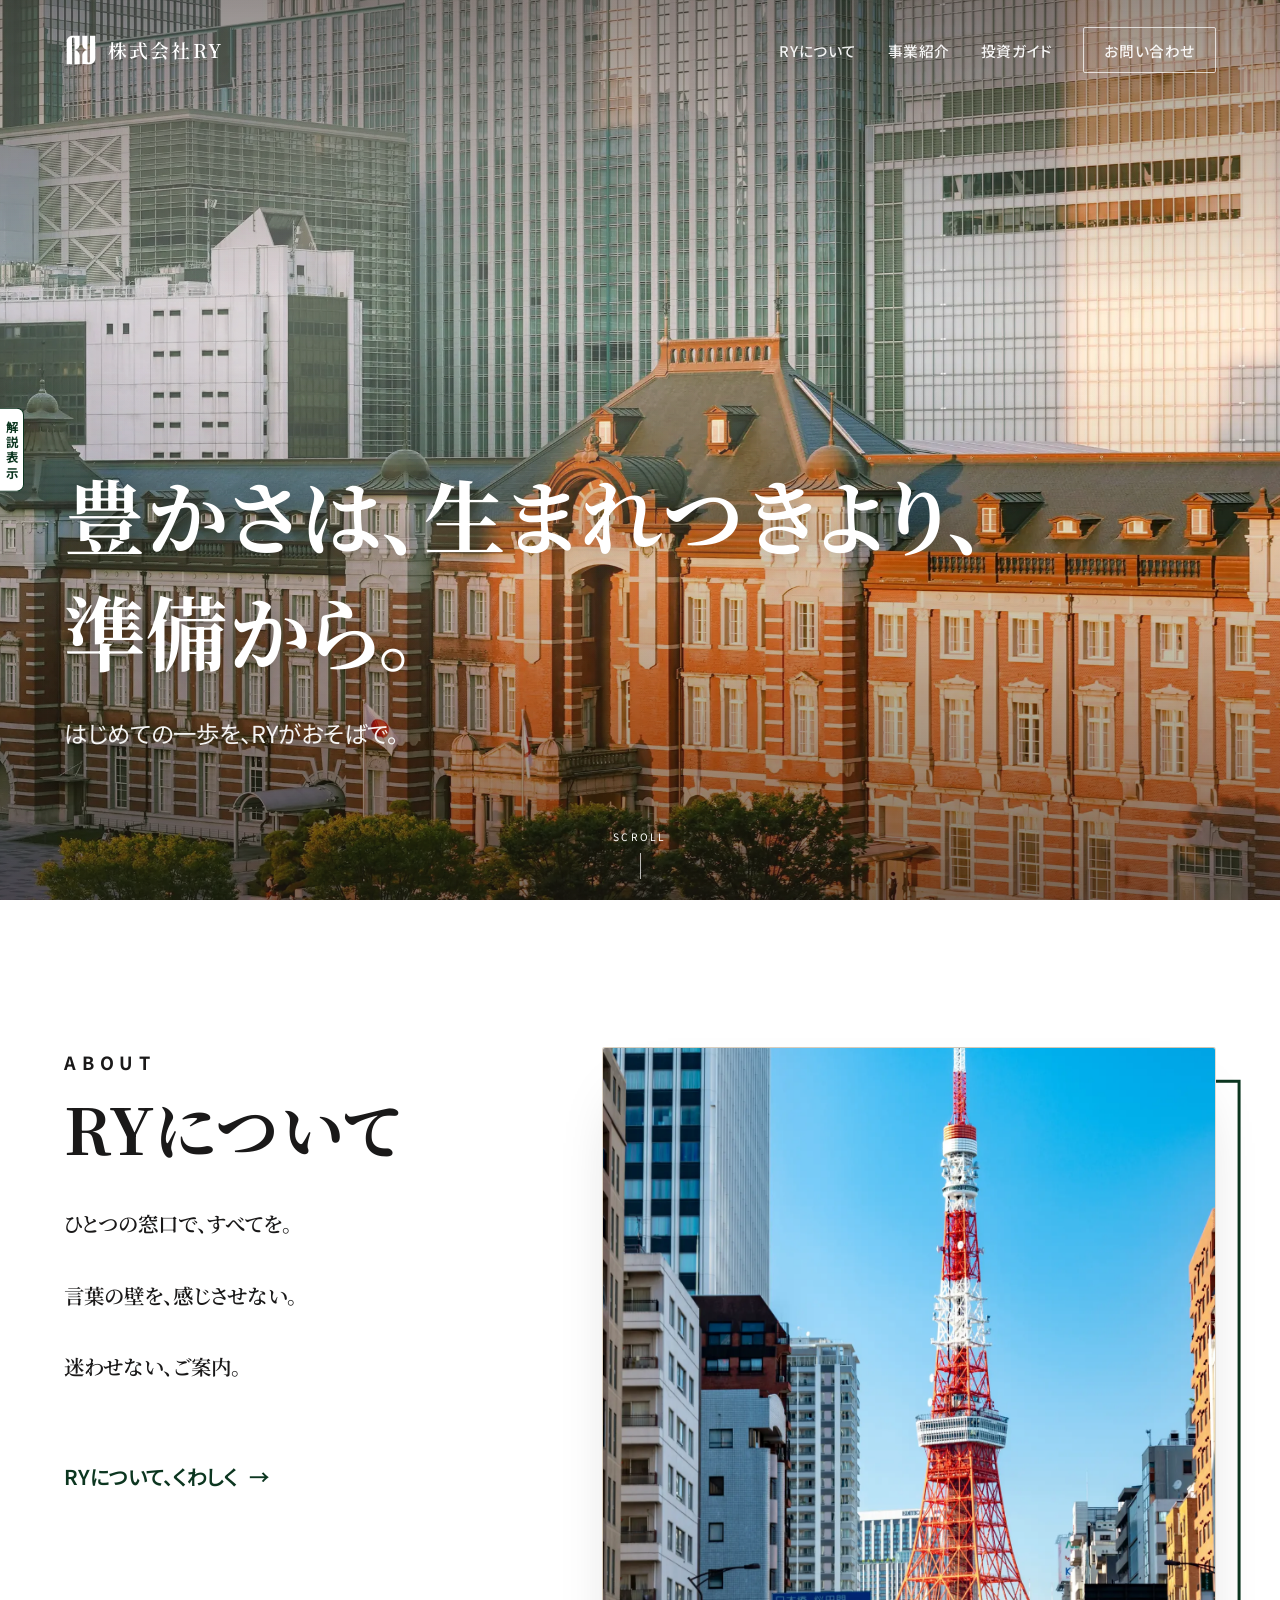
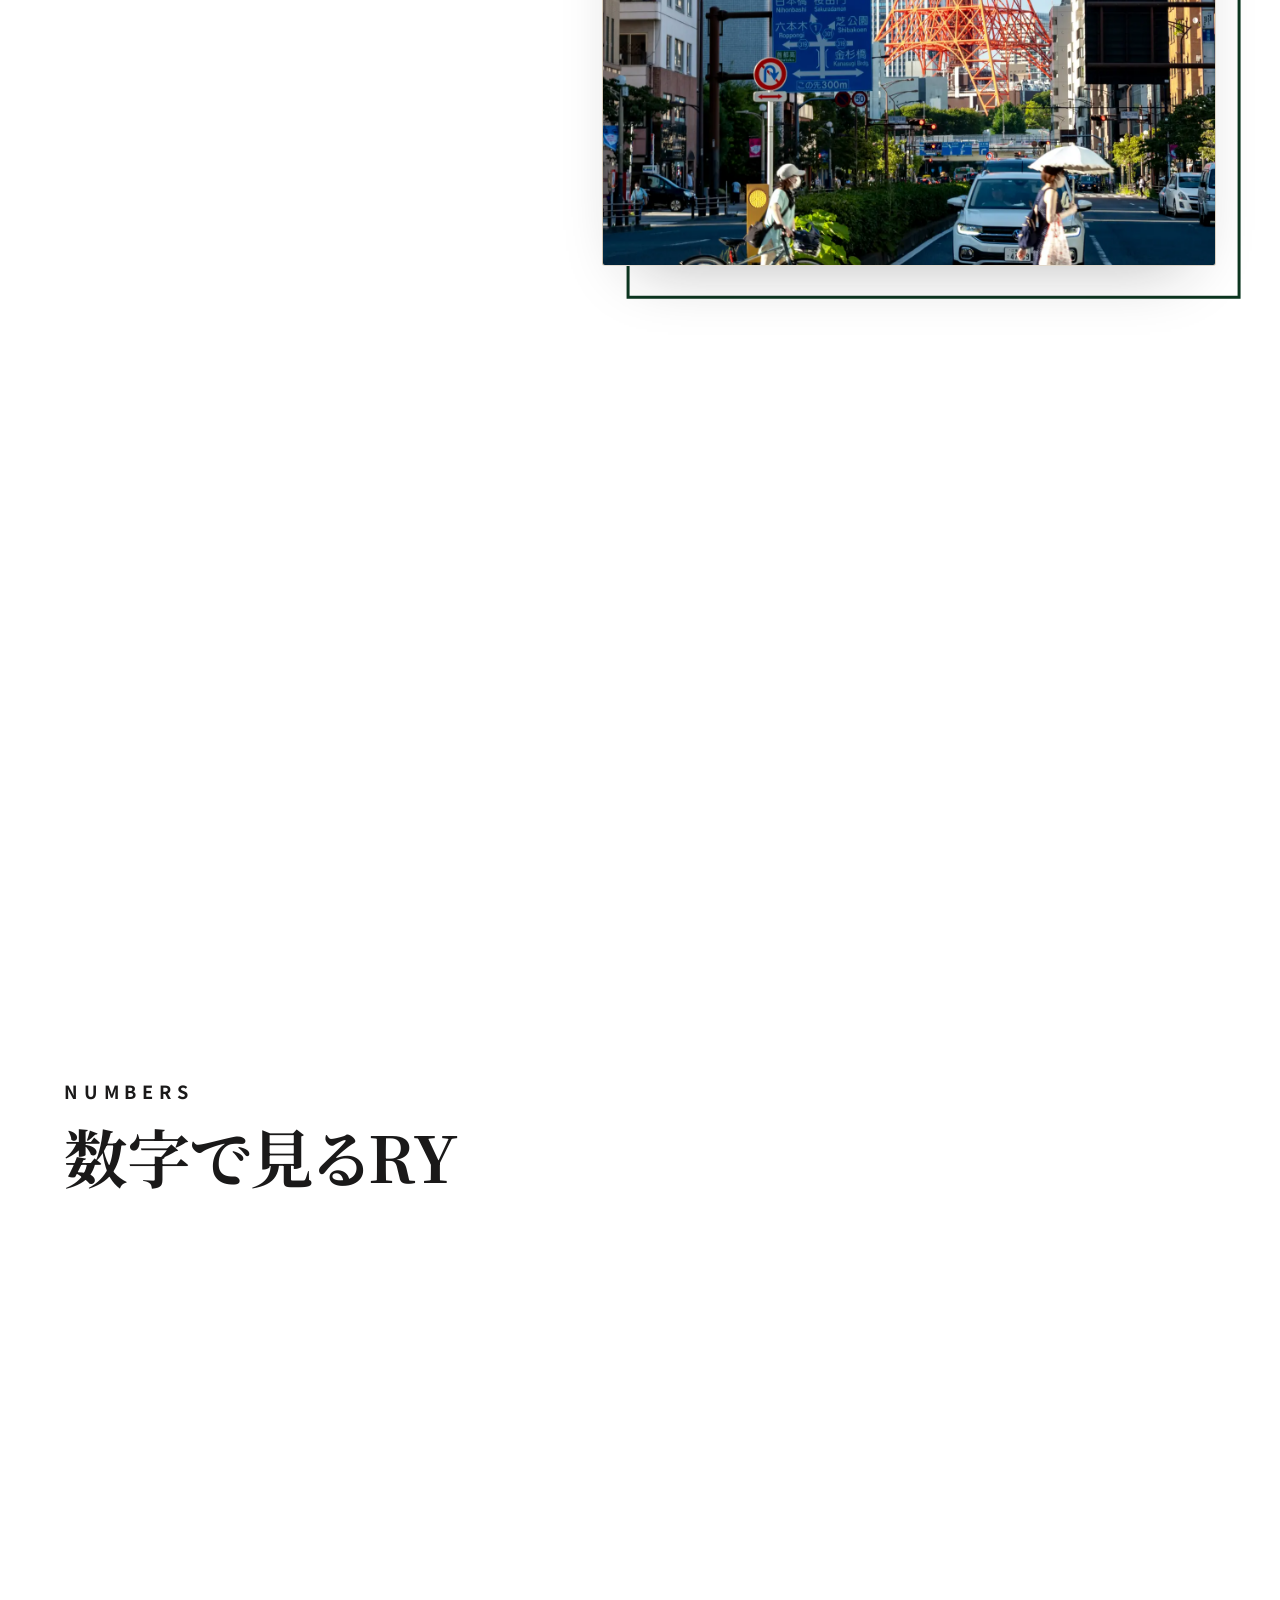
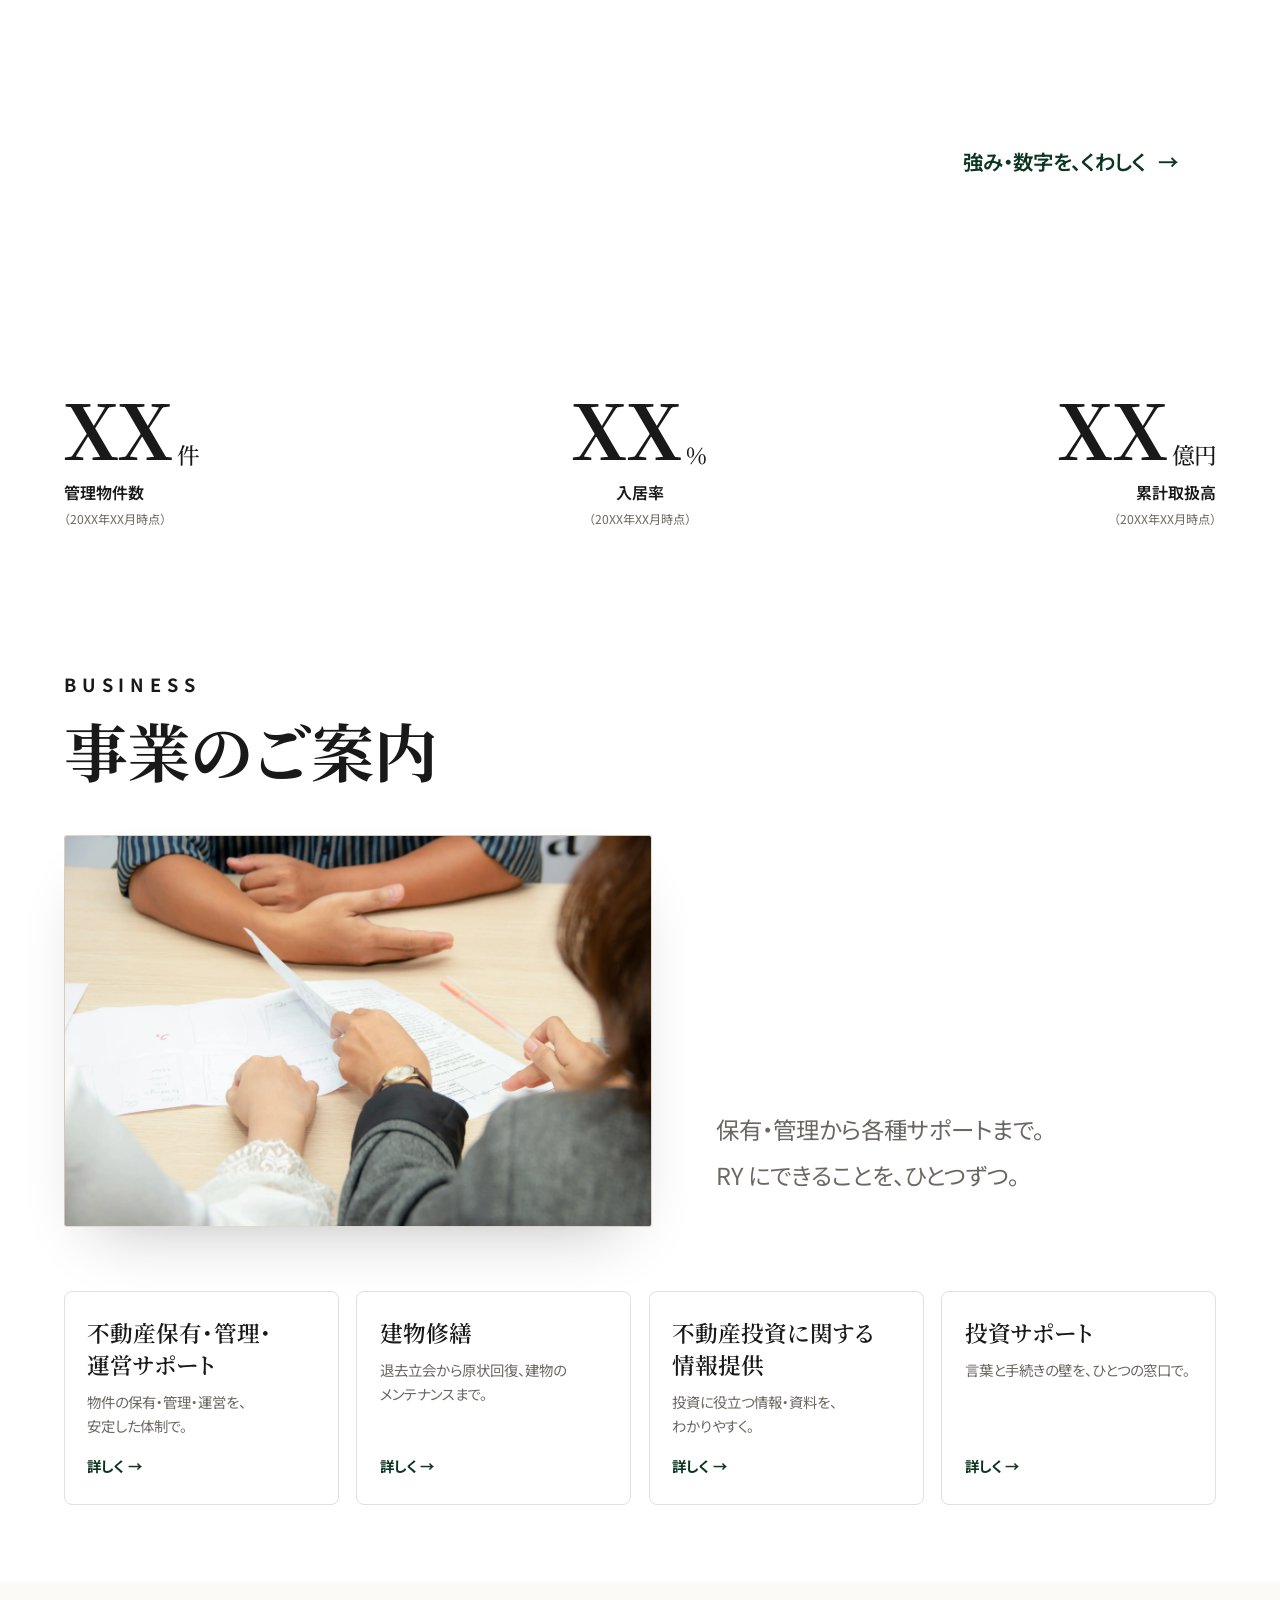
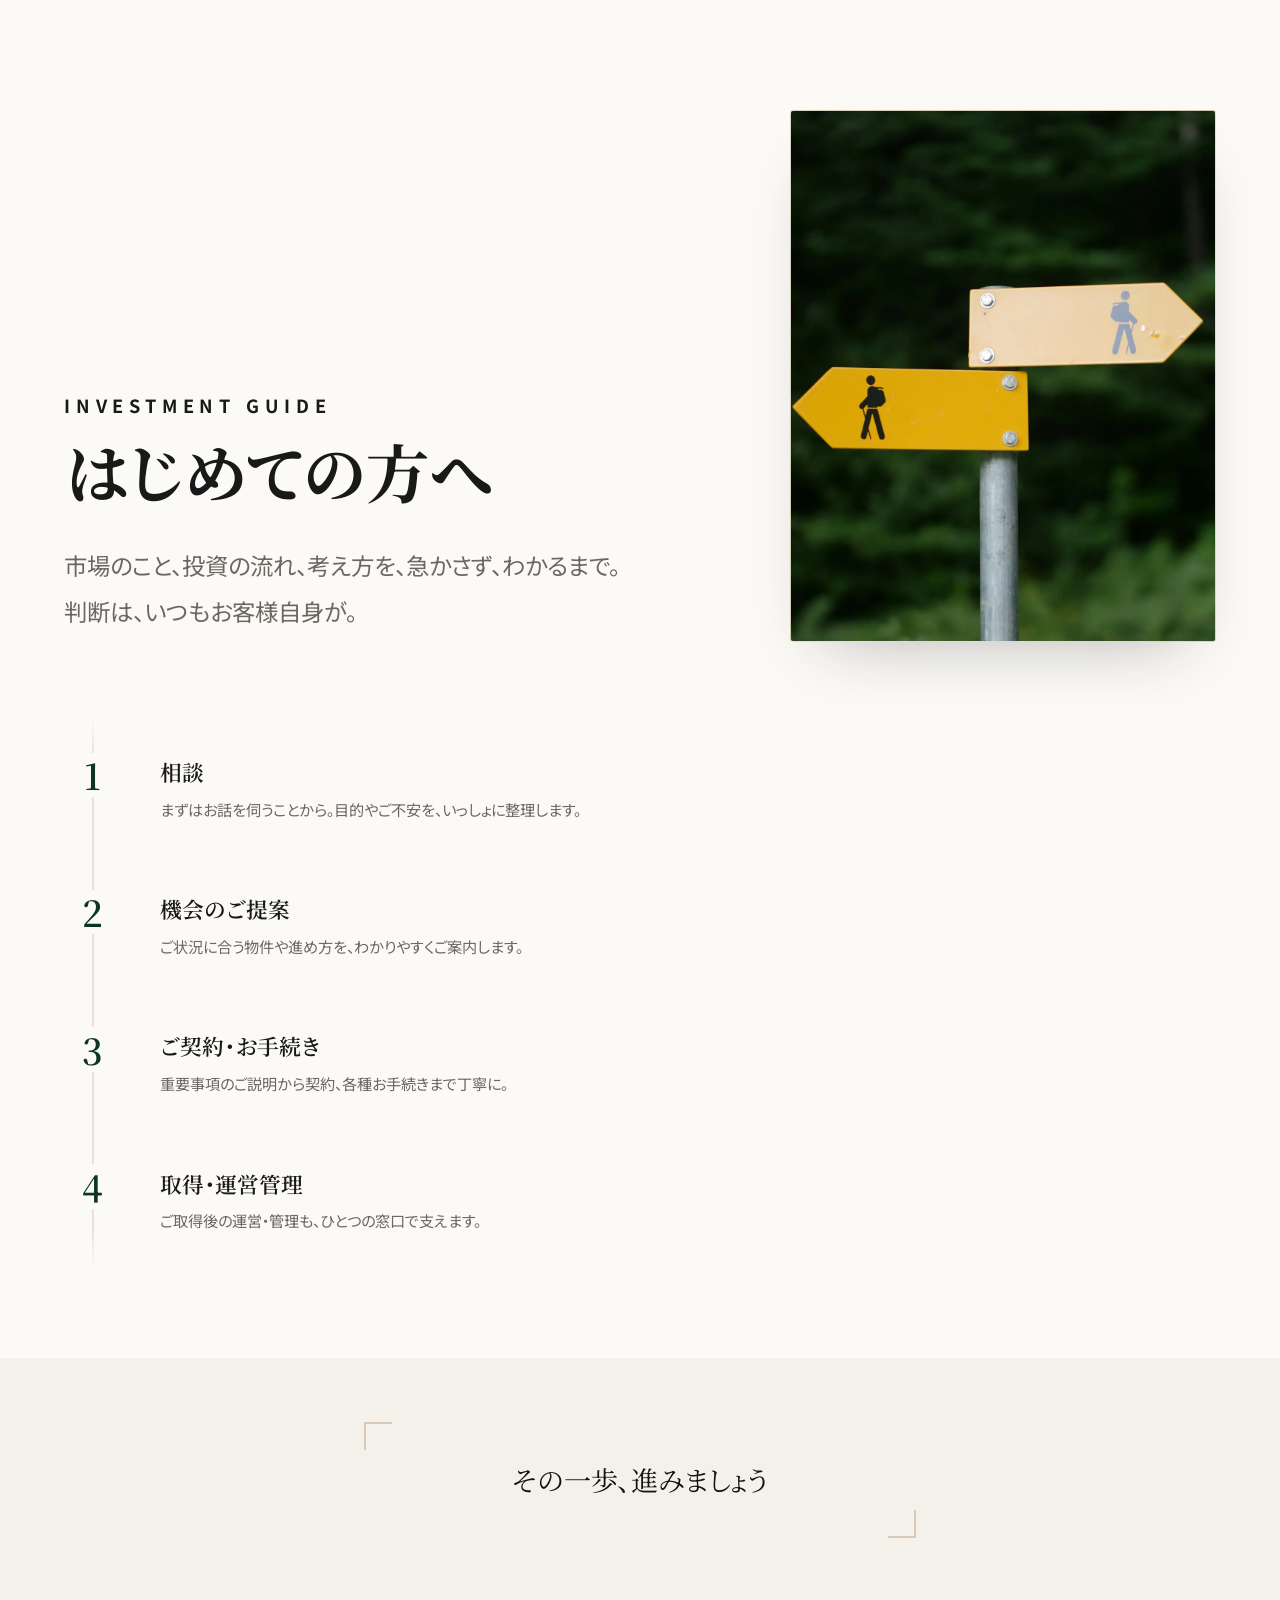
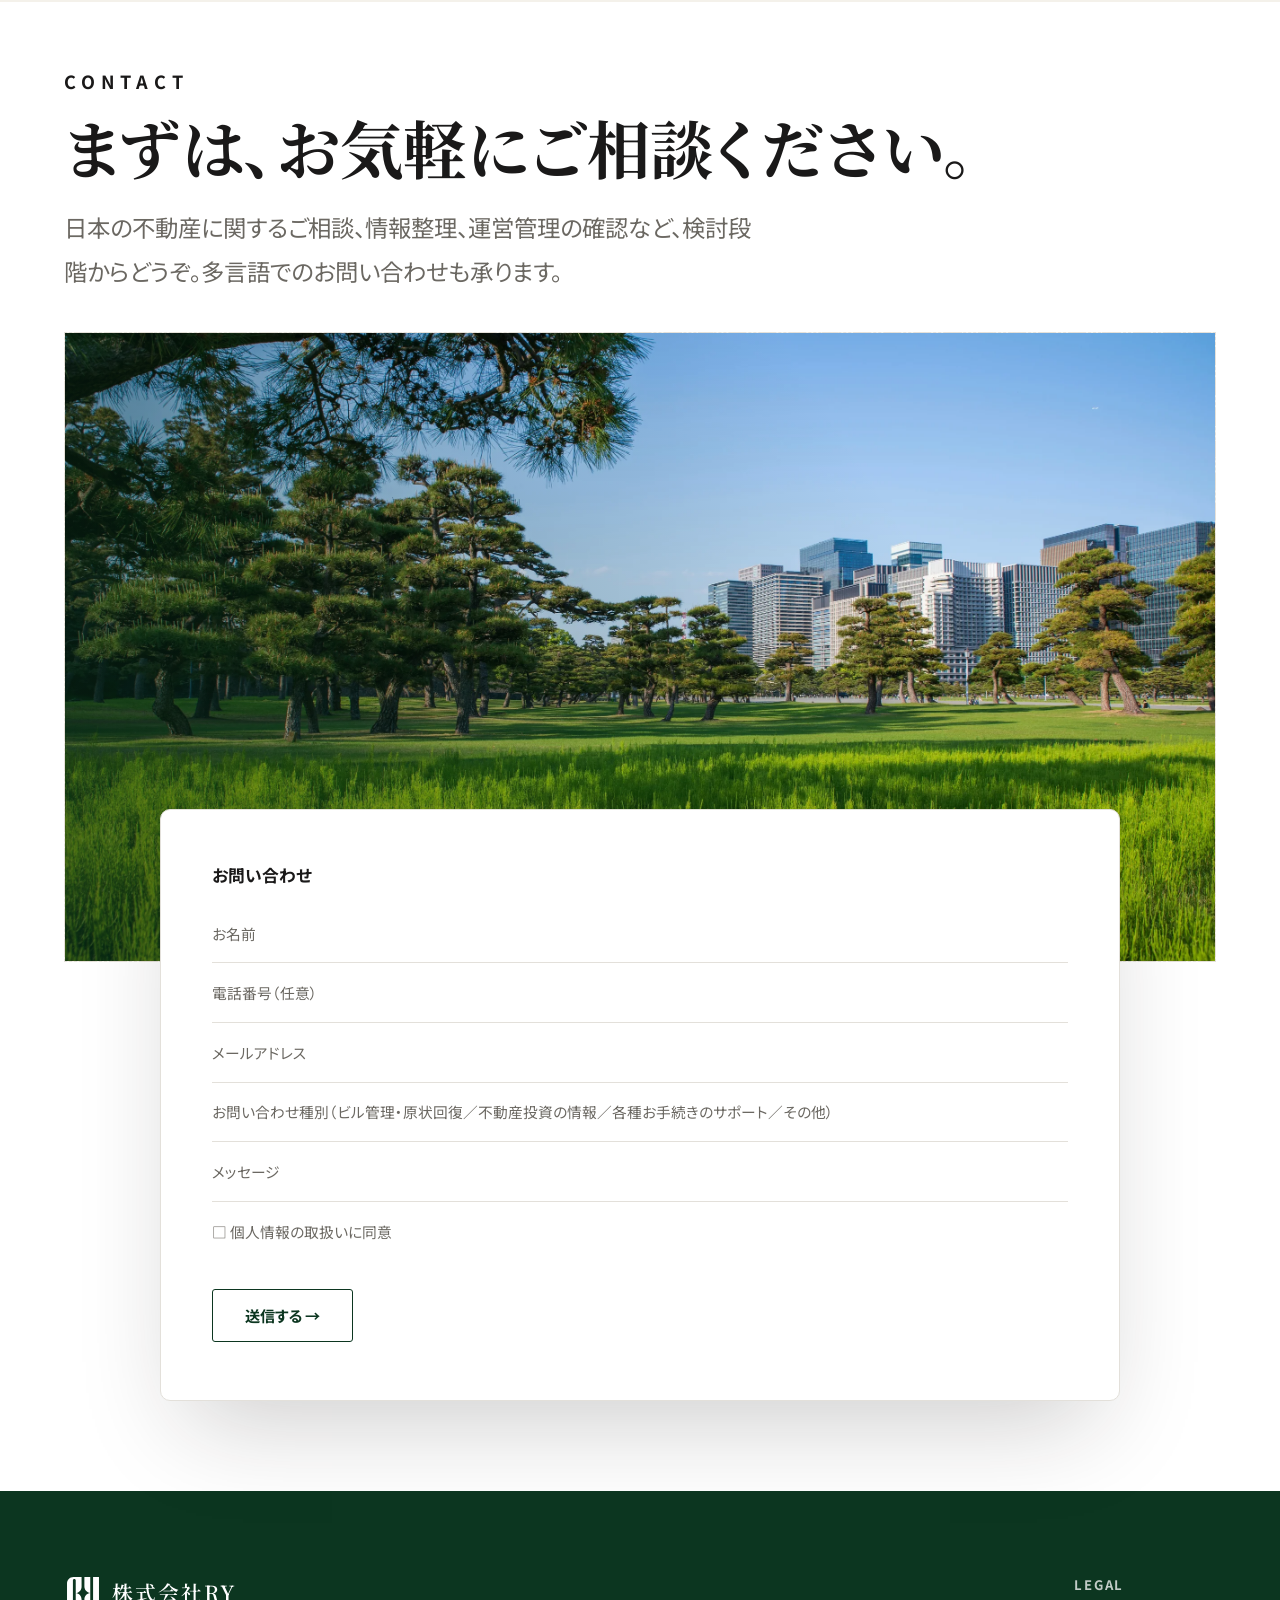
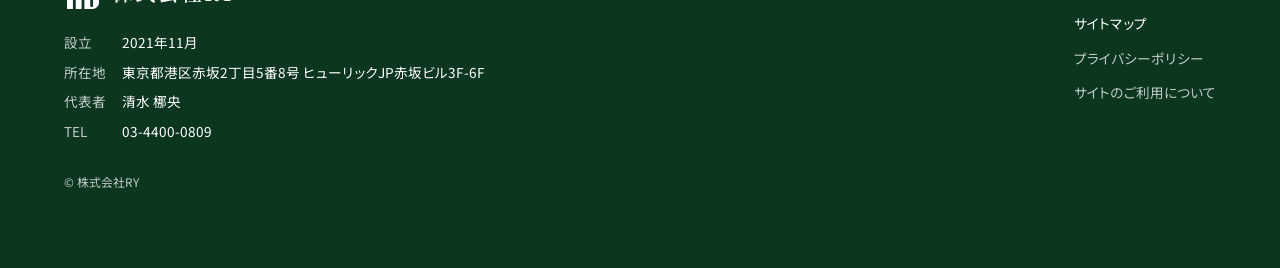
==== commit 8738b554: "Update mtg_6 website" ====
--- a/index.html
+++ b/index.html
@@ -395,7 +395,7 @@
       <svg class="card-bd" aria-hidden="true" focusable="false"><rect x="0" y="0" width="100%" height="100%" rx="8" ry="8" pathLength="100"></rect></svg>
       <span class="ct jp">不動産投資に関する<span class="np">情報提供</span></span><span class="cd jp">投資に役立つ情報・資料を、わかりやすく。</span><span class="ca">詳しく <span class="a" aria-hidden="true">→</span></span>
     </a>
-    <a class="card" data-href="/ja/business/overseas-support">
+    <a class="card" data-href="/ja/business/investment-support">
       <svg class="card-bd" aria-hidden="true" focusable="false"><rect x="0" y="0" width="100%" height="100%" rx="8" ry="8" pathLength="100"></rect></svg>
       <span class="ct jp">投資サポート</span><span class="cd jp">言葉と手続きの壁を、ひとつの窓口で。</span><span class="ca">詳しく <span class="a" aria-hidden="true">→</span></span>
     </a>
